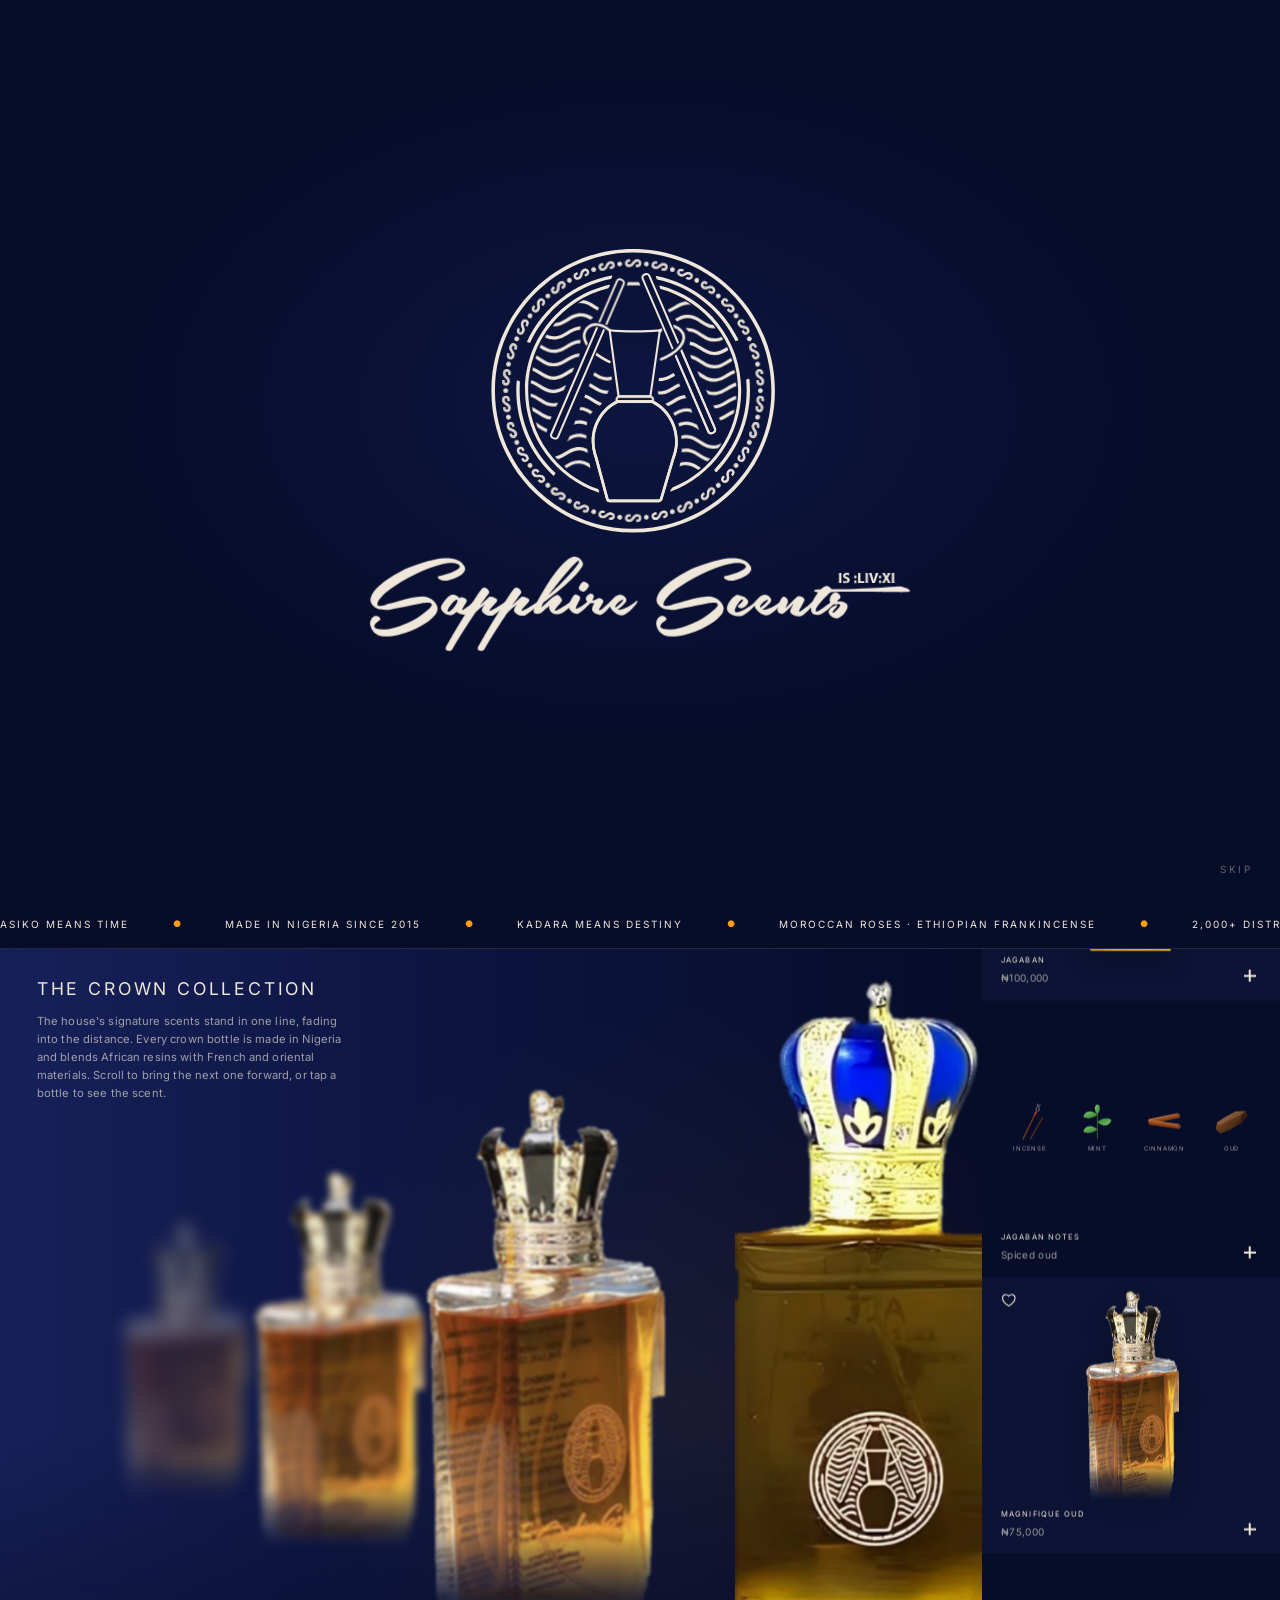
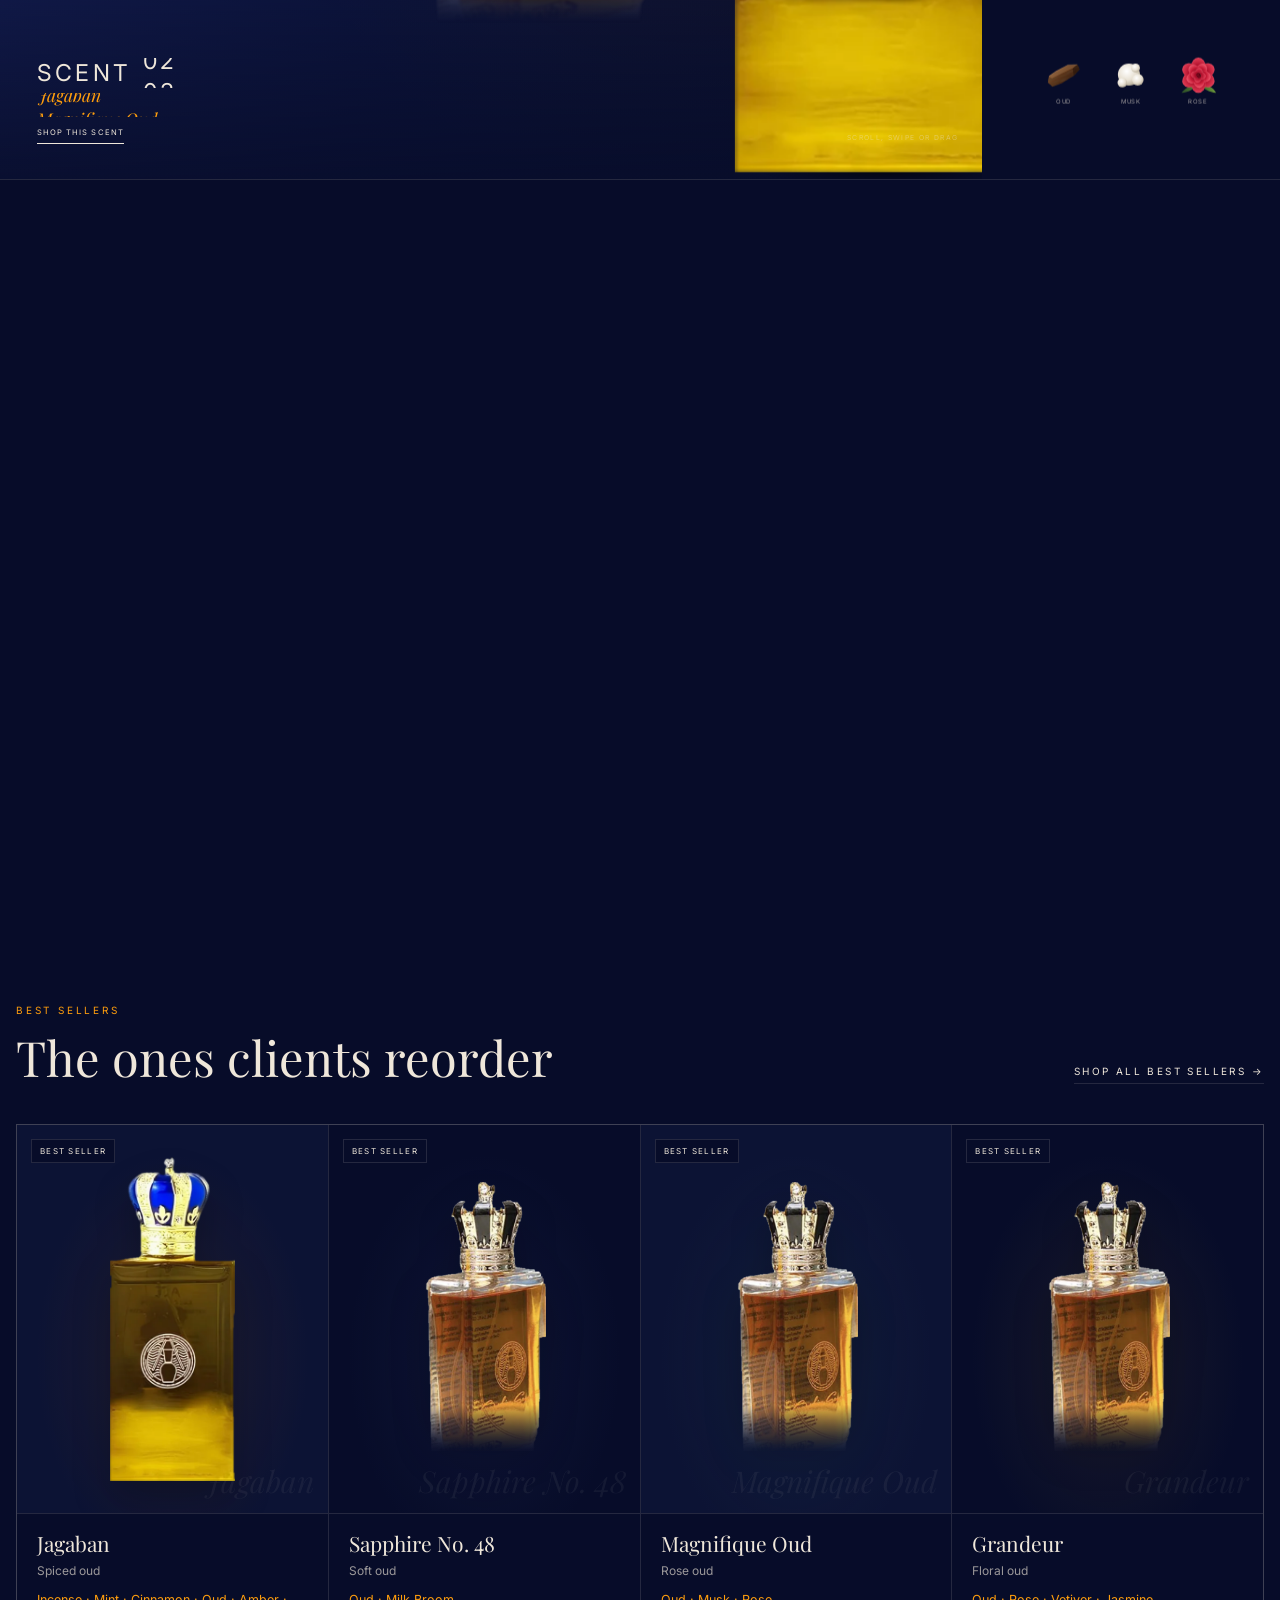
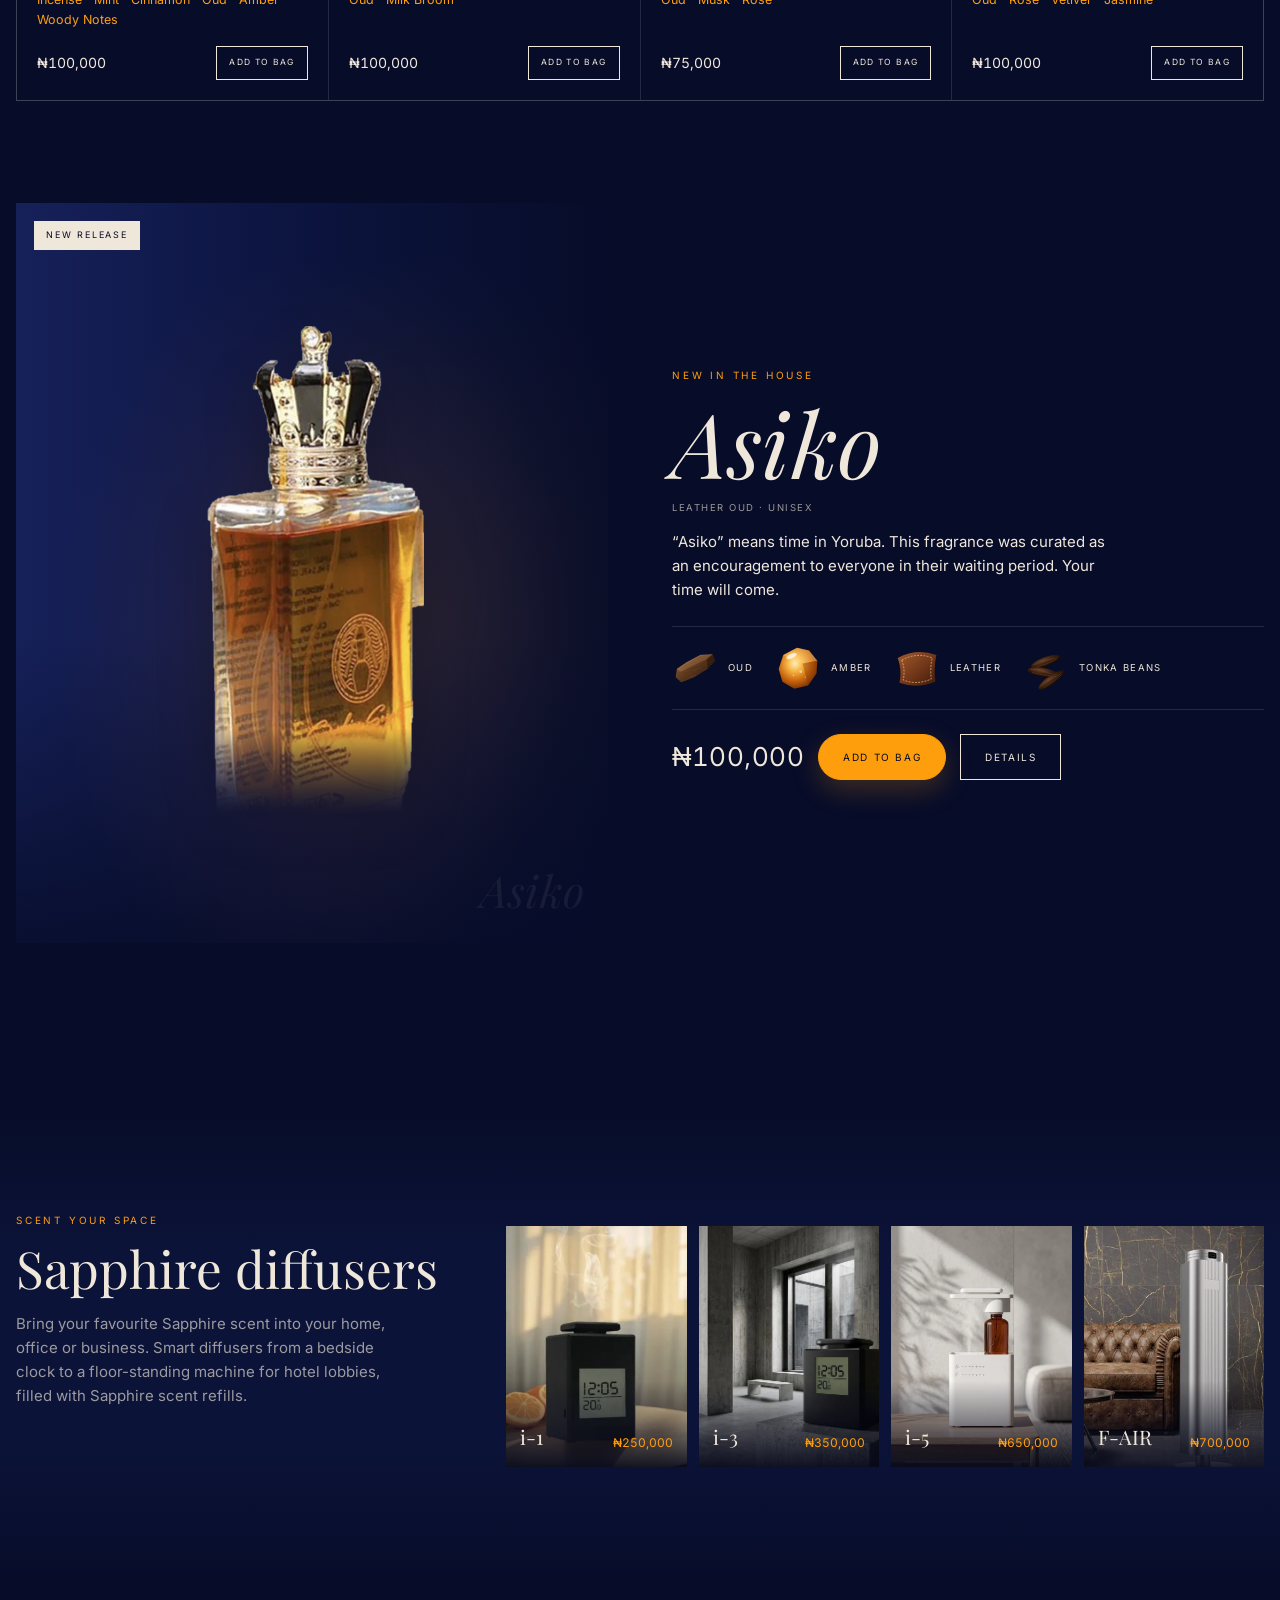
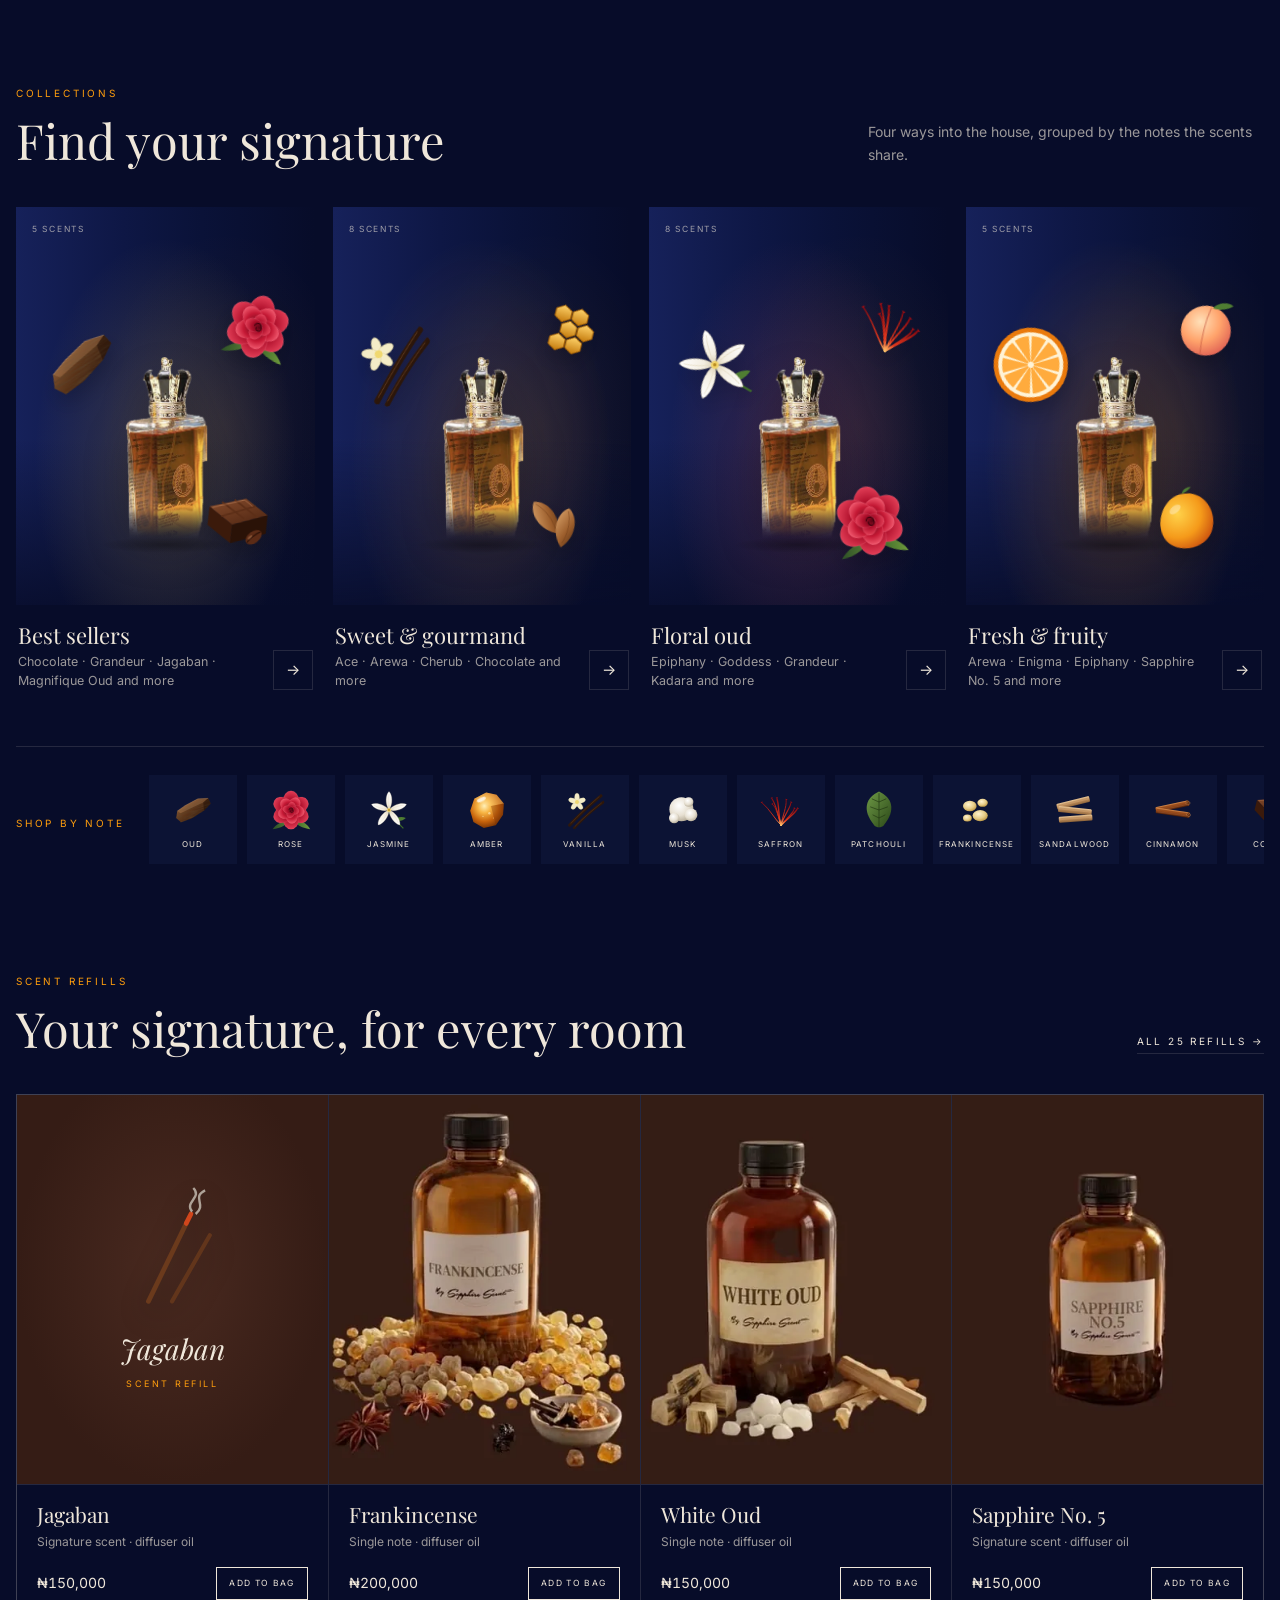
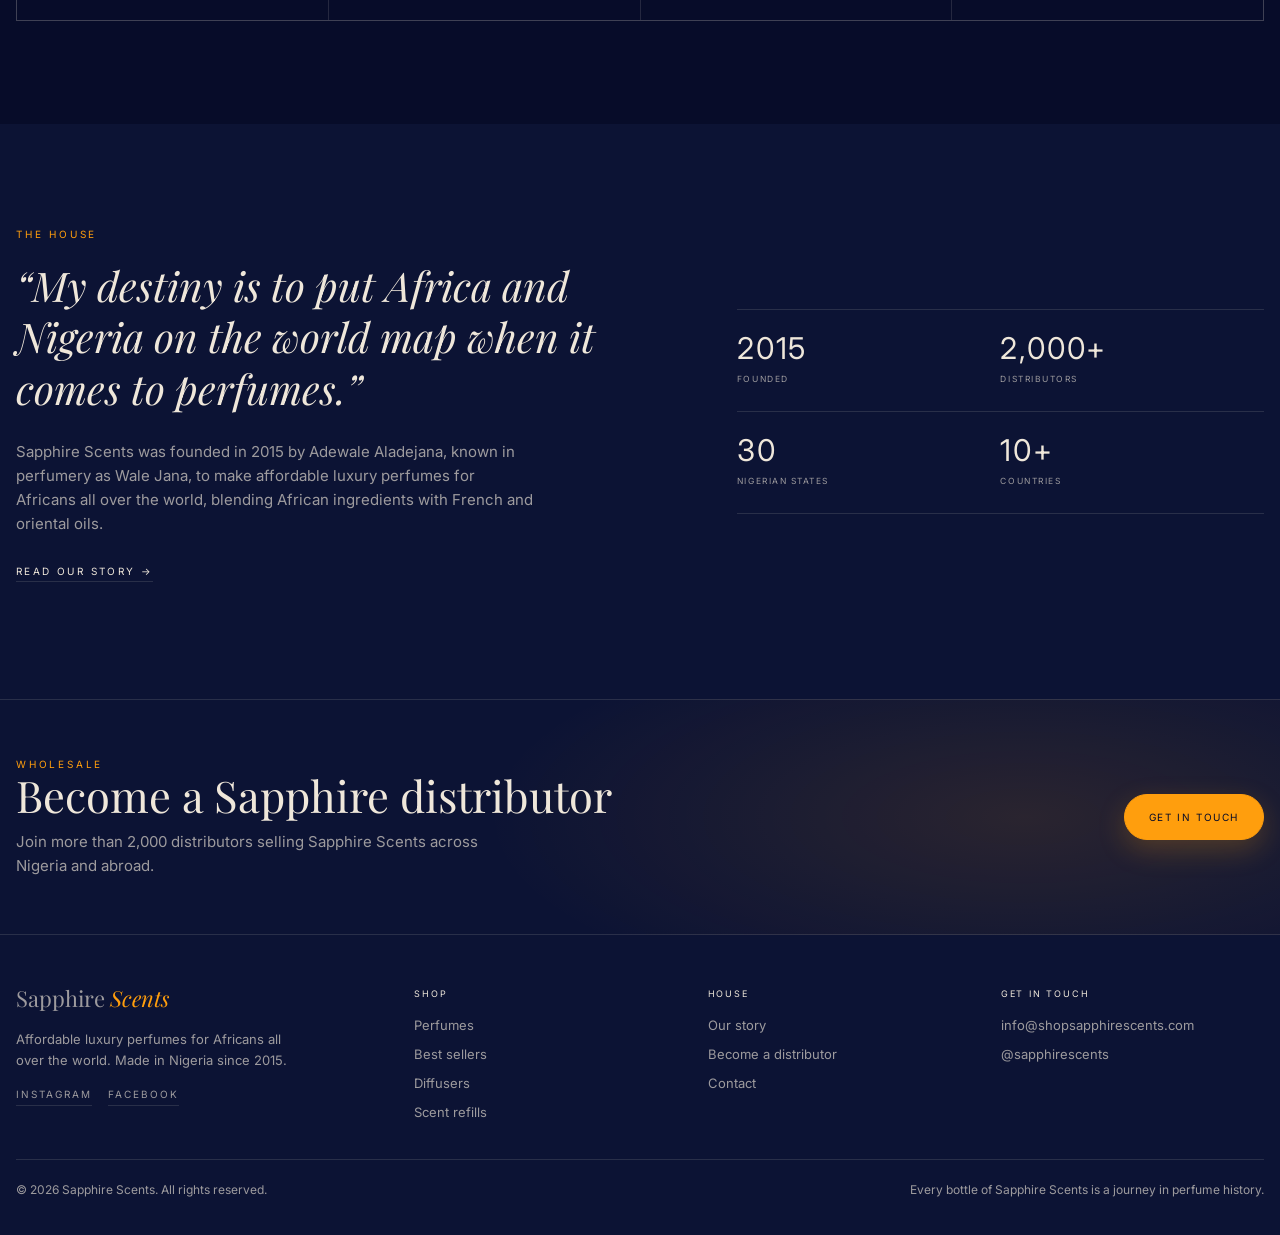
==== index.html @ 817de74f "Security hardening: hide internal files, throttle forms, clean live product data, strict browser sec" ====
<!doctype html>
<html lang="en">
<head>
<meta charset="utf-8">
<meta name="viewport" content="width=device-width,initial-scale=1,viewport-fit=cover">
<title>Sapphire Scents | Luxury perfumes made in Nigeria</title>
<meta name="description" content="Sapphire Scents: oud-led luxury perfumes, smart diffusers and scent refills, made in Nigeria since 2015 by Wale Jana.">
<meta name="theme-color" content="#070C29">
<meta property="og:site_name" content="Sapphire Scents">
<meta property="og:title" content="Sapphire Scents | Luxury perfumes made in Nigeria">
<meta property="og:description" content="Sapphire Scents: oud-led luxury perfumes, smart diffusers and scent refills, made in Nigeria since 2015 by Wale Jana.">
<meta property="og:image" content="/images/crown-jagaban.webp">
<script type="application/ld+json">{"@context":"https://schema.org","@graph":[{"@type":"Organization","@id":"https://www.shopsapphirescents.com/#org","name":"Sapphire Scents","url":"https://www.shopsapphirescents.com/","logo":"https://www.shopsapphirescents.com/images/crown-jagaban.webp","foundingDate":"2015","founder":{"@type":"Person","name":"Wale Jana"},"areaServed":"NG","description":"Nigerian luxury perfume house making oud-led perfumes, scent refills and smart diffusers, with event scenting for weddings, launches and parties."},{"@type":"WebSite","url":"https://www.shopsapphirescents.com/","name":"Sapphire Scents","publisher":{"@id":"https://www.shopsapphirescents.com/#org"},"potentialAction":{"@type":"SearchAction","target":"https://www.shopsapphirescents.com/search?q={q}","query-input":"required name=q"}},{"@type":"Service","name":"Event scenting","provider":{"@id":"https://www.shopsapphirescents.com/#org"},"areaServed":"NG","offers":{"@type":"Offer","price":"1200000","priceCurrency":"NGN"}}]}</script>
<link rel="canonical" href="https://www.shopsapphirescents.com/">
<link rel="icon" href="data:image/svg+xml,%3Csvg xmlns='http://www.w3.org/2000/svg' viewBox='0 0 64 64'%3E%3Crect width='64' height='64' rx='14' fill='%23070C29'/%3E%3Ctext x='32' y='44' text-anchor='middle' font-family='Georgia,serif' font-style='italic' font-size='36' fill='%23FF9E0D'%3ES%3C/text%3E%3C/svg%3E">
<link rel="preconnect" href="https://fonts.googleapis.com"><link rel="preconnect" href="https://fonts.gstatic.com" crossorigin><link rel="stylesheet" href="https://fonts.googleapis.com/css2?family=Playfair+Display:ital,wght@0,400;0,500;1,400;1,500&family=Inter:wght@400;500&display=swap">
<link rel="preload" as="image" href="images/flower.webp" fetchpriority="high">
<link rel="preload" as="image" href="images/hero-bottle.webp" fetchpriority="high">
<link rel="stylesheet" href="assets/css/site.css?v=202611212200">
<script>document.documentElement.classList.add("js")</script>
</head>
<body class="has-hero">
<div id="logoIntro" aria-hidden="true"><svg class="lg" viewBox="70.6 248.5 453.6 341.7" role="img" aria-label="Sapphire Scents"><title>Sapphire Scents</title><path class="lg-ring" style="--i:0;--n:1" d="M 291.8 259.5 C 230.1 259.5 179.9 309.7 179.9 371.4 C 179.9 433.1 230.1 483.3 291.8 483.3 C 353.6 483.3 403.8 433.1 403.8 371.4 C 403.8 309.7 353.6 259.5 291.8 259.5 M 291.8 486.3 C 228.5 486.3 177 434.8 177 371.4 C 177 308.1 228.5 256.6 291.8 256.6 C 355.2 256.6 406.7 308.1 406.7 371.4 C 406.7 434.8 355.2 486.3 291.8 486.3 "/><path class="lg-big" style="--i:0;--n:13" d="M 280.8 375.1 L 305.1 375.1 L 312.5 323.4 C 307 323.9 300.1 324.2 293.2 324.2 C 286.2 324.2 279.4 323.9 273.8 323.4 Z M 306.5 376.8 L 279.3 376.8 L 279.2 376 L 271.8 321.4 L 272.9 321.6 C 278.6 322.1 285.8 322.5 293.2 322.5 C 300.5 322.5 307.7 322.1 313.4 321.6 L 314.5 321.4 Z M 306.5 376.8 "/><path class="lg-big" style="--i:1;--n:13" d="M 324.6 337.1 L 300.3 280.3 C 299.9 279.5 300.3 278.5 301.1 278.2 L 302.1 277.8 C 302.3 277.7 302.5 277.6 302.7 277.6 C 303.4 277.6 303.9 278 304.2 278.6 L 327.9 333.7 C 328.3 333.2 328.7 332.7 329 332.2 L 305.7 278 C 305.2 276.8 304 276 302.7 276 C 302.3 276 301.9 276.1 301.5 276.3 L 300.5 276.7 C 299.7 277.1 299.1 277.7 298.8 278.5 C 298.4 279.3 298.4 280.1 298.8 280.9 L 323.3 338.1 C 323.8 337.8 324.2 337.4 324.6 337.1 "/><path class="lg-big" style="--i:2;--n:13" d="M 358.9 401.8 L 331.4 337.9 C 331 338.3 330.6 338.8 330.2 339.2 L 357.4 402.5 C 357.8 403.3 357.4 404.2 356.6 404.6 L 355.6 405 C 355.4 405.1 355.1 405.1 354.9 405.1 C 354.3 405.1 353.7 404.8 353.5 404.1 L 326.8 342.2 C 326.4 342.5 326 342.8 325.5 343.1 L 352 404.8 C 352.5 406 353.6 406.7 354.9 406.7 C 355.4 406.7 355.8 406.6 356.2 406.5 L 357.2 406.1 C 358 405.7 358.6 405.1 358.9 404.3 C 359.2 403.5 359.2 402.6 358.9 401.8 "/><path class="lg-big" style="--i:3;--n:13" d="M 358.9 401.8 L 331.4 337.9 C 331 338.3 330.6 338.8 330.2 339.2 L 357.4 402.5 C 357.8 403.3 357.4 404.2 356.6 404.6 L 355.6 405 C 355.4 405.1 355.1 405.1 354.9 405.1 C 354.3 405.1 353.7 404.8 353.5 404.1 L 326.8 342.2 C 326.4 342.5 326 342.8 325.5 343.1 L 352 404.8 C 352.5 406 353.6 406.7 354.9 406.7 C 355.4 406.7 355.8 406.6 356.2 406.5 L 357.2 406.1 C 358 405.7 358.6 405.1 358.9 404.3 C 359.2 403.5 359.2 402.6 358.9 401.8 "/><path class="lg-big" style="--i:4;--n:13" d="M 267.6 321.5 L 230.2 408.4 C 230 409.1 229.4 409.4 228.7 409.4 C 228.5 409.4 228.3 409.4 228.1 409.3 L 227.1 408.9 C 226.3 408.5 225.9 407.6 226.3 406.8 L 263.5 320.1 C 262.9 320 262.4 319.9 261.8 319.9 L 224.8 406.1 C 224.5 406.9 224.4 407.8 224.8 408.6 C 225.1 409.4 225.7 410 226.5 410.3 L 227.5 410.8 C 227.9 410.9 228.3 411 228.7 411 C 230 411 231.2 410.3 231.7 409.1 L 269 322.3 C 268.5 322 268 321.7 267.6 321.5 "/><path class="lg-big" style="--i:5;--n:13" d="M 325.6 416.5 L 325.5 417.7 L 325.3 418.6 L 325.3 418.8 C 324.8 421.3 324.1 423.7 323.2 426 L 313.6 458.8 C 313.4 459.2 313.1 459.5 312.6 459.5 L 272.7 459.5 C 272.4 459.5 272 459.3 271.9 458.9 L 263 425.6 L 262.9 425.4 C 262 423 261.3 420.4 260.9 417.8 L 260.8 417.6 L 260.7 416.5 C 260.6 415.1 260.5 413.7 260.5 412.4 C 260.5 399.1 267.9 386.9 279.4 381.3 L 307 381.3 C 318.5 386.9 325.9 399.1 325.9 412.4 C 325.9 413.7 325.8 415.1 325.6 416.5 M 307.7 379.2 L 307.5 379.1 L 278.9 379.1 L 278.6 379.2 C 266.3 385.2 258.3 398.2 258.3 412.4 C 258.3 413.1 258.4 413.7 258.4 414.4 L 258.4 414.4 L 258.7 417.9 L 258.8 418.1 C 259.2 420.9 259.9 423.6 260.9 426.2 L 269.9 459.5 C 270.2 460.8 271.4 461.7 272.7 461.7 L 312.6 461.7 C 314 461.7 315.2 460.8 315.6 459.4 L 325.2 426.8 C 326.2 424.4 326.9 421.8 327.4 419.2 L 327.9 415.6 C 328 414.5 328 413.4 328 412.4 C 328 398.2 320 385.2 307.7 379.2 "/><path class="lg-big" style="--i:6;--n:13" d="M 272.7 459.5 C 272.4 459.5 272 459.3 271.9 458.9 L 263 425.6 L 262.9 425.4 C 262 423 261.3 420.4 260.9 417.8 L 260.8 417.6 L 260.7 416.5 C 260.6 415.1 260.5 413.7 260.5 412.4 C 260.5 399.1 267.9 386.9 279.4 381.3 L 307 381.3 C 318.5 386.9 325.9 399.1 325.9 412.4 C 325.9 413.7 325.8 415.1 325.6 416.5 L 325.5 417.7 L 325.3 418.6 L 325.3 418.8 C 324.8 421.3 324.1 423.7 323.2 426 L 313.6 458.8 C 313.4 459.2 313.1 459.5 312.6 459.5 Z M 307.5 379.1 L 278.9 379.1 L 278.6 379.2 C 266.3 385.2 258.3 398.2 258.3 412.4 C 258.3 413.1 258.4 413.7 258.4 414.4 L 258.4 414.4 L 258.7 417.9 L 258.8 418.1 C 259.2 420.9 259.9 423.6 260.9 426.2 L 269.9 459.5 C 270.2 460.8 271.4 461.7 272.7 461.7 L 312.6 461.7 C 314 461.7 315.2 460.8 315.6 459.4 L 325.2 426.8 C 326.2 424.4 326.9 421.8 327.4 419.2 L 327.9 415.6 C 328 414.5 328 413.4 328 412.4 C 328 398.2 320 385.2 307.7 379.2 Z M 307.5 379.1 "/><path class="lg-big" style="--i:7;--n:13" d="M 313.1 286.7 L 313.9 288.7 C 313.9 288.8 314 288.9 314.1 288.9 C 350.2 298.8 376.9 331.8 376.9 371 C 376.9 406.4 355.1 436.9 324.2 449.6 C 324.1 449.6 323.7 449.8 323.7 449.8 C 323 450.7 322.6 451.5 321.9 452.4 C 321.7 452.8 322 453.2 322.3 453.1 C 355.6 440.6 379.4 408.5 379.4 371 C 379.4 330.2 351.4 295.8 313.5 286.1 C 313.2 286.1 313 286.4 313.1 286.7 "/><path class="lg-big" style="--i:8;--n:13" d="M 206.8 371 C 206.8 331 234.5 297.4 271.7 288.4 C 271.8 288.3 271.9 288.3 271.9 288.2 L 273.1 286.1 C 273.3 285.8 273 285.4 272.7 285.5 C 233.6 294.3 204.3 329.3 204.3 371 C 204.3 409.5 229.3 442.2 263.9 453.9 C 264.2 454.1 264.5 453.8 264.4 453.4 C 264.1 452.6 263.8 451.9 263.6 451.3 C 263.5 451.2 263.4 451.1 263.3 451.1 C 230.4 439.3 206.8 407.9 206.8 371 "/><path class="lg-big" style="--i:9;--n:13" d="M 384 362.1 C 383.6 362.2 383.4 362.6 383.4 363 C 383.7 365.7 383.8 368.4 383.8 371.1 C 383.8 396 373.9 418.5 357.9 435.1 C 357.6 435.4 357.5 435.8 357.8 436.1 L 358.4 437 C 358.7 437.4 359.3 437.4 359.7 437.1 C 376.2 420 386.5 396.8 386.5 371.1 C 386.5 368.2 386.3 365.3 386.1 362.5 C 386 362 385.5 361.6 385 361.8 Z M 384 362.1 "/><path class="lg-big" style="--i:10;--n:13" d="M 227.9 439.9 L 228.8 438.7 C 229 438.5 228.9 438.2 228.7 437.9 C 211 421.2 199.9 397.4 199.9 371.1 C 199.9 368.8 200 366.6 200.1 364.3 C 200.2 364 200 363.8 199.7 363.7 L 198.3 363.2 C 197.9 363.1 197.5 363.4 197.5 363.7 C 197.3 366.2 197.2 368.7 197.2 371.1 C 197.2 398.3 208.7 422.8 227 440 C 227.3 440.3 227.7 440.2 227.9 439.9 "/><path class="lg-big" style="--i:11;--n:13" d="M 310.3 279.2 L 311 281 C 311 281.1 311.2 281.2 311.4 281.3 C 339.2 287.3 362.4 306 374.6 331 C 374.7 331.2 374.9 331.3 375.2 331.2 L 376.7 330.7 C 377 330.6 377.2 330.3 377.1 330 C 364.4 303.9 340.1 284.5 310.9 278.5 C 310.5 278.4 310.2 278.8 310.3 279.2 "/><path class="lg-big" style="--i:12;--n:13" d="M 274.4 278.1 C 244 283.8 218.7 304.1 206 331.4 C 205.9 331.7 206 332 206.3 332.1 L 207.9 332.6 C 208.1 332.7 208.4 332.6 208.5 332.3 C 220.7 306.3 244.7 286.9 273.6 281 C 273.8 281 273.9 280.9 274 280.8 L 274.9 278.9 C 275.1 278.5 274.8 278.1 274.4 278.1 "/><path class="lg-wave" style="--i:0;--n:42" d="M 296.6 283.7 C 296.6 283.6 296.5 283.5 296.3 283.5 C 294.8 283.4 293.3 283.4 291.8 283.4 C 290.5 283.4 289.1 283.4 287.8 283.5 C 287.7 283.5 287.5 283.6 287.5 283.8 L 286.7 285.6 C 286.6 285.8 286.8 286.1 287.1 286.1 C 288.7 286 290.2 286 291.8 286 C 293.6 286 295.4 286 297.2 286.1 C 297.5 286.1 297.7 285.8 297.6 285.6 Z M 296.6 283.7 "/><path class="lg-wave" style="--i:1;--n:42" d="M 305.5 375.3 L 280.8 375.3 C 279 375.3 277.5 376.8 277.5 378.6 C 277.5 378.9 277.6 379.3 277.7 379.7 L 278.4 381.5 L 279.7 380.8 L 308.2 380.8 L 308.6 379.7 C 308.7 379.3 308.8 378.9 308.8 378.6 C 308.8 376.8 307.3 375.3 305.5 375.3 M 305.5 377 C 306.4 377 307.1 377.7 307.1 378.6 C 307.1 378.8 307.1 378.9 307 379.1 L 279.3 379.1 C 279.3 379.1 279.3 379.1 279.3 379.1 C 279.3 378.9 279.2 378.8 279.2 378.6 C 279.2 377.7 279.9 377 280.8 377 L 305.5 377 "/><path class="lg-wave" style="--i:2;--n:42" d="M 283.2 281 L 282.2 280.6 C 281.8 280.4 281.4 280.3 281 280.3 C 279.7 280.3 278.5 281.1 278 282.3 L 263.6 315.8 C 264.1 315.9 264.7 315.9 265.2 316.1 L 279.5 282.9 C 279.7 282.3 280.3 281.9 281 281.9 C 281.2 281.9 281.4 282 281.6 282.1 L 282.6 282.5 C 283.4 282.8 283.8 283.8 283.4 284.6 L 269.3 317.5 C 269.7 317.8 270.2 318 270.7 318.3 L 284.9 285.2 C 285.6 283.6 284.8 281.7 283.2 281 "/><path class="lg-wave" style="--i:3;--n:42" d="M 314.2 324 C 314.2 324 314.7 323.4 315.6 322.8 L 314.7 320.7 C 313.4 321.7 312.6 322.5 312.6 322.6 C 312.2 323.1 312.2 323.7 312.7 324.1 C 313.1 324.5 313.8 324.5 314.2 324 "/><path class="lg-wave" style="--i:4;--n:42" d="M 273.1 347.1 C 268.9 345.1 265.3 342.9 262.3 340.5 L 261.4 342.6 C 264.5 344.9 268.1 347 272.2 349 C 272.3 349.1 272.5 349.1 272.6 349.1 C 273 349.1 273.4 348.9 273.6 348.5 C 273.9 347.9 273.6 347.3 273.1 347.1 "/><path class="lg-wave" style="--i:5;--n:42" d="M 274.5 359.8 C 273.2 360.2 271.9 360.4 270.5 360.4 C 266.7 360.4 263.7 358.5 260.5 356.4 C 260.1 357.3 259.8 358.1 259.5 358.9 C 262.7 360.9 266.1 363 270.5 363 C 271.9 363.1 273.2 362.9 274.5 362.5 C 274.5 362.1 274.5 361.6 274.5 361.2 C 274.5 360.7 274.5 360.3 274.5 359.8 "/><path class="lg-wave" style="--i:6;--n:42" d="M 324.6 357 C 324.4 357.1 324.2 357.1 324.1 357.2 C 320.8 359.2 317.7 361 313.9 361 C 313.5 361 313.2 360.9 312.9 360.9 C 312.7 361.8 312.6 362.6 312.4 363.5 C 312.9 363.6 313.4 363.6 313.8 363.6 C 318.4 363.6 322 361.5 325.4 359.5 C 325.5 359.4 325.6 359.4 325.8 359.3 C 325.4 358.5 324.9 357.7 324.6 357 "/><path class="lg-wave" style="--i:7;--n:42" d="M 270.4 371.2 C 266.5 371.2 263.5 369.3 260.3 367.2 C 259.2 366.6 258 365.8 256.9 365.2 C 256.5 366 256.2 366.8 255.9 367.6 C 256.9 368.2 257.9 368.8 258.9 369.5 C 262.2 371.6 265.8 373.8 270.4 373.9 C 270.5 373.9 270.6 373.9 270.8 373.9 C 271.2 373 271.6 372.1 272 371.1 C 271.5 371.2 270.9 371.3 270.4 371.2 "/><path class="lg-wave" style="--i:8;--n:42" d="M 328.9 365.4 C 327.1 366.2 325.5 367.1 323.9 368.1 C 320.7 370 317.6 371.9 313.7 371.8 C 313.1 371.8 312.5 371.7 311.9 371.6 C 312 372.6 312.1 373.5 312.3 374.3 C 312.8 374.4 313.2 374.4 313.7 374.4 C 318.3 374.5 321.8 372.4 325.3 370.3 C 326.9 369.4 328.4 368.4 330.1 367.7 C 329.7 367 329.3 366.2 328.9 365.4 "/><path class="lg-wave" style="--i:9;--n:42" d="M 255.1 332.9 C 253.6 330.4 252.9 327.9 253.3 325.7 C 253.7 323.9 254.8 321.4 257.1 320 C 258.3 319.3 259.6 318.9 261.1 318.8 L 261.1 318.8 L 261.9 318.8 C 261.9 318.8 262 318.8 262.1 318.8 C 262.2 318.8 262.3 318.8 262.4 318.9 C 262.6 318.9 262.8 318.9 263 318.9 C 263.1 318.9 263.2 318.9 263.3 318.9 C 263.4 319 263.6 319 263.7 319 L 265 319.2 L 265 319.3 C 265.7 319.5 266.4 319.8 267 320 L 267 320 L 268.1 320.5 C 268.3 320.7 268.6 320.8 268.9 321 C 269.1 321.1 269.2 321.2 269.4 321.3 C 269.5 321.3 269.5 321.4 269.6 321.4 L 270.3 321.9 L 270.3 321.9 C 270.9 322.3 271.4 322.7 271.9 323.1 C 272.4 323.5 273.1 323.4 273.5 323 C 273.8 322.5 273.8 321.9 273.3 321.5 C 267.6 316.6 260.6 315.3 256 318.2 C 253.1 319.9 251.6 323 251.2 325.3 C 250.7 328.4 251.7 331.9 254.1 335.2 Z M 255.1 332.9 "/><path class="lg-wave" style="--i:10;--n:42" d="M 260.1 378.1 C 257.9 376.7 255.7 375.3 253.2 374.4 C 252.8 375.3 252.5 376.1 252.2 376.9 C 254.5 377.6 256.6 378.9 258.7 380.3 C 260.6 381.5 262.6 382.7 264.8 383.6 C 265.4 382.9 266 382.2 266.5 381.4 C 264.3 380.7 262.2 379.4 260.1 378.1 "/><path class="lg-wave" style="--i:11;--n:42" d="M 333.7 326.1 C 332.8 322.8 329.3 318.9 324.3 318.1 C 324.2 318.1 324.2 318.1 324.1 318.1 L 325.1 320.6 C 328.6 321.6 331 324.3 331.6 326.7 C 333 331.8 326.8 340.1 314.1 344.9 C 313.5 345.1 313.2 345.7 313.4 346.3 C 313.6 346.7 314 346.9 314.5 346.9 C 314.6 346.9 314.7 346.9 314.8 346.9 C 327.5 342.1 335.6 333.2 333.7 326.1 "/><path class="lg-wave" style="--i:12;--n:42" d="M 333.6 374.9 C 329.8 375.3 326.8 377.1 323.8 378.9 C 321.9 380.1 320 381.2 317.9 381.9 C 318.1 382 318.2 382.2 318.4 382.3 C 319 382.8 319.5 383.4 320 383.9 C 321.8 383.1 323.5 382.1 325.1 381.2 C 328.2 379.3 331.2 377.6 334.8 377.4 C 334.4 376.6 334 375.8 333.6 374.9 "/><path class="lg-wave" style="--i:13;--n:42" d="M 259.7 304.4 C 260.8 305.1 261.9 305.9 263.1 306.5 C 263.5 305.7 263.8 304.9 264.1 304.1 C 263.1 303.5 262.1 302.9 261.1 302.2 C 258.2 300.4 255.2 298.5 251.5 298 C 250 298.8 248.5 299.8 247 300.7 C 247.8 300.5 248.7 300.4 249.6 300.4 C 253.5 300.5 256.5 302.4 259.7 304.4 "/><path class="lg-wave" style="--i:14;--n:42" d="M 321.1 308 C 322.9 307.2 324.5 306.3 326.1 305.3 C 329.4 303.4 332.5 301.5 336.3 301.6 C 337.3 301.6 338.2 301.7 339 301.9 C 337.6 300.9 336.1 299.9 334.5 299.1 C 330.8 299.5 327.7 301.3 324.8 303.1 C 323.1 304.1 321.4 305.1 319.7 305.8 C 320.1 306.5 320.6 307.3 321.1 308 "/><path class="lg-wave" style="--i:15;--n:42" d="M 259.1 388.4 C 256.2 386.5 253.1 384.8 249.2 384.6 C 248.9 385.4 248.6 386.3 248.2 387.1 C 248.3 387.1 248.4 387.1 248.5 387.1 C 251.8 387.2 254.5 388.6 257.2 390.3 C 257.8 389.6 258.4 389 259.1 388.4 "/><path class="lg-wave" style="--i:16;--n:42" d="M 338.6 386.1 C 337.5 385.8 336.4 385.7 335.2 385.6 C 330.9 385.6 327.5 387.5 324.2 389.4 C 324.7 390.1 325.1 390.9 325.6 391.7 C 328.6 389.8 331.6 388.2 335.2 388.3 C 336.9 388.3 338.4 388.7 339.9 389.3 C 339.4 388.2 339 387.1 338.6 386.1 "/><path class="lg-wave" style="--i:17;--n:42" d="M 254.6 396.8 C 252.7 395.9 250.7 395.4 248.4 395.4 C 247.2 395.3 246.1 395.5 245 395.7 C 244.6 396.7 244.3 397.7 243.9 398.8 C 245.3 398.3 246.8 397.9 248.4 398 C 250.5 398 252.4 398.6 254.2 399.5 C 254.3 398.6 254.4 397.7 254.6 396.8 "/><path class="lg-wave" style="--i:18;--n:42" d="M 343.6 399.1 C 341.1 397.6 338.4 396.5 335.1 396.5 C 332.6 396.4 330.4 397.1 328.4 397.9 C 328.7 398.8 328.9 399.6 329.2 400.5 C 331 399.6 332.9 399.1 335.1 399.1 C 338.9 399.1 341.9 401.1 345.1 403.1 C 345.2 403.1 345.3 403.2 345.4 403.2 C 344.7 401.9 344.1 400.5 343.6 399.1 "/><path class="lg-wave" style="--i:19;--n:42" d="M 256.5 430.5 C 254 429.1 251.3 427.9 248 427.9 C 243.4 427.8 239.8 429.9 236.4 432 C 236.2 432.1 236 432.2 235.8 432.3 C 236.5 432.9 237.2 433.5 237.9 434.1 C 241.1 432.2 244.1 430.4 247.9 430.5 C 251.5 430.5 254.3 432.1 257.2 434 C 257 432.8 256.8 431.7 256.5 430.5 "/><path class="lg-wave" style="--i:20;--n:42" d="M 253.9 407.4 C 252.2 406.7 250.3 406.2 248.2 406.2 C 245.3 406.1 242.8 407 240.4 408.2 C 239.8 409.7 239.1 411.1 238.2 412.4 C 241.4 410.5 244.4 408.8 248.2 408.8 C 250.3 408.8 252.2 409.4 254 410.3 C 253.9 409.3 253.9 408.4 253.9 407.4 "/><path class="lg-wave" style="--i:21;--n:42" d="M 334.7 429 C 333 429 331.5 429.2 330 429.7 C 329.8 430.7 329.6 431.7 329.4 432.7 C 331 432 332.7 431.6 334.6 431.6 C 338.4 431.7 341.4 433.5 344.6 435.5 C 345.3 435 346 434.4 346.7 433.8 C 346.5 433.6 346.3 433.5 346.1 433.4 C 342.8 431.3 339.3 429.1 334.7 429 "/><path class="lg-wave" style="--i:22;--n:42" d="M 239.3 315 C 242.5 313.1 245.6 311.2 249.5 311.3 C 252.4 311.3 254.8 312.4 257.2 313.8 C 257.2 313.8 257.2 313.8 257.2 313.8 C 258.1 313.3 258.8 312.8 259.5 312.1 C 256.6 310.3 253.4 308.7 249.5 308.7 C 244.9 308.6 241.4 310.7 237.9 312.8 C 235 314.5 232.2 316.2 228.9 316.5 C 228.2 317.3 227.4 318.2 226.7 319.1 C 227.1 319.1 227.4 319.1 227.7 319.1 C 232.3 319.2 235.8 317.1 239.3 315 "/><path class="lg-wave" style="--i:23;--n:42" d="M 254.7 418.6 C 252.7 417.7 250.6 417.1 248.1 417 C 243.5 417 240 419.1 236.5 421.1 C 233.9 422.7 231.4 424.2 228.5 424.7 C 229.1 425.4 229.8 426.2 230.5 426.9 C 233.2 426.2 235.6 424.8 237.9 423.4 C 241.1 421.4 244.2 419.6 248.1 419.6 C 250.7 419.7 252.9 420.6 255.1 421.8 C 254.9 420.7 254.8 419.7 254.7 418.6 "/><path class="lg-wave" style="--i:24;--n:42" d="M 327.6 315.2 C 330.3 313.6 333 312.4 336.2 312.4 C 340 312.4 343.1 314.4 346.3 316.4 C 349.7 318.5 353.1 320.8 357.8 320.8 C 358.1 320.8 358.4 320.8 358.8 320.8 C 358.1 319.9 357.4 319 356.7 318.1 C 353.3 317.8 350.6 316 347.7 314.2 C 344.3 312.1 340.8 309.9 336.2 309.8 C 332 309.7 328.7 311.5 325.6 313.4 C 326.2 314 326.9 314.6 327.6 315.2 "/><path class="lg-wave" style="--i:25;--n:42" d="M 334.8 418.2 C 333.6 418.1 332.4 418.3 331.3 418.5 C 331.3 419.4 331.2 420.4 331.2 421.3 C 332.3 421 333.5 420.8 334.8 420.8 C 338.6 420.8 341.7 422.7 344.9 424.8 C 347.2 426.2 349.5 427.7 352.2 428.5 C 352.9 427.8 353.6 427.1 354.3 426.3 C 351.4 425.8 348.9 424.2 346.3 422.6 C 342.9 420.4 339.4 418.2 334.8 418.2 "/><path class="lg-wave" style="--i:26;--n:42" d="M 346.4 411.7 C 343 409.6 339.6 407.4 334.9 407.3 C 333.5 407.3 332.1 407.5 330.8 407.9 C 330.9 408.7 331 409.6 331.1 410.5 C 332.3 410.1 333.6 409.9 334.9 409.9 C 338.8 410 341.8 411.9 345 413.9 C 348.4 416.1 351.9 418.3 356.5 418.3 C 358.1 418.4 359.6 418.1 361 417.7 C 361.9 416.4 362.7 415.1 363.5 413.8 C 361.3 414.9 359.1 415.8 356.5 415.7 C 352.6 415.7 349.6 413.8 346.4 411.7 "/><path class="lg-wave" style="--i:27;--n:42" d="M 239.1 325.9 C 242.2 324 245.2 322.3 248.8 322.1 C 248.9 321.2 249.2 320.3 249.6 319.5 C 249.5 319.5 249.4 319.5 249.4 319.5 C 244.8 319.4 241.2 321.6 237.8 323.6 C 234.5 325.6 231.5 327.4 227.6 327.3 C 225.5 327.3 223.6 326.7 221.9 325.9 C 221.4 326.6 220.9 327.4 220.5 328.1 C 222.6 329.2 224.9 329.9 227.6 330 C 232.2 330 235.7 327.9 239.1 325.9 "/><path class="lg-wave" style="--i:28;--n:42" d="M 336.5 323.3 C 340.1 323.5 343.1 325.3 346.1 327.2 C 349.5 329.4 353 331.6 357.6 331.6 C 360.3 331.7 362.6 331 364.8 330 C 364.3 329.2 363.9 328.4 363.4 327.7 C 361.6 328.5 359.8 329.1 357.6 329 C 353.8 329 350.8 327.1 347.5 325 C 344.2 322.9 340.7 320.7 336.1 320.6 C 335.5 320.6 334.9 320.6 334.3 320.7 C 335.1 321.5 335.9 322.4 336.5 323.3 "/><path class="lg-wave" style="--i:29;--n:42" d="M 239 336.7 C 242.3 334.7 245.3 332.9 249.2 332.9 C 249.2 332.9 249.2 332.9 249.2 332.9 C 249.2 332.1 249.1 331.2 249 330.3 C 244.5 330.4 241 332.4 237.7 334.4 C 234.4 336.4 231.3 338.2 227.5 338.2 C 223.6 338.1 220.6 336.2 217.4 334.2 C 217.3 334.1 217.3 334.1 217.2 334.1 C 216.8 334.9 216.5 335.7 216.1 336.5 C 219.4 338.6 222.9 340.7 227.4 340.8 C 232 340.9 235.6 338.7 239 336.7 "/><path class="lg-wave" style="--i:30;--n:42" d="M 238.9 347.5 C 241.8 345.8 244.5 344.1 247.8 343.8 C 248.1 343 248.4 342.1 248.6 341.2 C 244.2 341.3 240.8 343.3 237.5 345.3 C 234.3 347.2 231.2 349.1 227.3 349 C 223.4 349 220.4 347.1 217.2 345 C 216 344.3 214.8 343.5 213.6 342.8 C 213.3 343.7 213 344.5 212.7 345.3 C 213.8 345.9 214.8 346.6 215.8 347.2 C 219.2 349.4 222.7 351.6 227.3 351.6 C 231.9 351.7 235.4 349.6 238.9 347.5 "/><path class="lg-wave" style="--i:31;--n:42" d="M 337.4 334.2 C 340.6 334.7 343.2 336.3 346 338.1 C 349.4 340.2 352.9 342.4 357.5 342.5 C 362 342.5 365.5 340.5 368.9 338.4 C 368.6 337.6 368.2 336.8 367.9 336 C 367.8 336.1 367.8 336.1 367.7 336.1 C 364.4 338.1 361.4 339.9 357.5 339.9 C 353.6 339.8 350.6 337.9 347.4 335.9 C 344.5 334.1 341.6 332.2 337.9 331.6 C 337.8 332.5 337.6 333.3 337.4 334.2 "/><path class="lg-wave" style="--i:32;--n:42" d="M 371.3 344.9 C 370 345.5 368.8 346.2 367.6 347 C 364.3 348.9 361.2 350.8 357.4 350.7 C 353.5 350.7 350.5 348.7 347.3 346.7 C 344.4 344.9 341.5 343.1 338 342.5 C 338.3 343.5 338.7 344.5 339.1 345.5 C 341.5 346.2 343.6 347.5 345.9 348.9 C 349.2 351.1 352.7 353.3 357.3 353.3 C 361.9 353.4 365.5 351.3 368.9 349.2 C 370 348.6 371 347.9 372.1 347.4 C 371.9 346.5 371.6 345.7 371.3 344.9 "/><path class="lg-wave" style="--i:33;--n:42" d="M 238.7 358.4 C 240 357.6 241.3 356.9 242.5 356.2 C 243 355.2 243.5 354.2 243.9 353.3 C 244 353.1 244.1 352.9 244.2 352.7 C 241.7 353.5 239.5 354.8 237.4 356.1 C 234.1 358.1 231 359.9 227.2 359.9 C 223.3 359.8 220.3 357.9 217.1 355.9 C 215.1 354.6 213 353.3 210.8 352.4 C 210.6 353.3 210.4 354.2 210.2 355 C 212.1 355.8 213.9 356.9 215.7 358.1 C 219.1 360.2 222.5 362.4 227.1 362.5 C 231.7 362.5 235.3 360.4 238.7 358.4 "/><path class="lg-wave" style="--i:34;--n:42" d="M 373.9 354.6 C 371.5 355.4 369.5 356.6 367.4 357.8 C 364.2 359.8 361.1 361.6 357.2 361.5 C 353.4 361.5 350.3 359.6 347.1 357.5 C 346 356.9 344.9 356.1 343.8 355.5 C 344.4 356.9 345.1 358.4 345.8 359.8 C 349.1 361.9 352.6 364.1 357.2 364.2 C 361.8 364.2 365.3 362.1 368.8 360.1 C 370.6 358.9 372.4 357.9 374.3 357.2 C 374.2 356.3 374 355.4 373.9 354.6 "/><path class="lg-wave" style="--i:35;--n:42" d="M 235.7 370.9 C 236.3 369.5 237 368.1 237.6 366.7 C 237.5 366.8 237.4 366.9 237.2 366.9 C 234 368.9 230.9 370.7 227 370.7 C 223.2 370.6 220.1 368.7 216.9 366.7 C 214.5 365.2 212 363.6 209.1 362.8 C 209 363.7 209 364.6 208.9 365.5 C 211.2 366.2 213.3 367.5 215.5 368.9 C 218.9 371 222.4 373.2 227 373.3 C 230.3 373.4 233.1 372.2 235.7 370.9 "/><path class="lg-wave" style="--i:36;--n:42" d="M 375.2 364.9 C 372.3 365.6 369.8 367.2 367.3 368.6 C 364 370.6 360.9 372.4 357.1 372.4 C 354.8 372.4 352.8 371.6 350.8 370.6 C 351.4 371.8 351.9 373 352.5 374.2 C 353.9 374.7 355.4 375 357 375 C 361.6 375.1 365.2 372.9 368.6 370.9 C 370.9 369.6 373 368.3 375.4 367.6 C 375.4 366.7 375.3 365.8 375.2 364.9 "/><path class="lg-wave" style="--i:37;--n:42" d="M 229.6 383.9 C 230.1 382.9 230.5 381.9 231 380.9 C 229.7 381.3 228.4 381.6 226.9 381.5 C 223 381.5 220 379.6 216.8 377.5 C 214.3 376 211.8 374.4 208.8 373.6 C 208.8 374.5 208.9 375.4 208.9 376.3 C 211.2 377.1 213.3 378.4 215.4 379.7 C 218.8 381.9 222.3 384.1 226.9 384.1 C 227.8 384.1 228.7 384.1 229.6 383.9 "/><path class="lg-wave" style="--i:38;--n:42" d="M 225.8 392.3 C 222.4 392 219.6 390.2 216.7 388.4 C 214.5 387 212.4 385.6 209.9 384.8 C 210.1 385.8 210.3 386.8 210.5 387.8 C 212.1 388.6 213.7 389.6 215.2 390.6 C 218.1 392.4 221.1 394.3 224.8 394.8 C 225.1 394 225.4 393.1 225.8 392.3 "/><path class="lg-wave" style="--i:39;--n:42" d="M 367.1 379.5 C 363.9 381.4 360.8 383.3 356.9 383.2 C 356.8 383.2 356.8 383.2 356.7 383.2 C 357.1 384.1 357.5 384.9 357.9 385.8 C 362 385.6 365.3 383.6 368.5 381.7 C 370.7 380.4 372.8 379.2 375.1 378.5 C 375.2 377.6 375.2 376.7 375.3 375.7 C 372.3 376.4 369.7 378 367.1 379.5 "/><path class="lg-wave" style="--i:40;--n:42" d="M 222.4 402.4 C 220.3 401.6 218.5 400.4 216.5 399.2 C 215.3 398.5 214.2 397.7 213 397.1 C 213.4 398.4 213.8 399.6 214.3 400.9 C 214.6 401.1 214.9 401.2 215.1 401.4 C 217.2 402.8 219.4 404.1 221.8 405 C 222 404.1 222.2 403.2 222.4 402.4 "/><path class="lg-wave" style="--i:41;--n:42" d="M 367 390.3 C 365.1 391.4 363.3 392.5 361.3 393.2 C 361.4 393.4 361.5 393.6 361.6 393.9 C 361.9 394.4 362.2 395 362.4 395.6 C 364.5 394.8 366.4 393.7 368.3 392.6 C 370 391.6 371.6 390.6 373.2 389.9 C 373.5 388.9 373.7 387.9 373.9 386.9 C 371.4 387.7 369.2 389 367 390.3 "/><path class="lg-dot" style="--i:0;--n:120" d="M 302.5 267.5 C 301.9 267.5 301.3 267.9 301.3 268.6 C 301.2 269.3 301.7 269.9 302.4 270 C 302.7 270 303.1 269.9 303.3 269.7 C 303.6 269.5 303.8 269.2 303.8 268.9 C 303.8 268.5 303.7 268.2 303.5 267.9 C 303.3 267.7 303 267.5 302.7 267.5 C 302.6 267.5 302.6 267.5 302.5 267.5 M 302.5 270.6 C 302.5 270.6 302.4 270.6 302.3 270.6 C 301.3 270.5 300.5 269.6 300.6 268.5 C 300.8 267.5 301.7 266.7 302.7 266.8 C 303.2 266.9 303.7 267.1 304 267.5 C 304.3 267.9 304.5 268.4 304.4 268.9 C 304.4 269.4 304.1 269.9 303.7 270.2 C 303.4 270.5 303 270.6 302.5 270.6 "/><path class="lg-dot" style="--i:1;--n:120" d="M 304.1 268.9 C 304 269.8 303.2 270.4 302.4 270.3 C 301.5 270.2 300.9 269.4 301 268.6 C 301.1 267.7 301.8 267.1 302.7 267.2 C 303.6 267.2 304.2 268 304.1 268.9 "/><path class="lg-dot" style="--i:2;--n:120" d="M 315.6 273.3 L 315.9 273.4 C 316.8 273.6 317.5 273.5 318.1 273.2 C 318.6 273 318.9 272.4 319.1 271.6 C 319.3 270.7 319.2 270.1 318.8 269.6 C 318.4 269.1 317.8 268.8 316.9 268.6 C 316.4 268.5 315.9 268.5 315.6 268.6 C 315.1 268.7 314.7 268.9 314.4 269.1 C 314 269.3 313.7 269.6 313.4 269.9 C 313 270.2 312.6 270.4 312.3 270.7 C 311.9 270.9 311.6 271.1 311.1 271.3 C 310.7 271.4 310.2 271.4 309.8 271.4 C 309.1 271.2 308.7 271 308.4 270.7 C 308.1 270.3 308 269.8 308.1 269.2 C 308.2 268.7 308.5 268.3 308.9 268.1 C 309.3 267.9 309.9 267.9 310.5 268 L 310.6 268 L 310.7 267.4 L 310.7 267.4 C 309.8 267.2 309.1 267.2 308.6 267.5 C 308 267.8 307.6 268.3 307.5 269.2 C 307.3 270 307.4 270.6 307.8 271.1 C 308.2 271.6 308.8 271.9 309.7 272.1 C 310.2 272.2 310.7 272.2 311.1 272.1 C 311.5 272 311.9 271.8 312.2 271.6 C 312.6 271.4 312.9 271.1 313.3 270.8 C 313.6 270.5 313.9 270.3 314.3 270 C 314.7 269.8 315.1 269.6 315.4 269.4 C 315.9 269.3 316.3 269.2 316.8 269.4 C 317.5 269.5 317.9 269.7 318.2 270.1 C 318.5 270.4 318.6 270.9 318.5 271.5 C 318.4 272.1 318.1 272.5 317.7 272.7 C 317.3 272.9 316.8 272.9 316.1 272.8 L 315.7 272.7 Z M 316.8 274.1 C 316.5 274.1 316.2 274.1 315.8 274 L 314.8 273.8 L 315.2 271.9 L 316.3 272.2 C 316.7 272.3 317.1 272.2 317.4 272.1 C 317.6 272 317.8 271.8 317.9 271.4 C 318 271 317.9 270.7 317.7 270.5 C 317.5 270.2 317.2 270.1 316.7 270 C 316.3 269.9 316 269.9 315.7 270 C 315.3 270.1 315 270.3 314.7 270.6 C 314.3 270.8 314 271 313.7 271.3 C 313.3 271.6 312.9 271.9 312.6 272.1 C 312.1 272.4 311.7 272.6 311.2 272.7 C 310.7 272.8 310.2 272.8 309.6 272.7 C 308.6 272.5 307.8 272.1 307.3 271.5 C 306.8 270.9 306.6 270 306.9 269 C 307.1 268 307.5 267.3 308.3 267 C 309 266.6 309.8 266.5 310.8 266.7 L 311.4 266.9 L 311 268.8 L 310.3 268.6 C 309.9 268.5 309.5 268.5 309.2 268.6 C 308.9 268.8 308.8 269 308.7 269.4 C 308.6 269.8 308.7 270 308.9 270.2 C 309.1 270.5 309.4 270.6 309.9 270.7 C 310.3 270.8 310.6 270.8 310.9 270.7 C 311.3 270.6 311.6 270.4 311.9 270.2 C 312.3 269.9 312.6 269.7 312.9 269.4 C 313.3 269.1 313.7 268.8 314.1 268.6 C 314.5 268.3 314.9 268.1 315.4 268 C 315.9 267.9 316.4 267.9 317.1 268 C 318 268.2 318.8 268.6 319.3 269.2 C 319.8 269.9 319.9 270.7 319.7 271.7 C 319.5 272.7 319.1 273.4 318.3 273.8 C 317.9 274 317.4 274.1 316.8 274.1 "/><path class="lg-dot" style="--i:3;--n:120" d="M 307.2 269.1 C 307.4 268.2 307.8 267.6 308.4 267.2 C 309 266.9 309.8 266.9 310.7 267 L 311.1 267.1 L 310.8 268.4 L 310.4 268.3 C 309.9 268.2 309.4 268.2 309.1 268.4 C 308.7 268.5 308.5 268.8 308.4 269.3 C 308.3 269.8 308.4 270.2 308.6 270.4 C 308.9 270.7 309.3 270.9 309.8 271 C 310.3 271.1 310.7 271.1 311 271 C 311.4 270.9 311.8 270.7 312.1 270.4 C 312.5 270.2 312.8 269.9 313.1 269.6 C 313.5 269.3 313.8 269.1 314.2 268.8 C 314.6 268.6 315 268.4 315.5 268.3 C 315.9 268.2 316.4 268.2 317 268.3 C 317.9 268.5 318.6 268.9 319 269.4 C 319.5 270 319.6 270.7 319.4 271.6 C 319.2 272.6 318.8 273.2 318.2 273.5 C 317.6 273.8 316.8 273.9 315.9 273.7 L 315.2 273.6 L 315.4 272.3 L 316.2 272.5 C 316.7 272.6 317.2 272.6 317.5 272.4 C 317.9 272.2 318.1 271.9 318.2 271.4 C 318.3 270.9 318.2 270.6 318 270.3 C 317.7 270 317.3 269.8 316.8 269.7 C 316.3 269.6 315.9 269.6 315.6 269.7 C 315.2 269.9 314.8 270.1 314.5 270.3 C 314.1 270.5 313.8 270.8 313.5 271.1 C 313.1 271.4 312.8 271.6 312.4 271.9 C 312 272.1 311.6 272.3 311.1 272.4 C 310.7 272.5 310.2 272.5 309.6 272.4 C 308.7 272.2 308 271.8 307.6 271.3 C 307.1 270.7 307 270 307.2 269.1 "/><path class="lg-dot" style="--i:4;--n:120" d="M 323.6 271.9 C 323.1 271.9 322.6 272.3 322.4 272.8 C 322.2 273.5 322.6 274.2 323.2 274.4 C 323.9 274.6 324.6 274.3 324.8 273.6 C 324.9 273.3 324.9 272.9 324.8 272.6 C 324.6 272.3 324.3 272.1 324 272 C 323.9 272 323.8 271.9 323.6 271.9 M 323.6 275.1 C 323.4 275.1 323.2 275.1 323 275 C 322 274.7 321.5 273.6 321.8 272.6 C 322.1 271.6 323.2 271.1 324.2 271.4 C 324.7 271.6 325.1 271.9 325.3 272.4 C 325.6 272.8 325.6 273.3 325.4 273.8 C 325.2 274.6 324.4 275.1 323.6 275.1 "/><path class="lg-dot" style="--i:5;--n:120" d="M 325.1 273.7 C 324.9 274.6 324 275 323.1 274.7 C 322.3 274.5 321.9 273.6 322.1 272.7 C 322.4 271.9 323.3 271.4 324.1 271.7 C 324.9 272 325.4 272.9 325.1 273.7 "/><path class="lg-dot" style="--i:6;--n:120" d="M 335.4 280.4 L 335.8 280.6 C 336.6 280.9 337.2 281 337.9 280.8 C 338.5 280.7 338.9 280.2 339.3 279.4 C 339.6 278.6 339.6 278 339.3 277.4 C 339.1 276.9 338.5 276.4 337.7 276.1 C 337.2 275.9 336.8 275.8 336.4 275.8 C 336 275.8 335.5 275.9 335.1 276 C 334.8 276.2 334.4 276.3 334 276.6 C 333.6 276.8 333.2 277 332.8 277.1 C 332.4 277.3 331.9 277.4 331.5 277.5 C 331.1 277.5 330.6 277.5 330.1 277.3 C 329.6 277 329.2 276.7 329 276.3 C 328.7 275.9 328.7 275.4 328.9 274.9 C 329.2 274.3 329.6 274 330 273.9 C 330.4 273.8 331 273.9 331.5 274.1 L 331.6 274.1 L 331.9 273.5 L 331.9 273.5 C 331.1 273.2 330.4 273.1 329.8 273.3 C 329.2 273.4 328.7 273.9 328.4 274.6 C 328.1 275.4 328 276 328.3 276.6 C 328.6 277.1 329.1 277.6 329.9 277.9 C 330.4 278.2 330.9 278.2 331.3 278.2 C 331.7 278.2 332.1 278.1 332.5 278 C 332.9 277.9 333.3 277.7 333.7 277.5 C 334.1 277.3 334.5 277.1 334.9 276.9 C 335.3 276.7 335.7 276.6 336.1 276.6 C 336.6 276.5 337 276.6 337.5 276.8 C 338.1 277 338.5 277.4 338.7 277.8 C 338.9 278.2 338.9 278.7 338.7 279.2 C 338.4 279.8 338.1 280.1 337.6 280.2 C 337.2 280.3 336.7 280.2 336.1 280 L 335.7 279.8 Z M 337.2 281.5 C 336.7 281.5 336.1 281.4 335.5 281.1 L 334.6 280.7 L 335.3 279 L 336.3 279.4 C 336.8 279.6 337.2 279.7 337.5 279.6 C 337.7 279.5 337.9 279.3 338.1 279 C 338.3 278.6 338.3 278.3 338.1 278.1 C 338 277.8 337.7 277.6 337.2 277.4 C 336.9 277.2 336.5 277.1 336.2 277.2 C 335.8 277.2 335.5 277.3 335.1 277.5 C 334.8 277.6 334.4 277.8 334 278 C 333.6 278.3 333.2 278.4 332.7 278.6 C 332.3 278.8 331.8 278.9 331.3 278.9 C 330.8 278.9 330.2 278.8 329.7 278.5 C 328.8 278.1 328.1 277.6 327.7 276.9 C 327.4 276.2 327.4 275.3 327.8 274.4 C 328.2 273.4 328.8 272.9 329.6 272.6 C 330.4 272.4 331.2 272.6 332.1 272.9 L 332.7 273.2 L 331.9 275 L 331.3 274.7 C 330.8 274.5 330.5 274.4 330.2 274.5 C 329.9 274.6 329.7 274.8 329.5 275.1 C 329.4 275.5 329.4 275.8 329.5 276 C 329.7 276.2 330 276.5 330.4 276.7 C 330.8 276.8 331.1 276.9 331.4 276.9 C 331.8 276.8 332.2 276.7 332.5 276.6 C 332.9 276.4 333.3 276.2 333.7 276 C 334.1 275.8 334.5 275.6 334.9 275.4 C 335.4 275.3 335.9 275.2 336.4 275.2 C 336.9 275.1 337.4 275.2 338 275.5 C 338.9 275.9 339.6 276.5 339.9 277.2 C 340.3 277.9 340.3 278.7 339.8 279.7 C 339.4 280.6 338.8 281.2 338 281.4 C 337.8 281.5 337.5 281.5 337.2 281.5 "/><path class="lg-dot" style="--i:7;--n:120" d="M 328.1 274.5 C 328.5 273.7 329 273.1 329.7 273 C 330.4 272.8 331.1 272.9 332 273.2 L 332.3 273.4 L 331.8 274.6 L 331.4 274.4 C 330.9 274.2 330.5 274.1 330.1 274.2 C 329.7 274.3 329.4 274.5 329.2 275 C 329.1 275.4 329 275.8 329.2 276.1 C 329.4 276.5 329.8 276.8 330.3 277 C 330.7 277.1 331.1 277.2 331.5 277.2 C 331.9 277.1 332.3 277 332.6 276.8 C 333 276.7 333.4 276.5 333.8 276.3 C 334.2 276.1 334.6 275.9 335 275.7 C 335.5 275.6 335.9 275.5 336.4 275.5 C 336.8 275.4 337.3 275.6 337.9 275.8 C 338.7 276.2 339.3 276.7 339.6 277.3 C 339.9 277.9 339.9 278.7 339.6 279.6 C 339.2 280.4 338.6 280.9 337.9 281.1 C 337.3 281.3 336.5 281.2 335.6 280.9 L 335 280.6 L 335.5 279.4 L 336.2 279.7 C 336.7 279.9 337.2 280 337.5 279.9 C 337.9 279.8 338.2 279.5 338.4 279.1 C 338.6 278.6 338.6 278.2 338.4 277.9 C 338.2 277.6 337.9 277.3 337.4 277.1 C 336.9 276.9 336.6 276.8 336.2 276.9 C 335.8 276.9 335.4 277 335 277.2 C 334.6 277.4 334.2 277.6 333.8 277.8 C 333.4 278 333 278.1 332.6 278.3 C 332.2 278.4 331.8 278.5 331.3 278.6 C 330.8 278.6 330.3 278.5 329.8 278.2 C 328.9 277.9 328.4 277.4 328 276.7 C 327.7 276.1 327.7 275.4 328.1 274.5 "/><path class="lg-dot" style="--i:8;--n:120" d="M 343.3 280.7 C 343.2 280.7 343.1 280.7 343 280.8 C 342.7 280.9 342.4 281.1 342.2 281.4 C 341.9 282 342.1 282.7 342.7 283.1 C 343 283.3 343.3 283.3 343.7 283.2 C 344 283.1 344.3 282.9 344.4 282.6 C 344.8 282 344.6 281.2 344 280.9 C 343.8 280.8 343.6 280.7 343.3 280.7 M 343.3 283.9 C 343 283.9 342.7 283.8 342.4 283.6 C 341.5 283.1 341.2 281.9 341.7 281 C 341.9 280.6 342.3 280.3 342.8 280.1 C 343.3 280 343.8 280.1 344.3 280.3 C 345.2 280.9 345.5 282 345 282.9 C 344.7 283.4 344.3 283.7 343.8 283.8 C 343.7 283.9 343.5 283.9 343.3 283.9 "/><path class="lg-dot" style="--i:9;--n:120" d="M 344.7 282.8 C 344.3 283.5 343.3 283.8 342.5 283.4 C 341.8 282.9 341.5 282 342 281.2 C 342.4 280.4 343.4 280.2 344.1 280.6 C 344.9 281.1 345.1 282 344.7 282.8 "/><path class="lg-dot" style="--i:10;--n:120" d="M 353.4 291.4 L 353.7 291.7 C 354.4 292.2 355 292.4 355.7 292.4 C 356.3 292.3 356.8 292 357.3 291.3 C 357.8 290.6 358 290 357.8 289.4 C 357.7 288.8 357.2 288.2 356.5 287.7 C 356.1 287.4 355.7 287.2 355.3 287.1 C 354.9 287.1 354.4 287.1 354 287.1 C 353.6 287.2 353.2 287.3 352.8 287.4 C 352.3 287.5 351.9 287.6 351.5 287.7 C 351 287.8 350.6 287.8 350.2 287.8 C 349.7 287.8 349.3 287.6 348.9 287.3 C 348.4 286.9 348 286.5 347.9 286.1 C 347.8 285.6 347.9 285.2 348.2 284.7 C 348.6 284.2 349 283.9 349.4 283.9 L 349.5 283.9 C 349.9 283.9 350.4 284.1 350.9 284.5 L 350.9 284.5 L 351.3 284 L 351.3 284 C 350.6 283.5 349.9 283.3 349.3 283.3 C 348.7 283.3 348.2 283.7 347.7 284.4 C 347.2 285 347 285.6 347.2 286.2 C 347.4 286.8 347.8 287.4 348.5 287.9 C 348.9 288.2 349.4 288.4 349.8 288.5 C 350.2 288.5 350.6 288.6 351 288.5 C 351.4 288.4 351.9 288.4 352.3 288.2 C 352.7 288.1 353.1 288 353.6 287.9 C 354 287.8 354.4 287.8 354.9 287.8 C 355.3 287.9 355.7 288 356.1 288.3 C 356.7 288.7 357 289.1 357.1 289.5 C 357.3 290 357.2 290.5 356.8 291 C 356.5 291.4 356 291.7 355.6 291.7 C 355.1 291.7 354.6 291.6 354.1 291.2 L 353.7 290.9 Z M 355.6 293 C 354.8 293 354.1 292.7 353.3 292.2 L 352.5 291.6 L 353.6 290 L 354.5 290.7 C 354.9 291 355.2 291.1 355.5 291.1 C 355.8 291.1 356.1 290.9 356.3 290.6 C 356.5 290.3 356.6 290 356.5 289.7 C 356.4 289.4 356.2 289.1 355.8 288.9 C 355.5 288.6 355.1 288.5 354.8 288.5 C 354.4 288.4 354.1 288.5 353.7 288.5 C 353.3 288.6 352.9 288.7 352.5 288.8 C 352 289 351.6 289.1 351.1 289.1 C 350.6 289.2 350.1 289.2 349.7 289.1 C 349.2 289 348.6 288.8 348.1 288.4 C 347.3 287.8 346.8 287.1 346.6 286.4 C 346.4 285.6 346.6 284.8 347.2 284 C 347.8 283.1 348.5 282.7 349.3 282.7 C 350.1 282.6 350.9 282.9 351.7 283.5 L 352.2 283.9 L 351.1 285.4 L 350.5 285 C 350.1 284.7 349.8 284.6 349.4 284.6 C 349.2 284.6 348.9 284.7 348.7 285.1 C 348.5 285.4 348.4 285.6 348.5 285.9 C 348.6 286.2 348.8 286.5 349.2 286.8 C 349.6 287 349.9 287.1 350.2 287.1 C 350.6 287.2 351 287.1 351.3 287.1 C 351.7 287 352.2 286.9 352.6 286.8 C 353 286.6 353.5 286.5 353.9 286.5 C 354.4 286.4 354.9 286.4 355.4 286.5 C 355.9 286.6 356.4 286.8 356.9 287.2 C 357.7 287.8 358.2 288.4 358.4 289.2 C 358.6 290 358.4 290.8 357.8 291.7 C 357.2 292.5 356.5 293 355.7 293 C 355.7 293 355.6 293 355.6 293 "/><path class="lg-dot" style="--i:11;--n:120" d="M 347.4 284.2 C 348 283.4 348.6 283 349.3 283 C 350 282.9 350.8 283.2 351.5 283.7 L 351.8 283.9 L 351 285 L 350.7 284.8 C 350.2 284.4 349.8 284.3 349.4 284.3 C 349.1 284.3 348.7 284.5 348.5 284.9 C 348.2 285.3 348.1 285.6 348.2 286 C 348.3 286.4 348.6 286.7 349.1 287 C 349.4 287.3 349.8 287.4 350.2 287.5 C 350.6 287.5 351 287.5 351.4 287.4 C 351.8 287.3 352.2 287.2 352.7 287.1 C 353.1 286.9 353.5 286.9 354 286.8 C 354.4 286.7 354.9 286.8 355.3 286.8 C 355.8 286.9 356.2 287.1 356.7 287.4 C 357.5 288 357.9 288.6 358.1 289.3 C 358.3 290 358.1 290.7 357.6 291.5 C 357 292.2 356.4 292.6 355.7 292.7 C 355 292.7 354.2 292.5 353.5 291.9 L 352.9 291.5 L 353.7 290.5 L 354.3 290.9 C 354.8 291.3 355.2 291.4 355.6 291.4 C 355.9 291.4 356.3 291.2 356.6 290.8 C 356.8 290.4 356.9 290 356.8 289.6 C 356.7 289.3 356.4 288.9 356 288.6 C 355.6 288.3 355.2 288.2 354.8 288.1 C 354.4 288.1 354 288.1 353.6 288.2 C 353.2 288.3 352.8 288.4 352.4 288.5 C 351.9 288.7 351.5 288.8 351.1 288.8 C 350.6 288.9 350.2 288.9 349.7 288.8 C 349.3 288.7 348.8 288.5 348.3 288.2 C 347.6 287.6 347.1 287 346.9 286.3 C 346.7 285.6 346.9 284.9 347.4 284.2 "/><path class="lg-dot" style="--i:12;--n:120" d="M 361.9 295.7 C 361.4 296.4 360.4 296.4 359.7 295.9 C 359.1 295.3 359 294.3 359.6 293.6 C 360.2 292.9 361.2 292.9 361.8 293.5 C 362.5 294.1 362.5 295.1 361.9 295.7 "/><path class="lg-dot" style="--i:13;--n:120" d="M 360.8 293.4 C 360.8 293.4 360.7 293.4 360.7 293.4 C 360.4 293.4 360.1 293.6 359.8 293.8 C 359.6 294.1 359.5 294.4 359.5 294.7 C 359.5 295.1 359.7 295.4 359.9 295.6 C 360.2 295.8 360.5 295.9 360.8 295.9 C 361.2 295.9 361.5 295.8 361.7 295.5 C 362.2 295 362.1 294.2 361.6 293.7 C 361.4 293.5 361.1 293.4 360.8 293.4 M 360.8 296.6 C 360.3 296.6 359.9 296.4 359.5 296.1 C 359.1 295.7 358.9 295.3 358.9 294.8 C 358.9 294.3 359 293.8 359.4 293.4 C 359.7 293 360.2 292.8 360.7 292.8 C 361.2 292.7 361.7 292.9 362.1 293.2 C 362.8 293.9 362.9 295.2 362.2 295.9 C 361.9 296.3 361.4 296.5 360.9 296.6 C 360.8 296.6 360.8 296.6 360.8 296.6 "/><path class="lg-dot" style="--i:14;--n:120" d="M 368.6 306 L 368.9 306.3 C 369.5 306.9 370.1 307.3 370.7 307.4 C 371.3 307.5 371.9 307.2 372.5 306.7 C 373.2 306.1 373.5 305.5 373.4 304.9 C 373.4 304.2 373.1 303.6 372.5 303 C 372.1 302.6 371.8 302.3 371.4 302.2 C 371 302 370.6 301.9 370.2 301.9 C 369.7 301.8 369.3 301.9 368.9 301.9 C 368.4 301.9 368 301.9 367.6 301.9 C 367.1 301.9 366.7 301.9 366.3 301.7 C 365.8 301.6 365.4 301.4 365.1 301 C 364.7 300.5 364.4 300.1 364.4 299.6 C 364.3 299.1 364.5 298.7 365 298.3 C 365.4 297.9 365.9 297.7 366.4 297.8 C 366.8 297.9 367.2 298.2 367.6 298.7 L 367.7 298.7 L 368.2 298.3 L 368.2 298.3 C 367.6 297.6 367 297.3 366.4 297.2 C 365.8 297.1 365.2 297.3 364.5 297.9 C 363.9 298.4 363.6 299 363.7 299.6 C 363.7 300.2 364 300.9 364.6 301.5 C 365 301.9 365.4 302.2 365.7 302.3 C 366.1 302.5 366.5 302.6 366.9 302.6 C 367.4 302.6 367.8 302.6 368.2 302.6 C 368.7 302.6 369.1 302.6 369.6 302.6 C 370 302.6 370.4 302.6 370.8 302.8 C 371.3 302.9 371.7 303.1 372 303.5 C 372.4 304 372.7 304.4 372.7 304.9 C 372.7 305.4 372.5 305.8 372.1 306.2 C 371.7 306.6 371.2 306.8 370.7 306.7 C 370.3 306.6 369.8 306.4 369.4 305.9 L 369.1 305.6 Z M 371 308 C 370.8 308 370.7 308 370.6 308 C 369.8 307.9 369.1 307.4 368.4 306.7 L 367.7 305.9 L 369.1 304.6 L 369.9 305.5 C 370.2 305.8 370.5 306 370.8 306.1 C 371.1 306.1 371.4 306 371.7 305.8 C 372 305.5 372.1 305.2 372.1 305 C 372 304.6 371.9 304.3 371.5 303.9 C 371.3 303.6 371 303.5 370.6 303.4 C 370.3 303.3 369.9 303.2 369.6 303.2 C 369.1 303.2 368.7 303.2 368.3 303.2 C 367.8 303.3 367.4 303.3 366.9 303.2 C 366.4 303.2 365.9 303.1 365.5 302.9 C 365 302.7 364.6 302.4 364.1 301.9 C 363.5 301.2 363.1 300.4 363.1 299.6 C 363 298.8 363.4 298.1 364.1 297.4 C 364.9 296.7 365.7 296.4 366.5 296.5 C 367.2 296.7 368 297.1 368.6 297.8 L 369.1 298.3 L 367.7 299.6 L 367.2 299.1 C 366.9 298.7 366.5 298.5 366.2 298.4 C 366 298.4 365.7 298.5 365.4 298.8 C 365.1 299 365 299.3 365 299.6 C 365.1 299.9 365.2 300.2 365.6 300.5 C 365.8 300.8 366.1 301 366.4 301.1 C 366.8 301.2 367.2 301.3 367.6 301.3 C 368 301.3 368.4 301.3 368.8 301.2 C 369.3 301.2 369.8 301.2 370.2 301.2 C 370.7 301.3 371.2 301.4 371.6 301.6 C 372.1 301.8 372.6 302.1 373 302.6 C 373.6 303.3 374 304.1 374.1 304.9 C 374.1 305.7 373.7 306.4 373 307.1 C 372.3 307.7 371.6 308 371 308 "/><path class="lg-dot" style="--i:15;--n:120" d="M 364.3 297.6 C 365 297 365.7 296.7 366.4 296.9 C 367.1 297 367.8 297.4 368.4 298.1 L 368.6 298.3 L 367.7 299.2 L 367.4 298.9 C 367 298.5 366.7 298.2 366.3 298.1 C 365.9 298.1 365.6 298.2 365.2 298.5 C 364.8 298.9 364.7 299.2 364.7 299.6 C 364.8 300 365 300.4 365.3 300.8 C 365.6 301.1 366 301.3 366.4 301.4 C 366.7 301.5 367.1 301.6 367.6 301.6 C 368 301.6 368.4 301.6 368.9 301.6 C 369.3 301.5 369.8 301.5 370.2 301.6 C 370.6 301.6 371.1 301.7 371.5 301.9 C 371.9 302 372.3 302.3 372.7 302.8 C 373.4 303.4 373.7 304.2 373.7 304.9 C 373.8 305.6 373.4 306.3 372.8 306.9 C 372.1 307.5 371.4 307.8 370.6 307.7 C 369.9 307.6 369.3 307.2 368.6 306.5 L 368.2 306 L 369.1 305.1 L 369.6 305.7 C 370 306.1 370.4 306.3 370.8 306.4 C 371.1 306.5 371.5 306.3 371.9 306 C 372.2 305.7 372.4 305.3 372.4 304.9 C 372.4 304.6 372.1 304.1 371.8 303.7 C 371.5 303.4 371.1 303.2 370.7 303.1 C 370.4 303 370 302.9 369.6 302.9 C 369.1 302.9 368.7 302.9 368.3 302.9 C 367.8 303 367.4 303 366.9 302.9 C 366.5 302.9 366 302.8 365.6 302.6 C 365.2 302.4 364.8 302.1 364.4 301.7 C 363.8 301 363.4 300.3 363.4 299.6 C 363.3 298.9 363.6 298.2 364.3 297.6 "/><path class="lg-dot" style="--i:16;--n:120" d="M 375.2 309.4 C 374.9 309.4 374.7 309.5 374.5 309.7 C 374.2 309.9 374 310.2 373.9 310.5 C 373.9 310.8 374 311.2 374.2 311.4 C 374.4 311.7 374.7 311.9 375 311.9 C 375.3 312 375.7 311.9 375.9 311.7 C 376.2 311.5 376.4 311.2 376.5 310.9 C 376.5 310.6 376.4 310.2 376.2 309.9 C 376 309.7 375.7 309.5 375.4 309.4 C 375.3 309.4 375.3 309.4 375.2 309.4 M 375.2 312.6 C 375.1 312.6 375 312.6 374.9 312.6 C 374.4 312.5 374 312.2 373.7 311.8 C 373.4 311.4 373.2 310.9 373.3 310.4 C 373.4 309.9 373.7 309.4 374.1 309.1 C 374.5 308.9 375 308.7 375.5 308.8 C 376 308.9 376.4 309.2 376.8 309.6 C 377 310 377.2 310.5 377.1 311 C 377 311.5 376.7 311.9 376.3 312.2 C 376 312.5 375.6 312.6 375.2 312.6 "/><path class="lg-dot" style="--i:17;--n:120" d="M 376.1 312 C 375.4 312.5 374.4 312.3 373.9 311.6 C 373.4 310.9 373.6 309.9 374.3 309.4 C 375 308.9 376 309.1 376.5 309.8 C 377 310.5 376.9 311.5 376.1 312 "/><path class="lg-dot" style="--i:18;--n:120" d="M 380.5 323.4 L 380.7 323.7 C 381.2 324.4 381.7 324.9 382.3 325.2 C 382.8 325.4 383.5 325.3 384.2 324.9 C 384.9 324.4 385.4 323.9 385.4 323.3 C 385.6 322.7 385.4 322 384.9 321.2 C 384.7 320.8 384.4 320.4 384 320.2 C 383.7 320 383.3 319.8 382.9 319.7 C 382.5 319.6 382.1 319.5 381.6 319.4 C 381.2 319.4 380.7 319.3 380.3 319.2 C 379.9 319.1 379.5 318.9 379.1 318.7 C 378.7 318.5 378.4 318.2 378.1 317.7 C 377.8 317.2 377.7 316.7 377.7 316.3 C 377.8 315.8 378.1 315.4 378.6 315.1 C 379.1 314.8 379.6 314.7 380 314.9 C 380.4 315.1 380.8 315.5 381.1 316 L 381.1 316.1 L 381.7 315.8 L 381.7 315.7 C 381.3 315 380.8 314.5 380.2 314.3 C 379.6 314.1 378.9 314.2 378.2 314.6 C 377.5 315 377.1 315.5 377 316.1 C 376.9 316.7 377.1 317.4 377.6 318.2 C 377.8 318.6 378.1 319 378.5 319.2 C 378.8 319.4 379.2 319.6 379.6 319.7 C 380 319.9 380.4 319.9 380.9 320 C 381.3 320.1 381.7 320.1 382.1 320.2 C 382.6 320.3 383 320.5 383.4 320.7 C 383.8 320.9 384.1 321.2 384.3 321.7 C 384.7 322.2 384.8 322.7 384.7 323.2 C 384.7 323.6 384.4 324 383.9 324.3 C 383.4 324.6 382.9 324.7 382.4 324.5 C 382 324.4 381.6 324 381.3 323.4 L 381.1 323.1 Z M 382.9 325.9 C 382.6 325.9 382.3 325.9 382 325.8 C 381.3 325.5 380.7 324.9 380.2 324 L 379.7 323.1 L 381.3 322.2 L 381.9 323.1 C 382.1 323.5 382.4 323.8 382.7 323.9 C 382.9 324 383.2 324 383.6 323.8 C 383.9 323.6 384.1 323.4 384.1 323.1 C 384.1 322.8 384 322.4 383.8 322 C 383.6 321.6 383.4 321.4 383.1 321.2 C 382.7 321.1 382.4 320.9 382 320.9 C 381.6 320.8 381.2 320.7 380.8 320.6 C 380.3 320.6 379.9 320.5 379.4 320.3 C 379 320.2 378.5 320 378.1 319.7 C 377.7 319.4 377.3 319 377 318.5 C 376.5 317.6 376.3 316.8 376.4 316 C 376.5 315.2 377 314.6 377.9 314 C 378.8 313.5 379.6 313.4 380.4 313.7 C 381.1 314 381.8 314.6 382.2 315.4 L 382.6 316 L 380.9 317 L 380.6 316.3 C 380.3 315.9 380 315.6 379.8 315.5 C 379.5 315.4 379.2 315.4 378.9 315.6 C 378.6 315.8 378.4 316.1 378.4 316.3 C 378.3 316.6 378.4 317 378.7 317.4 C 378.9 317.8 379.1 318 379.4 318.2 C 379.7 318.3 380.1 318.5 380.5 318.6 C 380.9 318.7 381.3 318.7 381.7 318.8 C 382.2 318.8 382.6 318.9 383.1 319.1 C 383.5 319.2 384 319.4 384.4 319.7 C 384.8 320 385.2 320.4 385.5 320.9 C 386 321.8 386.2 322.6 386.1 323.4 C 386 324.2 385.4 324.9 384.5 325.4 C 383.9 325.7 383.4 325.9 382.9 325.9 "/><path class="lg-dot" style="--i:19;--n:120" d="M 378.1 314.3 C 378.9 313.8 379.6 313.7 380.3 314 C 380.9 314.2 381.5 314.8 382 315.6 L 382.1 315.9 L 381 316.5 L 380.8 316.2 C 380.5 315.7 380.2 315.4 379.9 315.2 C 379.5 315.1 379.1 315.1 378.7 315.4 C 378.3 315.6 378.1 315.9 378 316.3 C 378 316.7 378.1 317.1 378.4 317.6 C 378.6 318 378.9 318.3 379.3 318.4 C 379.6 318.6 380 318.8 380.4 318.9 C 380.8 319 381.2 319 381.7 319.1 C 382.1 319.2 382.6 319.2 383 319.4 C 383.4 319.5 383.8 319.7 384.2 319.9 C 384.6 320.2 384.9 320.6 385.2 321.1 C 385.7 321.9 385.9 322.6 385.8 323.4 C 385.7 324.1 385.2 324.6 384.4 325.1 C 383.6 325.6 382.8 325.7 382.2 325.5 C 381.5 325.2 380.9 324.7 380.4 323.9 L 380.1 323.3 L 381.2 322.6 L 381.6 323.3 C 381.9 323.8 382.2 324.1 382.6 324.2 C 382.9 324.4 383.3 324.3 383.7 324.1 C 384.1 323.8 384.4 323.5 384.4 323.1 C 384.5 322.8 384.4 322.3 384.1 321.8 C 383.8 321.4 383.6 321.1 383.2 321 C 382.9 320.8 382.5 320.6 382.1 320.6 C 381.7 320.4 381.2 320.4 380.8 320.3 C 380.4 320.3 379.9 320.2 379.5 320 C 379.1 319.9 378.7 319.7 378.3 319.5 C 377.9 319.2 377.6 318.8 377.3 318.3 C 376.8 317.5 376.6 316.8 376.7 316.1 C 376.8 315.4 377.3 314.8 378.1 314.3 "/><path class="lg-dot" style="--i:20;--n:120" d="M 386 328.1 C 385.8 328.1 385.6 328.1 385.5 328.2 C 384.8 328.5 384.5 329.2 384.8 329.9 C 385.1 330.5 385.9 330.8 386.5 330.5 C 386.8 330.4 387.1 330.1 387.2 329.8 C 387.3 329.5 387.3 329.2 387.1 328.9 C 387 328.5 386.8 328.3 386.4 328.2 C 386.3 328.1 386.1 328.1 386 328.1 M 386 331.3 C 385.3 331.3 384.6 330.9 384.2 330.1 C 383.8 329.2 384.2 328.1 385.2 327.6 C 385.7 327.4 386.2 327.4 386.7 327.6 C 387.1 327.8 387.5 328.1 387.7 328.6 C 387.9 329.1 387.9 329.6 387.8 330.1 C 387.6 330.5 387.2 330.9 386.8 331.1 C 386.5 331.2 386.2 331.3 386 331.3 "/><path class="lg-dot" style="--i:21;--n:120" d="M 386.6 330.8 C 385.8 331.2 384.9 330.8 384.5 330 C 384.2 329.2 384.5 328.3 385.3 327.9 C 386.1 327.6 387.1 327.9 387.4 328.7 C 387.8 329.5 387.4 330.5 386.6 330.8 "/><path class="lg-dot" style="--i:22;--n:120" d="M 388.6 342.9 L 388.7 343.2 C 388.9 344 389.4 344.6 389.9 345 C 390.4 345.3 391.1 345.3 391.9 345.1 C 392.7 344.8 393.2 344.4 393.4 343.8 C 393.6 343.2 393.6 342.5 393.3 341.7 C 393.2 341.2 392.9 340.8 392.6 340.5 C 392.3 340.2 392 339.9 391.6 339.7 C 391.3 339.5 390.9 339.4 390.5 339.2 C 390 339.1 389.6 338.9 389.2 338.7 C 388.8 338.5 388.5 338.3 388.1 338 C 387.8 337.7 387.5 337.3 387.4 336.8 C 387.2 336.3 387.1 335.8 387.3 335.3 C 387.4 334.9 387.8 334.5 388.4 334.4 C 388.9 334.2 389.4 334.2 389.8 334.5 C 390.2 334.8 390.4 335.2 390.6 335.8 L 390.7 335.9 L 391.3 335.6 L 391.3 335.6 C 391 334.8 390.6 334.2 390.1 333.9 C 389.6 333.6 388.9 333.5 388.1 333.8 C 387.4 334.1 386.9 334.4 386.6 335 C 386.4 335.6 386.4 336.3 386.7 337.1 C 386.9 337.6 387.1 338.1 387.4 338.3 C 387.7 338.6 388 338.9 388.4 339.1 C 388.8 339.3 389.2 339.5 389.6 339.6 C 390 339.8 390.4 339.9 390.8 340.1 C 391.2 340.3 391.6 340.6 391.9 340.8 C 392.2 341.1 392.5 341.5 392.6 342 C 392.9 342.6 392.9 343.1 392.7 343.5 C 392.6 344 392.2 344.3 391.6 344.5 C 391.1 344.7 390.6 344.6 390.2 344.4 C 389.8 344.1 389.5 343.7 389.3 343.1 L 389.2 342.7 Z M 390.9 345.9 C 390.4 345.9 389.9 345.8 389.5 345.5 C 388.9 345.1 388.4 344.4 388.1 343.4 L 387.8 342.5 L 389.6 341.9 L 389.9 342.9 C 390.1 343.4 390.3 343.7 390.5 343.9 C 390.8 344 391.1 344 391.4 343.9 C 391.8 343.8 392 343.6 392.1 343.3 C 392.2 343 392.2 342.6 392 342.2 C 391.9 341.8 391.7 341.5 391.5 341.3 C 391.2 341.1 390.9 340.9 390.5 340.7 C 390.2 340.5 389.8 340.4 389.4 340.2 C 388.9 340.1 388.5 339.9 388.1 339.7 C 387.7 339.4 387.3 339.1 386.9 338.8 C 386.6 338.4 386.3 337.9 386.1 337.4 C 385.8 336.4 385.8 335.5 386.1 334.8 C 386.3 334.1 387 333.5 387.9 333.2 C 388.9 332.9 389.8 332.9 390.4 333.4 C 391.1 333.8 391.6 334.5 391.9 335.4 L 392.1 336.1 L 390.3 336.7 L 390 336 C 389.9 335.5 389.7 335.2 389.4 335 C 389.2 334.9 388.9 334.8 388.6 335 C 388.2 335.1 388 335.3 387.9 335.5 C 387.8 335.8 387.8 336.2 388 336.6 C 388.1 337 388.3 337.3 388.6 337.5 C 388.8 337.8 389.1 338 389.5 338.1 C 389.9 338.3 390.3 338.5 390.7 338.6 C 391.1 338.8 391.5 339 391.9 339.2 C 392.4 339.4 392.8 339.7 393.1 340.1 C 393.4 340.4 393.7 340.9 393.9 341.5 C 394.2 342.4 394.3 343.3 394 344 C 393.7 344.8 393.1 345.4 392.1 345.7 C 391.6 345.8 391.2 345.9 390.9 345.9 "/><path class="lg-dot" style="--i:23;--n:120" d="M 388 333.5 C 388.9 333.2 389.7 333.2 390.3 333.6 C 390.9 334 391.3 334.6 391.6 335.5 L 391.7 335.9 L 390.5 336.3 L 390.3 335.9 C 390.2 335.4 389.9 335 389.6 334.8 C 389.3 334.5 388.9 334.5 388.5 334.7 C 388 334.8 387.7 335.1 387.6 335.4 C 387.5 335.8 387.5 336.2 387.7 336.8 C 387.8 337.2 388 337.5 388.3 337.8 C 388.6 338 389 338.2 389.4 338.4 C 389.7 338.6 390.1 338.8 390.6 338.9 C 391 339.1 391.4 339.2 391.8 339.5 C 392.2 339.7 392.5 339.9 392.9 340.3 C 393.2 340.6 393.4 341.1 393.6 341.6 C 393.9 342.5 393.9 343.2 393.7 343.9 C 393.4 344.6 392.9 345.1 392 345.4 C 391.1 345.7 390.3 345.6 389.7 345.2 C 389.1 344.9 388.7 344.2 388.4 343.3 L 388.2 342.7 L 389.4 342.3 L 389.6 343 C 389.8 343.5 390 343.9 390.4 344.1 C 390.7 344.3 391.1 344.4 391.5 344.2 C 392 344.1 392.3 343.8 392.4 343.4 C 392.6 343.1 392.5 342.6 392.4 342.1 C 392.2 341.6 392 341.3 391.7 341.1 C 391.4 340.8 391 340.6 390.7 340.4 C 390.3 340.2 389.9 340.1 389.5 339.9 C 389.1 339.8 388.6 339.6 388.2 339.4 C 387.9 339.2 387.5 338.9 387.2 338.6 C 386.9 338.2 386.6 337.8 386.4 337.2 C 386.1 336.4 386.1 335.6 386.4 334.9 C 386.6 334.2 387.2 333.8 388 333.5 "/><path class="lg-dot" style="--i:24;--n:120" d="M 392.6 348.6 C 392.6 348.6 392.5 348.6 392.4 348.6 C 392.1 348.7 391.8 348.9 391.6 349.2 C 391.4 349.5 391.3 349.8 391.4 350.1 C 391.5 350.5 391.7 350.8 392 350.9 C 392.2 351.1 392.6 351.2 392.9 351.1 C 393.2 351.1 393.5 350.9 393.7 350.6 C 393.9 350.3 394 349.9 393.9 349.6 C 393.8 349 393.2 348.6 392.6 348.6 M 392.6 351.8 C 392.3 351.8 391.9 351.7 391.6 351.5 C 391.2 351.2 390.9 350.8 390.8 350.3 C 390.7 349.8 390.8 349.3 391.1 348.8 C 391.3 348.4 391.8 348.1 392.2 348 C 393.3 347.8 394.3 348.4 394.5 349.5 C 394.6 350 394.5 350.5 394.2 350.9 C 394 351.3 393.5 351.6 393.1 351.7 C 392.9 351.8 392.8 351.8 392.6 351.8 "/><path class="lg-dot" style="--i:25;--n:120" d="M 393 351.4 C 392.1 351.6 391.3 351.1 391.1 350.2 C 390.9 349.4 391.5 348.5 392.3 348.3 C 393.2 348.1 394 348.7 394.2 349.6 C 394.4 350.4 393.8 351.2 393 351.4 "/><path class="lg-dot" style="--i:26;--n:120" d="M 392.4 363.6 L 392.4 364 C 392.5 364.8 392.8 365.5 393.2 365.9 C 393.7 366.4 394.3 366.5 395.1 366.4 C 396 366.4 396.6 366.1 396.9 365.5 C 397.2 365 397.4 364.3 397.3 363.4 C 397.2 362.9 397.1 362.5 396.8 362.1 C 396.6 361.8 396.3 361.4 396 361.2 C 395.7 360.9 395.4 360.6 395 360.4 C 394.6 360.2 394.2 359.9 393.9 359.7 C 393.5 359.4 393.2 359.1 393 358.8 C 392.7 358.4 392.5 358 392.5 357.5 C 392.4 356.9 392.5 356.3 392.7 356 C 392.9 355.5 393.4 355.3 393.9 355.2 C 394.5 355.2 395 355.3 395.3 355.7 C 395.6 356 395.8 356.5 395.9 357.1 L 395.9 357.2 L 396.5 357.1 L 396.5 357.1 C 396.4 356.2 396.2 355.6 395.7 355.1 C 395.3 354.7 394.7 354.5 393.8 354.6 C 393 354.7 392.4 355 392.1 355.5 C 391.8 356.1 391.7 356.8 391.8 357.6 C 391.8 358.1 391.9 358.6 392.2 358.9 C 392.4 359.3 392.7 359.6 393 359.9 C 393.3 360.2 393.7 360.4 394 360.6 C 394.4 360.9 394.8 361.1 395.1 361.4 C 395.5 361.6 395.8 362 396 362.3 C 396.3 362.6 396.5 363.1 396.6 363.6 C 396.6 364.2 396.5 364.7 396.3 365.1 C 396 365.5 395.6 365.8 395 365.8 C 394.4 365.9 394 365.8 393.6 365.4 C 393.3 365.1 393.1 364.6 393.1 364 L 393 363.5 Z M 394.7 367.1 C 393.9 367.1 393.2 366.9 392.8 366.4 C 392.2 365.8 391.9 365 391.8 364.1 L 391.7 363 L 393.6 362.8 L 393.7 363.9 C 393.7 364.4 393.9 364.8 394.1 365 C 394.3 365.2 394.6 365.2 395 365.2 C 395.4 365.2 395.6 365 395.8 364.8 C 395.9 364.5 396 364.1 395.9 363.7 C 395.9 363.3 395.7 362.9 395.5 362.7 C 395.3 362.4 395.1 362.1 394.7 361.9 C 394.4 361.6 394.1 361.4 393.7 361.2 C 393.3 360.9 392.9 360.7 392.6 360.4 C 392.2 360.1 391.9 359.7 391.6 359.3 C 391.4 358.8 391.2 358.3 391.1 357.7 C 391 356.7 391.2 355.8 391.6 355.2 C 392 354.5 392.8 354.1 393.8 354 C 394.8 353.9 395.6 354.1 396.2 354.7 C 396.7 355.2 397.1 356 397.2 357 L 397.2 357.7 L 395.3 357.9 L 395.2 357.2 C 395.2 356.7 395.1 356.3 394.9 356.1 C 394.7 355.9 394.4 355.8 394 355.9 C 393.6 355.9 393.4 356 393.2 356.3 C 393.1 356.5 393 356.9 393.1 357.4 C 393.1 357.8 393.3 358.1 393.5 358.4 C 393.7 358.7 393.9 358.9 394.3 359.2 C 394.6 359.4 394.9 359.6 395.3 359.9 C 395.7 360.1 396.1 360.4 396.4 360.7 C 396.8 361 397.1 361.4 397.4 361.8 C 397.7 362.2 397.8 362.8 397.9 363.4 C 398 364.4 397.9 365.2 397.4 365.9 C 397 366.6 396.2 367 395.2 367.1 C 395 367.1 394.9 367.1 394.7 367.1 "/><path class="lg-dot" style="--i:27;--n:120" d="M 393.8 354.3 C 394.7 354.2 395.4 354.4 395.9 354.9 C 396.4 355.4 396.8 356.1 396.9 357.1 L 396.9 357.4 L 395.6 357.5 L 395.6 357.1 C 395.5 356.6 395.3 356.2 395.1 355.9 C 394.8 355.6 394.5 355.5 394 355.6 C 393.5 355.6 393.1 355.8 393 356.1 C 392.8 356.4 392.7 356.9 392.8 357.4 C 392.8 357.9 393 358.3 393.2 358.6 C 393.4 358.9 393.7 359.2 394.1 359.4 C 394.4 359.7 394.8 359.9 395.1 360.1 C 395.5 360.4 395.9 360.6 396.2 360.9 C 396.6 361.2 396.9 361.6 397.1 362 C 397.4 362.4 397.5 362.8 397.6 363.4 C 397.7 364.3 397.5 365.1 397.2 365.7 C 396.8 366.3 396.1 366.6 395.2 366.8 C 394.2 366.9 393.5 366.7 393 366.2 C 392.5 365.7 392.2 364.9 392.1 364 L 392 363.3 L 393.3 363.2 L 393.4 363.9 C 393.4 364.5 393.6 364.9 393.9 365.2 C 394.1 365.5 394.5 365.6 395 365.5 C 395.5 365.5 395.8 365.3 396 364.9 C 396.2 364.6 396.3 364.2 396.2 363.6 C 396.2 363.2 396 362.8 395.8 362.5 C 395.6 362.2 395.3 361.9 394.9 361.6 C 394.6 361.4 394.2 361.1 393.9 360.9 C 393.5 360.7 393.1 360.4 392.8 360.1 C 392.4 359.8 392.2 359.5 391.9 359.1 C 391.7 358.7 391.5 358.2 391.4 357.7 C 391.3 356.7 391.5 355.9 391.9 355.4 C 392.2 354.8 392.9 354.4 393.8 354.3 "/><path class="lg-dot" style="--i:28;--n:120" d="M 394.9 372.9 C 394 372.9 393.3 372.2 393.3 371.3 C 393.3 370.4 394 369.7 394.9 369.7 C 395.8 369.7 396.5 370.4 396.5 371.3 C 396.5 372.2 395.8 372.9 394.9 372.9 "/><path class="lg-dot" style="--i:29;--n:120" d="M 394.9 370.1 C 394.2 370.1 393.6 370.6 393.6 371.3 C 393.6 372 394.2 372.6 394.9 372.6 C 395.6 372.6 396.2 372 396.2 371.3 C 396.2 370.6 395.6 370.1 394.9 370.1 M 394.9 373.2 C 393.9 373.2 393 372.4 393 371.3 C 393 370.3 393.9 369.4 394.9 369.4 C 395.9 369.4 396.8 370.3 396.8 371.3 C 396.8 372.4 395.9 373.2 394.9 373.2 "/><path class="lg-dot" style="--i:30;--n:120" d="M 391.8 384.7 L 391.7 385.1 C 391.6 385.9 391.8 386.6 392.1 387.1 C 392.5 387.6 393 387.9 393.9 388 C 394.7 388.1 395.4 387.9 395.8 387.5 C 396.2 387 396.5 386.4 396.6 385.5 C 396.6 385 396.6 384.6 396.5 384.2 C 396.3 383.8 396.1 383.4 395.9 383.1 C 395.6 382.7 395.3 382.4 395 382.1 C 394.7 381.8 394.4 381.5 394.1 381.1 C 393.8 380.8 393.5 380.4 393.4 380.1 C 393.2 379.7 393.1 379.2 393.1 378.7 C 393.2 378.1 393.4 377.6 393.7 377.3 C 394 376.9 394.5 376.8 395.1 376.8 C 395.6 376.9 396.1 377.1 396.3 377.5 C 396.5 377.9 396.6 378.4 396.6 379 L 396.6 379.1 L 397.2 379.2 L 397.2 379.2 C 397.3 378.3 397.2 377.6 396.8 377.1 C 396.5 376.6 395.9 376.3 395.1 376.2 C 394.3 376.1 393.6 376.3 393.2 376.7 C 392.8 377.2 392.5 377.8 392.4 378.7 C 392.4 379.2 392.4 379.7 392.6 380.1 C 392.7 380.5 392.9 380.8 393.2 381.2 C 393.4 381.5 393.7 381.8 394 382.1 C 394.3 382.4 394.6 382.8 394.9 383.1 C 395.2 383.4 395.5 383.8 395.6 384.1 C 395.8 384.6 395.9 385 395.9 385.5 C 395.8 386.1 395.6 386.6 395.3 387 C 395 387.3 394.5 387.5 393.9 387.4 C 393.3 387.4 392.9 387.1 392.6 386.7 C 392.4 386.3 392.3 385.8 392.4 385.2 L 392.4 384.7 Z M 394.3 388.7 C 394.1 388.7 394 388.7 393.8 388.7 C 392.8 388.6 392 388.2 391.6 387.5 C 391.2 386.8 391 386 391.1 385 L 391.2 384 L 393.1 384.2 L 393 385.2 C 393 385.7 393 386.1 393.2 386.4 C 393.3 386.6 393.6 386.7 394 386.8 C 394.4 386.8 394.6 386.7 394.8 386.5 C 395.1 386.3 395.2 385.9 395.2 385.5 C 395.3 385.1 395.2 384.7 395.1 384.4 C 394.9 384.1 394.7 383.8 394.4 383.5 C 394.2 383.2 393.9 382.9 393.6 382.6 C 393.2 382.3 392.9 381.9 392.7 381.6 C 392.4 381.2 392.1 380.7 392 380.3 C 391.8 379.8 391.7 379.2 391.8 378.6 C 391.9 377.6 392.2 376.8 392.8 376.3 C 393.3 375.7 394.1 375.5 395.1 375.6 C 396.2 375.7 396.9 376.1 397.4 376.7 C 397.8 377.4 397.9 378.2 397.8 379.2 L 397.8 379.9 L 395.9 379.7 L 395.9 379 C 396 378.5 395.9 378.1 395.8 377.9 C 395.6 377.6 395.4 377.5 395 377.4 C 394.6 377.4 394.3 377.5 394.1 377.7 C 393.9 377.9 393.8 378.3 393.8 378.8 C 393.7 379.1 393.8 379.5 393.9 379.8 C 394.1 380.1 394.3 380.4 394.6 380.7 C 394.8 381 395.1 381.3 395.4 381.6 C 395.8 382 396.1 382.3 396.4 382.7 C 396.6 383.1 396.9 383.5 397.1 383.9 C 397.2 384.4 397.3 385 397.2 385.6 C 397.1 386.6 396.8 387.4 396.2 387.9 C 395.8 388.4 395.1 388.7 394.3 388.7 "/><path class="lg-dot" style="--i:31;--n:120" d="M 395.1 375.9 C 396 376 396.7 376.3 397.1 376.9 C 397.5 377.5 397.6 378.3 397.5 379.2 L 397.5 379.5 L 396.2 379.4 L 396.2 379 C 396.3 378.4 396.2 378 396 377.7 C 395.9 377.4 395.5 377.2 395 377.1 C 394.5 377.1 394.2 377.2 393.9 377.5 C 393.7 377.8 393.5 378.2 393.4 378.7 C 393.4 379.2 393.5 379.6 393.6 379.9 C 393.8 380.3 394 380.6 394.3 380.9 C 394.6 381.2 394.9 381.6 395.2 381.9 C 395.5 382.2 395.8 382.5 396.1 382.9 C 396.4 383.2 396.6 383.6 396.8 384.1 C 396.9 384.5 397 385 396.9 385.6 C 396.8 386.5 396.5 387.2 396 387.7 C 395.5 388.2 394.8 388.4 393.9 388.3 C 392.9 388.2 392.2 387.9 391.9 387.3 C 391.5 386.7 391.3 385.9 391.4 385 L 391.5 384.3 L 392.8 384.4 L 392.7 385.2 C 392.6 385.8 392.7 386.2 392.9 386.5 C 393.1 386.9 393.5 387.1 393.9 387.1 C 394.4 387.1 394.8 387 395.1 386.8 C 395.3 386.5 395.5 386.1 395.6 385.5 C 395.6 385 395.5 384.6 395.4 384.3 C 395.2 383.9 395 383.6 394.7 383.3 C 394.4 383 394.1 382.7 393.8 382.4 C 393.5 382 393.2 381.7 392.9 381.4 C 392.6 381 392.4 380.6 392.3 380.2 C 392.1 379.7 392.1 379.2 392.1 378.7 C 392.2 377.7 392.5 377 393 376.5 C 393.5 376 394.2 375.8 395.1 375.9 "/><path class="lg-dot" style="--i:32;--n:120" d="M 392.6 391.5 C 392.4 391.5 392.2 391.6 392 391.7 C 391.7 391.9 391.5 392.2 391.4 392.5 C 391.3 392.8 391.4 393.2 391.6 393.5 C 391.8 393.7 392.1 393.9 392.4 394 C 393.1 394.1 393.8 393.7 393.9 393 C 394 392.4 393.6 391.7 392.9 391.5 C 392.8 391.5 392.7 391.5 392.6 391.5 M 392.6 394.7 C 392.5 394.7 392.4 394.7 392.2 394.6 C 391.8 394.5 391.3 394.2 391.1 393.8 C 390.8 393.4 390.7 392.9 390.8 392.4 C 390.9 391.9 391.2 391.4 391.6 391.2 C 392 390.9 392.6 390.8 393.1 390.9 C 394.1 391.1 394.7 392.1 394.5 393.2 C 394.3 394.1 393.5 394.7 392.6 394.7 "/><path class="lg-dot" style="--i:33;--n:120" d="M 392.3 394.3 C 391.5 394.1 390.9 393.3 391.1 392.4 C 391.3 391.6 392.1 391 393 391.2 C 393.8 391.4 394.4 392.2 394.2 393.1 C 394 394 393.2 394.5 392.3 394.3 "/><path class="lg-dot" style="--i:34;--n:120" d="M 386.8 405.1 L 386.7 405.5 C 386.4 406.3 386.4 407.1 386.6 407.6 C 386.9 408.2 387.4 408.6 388.2 408.9 C 389 409.1 389.6 409.1 390.2 408.8 C 390.7 408.4 391.1 407.8 391.4 407 C 391.5 406.5 391.6 406 391.5 405.6 C 391.4 405.2 391.3 404.8 391.1 404.4 C 391 404.1 390.7 403.7 390.5 403.3 C 390.2 402.9 390 402.6 389.8 402.2 C 389.6 401.8 389.4 401.4 389.3 401 C 389.2 400.5 389.2 400.1 389.4 399.6 C 389.6 399 389.9 398.6 390.2 398.3 C 390.6 398 391.1 398 391.7 398.1 C 392.2 398.3 392.6 398.6 392.7 399.1 C 392.9 399.5 392.9 400.1 392.7 400.6 L 392.6 400.7 L 393.3 400.9 L 393.3 400.9 C 393.5 400.1 393.6 399.4 393.3 398.8 C 393.1 398.2 392.6 397.8 391.8 397.6 C 391 397.3 390.4 397.3 389.9 397.7 C 389.4 398 388.9 398.6 388.7 399.4 C 388.5 399.9 388.5 400.4 388.5 400.8 C 388.6 401.2 388.7 401.6 388.9 402 C 389.1 402.4 389.3 402.8 389.5 403.1 C 389.8 403.5 390 403.9 390.2 404.2 C 390.4 404.6 390.6 405 390.7 405.4 C 390.8 405.9 390.8 406.4 390.6 406.8 C 390.4 407.4 390.2 407.9 389.8 408.1 C 389.4 408.4 388.9 408.5 388.3 408.3 C 387.8 408.1 387.4 407.8 387.2 407.3 C 387.1 406.9 387.1 406.4 387.3 405.8 L 387.4 405.3 Z M 389.1 409.7 C 388.8 409.7 388.4 409.6 388 409.5 C 387 409.2 386.4 408.6 386.1 407.9 C 385.8 407.1 385.8 406.3 386.1 405.3 L 386.4 404.4 L 388.2 404.9 L 387.9 406 C 387.8 406.4 387.7 406.8 387.8 407.1 C 387.9 407.4 388.2 407.6 388.5 407.7 C 388.9 407.8 389.2 407.8 389.4 407.6 C 389.7 407.4 389.9 407.1 390 406.6 C 390.1 406.3 390.2 405.9 390.1 405.6 C 390 405.2 389.9 404.9 389.7 404.6 C 389.5 404.2 389.3 403.8 389 403.5 C 388.8 403.1 388.5 402.7 388.3 402.3 C 388.1 401.9 388 401.4 387.9 400.9 C 387.8 400.4 387.9 399.9 388.1 399.3 C 388.4 398.3 388.9 397.6 389.5 397.1 C 390.2 396.7 391 396.6 392 396.9 C 393 397.3 393.6 397.8 393.9 398.6 C 394.2 399.3 394.2 400.1 393.9 401.1 L 393.7 401.7 L 391.8 401.1 L 392.1 400.4 C 392.2 400 392.2 399.6 392.1 399.3 C 392.1 399.1 391.8 398.9 391.5 398.8 C 391.1 398.6 390.8 398.7 390.6 398.8 C 390.3 399 390.1 399.3 390 399.8 C 389.9 400.1 389.9 400.5 389.9 400.8 C 390 401.2 390.2 401.5 390.4 401.9 C 390.6 402.2 390.8 402.6 391 402.9 C 391.3 403.3 391.5 403.7 391.7 404.2 C 391.9 404.6 392.1 405.1 392.1 405.5 C 392.2 406.1 392.1 406.6 392 407.2 C 391.7 408.1 391.2 408.9 390.5 409.3 C 390.1 409.6 389.7 409.7 389.1 409.7 "/><path class="lg-dot" style="--i:35;--n:120" d="M 391.9 397.2 C 392.8 397.5 393.4 398 393.6 398.7 C 393.9 399.3 393.9 400.1 393.6 401 L 393.5 401.3 L 392.2 400.9 L 392.4 400.6 C 392.5 400 392.6 399.6 392.4 399.2 C 392.3 398.9 392 398.6 391.6 398.4 C 391.1 398.3 390.7 398.3 390.4 398.6 C 390.1 398.8 389.9 399.2 389.7 399.7 C 389.6 400.1 389.5 400.5 389.6 400.9 C 389.7 401.3 389.9 401.7 390.1 402 C 390.3 402.4 390.5 402.8 390.8 403.1 C 391 403.5 391.2 403.9 391.4 404.3 C 391.6 404.7 391.8 405.1 391.8 405.6 C 391.9 406.1 391.8 406.6 391.7 407.1 C 391.4 408 390.9 408.6 390.3 409 C 389.7 409.4 389 409.5 388.1 409.2 C 387.2 408.9 386.6 408.4 386.4 407.8 C 386.1 407.1 386.1 406.3 386.4 405.4 L 386.6 404.8 L 387.8 405.1 L 387.6 405.9 C 387.4 406.4 387.4 406.9 387.5 407.2 C 387.7 407.6 388 407.8 388.4 408 C 388.9 408.1 389.3 408.1 389.6 407.9 C 389.9 407.7 390.2 407.3 390.3 406.8 C 390.5 406.3 390.5 405.9 390.4 405.5 C 390.3 405.1 390.2 404.8 390 404.4 C 389.8 404 389.5 403.7 389.3 403.3 C 389 402.9 388.8 402.6 388.6 402.1 C 388.4 401.8 388.3 401.3 388.2 400.9 C 388.2 400.4 388.2 399.9 388.4 399.4 C 388.7 398.4 389.1 397.8 389.7 397.4 C 390.3 397 391 397 391.9 397.2 "/><path class="lg-dot" style="--i:36;--n:120" d="M 386 412 C 385.5 412 385 412.3 384.8 412.8 C 384.5 413.4 384.8 414.1 385.5 414.4 C 385.8 414.6 386.1 414.6 386.4 414.5 C 386.8 414.3 387 414.1 387.1 413.8 C 387.3 413.5 387.3 413.1 387.2 412.8 C 387.1 412.5 386.8 412.3 386.5 412.1 C 386.3 412 386.2 412 386 412 M 386 415.2 C 385.7 415.2 385.5 415.1 385.2 415 C 384.2 414.6 383.8 413.5 384.2 412.5 C 384.7 411.5 385.8 411.1 386.8 411.5 C 387.2 411.7 387.6 412.1 387.8 412.6 C 387.9 413.1 387.9 413.6 387.7 414.1 C 387.5 414.5 387.1 414.9 386.7 415.1 C 386.4 415.1 386.2 415.2 386 415.2 "/><path class="lg-dot" style="--i:37;--n:120" d="M 385.3 414.7 C 384.5 414.4 384.2 413.4 384.5 412.6 C 384.9 411.8 385.8 411.5 386.6 411.8 C 387.4 412.2 387.8 413.1 387.4 413.9 C 387.1 414.7 386.1 415.1 385.3 414.7 "/><path class="lg-dot" style="--i:38;--n:120" d="M 377.7 424.2 L 377.5 424.5 C 377.1 425.2 376.9 425.9 377 426.6 C 377.1 427.2 377.5 427.7 378.3 428.1 C 379 428.5 379.7 428.6 380.2 428.4 C 380.8 428.1 381.3 427.6 381.8 426.9 C 382 426.4 382.2 426 382.2 425.6 C 382.2 425.2 382.2 424.8 382.1 424.4 C 382 423.9 381.9 423.5 381.7 423.1 C 381.5 422.7 381.4 422.3 381.2 421.9 C 381.1 421.4 381 421 381 420.6 C 381 420.1 381.1 419.7 381.4 419.2 C 381.7 418.7 382.1 418.4 382.5 418.2 C 382.9 418 383.4 418 383.9 418.3 C 384.4 418.6 384.7 419 384.8 419.5 C 384.8 419.9 384.7 420.4 384.4 421 L 384.3 421 L 384.9 421.4 L 384.9 421.4 C 385.3 420.6 385.5 419.9 385.4 419.3 C 385.3 418.7 384.9 418.2 384.2 417.8 C 383.4 417.4 382.8 417.3 382.2 417.5 C 381.7 417.7 381.1 418.2 380.7 419 C 380.5 419.4 380.3 419.9 380.3 420.3 C 380.3 420.7 380.3 421.1 380.4 421.5 C 380.5 421.9 380.6 422.4 380.8 422.8 C 381 423.2 381.1 423.6 381.2 424 C 381.4 424.4 381.4 424.8 381.5 425.3 C 381.5 425.7 381.4 426.2 381.1 426.6 C 380.8 427.1 380.4 427.5 380 427.7 C 379.6 427.9 379.1 427.8 378.5 427.5 C 378 427.2 377.7 426.9 377.7 426.4 C 377.6 425.9 377.7 425.4 378 424.9 L 378.3 424.5 Z M 379.6 429.1 C 379.1 429.1 378.5 429 378 428.6 C 377.1 428.1 376.5 427.4 376.4 426.7 C 376.3 425.9 376.5 425.1 377 424.2 L 377.5 423.3 L 379.1 424.2 L 378.6 425.2 C 378.4 425.6 378.2 426 378.3 426.3 C 378.3 426.6 378.5 426.8 378.9 427 C 379.2 427.2 379.5 427.2 379.8 427.1 C 380 427 380.3 426.7 380.5 426.3 C 380.7 425.9 380.8 425.6 380.8 425.3 C 380.8 424.9 380.8 424.6 380.6 424.2 C 380.5 423.8 380.4 423.4 380.2 423 C 380 422.6 379.9 422.1 379.8 421.7 C 379.7 421.2 379.6 420.7 379.7 420.2 C 379.7 419.7 379.9 419.2 380.2 418.7 C 380.7 417.8 381.3 417.2 382 416.9 C 382.8 416.6 383.6 416.7 384.5 417.2 C 385.4 417.7 385.9 418.4 386 419.2 C 386.1 420 386 420.8 385.5 421.7 L 385.1 422.2 L 383.5 421.3 L 383.8 420.6 C 384.1 420.2 384.2 419.9 384.1 419.6 C 384.1 419.3 383.9 419.1 383.6 418.9 C 383.2 418.7 383 418.6 382.7 418.8 C 382.4 418.9 382.2 419.1 381.9 419.6 C 381.7 419.9 381.6 420.2 381.7 420.6 C 381.7 420.9 381.7 421.3 381.8 421.7 C 382 422.1 382.1 422.5 382.3 422.9 C 382.5 423.3 382.6 423.8 382.7 424.2 C 382.8 424.7 382.9 425.2 382.8 425.6 C 382.8 426.1 382.6 426.7 382.3 427.2 C 381.8 428.1 381.2 428.7 380.5 429 C 380.2 429.1 379.9 429.1 379.6 429.1 "/><path class="lg-dot" style="--i:39;--n:120" d="M 384.3 417.5 C 385.1 417.9 385.6 418.5 385.7 419.2 C 385.8 419.9 385.6 420.7 385.2 421.5 L 385 421.8 L 383.9 421.2 L 384.1 420.8 C 384.4 420.3 384.5 419.9 384.4 419.5 C 384.4 419.1 384.2 418.8 383.7 418.6 C 383.3 418.4 382.9 418.3 382.6 418.5 C 382.2 418.6 381.9 418.9 381.7 419.4 C 381.4 419.8 381.3 420.2 381.3 420.6 C 381.4 421 381.4 421.4 381.5 421.8 C 381.7 422.2 381.8 422.6 382 423 C 382.2 423.4 382.3 423.9 382.4 424.3 C 382.5 424.7 382.5 425.2 382.5 425.6 C 382.5 426.1 382.3 426.6 382 427.1 C 381.6 427.9 381 428.4 380.4 428.7 C 379.7 428.9 378.9 428.8 378.1 428.4 C 377.3 427.9 376.8 427.3 376.7 426.6 C 376.6 425.9 376.8 425.1 377.2 424.3 L 377.6 423.7 L 378.7 424.4 L 378.3 425 C 378 425.5 377.9 425.9 378 426.3 C 378 426.7 378.3 427 378.7 427.3 C 379.1 427.5 379.5 427.6 379.9 427.4 C 380.2 427.2 380.5 426.9 380.8 426.4 C 381 426.1 381.1 425.7 381.1 425.3 C 381.1 424.9 381.1 424.5 380.9 424.1 C 380.8 423.7 380.7 423.3 380.5 422.9 C 380.3 422.5 380.2 422 380.1 421.6 C 380 421.2 379.9 420.7 380 420.2 C 380 419.8 380.2 419.3 380.4 418.8 C 380.9 418 381.5 417.4 382.1 417.2 C 382.8 416.9 383.5 417 384.3 417.5 "/><path class="lg-dot" style="--i:40;--n:120" d="M 375.2 430.7 C 375.1 430.7 375.1 430.7 375 430.7 C 374.7 430.8 374.4 430.9 374.2 431.2 C 374 431.5 373.9 431.8 373.9 432.1 C 374 432.5 374.2 432.8 374.5 433 C 375 433.4 375.8 433.3 376.2 432.7 C 376.4 432.4 376.5 432.1 376.5 431.8 C 376.4 431.4 376.2 431.1 375.9 430.9 C 375.7 430.8 375.5 430.7 375.2 430.7 M 375.2 433.9 C 374.8 433.9 374.4 433.7 374.1 433.5 C 373.7 433.2 373.4 432.8 373.3 432.2 C 373.2 431.8 373.4 431.2 373.7 430.8 C 374 430.4 374.4 430.1 374.9 430.1 C 375.4 430 375.9 430.1 376.3 430.4 C 376.7 430.7 377 431.1 377.1 431.7 C 377.2 432.2 377 432.7 376.8 433.1 C 376.4 433.6 375.8 433.9 375.2 433.9 "/><path class="lg-dot" style="--i:41;--n:120" d="M 374.3 433.2 C 373.6 432.7 373.4 431.7 373.9 431 C 374.4 430.3 375.4 430.1 376.1 430.7 C 376.9 431.2 377 432.2 376.5 432.9 C 376 433.6 375 433.8 374.3 433.2 "/><path class="lg-dot" style="--i:42;--n:120" d="M 364.9 440.9 L 364.6 441.1 C 364 441.8 363.7 442.4 363.7 443.1 C 363.6 443.7 363.9 444.2 364.6 444.8 C 365.2 445.4 365.8 445.6 366.4 445.5 C 367.1 445.4 367.7 445 368.2 444.4 C 368.6 444 368.8 443.6 368.9 443.2 C 369.1 442.8 369.1 442.4 369.1 442 C 369.1 441.5 369 441.1 369 440.7 C 368.9 440.2 368.8 439.8 368.8 439.4 C 368.7 438.9 368.8 438.5 368.8 438.1 C 368.9 437.6 369.1 437.2 369.5 436.8 C 369.9 436.4 370.3 436.1 370.7 436 C 371.2 435.9 371.7 436 372.1 436.4 C 372.6 436.8 372.8 437.3 372.7 437.8 C 372.7 438.2 372.4 438.6 372 439.1 L 372 439.2 L 372.5 439.6 L 372.5 439.6 C 373 439 373.4 438.3 373.4 437.7 C 373.4 437.1 373.1 436.5 372.5 435.9 C 371.9 435.4 371.3 435.2 370.7 435.3 C 370.1 435.4 369.4 435.8 368.9 436.4 C 368.5 436.8 368.3 437.2 368.2 437.6 C 368.1 438 368 438.4 368 438.8 C 368 439.3 368.1 439.7 368.2 440.1 C 368.2 440.6 368.3 441 368.3 441.4 C 368.4 441.9 368.4 442.3 368.3 442.7 C 368.2 443.1 368 443.6 367.6 444 C 367.2 444.4 366.8 444.7 366.4 444.8 C 365.9 444.9 365.4 444.7 365 444.3 C 364.5 443.9 364.3 443.5 364.4 443 C 364.4 442.6 364.6 442.1 365 441.6 L 365.3 441.3 Z M 366.2 446.2 C 365.5 446.2 364.8 445.9 364.2 445.3 C 363.4 444.6 363 443.8 363.1 443 C 363.1 442.2 363.4 441.5 364.1 440.7 L 364.8 440 L 366.2 441.2 L 365.5 442.1 C 365.2 442.4 365 442.8 365 443.1 C 365 443.3 365.1 443.6 365.4 443.9 C 365.7 444.1 365.9 444.2 366.2 444.2 C 366.5 444.1 366.9 443.9 367.2 443.5 C 367.4 443.2 367.6 442.9 367.7 442.6 C 367.7 442.2 367.7 441.9 367.7 441.5 C 367.7 441.1 367.6 440.7 367.5 440.2 C 367.4 439.8 367.4 439.3 367.4 438.9 C 367.4 438.4 367.4 437.9 367.6 437.4 C 367.7 436.9 368 436.4 368.4 436 C 369.1 435.2 369.8 434.8 370.6 434.6 C 371.4 434.5 372.2 434.8 372.9 435.5 C 373.7 436.2 374.1 436.9 374 437.7 C 374 438.5 373.6 439.3 372.9 440 L 372.5 440.5 L 371.1 439.2 L 371.6 438.7 C 371.9 438.3 372.1 438 372.1 437.7 C 372.1 437.4 372 437.2 371.7 436.9 C 371.4 436.6 371.1 436.6 370.9 436.6 C 370.6 436.7 370.3 436.9 369.9 437.2 C 369.7 437.5 369.5 437.9 369.4 438.2 C 369.4 438.5 369.4 438.9 369.4 439.3 C 369.4 439.7 369.5 440.1 369.6 440.6 C 369.7 441 369.7 441.5 369.7 441.9 C 369.7 442.4 369.7 442.9 369.5 443.4 C 369.4 443.9 369.1 444.4 368.7 444.8 C 368.1 445.6 367.3 446 366.5 446.1 C 366.4 446.2 366.3 446.2 366.2 446.2 "/><path class="lg-dot" style="--i:43;--n:120" d="M 372.7 435.7 C 373.4 436.3 373.7 437 373.7 437.7 C 373.7 438.4 373.3 439.1 372.7 439.8 L 372.5 440.1 L 371.5 439.2 L 371.8 438.9 C 372.2 438.5 372.4 438.1 372.4 437.7 C 372.4 437.3 372.3 437 371.9 436.7 C 371.5 436.3 371.2 436.2 370.8 436.3 C 370.4 436.4 370.1 436.6 369.7 437 C 369.4 437.4 369.2 437.7 369.1 438.1 C 369.1 438.5 369.1 438.9 369.1 439.3 C 369.1 439.8 369.2 440.2 369.3 440.6 C 369.4 441.1 369.4 441.5 369.4 441.9 C 369.4 442.4 369.4 442.8 369.2 443.3 C 369.1 443.7 368.9 444.2 368.5 444.6 C 367.9 445.3 367.2 445.7 366.5 445.8 C 365.8 445.9 365.1 445.7 364.4 445.1 C 363.7 444.4 363.3 443.8 363.4 443 C 363.4 442.3 363.7 441.6 364.4 440.9 L 364.8 440.4 L 365.8 441.3 L 365.3 441.8 C 364.9 442.2 364.7 442.6 364.7 443 C 364.6 443.4 364.8 443.8 365.2 444.1 C 365.5 444.4 365.9 444.6 366.3 444.5 C 366.7 444.4 367 444.2 367.4 443.8 C 367.7 443.4 367.9 443 368 442.7 C 368 442.3 368.1 441.9 368 441.5 C 368 441 367.9 440.6 367.8 440.2 C 367.8 439.7 367.7 439.3 367.7 438.9 C 367.7 438.4 367.8 437.9 367.9 437.5 C 368 437.1 368.3 436.6 368.6 436.2 C 369.3 435.5 369.9 435.1 370.6 435 C 371.3 434.9 372 435.1 372.7 435.7 "/><path class="lg-dot" style="--i:44;--n:120" d="M 360.8 446.7 C 360.5 446.7 360.2 446.8 359.9 447 C 359.7 447.3 359.5 447.6 359.5 447.9 C 359.5 448.2 359.6 448.6 359.8 448.8 C 360.3 449.4 361.1 449.4 361.6 448.9 C 362.1 448.4 362.2 447.6 361.7 447.1 C 361.5 446.9 361.1 446.7 360.8 446.7 M 360.8 449.9 C 360.2 449.9 359.7 449.7 359.4 449.2 C 359 448.9 358.9 448.4 358.9 447.9 C 358.9 447.4 359.1 446.9 359.5 446.6 C 360.3 445.9 361.5 445.9 362.2 446.7 C 362.9 447.5 362.8 448.7 362.1 449.4 C 361.7 449.7 361.2 449.9 360.8 449.9 "/><path class="lg-dot" style="--i:45;--n:120" d="M 359.6 449 C 359 448.4 359.1 447.4 359.7 446.8 C 360.4 446.2 361.4 446.3 361.9 446.9 C 362.5 447.6 362.5 448.6 361.8 449.2 C 361.2 449.7 360.2 449.7 359.6 449 "/><path class="lg-dot" style="--i:46;--n:120" d="M 348.8 454.5 L 348.5 454.7 C 347.8 455.2 347.4 455.8 347.2 456.4 C 347 457 347.2 457.6 347.7 458.3 C 348.2 459 348.8 459.4 349.4 459.4 C 350 459.4 350.7 459.2 351.4 458.7 C 351.8 458.4 352.1 458 352.3 457.7 C 352.5 457.3 352.6 456.9 352.7 456.5 C 352.8 456.1 352.8 455.6 352.9 455.2 C 352.9 454.7 352.9 454.3 352.9 453.9 C 353 453.4 353.1 453 353.3 452.6 C 353.4 452.2 353.7 451.8 354.1 451.5 C 354.6 451.2 355.1 451 355.6 451 C 356.1 450.9 356.5 451.2 356.8 451.7 C 357.2 452.2 357.3 452.6 357.1 453.1 C 357 453.5 356.7 453.9 356.2 454.3 L 356.1 454.4 L 356.5 454.9 L 356.5 454.9 C 357.2 454.4 357.6 453.8 357.8 453.2 C 358 452.6 357.8 452 357.3 451.3 C 356.8 450.6 356.3 450.3 355.7 450.3 C 355.1 450.2 354.4 450.5 353.7 451 C 353.2 451.3 352.9 451.6 352.7 452 C 352.5 452.4 352.4 452.8 352.3 453.2 C 352.2 453.6 352.2 454.1 352.2 454.5 C 352.2 454.9 352.1 455.4 352.1 455.8 C 352 456.2 351.9 456.7 351.8 457.1 C 351.6 457.5 351.3 457.8 350.9 458.1 C 350.4 458.5 349.9 458.7 349.4 458.7 C 349 458.7 348.5 458.4 348.2 457.9 C 347.8 457.5 347.7 457 347.9 456.5 C 348 456.1 348.3 455.7 348.8 455.3 L 349.2 455 Z M 349.5 460 C 349.4 460 349.4 460 349.4 460 C 348.5 460 347.8 459.6 347.2 458.7 C 346.6 457.9 346.4 457.1 346.6 456.3 C 346.8 455.5 347.3 454.8 348.1 454.2 L 348.9 453.6 L 350.1 455.2 L 349.2 455.8 C 348.8 456.1 348.6 456.4 348.5 456.7 C 348.4 457 348.5 457.2 348.7 457.6 C 348.9 457.9 349.2 458 349.5 458 C 349.8 458.1 350.1 457.9 350.5 457.6 C 350.8 457.4 351.1 457.1 351.2 456.8 C 351.3 456.5 351.4 456.1 351.5 455.7 C 351.5 455.3 351.5 454.9 351.6 454.5 C 351.6 454 351.6 453.5 351.7 453.1 C 351.8 452.6 351.9 452.2 352.2 451.7 C 352.4 451.3 352.8 450.9 353.3 450.5 C 354.1 449.9 354.9 449.6 355.7 449.6 C 356.5 449.7 357.2 450.1 357.8 450.9 C 358.4 451.8 358.6 452.6 358.4 453.4 C 358.2 454.1 357.7 454.8 356.9 455.4 L 356.4 455.8 L 355.2 454.2 L 355.8 453.8 C 356.2 453.5 356.4 453.2 356.5 452.9 C 356.6 452.7 356.5 452.4 356.3 452.1 C 356.1 451.8 355.8 451.6 355.6 451.6 L 355.6 451.6 C 355.3 451.6 354.9 451.8 354.5 452 C 354.2 452.3 354 452.6 353.9 452.9 C 353.7 453.2 353.6 453.6 353.6 453.9 C 353.5 454.3 353.5 454.8 353.5 455.2 C 353.5 455.7 353.4 456.1 353.3 456.6 C 353.2 457.1 353.1 457.5 352.9 458 C 352.6 458.4 352.3 458.8 351.8 459.2 C 351 459.8 350.2 460 349.5 460 "/><path class="lg-dot" style="--i:47;--n:120" d="M 357.6 451.1 C 358.1 451.9 358.3 452.6 358.1 453.3 C 357.9 454 357.4 454.6 356.7 455.1 L 356.4 455.3 L 355.7 454.3 L 356 454.1 C 356.4 453.7 356.7 453.4 356.8 453 C 356.9 452.7 356.9 452.3 356.6 451.9 C 356.3 451.5 355.9 451.3 355.6 451.3 C 355.2 451.3 354.8 451.5 354.3 451.8 C 354 452.1 353.7 452.4 353.6 452.7 C 353.4 453.1 353.3 453.5 353.3 453.9 C 353.2 454.3 353.2 454.8 353.2 455.2 C 353.2 455.6 353.1 456.1 353 456.5 C 352.9 457 352.8 457.4 352.6 457.8 C 352.4 458.2 352 458.6 351.6 458.9 C 350.8 459.5 350.1 459.8 349.4 459.7 C 348.7 459.7 348 459.3 347.5 458.5 C 346.9 457.8 346.7 457 346.9 456.4 C 347.1 455.7 347.6 455 348.3 454.5 L 348.9 454.1 L 349.6 455.1 L 349 455.6 C 348.6 455.9 348.3 456.2 348.2 456.6 C 348.1 457 348.1 457.4 348.4 457.8 C 348.7 458.1 349.1 458.4 349.4 458.4 C 349.8 458.4 350.2 458.2 350.7 457.9 C 351.1 457.6 351.3 457.3 351.5 456.9 C 351.6 456.6 351.7 456.2 351.8 455.8 C 351.8 455.4 351.9 454.9 351.9 454.5 C 351.9 454 351.9 453.6 352 453.1 C 352.1 452.7 352.2 452.3 352.5 451.9 C 352.7 451.5 353 451.1 353.5 450.8 C 354.2 450.2 355 449.9 355.7 449.9 C 356.4 450 357 450.4 357.6 451.1 "/><path class="lg-dot" style="--i:48;--n:120" d="M 343.3 459.4 C 343.1 459.4 342.9 459.4 342.7 459.6 C 342.1 459.9 341.9 460.7 342.2 461.3 C 342.6 461.9 343.4 462.1 344 461.8 C 344.6 461.4 344.8 460.6 344.4 460 C 344.3 459.7 344 459.5 343.7 459.4 C 343.6 459.4 343.4 459.4 343.3 459.4 M 343.3 462.6 C 342.7 462.6 342 462.2 341.7 461.6 C 341.2 460.7 341.5 459.5 342.4 459 C 342.8 458.8 343.3 458.7 343.8 458.8 C 344.3 458.9 344.7 459.3 345 459.7 C 345.5 460.6 345.2 461.8 344.3 462.3 C 344 462.5 343.7 462.6 343.3 462.6 "/><path class="lg-dot" style="--i:49;--n:120" d="M 342 461.4 C 341.5 460.7 341.8 459.7 342.5 459.3 C 343.3 458.8 344.3 459.1 344.7 459.9 C 345.1 460.6 344.9 461.6 344.1 462 C 343.4 462.5 342.4 462.2 342 461.4 "/><path class="lg-dot" style="--i:50;--n:120" d="M 330.2 464.5 L 329.9 464.7 C 329.1 465.1 328.6 465.5 328.3 466.1 C 328 466.6 328.1 467.3 328.4 468.1 C 328.8 468.8 329.2 469.3 329.8 469.4 C 330.4 469.6 331.1 469.5 331.9 469.1 C 332.4 468.9 332.8 468.7 333 468.4 C 333.3 468 333.5 467.6 333.7 467.3 C 333.9 466.9 334 466.5 334.1 466.1 C 334.2 465.6 334.3 465.2 334.4 464.8 C 334.6 464.4 334.8 464 335 463.6 C 335.3 463.2 335.6 462.9 336.1 462.7 C 336.7 462.5 337.2 462.4 337.6 462.5 C 338.1 462.6 338.4 462.9 338.7 463.4 C 338.9 464 338.9 464.5 338.7 464.9 C 338.5 465.3 338.1 465.6 337.5 465.9 L 337.4 465.9 L 337.7 466.5 L 337.7 466.5 C 338.5 466.1 339.1 465.7 339.3 465.1 C 339.6 464.6 339.6 463.9 339.2 463.2 C 338.9 462.4 338.4 462 337.9 461.8 C 337.2 461.7 336.5 461.8 335.7 462.1 C 335.3 462.3 334.9 462.6 334.6 462.9 C 334.4 463.2 334.1 463.6 334 464 C 333.8 464.4 333.7 464.8 333.6 465.2 C 333.5 465.6 333.3 466.1 333.2 466.5 C 333.1 466.9 332.9 467.3 332.6 467.6 C 332.4 468 332 468.3 331.6 468.5 C 331 468.8 330.5 468.9 330 468.8 C 329.6 468.6 329.2 468.3 328.9 467.8 C 328.7 467.2 328.7 466.7 328.9 466.3 C 329.1 465.9 329.5 465.6 330.1 465.3 L 330.5 465.1 Z M 330.4 470.1 C 330.2 470.1 329.9 470.1 329.7 470.1 C 328.9 469.9 328.2 469.3 327.8 468.3 C 327.4 467.4 327.4 466.5 327.7 465.8 C 328.1 465.1 328.7 464.5 329.6 464.1 L 330.6 463.7 L 331.4 465.4 L 330.4 465.9 C 329.9 466.1 329.6 466.3 329.5 466.6 C 329.4 466.9 329.4 467.1 329.5 467.5 C 329.7 467.9 329.9 468.1 330.2 468.1 C 330.5 468.2 330.9 468.1 331.3 467.9 C 331.6 467.8 331.9 467.6 332.1 467.3 C 332.3 467 332.5 466.6 332.6 466.3 C 332.7 465.9 332.9 465.5 333 465.1 C 333.1 464.6 333.2 464.2 333.4 463.8 C 333.6 463.3 333.8 462.9 334.1 462.5 C 334.5 462.1 334.9 461.8 335.5 461.5 C 336.4 461.1 337.3 461 338 461.2 C 338.8 461.4 339.4 462 339.8 462.9 C 340.2 463.9 340.3 464.7 339.9 465.4 C 339.6 466.1 338.9 466.7 338 467.1 L 337.4 467.4 L 336.6 465.6 L 337.3 465.3 C 337.7 465.1 338 464.9 338.2 464.6 C 338.3 464.4 338.3 464.1 338.1 463.7 C 338 463.4 337.8 463.2 337.5 463.1 C 337.2 463 336.8 463.1 336.4 463.3 C 336 463.5 335.7 463.7 335.6 464 C 335.3 464.3 335.2 464.6 335.1 465 C 334.9 465.4 334.8 465.8 334.7 466.2 C 334.6 466.6 334.4 467.1 334.3 467.5 C 334.1 468 333.8 468.4 333.5 468.8 C 333.2 469.1 332.8 469.5 332.2 469.7 C 331.6 470 331 470.1 330.4 470.1 "/><path class="lg-dot" style="--i:51;--n:120" d="M 339.5 463 C 339.9 463.9 339.9 464.6 339.6 465.3 C 339.3 465.9 338.7 466.4 337.9 466.8 L 337.6 466.9 L 337 465.8 L 337.4 465.6 C 337.9 465.4 338.2 465.1 338.4 464.7 C 338.6 464.4 338.6 464 338.4 463.6 C 338.2 463.1 337.9 462.9 337.6 462.8 C 337.2 462.7 336.8 462.8 336.2 463 C 335.8 463.2 335.5 463.5 335.3 463.8 C 335.1 464.1 334.9 464.5 334.8 464.9 C 334.6 465.3 334.5 465.7 334.4 466.1 C 334.3 466.6 334.1 467 334 467.4 C 333.8 467.8 333.6 468.2 333.3 468.6 C 333 468.9 332.6 469.2 332.1 469.4 C 331.2 469.8 330.4 469.9 329.7 469.8 C 329 469.6 328.5 469 328.1 468.2 C 327.7 467.3 327.7 466.6 328 465.9 C 328.3 465.3 328.9 464.8 329.8 464.4 L 330.4 464.1 L 330.9 465.3 L 330.2 465.6 C 329.7 465.8 329.4 466.1 329.2 466.5 C 329 466.8 329 467.2 329.2 467.6 C 329.4 468.1 329.7 468.4 330.1 468.4 C 330.5 468.5 330.9 468.4 331.4 468.2 C 331.8 468 332.2 467.8 332.4 467.4 C 332.6 467.1 332.8 466.8 332.9 466.4 C 333 466 333.2 465.6 333.3 465.1 C 333.4 464.7 333.5 464.3 333.7 463.9 C 333.9 463.5 334.1 463.1 334.4 462.7 C 334.7 462.4 335.1 462.1 335.6 461.8 C 336.5 461.4 337.2 461.3 337.9 461.5 C 338.6 461.7 339.1 462.2 339.5 463 "/><path class="lg-dot" style="--i:52;--n:120" d="M 323.6 468.1 C 323.5 468.1 323.4 468.2 323.2 468.2 C 322.9 468.3 322.6 468.6 322.5 468.9 C 322.3 469.1 322.3 469.5 322.4 469.8 C 322.5 470.1 322.8 470.4 323.1 470.6 C 323.4 470.7 323.7 470.7 324 470.6 C 324.3 470.5 324.6 470.3 324.8 470 C 324.9 469.7 324.9 469.4 324.8 469 C 324.7 468.7 324.5 468.4 324.2 468.3 C 324 468.2 323.8 468.1 323.6 468.1 M 323.6 471.3 C 322.8 471.3 322.1 470.8 321.8 470 C 321.7 469.5 321.7 469 321.9 468.6 C 322.2 468.1 322.6 467.8 323 467.6 C 323.5 467.4 324 467.5 324.5 467.7 C 324.9 468 325.3 468.4 325.4 468.8 C 325.6 469.3 325.6 469.8 325.3 470.3 C 325.1 470.7 324.7 471.1 324.2 471.2 C 324 471.3 323.8 471.3 323.6 471.3 "/><path class="lg-dot" style="--i:53;--n:120" d="M 322.1 469.9 C 321.9 469.1 322.3 468.2 323.1 467.9 C 324 467.6 324.9 468.1 325.1 468.9 C 325.4 469.8 324.9 470.7 324.1 470.9 C 323.3 471.2 322.4 470.8 322.1 469.9 "/><path class="lg-dot" style="--i:54;--n:120" d="M 310 470.5 L 309.7 470.6 C 308.8 470.8 308.2 471.1 307.8 471.6 C 307.4 472.1 307.3 472.7 307.5 473.5 C 307.7 474.4 308 474.9 308.6 475.2 C 309.2 475.5 309.9 475.5 310.7 475.3 C 311.2 475.2 311.6 475.1 312 474.8 C 312.3 474.5 312.6 474.2 312.8 473.9 C 313.1 473.5 313.3 473.1 313.5 472.8 C 313.7 472.3 313.9 471.9 314.1 471.6 C 314.3 471.2 314.6 470.9 314.9 470.6 C 315.2 470.3 315.6 470.1 316.1 469.9 C 316.7 469.8 317.2 469.8 317.7 470 C 318.1 470.2 318.4 470.6 318.5 471.2 C 318.6 471.8 318.6 472.2 318.2 472.6 C 317.9 472.9 317.5 473.2 316.9 473.3 L 316.8 473.3 L 316.9 474 L 316.9 474 C 317.8 473.8 318.4 473.4 318.8 472.9 C 319.2 472.5 319.3 471.8 319.1 471 C 318.9 470.2 318.6 469.7 318 469.4 C 317.5 469.1 316.8 469.1 315.9 469.3 C 315.4 469.4 315 469.6 314.6 469.8 C 314.3 470.1 314 470.4 313.8 470.7 C 313.6 471.1 313.3 471.4 313.1 471.8 C 312.9 472.2 312.7 472.6 312.5 473 C 312.3 473.4 312 473.7 311.7 474 C 311.4 474.3 311 474.5 310.5 474.6 C 309.9 474.8 309.3 474.8 308.9 474.6 C 308.5 474.4 308.2 473.9 308.1 473.4 C 307.9 472.8 308.1 472.3 308.4 471.9 C 308.6 471.6 309.1 471.4 309.7 471.2 L 310.2 471.1 Z M 309.8 476.1 C 309.2 476.1 308.7 476 308.3 475.8 C 307.6 475.4 307.1 474.7 306.9 473.7 C 306.6 472.6 306.8 471.8 307.3 471.2 C 307.8 470.6 308.5 470.2 309.5 469.9 L 310.5 469.7 L 310.9 471.6 L 309.9 471.8 C 309.4 471.9 309.1 472.1 308.9 472.4 C 308.7 472.6 308.6 472.9 308.7 473.2 C 308.8 473.6 308.9 473.9 309.2 474 C 309.5 474.1 309.9 474.1 310.3 474 C 310.7 473.9 311 473.8 311.3 473.6 C 311.5 473.3 311.8 473 312 472.7 C 312.2 472.3 312.4 471.9 312.6 471.6 C 312.8 471.1 313 470.7 313.3 470.4 C 313.5 470 313.9 469.6 314.3 469.3 C 314.7 469 315.2 468.8 315.8 468.6 C 316.8 468.4 317.6 468.5 318.3 468.8 C 319 469.2 319.5 469.9 319.7 470.9 C 319.9 471.9 319.8 472.7 319.3 473.3 C 318.8 473.9 318.1 474.4 317.1 474.6 L 316.4 474.7 L 316 472.8 L 316.7 472.7 C 317.2 472.6 317.6 472.4 317.8 472.2 C 317.9 472 318 471.7 317.9 471.3 C 317.8 470.9 317.6 470.7 317.4 470.6 C 317.1 470.5 316.8 470.5 316.3 470.6 C 315.9 470.6 315.6 470.8 315.3 471 C 315.1 471.3 314.8 471.6 314.6 471.9 C 314.4 472.3 314.2 472.6 314 473 C 313.8 473.4 313.6 473.9 313.3 474.2 C 313.1 474.6 312.7 475 312.4 475.3 C 311.9 475.6 311.4 475.8 310.8 476 C 310.5 476.1 310.1 476.1 309.8 476.1 "/><path class="lg-dot" style="--i:55;--n:120" d="M 319.4 470.9 C 319.6 471.9 319.5 472.6 319 473.1 C 318.6 473.7 317.9 474.1 317 474.3 L 316.7 474.3 L 316.4 473.1 L 316.8 473 C 317.3 472.9 317.7 472.7 318 472.4 C 318.2 472.1 318.3 471.7 318.2 471.2 C 318.1 470.8 317.9 470.4 317.5 470.3 C 317.2 470.1 316.8 470.1 316.2 470.2 C 315.8 470.3 315.4 470.5 315.1 470.8 C 314.8 471.1 314.6 471.4 314.4 471.8 C 314.1 472.1 313.9 472.5 313.8 472.9 C 313.6 473.3 313.3 473.7 313.1 474.1 C 312.8 474.4 312.5 474.8 312.1 475 C 311.8 475.3 311.3 475.5 310.8 475.6 C 309.9 475.9 309.1 475.8 308.4 475.5 C 307.8 475.1 307.4 474.5 307.2 473.6 C 307 472.7 307.1 471.9 307.6 471.4 C 308 470.8 308.7 470.5 309.6 470.3 L 310.3 470.1 L 310.6 471.4 L 309.8 471.5 C 309.2 471.6 308.9 471.9 308.6 472.1 C 308.4 472.4 308.3 472.8 308.4 473.3 C 308.5 473.8 308.7 474.1 309.1 474.3 C 309.4 474.4 309.9 474.4 310.4 474.3 C 310.9 474.2 311.2 474.1 311.5 473.8 C 311.8 473.5 312 473.2 312.2 472.8 C 312.5 472.5 312.7 472.1 312.9 471.7 C 313.1 471.3 313.3 470.9 313.5 470.6 C 313.8 470.2 314.1 469.9 314.5 469.6 C 314.8 469.3 315.3 469.1 315.8 468.9 C 316.8 468.8 317.5 468.8 318.2 469.1 C 318.8 469.4 319.2 470 319.4 470.9 "/><path class="lg-dot" style="--i:56;--n:120" d="M 301 474.1 C 300.9 473.2 301.5 472.4 302.4 472.3 C 303.2 472.2 304 472.9 304.1 473.7 C 304.2 474.6 303.6 475.4 302.7 475.5 C 301.8 475.6 301.1 474.9 301 474.1 "/><path class="lg-dot" style="--i:57;--n:120" d="M 301.3 474 C 301.4 474.7 302 475.2 302.7 475.2 C 303 475.1 303.3 475 303.5 474.7 C 303.7 474.4 303.8 474.1 303.8 473.8 C 303.7 473.1 303.1 472.6 302.4 472.6 C 301.7 472.7 301.2 473.3 301.3 474 M 302.5 475.8 C 301.6 475.8 300.8 475.1 300.6 474.1 C 300.5 473.1 301.3 472.1 302.3 472 C 303.4 471.9 304.3 472.7 304.4 473.7 C 304.5 474.2 304.3 474.7 304 475.1 C 303.7 475.5 303.2 475.8 302.7 475.8 C 302.7 475.8 302.6 475.8 302.5 475.8 "/><path class="lg-dot" style="--i:58;--n:120" d="M 298.1 474.5 C 298.1 475.4 297.8 476.1 297.3 476.6 C 296.7 477 296 477.2 295.1 477.2 L 294.7 477.3 L 294.7 476 L 295.1 476 C 295.7 475.9 296.1 475.8 296.4 475.6 C 296.7 475.4 296.9 475 296.9 474.5 C 296.9 474.1 296.7 473.7 296.4 473.5 C 296.1 473.3 295.7 473.1 295.1 473.1 C 294.7 473.2 294.3 473.3 293.9 473.5 C 293.6 473.7 293.3 473.9 293 474.2 C 292.7 474.5 292.4 474.9 292.1 475.2 C 291.9 475.6 291.6 475.9 291.2 476.2 C 290.9 476.5 290.6 476.8 290.1 477 C 289.7 477.2 289.2 477.3 288.7 477.3 C 287.7 477.3 287 477.1 286.4 476.6 C 285.9 476.2 285.6 475.5 285.6 474.6 C 285.6 473.6 285.9 472.9 286.4 472.5 C 286.9 472 287.7 471.8 288.6 471.8 L 289.3 471.8 L 289.3 473.1 L 288.6 473.1 C 288 473.1 287.6 473.2 287.3 473.4 C 287 473.7 286.8 474 286.8 474.5 C 286.8 475 287 475.4 287.3 475.6 C 287.6 475.8 288 475.9 288.6 475.9 C 289 475.9 289.4 475.8 289.8 475.6 C 290.1 475.4 290.4 475.2 290.7 474.9 C 291 474.6 291.3 474.2 291.5 473.9 C 291.8 473.5 292.1 473.2 292.4 472.9 C 292.8 472.6 293.1 472.3 293.5 472.1 C 293.9 471.9 294.4 471.8 295 471.8 C 296 471.8 296.7 472 297.3 472.5 C 297.8 472.9 298.1 473.6 298.1 474.5 "/><path class="lg-dot" style="--i:59;--n:120" d="M 289 472.1 L 288.6 472.1 C 287.8 472.1 287.1 472.3 286.6 472.7 C 286.1 473.1 285.9 473.7 285.9 474.6 C 285.9 475.4 286.1 476 286.6 476.4 C 287.1 476.8 287.8 477 288.7 477 C 289.2 477 289.6 476.9 290 476.7 C 290.4 476.5 290.7 476.3 291 476 C 291.4 475.7 291.6 475.4 291.9 475 C 292.2 474.7 292.5 474.3 292.8 474 C 293.1 473.7 293.4 473.4 293.8 473.2 C 294.1 473 294.6 472.8 295.1 472.8 L 295.1 472.8 C 295.7 472.8 296.2 473 296.6 473.2 C 297 473.5 297.2 473.9 297.2 474.5 C 297.2 475.1 297 475.6 296.6 475.9 C 296.2 476.1 295.7 476.3 295.1 476.3 L 295 476.3 L 295.1 476.9 C 295.9 476.9 296.6 476.7 297.1 476.3 C 297.6 475.9 297.8 475.3 297.8 474.5 C 297.8 473.7 297.5 473.1 297.1 472.7 C 296.6 472.3 295.9 472.1 295 472.1 C 294.5 472.1 294.1 472.2 293.7 472.4 C 293.3 472.6 292.9 472.8 292.6 473.1 C 292.3 473.4 292 473.7 291.8 474.1 C 291.5 474.4 291.2 474.8 290.9 475.1 C 290.6 475.4 290.3 475.7 289.9 475.9 C 289.6 476.1 289.1 476.3 288.6 476.3 C 288 476.2 287.5 476.1 287.1 475.9 C 286.7 475.6 286.5 475.1 286.5 474.5 C 286.5 473.9 286.7 473.5 287.1 473.2 C 287.4 472.9 287.9 472.8 288.6 472.8 L 289 472.8 Z M 288.6 477.6 C 287.6 477.6 286.8 477.4 286.2 476.9 C 285.6 476.4 285.3 475.6 285.3 474.6 C 285.3 473.5 285.6 472.7 286.2 472.2 C 286.8 471.7 287.6 471.5 288.6 471.5 L 289.6 471.5 L 289.7 473.4 L 288.6 473.4 C 288.1 473.4 287.7 473.5 287.5 473.7 C 287.2 473.9 287.1 474.1 287.1 474.5 C 287.1 474.9 287.3 475.2 287.5 475.4 C 287.7 475.5 288.1 475.6 288.6 475.6 L 288.6 475.6 C 289 475.6 289.3 475.5 289.6 475.4 C 289.9 475.2 290.2 474.9 290.5 474.6 C 290.7 474.3 291 474 291.3 473.7 C 291.6 473.3 291.9 473 292.2 472.7 C 292.6 472.3 292.9 472.1 293.4 471.8 C 293.9 471.6 294.4 471.5 295 471.5 C 296 471.5 296.9 471.7 297.5 472.2 C 298.1 472.7 298.4 473.5 298.4 474.5 C 298.4 475.5 298.1 476.3 297.5 476.8 C 296.9 477.3 296.1 477.6 295.1 477.6 L 294.4 477.6 L 294.4 475.6 L 295.1 475.6 C 295.6 475.6 296 475.5 296.2 475.4 C 296.4 475.2 296.5 474.9 296.5 474.6 C 296.5 474.2 296.4 473.9 296.2 473.7 C 296 473.6 295.6 473.5 295.1 473.5 C 294.7 473.5 294.4 473.6 294.1 473.7 C 293.8 473.9 293.5 474.2 293.2 474.4 C 292.9 474.8 292.7 475.1 292.4 475.4 C 292.1 475.8 291.8 476.1 291.5 476.5 C 291.1 476.8 290.7 477.1 290.3 477.3 C 289.8 477.5 289.3 477.6 288.7 477.6 Z M 288.6 477.6 "/><path class="lg-dot" style="--i:60;--n:120" d="M 279.4 473.7 C 279.5 472.9 280.3 472.2 281.1 472.3 C 282 472.4 282.6 473.2 282.6 474.1 C 282.5 474.9 281.7 475.6 280.8 475.5 C 279.9 475.4 279.3 474.6 279.4 473.7 "/><path class="lg-dot" style="--i:61;--n:120" d="M 281 472.6 C 280.7 472.6 280.4 472.7 280.2 472.9 C 279.9 473.1 279.8 473.4 279.7 473.8 C 279.7 474.1 279.8 474.4 280 474.7 C 280.2 475 280.5 475.1 280.8 475.2 C 281.2 475.2 281.5 475.1 281.8 474.9 C 282 474.7 282.2 474.4 282.2 474 C 282.3 473.7 282.2 473.4 282 473.1 C 281.8 472.8 281.4 472.7 281.1 472.6 C 281.1 472.6 281 472.6 281 472.6 M 281 475.8 C 280.9 475.8 280.8 475.8 280.8 475.8 C 280.3 475.8 279.8 475.5 279.5 475.1 C 279.2 474.7 279 474.2 279.1 473.7 C 279.1 473.2 279.4 472.8 279.8 472.4 C 280.2 472.1 280.7 472 281.2 472 C 281.7 472.1 282.1 472.3 282.4 472.7 C 282.8 473.1 282.9 473.6 282.9 474.1 C 282.8 474.6 282.6 475.1 282.2 475.4 C 281.8 475.7 281.4 475.8 281 475.8 "/><path class="lg-dot" style="--i:62;--n:120" d="M 276.5 473.6 C 276.3 474.5 275.9 475.1 275.3 475.4 C 274.6 475.7 273.9 475.8 272.9 475.6 L 272.6 475.5 L 272.9 474.3 L 273.3 474.4 C 273.8 474.5 274.3 474.4 274.6 474.3 C 275 474.1 275.2 473.8 275.3 473.3 C 275.4 472.9 275.3 472.5 275.1 472.2 C 274.8 471.9 274.4 471.7 273.9 471.6 C 273.4 471.5 273 471.5 272.6 471.7 C 272.3 471.8 271.9 472 271.6 472.2 C 271.2 472.5 270.9 472.7 270.5 473 C 270.2 473.3 269.8 473.6 269.5 473.8 C 269.1 474 268.7 474.2 268.2 474.3 C 267.8 474.4 267.3 474.4 266.7 474.3 C 265.8 474.1 265.1 473.8 264.6 473.2 C 264.2 472.7 264.1 471.9 264.2 471 C 264.4 470.1 264.9 469.4 265.5 469.1 C 266.1 468.8 266.9 468.7 267.8 468.9 L 268.5 469.1 L 268.2 470.3 L 267.5 470.2 C 266.9 470.1 266.5 470.1 266.1 470.2 C 265.8 470.4 265.6 470.7 265.5 471.2 C 265.4 471.7 265.5 472.1 265.7 472.4 C 266 472.7 266.4 472.9 266.9 473 C 267.4 473.1 267.8 473.1 268.1 472.9 C 268.5 472.8 268.9 472.6 269.2 472.4 C 269.5 472.1 269.9 471.9 270.2 471.6 C 270.6 471.3 270.9 471 271.3 470.8 C 271.7 470.6 272.1 470.4 272.5 470.3 C 273 470.1 273.5 470.1 274.1 470.3 C 275 470.5 275.7 470.8 276.1 471.4 C 276.6 471.9 276.7 472.6 276.5 473.6 "/><path class="lg-dot" style="--i:63;--n:120" d="M 273 475.3 L 273 475.3 C 273.9 475.5 274.6 475.4 275.1 475.1 C 275.7 474.8 276 474.3 276.2 473.5 C 276.4 472.7 276.3 472.1 275.9 471.6 C 275.5 471.1 274.8 470.8 274 470.6 C 273.5 470.5 273 470.5 272.6 470.6 C 272.2 470.7 271.8 470.9 271.5 471.1 C 271.1 471.3 270.8 471.5 270.4 471.8 C 270.1 472.1 269.7 472.4 269.4 472.6 C 269 472.9 268.6 473.1 268.2 473.2 C 267.8 473.4 267.3 473.4 266.8 473.3 C 266.2 473.2 265.8 472.9 265.5 472.6 C 265.1 472.2 265.1 471.7 265.2 471.2 C 265.3 470.6 265.6 470.2 266 470 C 266.4 469.8 266.9 469.7 267.6 469.9 L 268 469.9 L 268.1 469.3 L 267.8 469.2 C 266.9 469.1 266.2 469.1 265.6 469.4 C 265.1 469.7 264.7 470.2 264.6 471.1 C 264.4 471.9 264.5 472.5 264.9 473 C 265.3 473.5 265.9 473.9 266.8 474 C 267.3 474.1 267.7 474.1 268.1 474 C 268.6 473.9 268.9 473.8 269.3 473.5 C 269.7 473.3 270 473.1 270.3 472.8 C 270.7 472.5 271 472.2 271.4 472 C 271.8 471.7 272.1 471.5 272.5 471.4 C 273 471.2 273.4 471.2 273.9 471.3 C 274.5 471.4 275 471.6 275.3 472 C 275.6 472.3 275.7 472.8 275.6 473.4 C 275.5 474 275.2 474.4 274.8 474.6 C 274.4 474.8 273.8 474.8 273.2 474.7 L 273.1 474.6 Z M 273.9 476 C 273.6 476 273.2 476 272.9 475.9 L 272.2 475.8 L 272.6 473.9 L 273.4 474 C 273.8 474.1 274.2 474.1 274.5 474 C 274.7 473.9 274.9 473.6 275 473.3 C 275.1 472.9 275 472.6 274.8 472.4 C 274.6 472.2 274.3 472 273.8 471.9 C 273.4 471.8 273.1 471.9 272.8 472 C 272.4 472.1 272.1 472.3 271.8 472.5 C 271.4 472.7 271.1 473 270.8 473.3 C 270.4 473.6 270 473.8 269.6 474.1 C 269.2 474.3 268.8 474.5 268.3 474.6 C 267.8 474.8 267.2 474.8 266.6 474.6 C 265.6 474.4 264.9 474 264.4 473.4 C 263.9 472.8 263.7 472 263.9 470.9 C 264.2 469.9 264.6 469.2 265.4 468.8 C 266 468.5 266.9 468.4 267.9 468.6 L 268.9 468.8 L 268.5 470.7 L 267.4 470.5 C 266.9 470.4 266.6 470.4 266.3 470.5 C 266 470.7 265.9 470.9 265.8 471.3 C 265.7 471.7 265.8 471.9 265.9 472.2 C 266.1 472.4 266.5 472.6 267 472.7 C 267.4 472.8 267.7 472.7 268 472.6 C 268.4 472.5 268.7 472.3 269 472.1 C 269.3 471.9 269.7 471.6 270 471.3 C 270.4 471 270.7 470.8 271.1 470.5 C 271.5 470.3 272 470.1 272.5 470 C 273 469.8 273.5 469.8 274.1 470 C 275.1 470.2 275.9 470.6 276.4 471.2 C 276.9 471.8 277 472.6 276.8 473.6 C 276.6 474.6 276.1 475.3 275.4 475.7 C 275 475.9 274.5 476 273.9 476 "/><path class="lg-dot" style="--i:64;--n:120" d="M 258.4 468.9 C 258.6 468.1 259.5 467.6 260.4 467.9 C 261.2 468.2 261.7 469.1 261.4 469.9 C 261.1 470.8 260.2 471.2 259.4 470.9 C 258.6 470.7 258.1 469.8 258.4 468.9 "/><path class="lg-dot" style="--i:65;--n:120" d="M 258.7 469 C 258.5 469.7 258.8 470.4 259.5 470.6 C 260.1 470.9 260.9 470.5 261.1 469.8 C 261.2 469.5 261.2 469.1 261 468.9 C 260.9 468.6 260.6 468.3 260.3 468.2 C 259.6 468 258.9 468.4 258.7 469 M 259.9 471.3 C 259.7 471.3 259.5 471.3 259.3 471.2 C 258.3 470.9 257.7 469.8 258.1 468.8 C 258.4 467.8 259.5 467.3 260.5 467.6 C 260.9 467.8 261.3 468.1 261.6 468.6 C 261.8 469 261.9 469.5 261.7 470 C 261.4 470.8 260.7 471.3 259.9 471.3 "/><path class="lg-dot" style="--i:66;--n:120" d="M 255.6 468.1 C 255.2 469 254.7 469.5 254 469.7 C 253.3 469.9 252.5 469.8 251.7 469.4 L 251.4 469.3 L 251.9 468.1 L 252.3 468.2 C 252.8 468.5 253.2 468.5 253.6 468.5 C 254 468.4 254.2 468.1 254.4 467.7 C 254.6 467.2 254.6 466.8 254.4 466.5 C 254.3 466.2 253.9 465.9 253.4 465.7 C 253 465.5 252.6 465.4 252.2 465.5 C 251.8 465.5 251.4 465.6 251 465.8 C 250.6 466 250.3 466.2 249.9 466.4 C 249.5 466.6 249.1 466.8 248.6 466.9 C 248.2 467.1 247.8 467.1 247.3 467.2 C 246.8 467.2 246.4 467.1 245.8 466.9 C 245 466.5 244.4 466 244.1 465.3 C 243.7 464.7 243.8 463.9 244.1 463.1 C 244.5 462.2 245.1 461.7 245.7 461.5 C 246.4 461.3 247.2 461.4 248.1 461.8 L 248.7 462.1 L 248.2 463.2 L 247.5 462.9 C 247 462.7 246.5 462.6 246.1 462.7 C 245.8 462.8 245.5 463.1 245.3 463.6 C 245.1 464 245.1 464.4 245.3 464.7 C 245.4 465.1 245.8 465.4 246.3 465.6 C 246.7 465.8 247.1 465.8 247.5 465.8 C 247.9 465.7 248.3 465.6 248.7 465.4 C 249.1 465.3 249.4 465.1 249.8 464.9 C 250.2 464.7 250.6 464.5 251.1 464.3 C 251.5 464.2 251.9 464.1 252.4 464.1 C 252.9 464.1 253.3 464.2 253.9 464.4 C 254.7 464.8 255.3 465.3 255.7 465.9 C 256 466.6 256 467.3 255.6 468.1 "/><path class="lg-dot" style="--i:67;--n:120" d="M 251.8 469.1 L 251.8 469.1 C 252.6 469.4 253.3 469.6 253.9 469.4 C 254.5 469.2 255 468.8 255.3 468 C 255.6 467.2 255.7 466.6 255.4 466.1 C 255.1 465.5 254.5 465.1 253.8 464.7 C 253.3 464.5 252.8 464.4 252.4 464.4 C 252 464.4 251.6 464.5 251.2 464.6 C 250.8 464.8 250.4 465 250 465.2 C 249.6 465.4 249.2 465.6 248.8 465.7 C 248.4 465.9 248 466 247.6 466.1 C 247.1 466.1 246.7 466.1 246.2 465.9 C 245.6 465.6 245.2 465.3 245 464.9 C 244.8 464.5 244.8 464 245 463.4 C 245.2 462.9 245.6 462.6 246.1 462.4 C 246.5 462.3 247 462.4 247.6 462.6 L 248 462.8 L 248.3 462.2 L 247.9 462.1 C 247.1 461.8 246.4 461.6 245.8 461.8 C 245.2 462 244.8 462.4 244.4 463.2 C 244.1 464 244.1 464.6 244.3 465.2 C 244.6 465.8 245.2 466.2 246 466.6 C 246.4 466.8 246.9 466.9 247.3 466.9 C 247.7 466.8 248.1 466.8 248.5 466.6 C 248.9 466.5 249.3 466.3 249.7 466.1 C 250.1 465.9 250.5 465.7 250.9 465.5 C 251.3 465.3 251.7 465.2 252.2 465.2 C 252.6 465.1 253.1 465.2 253.5 465.4 C 254.1 465.6 254.5 465.9 254.7 466.3 C 255 466.8 255 467.2 254.7 467.8 C 254.5 468.3 254.1 468.7 253.7 468.8 C 253.2 468.9 252.7 468.8 252.1 468.5 L 252.1 468.5 Z M 253.3 470.1 C 252.8 470.1 252.2 470 251.6 469.7 L 251 469.4 L 251.7 467.7 L 252.4 467.9 C 252.8 468.1 253.2 468.2 253.5 468.1 C 253.8 468.1 254 467.9 254.2 467.5 C 254.3 467.2 254.3 466.9 254.2 466.7 C 254 466.4 253.7 466.2 253.3 466 C 252.9 465.8 252.6 465.8 252.2 465.8 C 251.9 465.8 251.5 465.9 251.2 466.1 C 250.8 466.2 250.4 466.4 250 466.6 C 249.6 466.9 249.2 467.1 248.7 467.2 C 248.3 467.4 247.8 467.5 247.3 467.5 C 246.8 467.5 246.3 467.4 245.7 467.1 C 244.8 466.7 244.1 466.2 243.8 465.5 C 243.4 464.8 243.4 463.9 243.8 463 C 244.3 462 244.9 461.4 245.7 461.2 C 246.4 461 247.2 461.1 248.2 461.5 L 249.1 461.9 L 248.3 463.7 L 247.3 463.2 C 246.9 463 246.5 463 246.2 463.1 C 245.9 463.1 245.7 463.3 245.6 463.7 C 245.4 464 245.4 464.3 245.6 464.6 C 245.7 464.9 246 465.1 246.4 465.3 C 246.8 465.4 247.2 465.5 247.5 465.4 C 247.8 465.4 248.2 465.3 248.6 465.1 C 248.9 465 249.3 464.8 249.7 464.6 C 250.1 464.4 250.5 464.2 251 464 C 251.4 463.9 251.9 463.8 252.4 463.8 C 252.9 463.8 253.4 463.9 254 464.1 C 254.9 464.5 255.6 465.1 255.9 465.8 C 256.3 466.5 256.3 467.3 255.9 468.2 C 255.5 469.2 254.9 469.8 254.1 470 C 253.8 470.1 253.6 470.1 253.3 470.1 "/><path class="lg-dot" style="--i:68;--n:120" d="M 240.2 459.4 C 239.7 459.4 239.3 459.6 239.1 460 C 238.9 460.3 238.9 460.7 238.9 461 C 239 461.3 239.2 461.6 239.6 461.8 C 240.2 462.1 240.9 461.9 241.3 461.3 C 241.6 460.7 241.4 459.9 240.8 459.6 C 240.6 459.4 240.4 459.4 240.2 459.4 M 240.2 462.6 C 239.8 462.6 239.5 462.5 239.2 462.3 C 238.8 462.1 238.5 461.6 238.3 461.1 C 238.2 460.7 238.3 460.1 238.5 459.7 C 239.1 458.8 240.2 458.5 241.1 459 C 242 459.5 242.4 460.7 241.8 461.6 C 241.5 462.2 240.8 462.6 240.2 462.6 "/><path class="lg-dot" style="--i:69;--n:120" d="M 238.8 459.9 C 239.2 459.1 240.2 458.8 241 459.3 C 241.7 459.7 242 460.7 241.6 461.4 C 241.1 462.2 240.1 462.5 239.4 462 C 238.6 461.6 238.4 460.6 238.8 459.9 "/><path class="lg-dot" style="--i:70;--n:120" d="M 236.3 458.5 C 235.7 459.2 235.1 459.6 234.4 459.7 C 233.7 459.7 232.9 459.4 232.2 458.9 L 231.9 458.7 L 232.7 457.7 L 233 457.9 C 233.4 458.2 233.9 458.4 234.2 458.4 C 234.6 458.4 234.9 458.2 235.2 457.8 C 235.5 457.4 235.6 457 235.5 456.6 C 235.4 456.3 235.1 455.9 234.6 455.6 C 234.3 455.4 233.9 455.2 233.5 455.2 C 233.1 455.1 232.7 455.2 232.3 455.2 C 231.9 455.3 231.4 455.4 231 455.6 C 230.6 455.7 230.2 455.8 229.7 455.9 C 229.3 455.9 228.8 455.9 228.4 455.8 C 227.9 455.7 227.4 455.5 227 455.2 C 226.2 454.7 225.7 454 225.6 453.4 C 225.4 452.7 225.5 451.9 226.1 451.2 C 226.7 450.4 227.3 450 228 449.9 C 228.7 449.9 229.4 450.2 230.2 450.7 L 230.8 451.1 L 230 452.2 L 229.4 451.7 C 228.9 451.4 228.5 451.2 228.1 451.2 C 227.8 451.2 227.4 451.5 227.1 451.9 C 226.8 452.3 226.8 452.6 226.9 453 C 227 453.4 227.3 453.7 227.7 454.1 C 228.1 454.3 228.5 454.5 228.9 454.5 C 229.2 454.5 229.6 454.5 230.1 454.4 C 230.5 454.3 230.9 454.2 231.3 454.1 C 231.7 454 232.2 453.9 232.6 453.8 C 233.1 453.8 233.5 453.8 234 453.9 C 234.4 453.9 234.9 454.1 235.3 454.5 C 236.1 455 236.6 455.6 236.8 456.3 C 237 457 236.8 457.7 236.3 458.5 "/><path class="lg-dot" style="--i:71;--n:120" d="M 232.3 458.6 L 232.4 458.6 C 233.1 459.1 233.7 459.4 234.4 459.4 C 235 459.3 235.5 459 236 458.3 C 236.5 457.6 236.6 457 236.5 456.4 C 236.3 455.8 235.9 455.2 235.2 454.7 C 234.7 454.4 234.3 454.2 233.9 454.2 C 233.5 454.1 233.1 454.1 232.7 454.1 C 232.2 454.2 231.8 454.3 231.4 454.4 C 231 454.5 230.5 454.6 230.1 454.7 C 229.7 454.8 229.2 454.8 228.8 454.8 C 228.4 454.8 227.9 454.6 227.5 454.3 C 227 453.9 226.7 453.5 226.6 453.1 C 226.4 452.6 226.5 452.2 226.9 451.7 C 227.2 451.2 227.6 450.9 228.1 450.9 C 228.6 450.9 229.1 451.1 229.6 451.5 L 229.9 451.7 L 230.3 451.2 L 230 451 C 229.3 450.5 228.6 450.2 228 450.3 C 227.4 450.3 226.8 450.7 226.4 451.4 C 225.9 452 225.7 452.7 225.9 453.3 C 226 453.9 226.5 454.4 227.2 454.9 C 227.6 455.2 228 455.4 228.4 455.5 C 228.8 455.6 229.3 455.6 229.7 455.5 C 230.1 455.5 230.5 455.4 230.9 455.3 C 231.4 455.1 231.8 455 232.2 454.9 C 232.7 454.9 233.1 454.8 233.5 454.9 C 234 454.9 234.4 455.1 234.8 455.4 C 235.3 455.7 235.6 456.1 235.8 456.5 C 235.9 457 235.8 457.5 235.5 458 C 235.1 458.4 234.7 458.7 234.2 458.7 L 234.2 458.7 C 233.8 458.7 233.3 458.5 232.8 458.2 L 232.7 458.1 Z M 234.2 460 C 233.5 460 232.8 459.7 232 459.2 L 231.5 458.8 L 232.6 457.2 L 233.2 457.6 C 233.6 457.9 234 458.1 234.2 458.1 C 234.5 458.1 234.7 457.9 235 457.6 C 235.2 457.3 235.3 457 235.2 456.7 C 235.1 456.4 234.8 456.2 234.4 455.9 C 234.1 455.7 233.8 455.5 233.5 455.5 C 233.1 455.5 232.7 455.5 232.3 455.6 C 231.9 455.6 231.5 455.8 231.1 455.9 C 230.7 456 230.2 456.1 229.8 456.2 C 229.3 456.2 228.8 456.2 228.3 456.1 C 227.8 456.1 227.3 455.8 226.8 455.5 C 226 454.9 225.4 454.2 225.2 453.4 C 225 452.6 225.2 451.8 225.8 451 C 226.4 450.1 227.2 449.7 228 449.6 C 228.8 449.6 229.6 449.9 230.4 450.5 L 231.2 451.1 L 230.1 452.6 L 229.2 452 C 228.8 451.7 228.5 451.6 228.1 451.6 C 227.9 451.6 227.6 451.7 227.4 452 C 227.2 452.4 227.1 452.6 227.2 452.9 C 227.3 453.2 227.5 453.5 227.9 453.8 C 228.2 454 228.6 454.1 228.9 454.2 C 229.2 454.2 229.6 454.2 230 454.1 C 230.4 454 230.8 453.9 231.2 453.8 C 231.7 453.7 232.1 453.6 232.6 453.5 C 233.1 453.5 233.5 453.5 234 453.6 C 234.5 453.6 235 453.9 235.5 454.2 C 236.4 454.8 236.9 455.5 237.1 456.2 C 237.3 457 237.1 457.8 236.5 458.7 C 235.9 459.5 235.2 459.9 234.4 460 C 234.3 460 234.3 460 234.2 460 "/><path class="lg-dot" style="--i:72;--n:120" d="M 221.6 446.9 C 222.1 446.3 223.1 446.2 223.8 446.8 C 224.4 447.4 224.5 448.4 223.9 449 C 223.3 449.7 222.3 449.7 221.7 449.2 C 221 448.6 221 447.6 221.6 446.9 "/><path class="lg-dot" style="--i:73;--n:120" d="M 221.8 447.1 C 221.3 447.6 221.4 448.4 221.9 448.9 C 222.4 449.4 223.2 449.4 223.7 448.8 C 223.9 448.6 224 448.2 224 447.9 C 224 447.6 223.8 447.3 223.6 447 C 223.1 446.6 222.3 446.6 221.8 447.1 M 222.7 449.9 C 222.3 449.9 221.8 449.7 221.5 449.4 C 220.7 448.7 220.6 447.5 221.3 446.7 C 222 445.9 223.2 445.9 224 446.6 C 224.4 446.9 224.6 447.4 224.6 447.9 C 224.7 448.4 224.5 448.9 224.2 449.2 C 223.8 449.7 223.2 449.9 222.7 449.9 "/><path class="lg-dot" style="--i:74;--n:120" d="M 219.3 445 C 218.7 445.6 218 445.9 217.3 445.8 C 216.6 445.7 215.9 445.3 215.3 444.6 L 215 444.3 L 216 443.5 L 216.3 443.8 C 216.7 444.2 217 444.4 217.4 444.5 C 217.8 444.6 218.1 444.4 218.5 444.1 C 218.8 443.8 219 443.4 219 443.1 C 218.9 442.7 218.7 442.3 218.4 441.9 C 218.1 441.6 217.7 441.3 217.3 441.2 C 216.9 441.1 216.6 441 216.1 441 C 215.7 441 215.3 441 214.8 441.1 C 214.4 441.1 213.9 441.1 213.5 441.1 C 213.1 441 212.6 440.9 212.2 440.8 C 211.8 440.6 211.3 440.3 210.9 439.9 C 210.3 439.2 210 438.5 209.9 437.8 C 209.9 437.1 210.2 436.4 210.9 435.8 C 211.6 435.1 212.3 434.9 213 435 C 213.7 435.1 214.4 435.5 215 436.2 L 215.5 436.7 L 214.6 437.5 L 214 437 C 213.7 436.6 213.3 436.3 212.9 436.2 C 212.5 436.2 212.2 436.3 211.8 436.6 C 211.4 437 211.3 437.3 211.3 437.7 C 211.3 438.1 211.5 438.5 211.9 438.9 C 212.2 439.2 212.6 439.5 212.9 439.6 C 213.3 439.7 213.7 439.7 214.1 439.8 C 214.6 439.8 215 439.8 215.4 439.7 C 215.9 439.7 216.3 439.7 216.8 439.7 C 217.2 439.8 217.6 439.9 218.1 440 C 218.5 440.2 218.9 440.5 219.3 440.9 C 219.9 441.6 220.3 442.3 220.3 443 C 220.4 443.7 220 444.4 219.3 445 "/><path class="lg-dot" style="--i:75;--n:120" d="M 215.5 444.4 L 215.5 444.4 C 216.1 445 216.7 445.4 217.3 445.5 C 217.9 445.6 218.5 445.4 219.1 444.8 C 219.8 444.2 220 443.6 220 443 C 220 442.4 219.6 441.8 219.1 441.1 C 218.7 440.8 218.3 440.5 217.9 440.3 C 217.6 440.2 217.1 440.1 216.7 440 C 216.3 440 215.9 440 215.4 440 C 215 440.1 214.6 440.1 214.1 440.1 C 213.7 440.1 213.2 440 212.8 439.9 C 212.4 439.8 212 439.5 211.7 439.1 C 211.3 438.7 211 438.2 211 437.7 C 210.9 437.3 211.1 436.8 211.6 436.4 C 212 436 212.5 435.9 213 435.9 C 213.4 436 213.8 436.3 214.3 436.8 L 214.6 437.1 L 215.1 436.7 L 214.8 436.4 C 214.2 435.7 213.6 435.4 213 435.3 C 212.4 435.2 211.8 435.4 211.2 436 C 210.5 436.6 210.2 437.1 210.3 437.8 C 210.3 438.4 210.6 439 211.2 439.7 C 211.5 440.1 211.9 440.3 212.3 440.5 C 212.7 440.6 213.1 440.7 213.5 440.8 C 213.9 440.8 214.4 440.8 214.8 440.8 C 215.3 440.7 215.7 440.7 216.1 440.7 C 216.6 440.7 217 440.8 217.4 440.9 C 217.8 441 218.2 441.3 218.6 441.7 C 219 442.1 219.2 442.6 219.3 443 C 219.3 443.5 219.1 443.9 218.7 444.4 C 218.3 444.8 217.8 444.9 217.3 444.8 C 216.9 444.7 216.5 444.4 216 444 L 216 443.9 Z M 217.6 446.1 C 217.4 446.1 217.3 446.1 217.2 446.1 C 216.4 446 215.7 445.6 215 444.8 L 214.6 444.3 L 216 443 L 216.5 443.6 C 216.8 443.9 217.2 444.1 217.4 444.2 C 217.7 444.2 218 444.1 218.3 443.9 C 218.6 443.6 218.7 443.4 218.7 443.1 C 218.6 442.8 218.4 442.5 218.1 442.1 C 217.8 441.8 217.6 441.6 217.2 441.5 C 216.9 441.4 216.5 441.4 216.1 441.4 C 215.7 441.3 215.3 441.4 214.9 441.4 C 214.4 441.4 213.9 441.4 213.5 441.4 C 213 441.4 212.5 441.2 212.1 441.1 C 211.6 440.9 211.1 440.6 210.7 440.1 C 210 439.4 209.7 438.6 209.6 437.8 C 209.6 437 209.9 436.2 210.7 435.5 C 211.5 434.8 212.3 434.5 213.1 434.6 C 213.9 434.8 214.6 435.2 215.3 435.9 L 216 436.7 L 214.5 438 L 213.8 437.2 C 213.5 436.8 213.2 436.6 212.9 436.6 C 212.6 436.5 212.3 436.6 212 436.9 C 211.7 437.1 211.6 437.4 211.6 437.7 C 211.6 438 211.8 438.3 212.2 438.7 C 212.4 439 212.7 439.2 213 439.3 C 213.4 439.4 213.8 439.4 214.1 439.4 C 214.6 439.4 215 439.4 215.4 439.4 C 215.9 439.4 216.3 439.4 216.8 439.4 C 217.3 439.4 217.7 439.6 218.2 439.7 C 218.7 439.9 219.1 440.2 219.5 440.7 C 220.2 441.4 220.6 442.2 220.6 443 C 220.7 443.8 220.3 444.6 219.6 445.2 C 218.9 445.8 218.2 446.1 217.6 446.1 "/><path class="lg-dot" style="--i:76;--n:120" d="M 208.3 430.7 C 208 430.7 207.8 430.8 207.6 430.9 C 207.3 431.1 207.1 431.4 207.1 431.8 C 207 432.1 207.1 432.4 207.3 432.7 C 207.7 433.3 208.5 433.4 209.1 433 C 209.6 432.6 209.7 431.8 209.3 431.2 C 209.1 430.9 208.8 430.8 208.5 430.7 C 208.4 430.7 208.4 430.7 208.3 430.7 M 208.3 433.9 C 207.7 433.9 207.1 433.6 206.8 433.1 C 206.5 432.7 206.3 432.2 206.4 431.7 C 206.5 431.1 206.8 430.7 207.2 430.4 C 207.6 430.1 208.1 430 208.6 430.1 C 209.1 430.1 209.6 430.4 209.8 430.8 C 210.5 431.7 210.3 432.9 209.4 433.5 C 209.1 433.7 208.7 433.9 208.3 433.9 "/><path class="lg-dot" style="--i:77;--n:120" d="M 207.4 430.7 C 208.1 430.1 209.1 430.3 209.6 431 C 210.1 431.7 209.9 432.7 209.2 433.2 C 208.5 433.8 207.5 433.6 207 432.9 C 206.5 432.2 206.7 431.2 207.4 430.7 "/><path class="lg-dot" style="--i:78;--n:120" d="M 205.6 428.3 C 204.8 428.8 204.1 428.9 203.4 428.7 C 202.8 428.4 202.2 427.9 201.7 427.1 L 201.5 426.8 L 202.7 426.1 L 202.9 426.5 C 203.1 427 203.5 427.3 203.8 427.4 C 204.2 427.6 204.5 427.5 205 427.3 C 205.4 427 205.6 426.7 205.7 426.3 C 205.7 426 205.6 425.5 205.3 425.1 C 205.1 424.7 204.8 424.4 204.4 424.2 C 204.1 424 203.7 423.9 203.3 423.8 C 202.9 423.7 202.5 423.6 202 423.6 C 201.6 423.5 201.1 423.4 200.7 423.3 C 200.3 423.1 199.9 422.9 199.5 422.7 C 199.1 422.4 198.8 422.1 198.5 421.6 C 198 420.8 197.8 420 197.9 419.3 C 198 418.6 198.5 418 199.3 417.5 C 200.1 417 200.9 416.9 201.5 417.2 C 202.2 417.4 202.8 418 203.2 418.8 L 203.6 419.4 L 202.5 420 L 202.1 419.4 C 201.8 418.9 201.5 418.6 201.1 418.4 C 200.8 418.3 200.4 418.3 200 418.6 C 199.5 418.8 199.3 419.1 199.3 419.5 C 199.2 419.9 199.3 420.3 199.6 420.8 C 199.8 421.2 200.1 421.5 200.5 421.7 C 200.8 421.9 201.2 422 201.6 422.1 C 202 422.2 202.4 422.3 202.9 422.3 C 203.3 422.4 203.8 422.5 204.2 422.6 C 204.6 422.7 205 422.9 205.4 423.2 C 205.8 423.4 206.1 423.8 206.4 424.3 C 206.9 425.1 207.1 425.9 207 426.6 C 206.9 427.3 206.4 427.9 205.6 428.3 "/><path class="lg-dot" style="--i:79;--n:120" d="M 202 426.9 L 202 426.9 C 202.4 427.6 202.9 428.1 203.5 428.4 C 204.1 428.6 204.7 428.5 205.4 428.1 C 206.2 427.6 206.6 427.1 206.7 426.5 C 206.8 425.9 206.6 425.2 206.1 424.5 C 205.9 424 205.6 423.7 205.2 423.4 C 204.9 423.2 204.5 423 204.1 422.9 C 203.7 422.8 203.2 422.7 202.8 422.6 C 202.4 422.6 201.9 422.5 201.5 422.4 C 201.1 422.3 200.7 422.2 200.3 422 C 199.9 421.8 199.6 421.4 199.3 421 C 199 420.4 198.9 419.9 198.9 419.5 C 199 419 199.3 418.6 199.8 418.3 C 200.3 418 200.8 417.9 201.2 418.1 C 201.7 418.3 202.1 418.7 202.4 419.2 L 202.6 419.6 L 203.2 419.3 L 203 418.9 C 202.5 418.2 202 417.7 201.4 417.5 C 200.8 417.3 200.2 417.4 199.5 417.8 C 198.7 418.2 198.3 418.7 198.2 419.3 C 198.1 420 198.3 420.7 198.7 421.4 C 199 421.9 199.3 422.2 199.7 422.4 C 200 422.7 200.4 422.8 200.8 423 C 201.2 423.1 201.6 423.2 202.1 423.2 C 202.5 423.3 202.9 423.4 203.4 423.5 C 203.8 423.6 204.2 423.7 204.6 423.9 C 205 424.1 205.3 424.5 205.6 424.9 C 205.9 425.4 206 425.9 206 426.4 C 205.9 426.9 205.6 427.2 205.1 427.6 C 204.6 427.9 204.1 427.9 203.7 427.7 C 203.3 427.5 202.9 427.2 202.6 426.6 L 202.5 426.6 Z M 204.1 429.1 C 203.8 429.1 203.6 429.1 203.3 429 C 202.6 428.7 201.9 428.1 201.4 427.2 L 201.1 426.7 L 202.8 425.7 L 203.1 426.3 C 203.4 426.7 203.7 427 203.9 427.1 C 204.2 427.2 204.5 427.2 204.8 427 C 205.1 426.8 205.3 426.6 205.3 426.3 C 205.4 426 205.3 425.6 205 425.2 C 204.8 424.9 204.6 424.6 204.3 424.5 C 203.9 424.3 203.6 424.2 203.2 424.1 C 202.8 424 202.4 423.9 202 423.9 C 201.5 423.8 201.1 423.7 200.6 423.6 C 200.2 423.4 199.7 423.2 199.3 423 C 198.9 422.7 198.5 422.3 198.2 421.7 C 197.7 420.9 197.5 420 197.6 419.2 C 197.7 418.4 198.2 417.8 199.1 417.2 C 200.1 416.7 200.9 416.6 201.6 416.9 C 202.4 417.2 203 417.8 203.5 418.6 L 204 419.5 L 202.4 420.5 L 201.8 419.5 C 201.6 419.1 201.3 418.8 201 418.7 C 200.8 418.6 200.5 418.6 200.1 418.9 C 199.8 419.1 199.6 419.3 199.6 419.6 C 199.5 419.9 199.6 420.2 199.9 420.7 C 200.1 421 200.3 421.2 200.6 421.4 C 200.9 421.6 201.3 421.7 201.7 421.8 C 202.1 421.9 202.5 422 202.9 422 C 203.4 422.1 203.8 422.2 204.3 422.3 C 204.7 422.4 205.2 422.6 205.6 422.9 C 206 423.2 206.4 423.6 206.7 424.1 C 207.2 425 207.4 425.9 207.3 426.6 C 207.2 427.4 206.7 428.1 205.8 428.6 C 205.2 428.9 204.7 429.1 204.1 429.1 "/><path class="lg-dot" style="--i:80;--n:120" d="M 196.9 411.8 C 197.7 411.5 198.6 411.8 199 412.6 C 199.3 413.4 199 414.4 198.2 414.7 C 197.4 415.1 196.4 414.7 196.1 413.9 C 195.7 413.1 196.1 412.2 196.9 411.8 "/><path class="lg-dot" style="--i:81;--n:120" d="M 197.5 412 C 197.3 412 197.2 412 197 412.1 C 196.4 412.4 196.1 413.1 196.4 413.8 C 196.5 414.1 196.8 414.3 197.1 414.5 C 197.4 414.6 197.7 414.6 198 414.4 C 198.7 414.1 199 413.4 198.7 412.8 C 198.5 412.3 198 412 197.5 412 M 197.5 415.2 C 197.3 415.2 197.1 415.1 196.8 415.1 C 196.4 414.9 196 414.5 195.8 414.1 C 195.4 413.1 195.8 412 196.8 411.5 C 197.7 411.1 198.8 411.5 199.3 412.5 C 199.7 413.5 199.3 414.6 198.3 415 C 198.1 415.1 197.8 415.2 197.5 415.2 "/><path class="lg-dot" style="--i:82;--n:120" d="M 195.6 409.2 C 194.8 409.4 194 409.4 193.4 409 C 192.8 408.6 192.4 408 192.1 407.1 L 192 406.8 L 193.2 406.4 L 193.3 406.8 C 193.5 407.3 193.8 407.7 194.1 407.9 C 194.4 408.1 194.8 408.1 195.2 408 C 195.7 407.8 196 407.6 196.1 407.2 C 196.2 406.9 196.2 406.4 196 405.9 C 195.9 405.5 195.6 405.1 195.3 404.9 C 195 404.6 194.7 404.4 194.3 404.2 C 193.9 404 193.5 403.9 193.1 403.7 C 192.7 403.6 192.3 403.4 191.9 403.2 C 191.5 403 191.1 402.7 190.8 402.4 C 190.5 402 190.2 401.6 190.1 401.1 C 189.8 400.2 189.8 399.4 190 398.7 C 190.2 398.1 190.8 397.6 191.7 397.3 C 192.6 397 193.4 397 194 397.4 C 194.6 397.8 195 398.4 195.3 399.3 L 195.5 400 L 194.3 400.4 L 194.1 399.6 C 193.9 399.1 193.6 398.8 193.3 398.5 C 193 398.3 192.6 398.3 192.2 398.4 C 191.7 398.6 191.4 398.9 191.3 399.2 C 191.1 399.6 191.2 400 191.3 400.6 C 191.5 401 191.7 401.3 192 401.6 C 192.3 401.8 192.6 402.1 193 402.2 C 193.4 402.4 193.8 402.6 194.2 402.7 C 194.6 402.9 195 403.1 195.4 403.3 C 195.8 403.5 196.2 403.8 196.5 404.1 C 196.8 404.4 197.1 404.9 197.3 405.4 C 197.6 406.3 197.6 407.1 197.3 407.7 C 197.1 408.4 196.5 408.9 195.6 409.2 "/><path class="lg-dot" style="--i:83;--n:120" d="M 192.4 407 L 192.4 407 C 192.7 407.8 193.1 408.4 193.6 408.8 C 194.1 409.1 194.8 409.1 195.6 408.9 C 196.3 408.6 196.8 408.2 197 407.6 C 197.3 407 197.2 406.3 197 405.5 C 196.8 405 196.6 404.6 196.3 404.3 C 196 404 195.6 403.7 195.3 403.6 C 194.9 403.3 194.5 403.2 194.1 403 C 193.7 402.9 193.3 402.7 192.9 402.5 C 192.5 402.3 192.1 402.1 191.8 401.8 C 191.4 401.5 191.2 401.1 191 400.7 C 190.8 400.1 190.8 399.5 191 399.1 C 191.1 398.6 191.5 398.3 192.1 398.1 C 192.6 397.9 193.1 398 193.5 398.3 C 193.9 398.5 194.2 398.9 194.4 399.6 L 194.5 400 L 195.1 399.8 L 195 399.4 C 194.7 398.6 194.3 398 193.8 397.7 C 193.3 397.3 192.6 397.3 191.8 397.6 C 191 397.8 190.5 398.2 190.3 398.8 C 190.1 399.4 190.1 400.1 190.4 401 C 190.5 401.4 190.8 401.9 191 402.1 C 191.3 402.4 191.7 402.7 192.1 402.9 C 192.4 403.1 192.8 403.3 193.2 403.4 C 193.7 403.6 194.1 403.8 194.5 403.9 C 194.9 404.1 195.2 404.4 195.6 404.6 C 195.9 404.9 196.2 405.3 196.3 405.8 C 196.5 406.4 196.5 406.9 196.4 407.3 C 196.2 407.8 195.9 408.1 195.3 408.3 C 194.8 408.5 194.3 408.4 193.9 408.1 C 193.5 407.9 193.2 407.5 193 406.9 L 193 406.8 Z M 194.6 409.7 C 194.1 409.7 193.6 409.5 193.2 409.3 C 192.6 408.9 192.1 408.2 191.8 407.2 L 191.6 406.6 L 193.4 406 L 193.6 406.7 C 193.8 407.1 194 407.5 194.2 407.6 C 194.5 407.8 194.8 407.8 195.1 407.7 C 195.5 407.6 195.7 407.4 195.8 407.1 C 195.9 406.8 195.9 406.4 195.7 406 C 195.6 405.6 195.4 405.3 195.1 405.1 C 194.9 404.9 194.5 404.7 194.2 404.5 C 193.8 404.3 193.4 404.2 193 404 C 192.6 403.9 192.1 403.7 191.7 403.5 C 191.3 403.2 190.9 402.9 190.6 402.6 C 190.2 402.2 189.9 401.7 189.8 401.2 C 189.4 400.2 189.4 399.3 189.7 398.6 C 190 397.9 190.6 397.3 191.6 397 C 192.6 396.6 193.5 396.7 194.1 397.1 C 194.8 397.6 195.3 398.3 195.6 399.2 L 195.9 400.2 L 194.1 400.8 L 193.8 399.8 C 193.6 399.3 193.4 399 193.1 398.8 C 192.9 398.6 192.6 398.6 192.2 398.7 C 191.9 398.9 191.7 399.1 191.6 399.3 C 191.5 399.6 191.5 400 191.6 400.5 C 191.8 400.8 191.9 401.1 192.2 401.3 C 192.5 401.6 192.8 401.8 193.2 401.9 C 193.5 402.1 193.9 402.3 194.3 402.4 C 194.8 402.6 195.2 402.8 195.6 403 C 196 403.2 196.4 403.5 196.7 403.9 C 197.1 404.2 197.4 404.7 197.6 405.3 C 197.9 406.3 197.9 407.1 197.6 407.8 C 197.3 408.6 196.7 409.1 195.8 409.5 C 195.3 409.6 194.9 409.7 194.6 409.7 "/><path class="lg-dot" style="--i:84;--n:120" d="M 190.5 391.2 C 191.4 391 192.2 391.6 192.4 392.4 C 192.6 393.3 192.1 394.1 191.2 394.3 C 190.3 394.5 189.5 394 189.3 393.1 C 189.1 392.2 189.7 391.4 190.5 391.2 "/><path class="lg-dot" style="--i:85;--n:120" d="M 190.6 391.5 C 189.9 391.7 189.5 392.4 189.6 393 C 189.7 393.4 189.9 393.6 190.2 393.8 C 190.4 394 190.8 394.1 191.1 394 C 191.8 393.9 192.2 393.2 192.1 392.5 C 192 392.2 191.8 391.9 191.6 391.7 C 191.3 391.5 190.9 391.5 190.6 391.5 M 190.9 394.7 C 190.5 394.7 190.1 394.6 189.8 394.4 C 189.4 394.1 189.1 393.7 189 393.2 C 188.8 392.1 189.4 391.1 190.5 390.9 C 191 390.8 191.5 390.9 191.9 391.2 C 192.3 391.4 192.6 391.9 192.7 392.4 C 192.9 393.4 192.3 394.4 191.2 394.6 C 191.1 394.7 191 394.7 190.9 394.7 "/><path class="lg-dot" style="--i:86;--n:120" d="M 189.9 388.3 C 188.9 388.4 188.2 388.2 187.7 387.7 C 187.2 387.2 186.9 386.5 186.8 385.6 L 186.8 385.2 L 188.1 385.1 L 188.1 385.5 C 188.2 386.1 188.3 386.5 188.6 386.8 C 188.8 387 189.2 387.1 189.7 387.1 C 190.2 387.1 190.5 386.9 190.7 386.5 C 190.9 386.2 191 385.8 190.9 385.2 C 190.9 384.8 190.7 384.4 190.5 384.1 C 190.2 383.8 189.9 383.5 189.6 383.2 C 189.3 383 188.9 382.7 188.5 382.5 C 188.2 382.3 187.8 382 187.4 381.7 C 187.1 381.4 186.8 381.1 186.6 380.7 C 186.3 380.3 186.2 379.8 186.1 379.2 C 186 378.3 186.1 377.6 186.5 376.9 C 186.9 376.4 187.6 376 188.5 375.9 C 189.5 375.8 190.2 376 190.7 376.5 C 191.2 377 191.5 377.7 191.6 378.6 L 191.7 379.3 L 190.4 379.5 L 190.3 378.7 C 190.2 378.1 190.1 377.7 189.8 377.5 C 189.6 377.2 189.2 377.1 188.7 377.1 C 188.2 377.2 187.9 377.4 187.7 377.7 C 187.5 378 187.4 378.5 187.4 379 C 187.5 379.5 187.7 379.9 187.9 380.2 C 188.1 380.5 188.4 380.8 188.8 381 C 189.1 381.3 189.4 381.5 189.8 381.7 C 190.2 382 190.6 382.2 190.9 382.5 C 191.2 382.8 191.5 383.2 191.8 383.5 C 192 383.9 192.2 384.4 192.2 385 C 192.3 385.9 192.2 386.7 191.8 387.3 C 191.4 387.9 190.8 388.2 189.9 388.3 "/><path class="lg-dot" style="--i:87;--n:120" d="M 187.1 385.5 L 187.1 385.6 C 187.2 386.4 187.5 387.1 188 387.5 C 188.4 387.9 189 388.1 189.8 388 C 190.7 387.9 191.2 387.6 191.6 387.1 C 191.9 386.6 192 385.9 191.9 385 C 191.9 384.5 191.7 384.1 191.5 383.7 C 191.3 383.4 191 383 190.7 382.8 C 190.4 382.5 190 382.2 189.7 382 C 189.3 381.8 188.9 381.5 188.6 381.3 C 188.2 381 187.9 380.7 187.6 380.4 C 187.4 380 187.2 379.6 187.1 379.1 C 187.1 378.4 187.2 377.9 187.4 377.5 C 187.6 377.1 188.1 376.9 188.7 376.8 C 189.2 376.7 189.7 376.9 190.1 377.2 C 190.4 377.6 190.6 378 190.6 378.7 L 190.7 379.1 L 191.3 379.1 L 191.3 378.7 C 191.2 377.8 190.9 377.2 190.5 376.7 C 190 376.3 189.4 376.1 188.6 376.2 C 187.7 376.3 187.1 376.6 186.8 377.1 C 186.4 377.7 186.3 378.4 186.4 379.2 C 186.5 379.7 186.6 380.2 186.8 380.5 C 187.1 380.9 187.3 381.2 187.7 381.5 C 188 381.7 188.3 382 188.7 382.2 C 189.1 382.5 189.5 382.7 189.8 383 C 190.2 383.2 190.5 383.5 190.7 383.9 C 191 384.2 191.2 384.7 191.2 385.2 C 191.3 385.8 191.2 386.3 191 386.7 C 190.8 387.1 190.3 387.4 189.7 387.4 C 189.2 387.5 188.7 387.3 188.4 387 C 188.1 386.6 187.9 386.2 187.8 385.6 L 187.8 385.5 Z M 189.4 388.7 C 188.6 388.7 188 388.4 187.5 388 C 187 387.4 186.6 386.6 186.5 385.6 L 186.4 385 L 188.4 384.8 L 188.4 385.5 C 188.5 386 188.6 386.3 188.8 386.6 C 189 386.8 189.3 386.8 189.7 386.8 C 190.1 386.7 190.3 386.6 190.4 386.4 C 190.6 386.1 190.7 385.7 190.6 385.2 C 190.6 384.9 190.4 384.5 190.2 384.3 C 190 384 189.7 383.7 189.4 383.5 C 189.1 383.2 188.7 383 188.4 382.8 C 188 382.5 187.6 382.2 187.2 381.9 C 186.9 381.6 186.6 381.3 186.3 380.9 C 186 380.4 185.9 379.9 185.8 379.3 C 185.7 378.3 185.8 377.4 186.3 376.8 C 186.7 376.1 187.4 375.7 188.5 375.6 C 189.5 375.5 190.3 375.7 190.9 376.3 C 191.5 376.8 191.8 377.6 191.9 378.6 L 192 379.6 L 190.1 379.8 L 190 378.7 C 189.9 378.3 189.8 377.9 189.6 377.7 C 189.4 377.5 189.1 377.4 188.7 377.4 C 188.3 377.5 188.1 377.6 187.9 377.9 C 187.8 378.1 187.7 378.5 187.8 379 C 187.8 379.4 187.9 379.7 188.1 380 C 188.4 380.2 188.6 380.5 188.9 380.8 C 189.3 381 189.6 381.2 190 381.5 C 190.4 381.7 190.8 382 191.1 382.3 C 191.5 382.6 191.8 383 192 383.4 C 192.3 383.8 192.5 384.3 192.6 384.9 C 192.7 386 192.5 386.8 192.1 387.5 C 191.7 388.1 190.9 388.5 189.9 388.6 L 189.9 388.6 C 189.8 388.7 189.6 388.7 189.4 388.7 "/><path class="lg-dot" style="--i:88;--n:120" d="M 188.6 370.1 C 187.9 370.1 187.3 370.6 187.3 371.3 C 187.3 372 187.9 372.6 188.6 372.6 C 189.3 372.6 189.9 372 189.9 371.3 C 189.9 370.6 189.3 370.1 188.6 370.1 M 188.6 373.2 C 187.6 373.2 186.7 372.4 186.7 371.3 C 186.7 370.3 187.6 369.4 188.6 369.4 C 189.7 369.4 190.5 370.3 190.5 371.3 C 190.5 372.4 189.7 373.2 188.6 373.2 "/><path class="lg-dot" style="--i:89;--n:120" d="M 188.6 369.7 C 189.5 369.7 190.2 370.4 190.2 371.3 C 190.2 372.2 189.5 372.9 188.6 372.9 C 187.7 372.9 187 372.2 187 371.3 C 187 370.4 187.7 369.7 188.6 369.7 "/><path class="lg-dot" style="--i:90;--n:120" d="M 188.6 366.8 C 187.6 366.7 187 366.3 186.6 365.7 C 186.2 365.1 186.1 364.4 186.2 363.4 L 186.2 363.1 L 187.5 363.2 L 187.4 363.6 C 187.4 364.2 187.4 364.6 187.6 365 C 187.8 365.3 188.2 365.5 188.7 365.5 C 189.2 365.6 189.5 365.4 189.8 365.2 C 190 364.9 190.2 364.5 190.2 363.9 C 190.3 363.5 190.2 363.1 190 362.7 C 189.9 362.4 189.7 362 189.4 361.7 C 189.1 361.4 188.8 361.1 188.5 360.8 C 188.1 360.5 187.8 360.1 187.6 359.8 C 187.3 359.4 187.1 359 186.9 358.6 C 186.8 358.2 186.7 357.7 186.8 357.1 C 186.9 356.2 187.2 355.4 187.7 354.9 C 188.2 354.4 188.9 354.2 189.8 354.3 C 190.8 354.4 191.4 354.8 191.8 355.3 C 192.2 355.9 192.4 356.7 192.3 357.6 L 192.2 358.3 L 190.9 358.2 L 191 357.4 C 191.1 356.9 191 356.4 190.8 356.1 C 190.6 355.8 190.2 355.6 189.7 355.6 C 189.2 355.5 188.9 355.6 188.6 355.9 C 188.3 356.2 188.2 356.6 188.1 357.1 C 188.1 357.6 188.2 358 188.3 358.4 C 188.5 358.7 188.7 359 189 359.4 C 189.3 359.7 189.6 360 189.9 360.3 C 190.2 360.6 190.5 360.9 190.8 361.3 C 191 361.6 191.3 362 191.4 362.5 C 191.6 362.9 191.6 363.4 191.6 364 C 191.5 364.9 191.2 365.6 190.7 366.1 C 190.2 366.6 189.5 366.9 188.6 366.8 "/><path class="lg-dot" style="--i:91;--n:120" d="M 188.6 366.4 C 189.4 366.5 190 366.4 190.5 365.9 C 190.9 365.5 191.2 364.8 191.3 363.9 C 191.3 363.4 191.3 363 191.1 362.6 C 191 362.2 190.8 361.8 190.5 361.5 C 190.3 361.1 190 360.8 189.7 360.5 C 189.3 360.2 189 359.9 188.8 359.6 C 188.5 359.2 188.2 358.9 188 358.5 C 187.8 358.1 187.8 357.6 187.8 357.1 C 187.9 356.5 188.1 356 188.4 355.7 C 188.7 355.3 189.2 355.2 189.8 355.2 C 190.4 355.3 190.8 355.5 191 355.9 C 191.3 356.3 191.4 356.8 191.3 357.5 L 191.3 357.9 L 191.9 358 L 191.9 357.6 C 192 356.8 191.9 356.1 191.6 355.5 C 191.2 355 190.6 354.7 189.8 354.6 C 188.9 354.5 188.3 354.7 187.9 355.1 C 187.4 355.6 187.2 356.3 187.1 357.1 C 187 357.6 187.1 358.1 187.2 358.5 C 187.4 358.9 187.6 359.2 187.8 359.6 C 188.1 359.9 188.4 360.2 188.7 360.5 C 189 360.9 189.3 361.2 189.6 361.5 C 189.9 361.8 190.1 362.2 190.3 362.6 C 190.5 363 190.6 363.4 190.5 364 C 190.5 364.6 190.3 365.1 190 365.4 C 189.7 365.7 189.2 365.9 188.6 365.8 C 188 365.8 187.6 365.5 187.4 365.1 C 187.1 364.7 187.1 364.2 187.1 363.6 L 187.1 363.5 L 186.5 363.5 L 186.5 363.5 C 186.4 364.3 186.5 365 186.9 365.6 C 187.2 366.1 187.8 366.4 188.6 366.4 M 189 367.1 C 188.8 367.1 188.7 367.1 188.5 367.1 C 187.5 367 186.8 366.6 186.3 365.9 C 185.9 365.2 185.7 364.4 185.8 363.4 L 185.9 362.8 L 187.8 362.9 L 187.8 363.7 C 187.7 364.2 187.8 364.5 187.9 364.8 C 188.1 365 188.3 365.2 188.7 365.2 C 189.1 365.2 189.3 365.2 189.5 365 C 189.7 364.7 189.9 364.4 189.9 363.9 C 189.9 363.5 189.9 363.1 189.8 362.9 C 189.6 362.5 189.4 362.2 189.1 361.9 C 188.9 361.6 188.6 361.3 188.2 361 C 187.9 360.7 187.6 360.3 187.3 360 C 187 359.6 186.8 359.2 186.6 358.7 C 186.4 358.2 186.4 357.7 186.4 357.1 C 186.6 356.1 186.9 355.3 187.4 354.7 C 188 354.1 188.8 353.9 189.9 354 C 190.9 354.1 191.6 354.5 192.1 355.2 C 192.5 355.8 192.7 356.7 192.6 357.7 L 192.5 358.7 L 190.6 358.5 L 190.7 357.4 C 190.7 356.9 190.7 356.5 190.5 356.3 C 190.4 356 190.1 355.9 189.7 355.9 C 189.3 355.8 189 355.9 188.8 356.1 C 188.6 356.3 188.5 356.7 188.4 357.2 C 188.4 357.6 188.5 357.9 188.6 358.2 C 188.8 358.6 189 358.9 189.2 359.1 C 189.5 359.5 189.8 359.8 190.1 360.1 C 190.4 360.4 190.8 360.7 191 361.1 C 191.3 361.5 191.6 361.9 191.7 362.4 C 191.9 362.8 192 363.4 191.9 364 C 191.8 365 191.5 365.8 190.9 366.4 C 190.4 366.9 189.8 367.1 189 367.1 "/><path class="lg-dot" style="--i:92;--n:120" d="M 191.2 348.3 C 192.1 348.5 192.6 349.4 192.4 350.2 C 192.2 351.1 191.4 351.6 190.5 351.4 C 189.7 351.2 189.1 350.4 189.3 349.6 C 189.5 348.7 190.3 348.1 191.2 348.3 "/><path class="lg-dot" style="--i:93;--n:120" d="M 190.9 348.6 C 190.3 348.6 189.7 349 189.6 349.6 C 189.6 349.9 189.6 350.3 189.8 350.6 C 190 350.9 190.3 351.1 190.6 351.1 C 190.9 351.2 191.3 351.1 191.6 350.9 C 191.8 350.8 192 350.5 192.1 350.1 C 192.2 349.5 191.8 348.8 191.1 348.6 C 191 348.6 190.9 348.6 190.9 348.6 M 190.9 351.8 C 190.7 351.8 190.6 351.8 190.5 351.7 C 190 351.6 189.5 351.3 189.3 350.9 C 189 350.5 188.9 350 189 349.5 C 189.2 348.4 190.2 347.8 191.2 348 C 192.3 348.2 192.9 349.2 192.7 350.3 C 192.6 350.8 192.3 351.2 191.9 351.5 C 191.6 351.7 191.2 351.8 190.9 351.8 "/><path class="lg-dot" style="--i:94;--n:120" d="M 191.8 345.4 C 190.9 345.1 190.3 344.6 190.1 344 C 189.8 343.3 189.8 342.5 190.1 341.6 L 190.2 341.3 L 191.4 341.7 L 191.3 342.1 C 191.2 342.6 191.1 343.1 191.2 343.4 C 191.4 343.8 191.7 344.1 192.1 344.2 C 192.6 344.3 193 344.3 193.3 344.1 C 193.6 343.9 193.8 343.5 194 343 C 194.1 342.5 194.1 342.1 194.1 341.7 C 194 341.4 193.8 341 193.6 340.6 C 193.4 340.2 193.2 339.9 192.9 339.5 C 192.7 339.1 192.4 338.8 192.2 338.4 C 192.1 337.9 191.9 337.5 191.9 337.1 C 191.8 336.6 191.8 336.1 192 335.6 C 192.3 334.7 192.8 334 193.3 333.6 C 193.9 333.2 194.7 333.2 195.6 333.5 C 196.5 333.8 197.1 334.2 197.3 334.9 C 197.6 335.6 197.6 336.3 197.3 337.2 L 197.1 337.9 L 195.8 337.5 L 196.1 336.8 C 196.3 336.2 196.3 335.8 196.1 335.4 C 196 335.1 195.7 334.8 195.2 334.7 C 194.8 334.5 194.4 334.6 194.1 334.8 C 193.8 335 193.5 335.4 193.3 335.9 C 193.2 336.3 193.2 336.7 193.3 337.1 C 193.4 337.5 193.5 337.9 193.7 338.2 C 193.9 338.6 194.2 339 194.4 339.3 C 194.7 339.7 194.9 340.1 195.1 340.5 C 195.3 340.9 195.4 341.3 195.4 341.8 C 195.5 342.2 195.5 342.8 195.3 343.3 C 195 344.2 194.6 344.8 194 345.2 C 193.4 345.6 192.7 345.7 191.8 345.4 "/><path class="lg-dot" style="--i:95;--n:120" d="M 190.4 341.7 L 190.4 341.7 C 190.1 342.6 190.1 343.3 190.4 343.9 C 190.6 344.4 191.1 344.8 191.9 345.1 L 191.9 345.1 C 192.7 345.3 193.3 345.3 193.8 345 C 194.3 344.6 194.7 344 195 343.2 C 195.2 342.7 195.2 342.2 195.1 341.8 C 195.1 341.4 195 341 194.8 340.6 C 194.6 340.2 194.4 339.9 194.1 339.5 C 193.9 339.1 193.7 338.8 193.4 338.4 C 193.2 338 193.1 337.6 193 337.2 C 192.9 336.8 192.9 336.3 193 335.8 C 193.2 335.2 193.5 334.8 193.9 334.5 C 194.3 334.2 194.8 334.2 195.3 334.4 C 195.9 334.5 196.3 334.9 196.4 335.3 C 196.6 335.8 196.6 336.3 196.4 336.9 L 196.2 337.3 L 196.9 337.5 L 197 337.1 C 197.2 336.3 197.3 335.6 197 335 C 196.8 334.4 196.3 334 195.5 333.8 C 194.7 333.5 194 333.6 193.5 333.9 C 193 334.2 192.6 334.8 192.3 335.6 C 192.2 336.1 192.1 336.6 192.2 337 C 192.2 337.4 192.4 337.8 192.5 338.2 C 192.7 338.6 192.9 339 193.2 339.3 C 193.4 339.7 193.7 340.1 193.9 340.5 C 194.1 340.9 194.3 341.2 194.4 341.7 C 194.5 342.1 194.4 342.6 194.3 343.1 C 194.1 343.6 193.8 344.1 193.5 344.3 C 193.1 344.6 192.6 344.7 192 344.5 C 191.5 344.3 191.1 344 190.9 343.5 C 190.8 343.1 190.8 342.6 191 342 L 191 341.9 Z M 192.8 345.9 C 192.5 345.9 192.1 345.8 191.7 345.7 C 190.7 345.4 190.1 344.8 189.8 344.1 C 189.5 343.4 189.5 342.5 189.8 341.5 L 190 340.9 L 191.8 341.5 L 191.6 342.2 C 191.5 342.7 191.4 343 191.5 343.3 C 191.6 343.6 191.8 343.8 192.2 343.9 C 192.6 344 192.9 344 193.1 343.8 C 193.3 343.6 193.5 343.3 193.7 342.9 C 193.8 342.5 193.8 342.1 193.8 341.8 C 193.7 341.5 193.5 341.1 193.3 340.8 C 193.1 340.4 192.9 340.1 192.7 339.7 C 192.4 339.3 192.2 338.9 192 338.5 C 191.8 338.1 191.6 337.6 191.6 337.1 C 191.5 336.6 191.5 336 191.7 335.4 C 192 334.5 192.5 333.8 193.2 333.4 C 193.8 332.9 194.7 332.9 195.7 333.2 C 196.7 333.5 197.3 334 197.6 334.8 C 197.9 335.5 197.9 336.4 197.6 337.3 L 197.3 338.3 L 195.4 337.7 L 195.8 336.7 C 195.9 336.2 195.9 335.8 195.8 335.5 C 195.8 335.3 195.5 335.1 195.2 335 C 194.8 334.9 194.5 334.9 194.2 335 C 194 335.2 193.8 335.5 193.7 336 C 193.5 336.4 193.5 336.7 193.6 337 C 193.7 337.4 193.8 337.8 194 338.1 C 194.2 338.4 194.4 338.8 194.7 339.2 C 194.9 339.5 195.2 339.9 195.4 340.4 C 195.6 340.8 195.7 341.2 195.8 341.7 C 195.8 342.2 195.8 342.8 195.6 343.4 C 195.3 344.4 194.8 345.1 194.2 345.5 C 193.8 345.8 193.3 345.9 192.8 345.9 "/><path class="lg-dot" style="--i:96;--n:120" d="M 198.2 327.9 C 199 328.3 199.3 329.2 199 330 C 198.6 330.8 197.7 331.2 196.9 330.8 C 196.1 330.5 195.7 329.5 196.1 328.7 C 196.4 327.9 197.4 327.6 198.2 327.9 "/><path class="lg-dot" style="--i:97;--n:120" d="M 197.5 328.1 C 197 328.1 196.6 328.4 196.4 328.9 C 196.1 329.5 196.4 330.2 197 330.5 C 197.6 330.8 198.4 330.5 198.7 329.9 C 199 329.2 198.7 328.5 198 328.2 C 197.9 328.1 197.7 328.1 197.5 328.1 M 197.5 331.3 C 197.3 331.3 197 331.2 196.8 331.1 C 195.8 330.7 195.4 329.6 195.8 328.6 C 196.2 327.6 197.3 327.2 198.3 327.6 C 199.3 328.1 199.7 329.2 199.3 330.1 C 198.9 330.9 198.2 331.3 197.5 331.3 "/><path class="lg-dot" style="--i:98;--n:120" d="M 199.4 325.1 C 198.5 324.7 198.1 324.1 198 323.4 C 197.9 322.7 198 321.9 198.5 321.1 L 198.7 320.8 L 199.8 321.5 L 199.6 321.8 C 199.3 322.3 199.2 322.8 199.2 323.1 C 199.3 323.5 199.5 323.8 199.9 324.1 C 200.4 324.3 200.8 324.3 201.1 324.2 C 201.4 324 201.8 323.7 202 323.2 C 202.2 322.8 202.3 322.4 202.3 322.1 C 202.3 321.7 202.3 321.3 202.1 320.9 C 202 320.5 201.9 320.1 201.7 319.6 C 201.5 319.2 201.4 318.8 201.3 318.4 C 201.2 317.9 201.1 317.5 201.2 317 C 201.2 316.6 201.4 316.1 201.6 315.6 C 202.1 314.8 202.7 314.2 203.3 314 C 204 313.7 204.7 313.8 205.6 314.3 C 206.4 314.8 206.9 315.3 207 316 C 207.1 316.7 206.9 317.5 206.4 318.3 L 206.1 318.9 L 205 318.3 L 205.4 317.6 C 205.6 317.1 205.8 316.7 205.7 316.3 C 205.7 315.9 205.4 315.6 205 315.4 C 204.6 315.1 204.2 315.1 203.8 315.2 C 203.5 315.4 203.1 315.7 202.9 316.2 C 202.6 316.6 202.5 317 202.5 317.4 C 202.6 317.8 202.6 318.2 202.8 318.6 C 202.9 319 203 319.4 203.2 319.8 C 203.3 320.2 203.5 320.6 203.6 321.1 C 203.7 321.5 203.7 321.9 203.7 322.4 C 203.7 322.9 203.5 323.3 203.2 323.8 C 202.8 324.7 202.2 325.2 201.6 325.4 C 200.9 325.7 200.2 325.6 199.4 325.1 "/><path class="lg-dot" style="--i:99;--n:120" d="M 198.8 321.3 L 198.8 321.3 C 198.3 322 198.2 322.7 198.3 323.4 C 198.4 324 198.8 324.5 199.5 324.9 L 199.5 324.9 C 200.2 325.3 200.9 325.4 201.4 325.2 C 202 324.9 202.5 324.4 203 323.7 C 203.2 323.2 203.4 322.8 203.4 322.4 C 203.4 321.9 203.4 321.5 203.3 321.1 C 203.2 320.7 203.1 320.3 202.9 319.9 C 202.7 319.5 202.6 319.1 202.4 318.6 C 202.3 318.2 202.2 317.8 202.2 317.4 C 202.2 316.9 202.3 316.5 202.6 316 C 202.9 315.5 203.3 315.1 203.7 314.9 C 204.1 314.8 204.6 314.8 205.1 315.1 C 205.7 315.4 205.9 315.8 206 316.3 C 206.1 316.7 205.9 317.2 205.6 317.8 L 205.4 318.2 L 206 318.5 L 206.2 318.2 C 206.6 317.4 206.8 316.7 206.7 316.1 C 206.6 315.5 206.2 315 205.4 314.6 C 204.7 314.1 204 314 203.4 314.3 C 202.9 314.5 202.3 315 201.9 315.7 C 201.7 316.2 201.5 316.6 201.5 317 C 201.5 317.5 201.5 317.9 201.6 318.3 C 201.7 318.7 201.8 319.1 202 319.5 C 202.2 319.9 202.3 320.4 202.4 320.8 C 202.6 321.2 202.7 321.6 202.7 322 C 202.7 322.5 202.6 322.9 202.3 323.4 C 202 323.9 201.6 324.3 201.2 324.5 C 200.8 324.7 200.3 324.6 199.8 324.3 C 199.3 324 199 323.6 198.9 323.2 C 198.9 322.7 199 322.2 199.3 321.7 L 199.4 321.6 Z M 200.8 325.9 C 200.3 325.9 199.8 325.8 199.2 325.4 C 198.3 324.9 197.8 324.2 197.7 323.5 C 197.5 322.7 197.7 321.9 198.2 321 L 198.5 320.4 L 200.2 321.4 L 199.9 322 C 199.6 322.4 199.5 322.8 199.6 323.1 C 199.6 323.4 199.8 323.6 200.1 323.8 C 200.4 324 200.7 324 201 323.9 C 201.2 323.8 201.5 323.5 201.7 323.1 C 201.9 322.7 202 322.4 202 322.1 C 202 321.7 201.9 321.3 201.8 320.9 C 201.7 320.6 201.6 320.2 201.4 319.8 C 201.2 319.3 201.1 318.9 201 318.4 C 200.9 318 200.8 317.5 200.9 317 C 200.9 316.5 201.1 316 201.4 315.4 C 201.9 314.6 202.5 314 203.2 313.7 C 204 313.4 204.8 313.5 205.7 314 C 206.6 314.5 207.2 315.2 207.3 316 C 207.4 316.8 207.2 317.6 206.7 318.5 L 206.2 319.4 L 204.6 318.4 L 205.1 317.5 C 205.3 317 205.4 316.7 205.4 316.4 C 205.3 316.1 205.2 315.9 204.8 315.7 C 204.5 315.5 204.2 315.4 203.9 315.5 C 203.6 315.7 203.4 315.9 203.1 316.4 C 202.9 316.7 202.8 317 202.9 317.4 C 202.9 317.7 202.9 318.1 203.1 318.5 C 203.2 318.9 203.3 319.3 203.5 319.7 C 203.7 320.1 203.8 320.5 203.9 321 C 204 321.4 204.1 321.9 204 322.4 C 204 322.9 203.8 323.4 203.5 324 C 203 324.9 202.4 325.5 201.7 325.8 C 201.4 325.9 201.1 325.9 200.8 325.9 "/><path class="lg-dot" style="--i:100;--n:120" d="M 209.2 309.4 C 209.9 309.9 210.1 310.9 209.6 311.6 C 209.1 312.3 208.1 312.5 207.4 312 C 206.7 311.5 206.5 310.5 207 309.8 C 207.5 309.1 208.5 308.9 209.2 309.4 "/><path class="lg-dot" style="--i:101;--n:120" d="M 208.3 309.4 C 208.2 309.4 208.2 309.4 208.1 309.4 C 207.8 309.5 207.5 309.7 207.3 309.9 C 207.1 310.2 207 310.6 207.1 310.9 C 207.1 311.2 207.3 311.5 207.6 311.7 C 207.8 311.9 208.2 312 208.5 311.9 C 208.8 311.9 209.1 311.7 209.3 311.4 C 209.7 310.9 209.6 310.1 209.1 309.7 C 208.8 309.5 208.6 309.4 208.3 309.4 M 208.3 312.6 C 207.9 312.6 207.5 312.5 207.2 312.2 C 206.8 311.9 206.5 311.5 206.4 311 C 206.3 310.5 206.5 310 206.8 309.6 C 207.1 309.2 207.5 308.9 208 308.8 C 208.5 308.7 209 308.9 209.4 309.1 C 210.3 309.8 210.5 311 209.8 311.8 C 209.6 312.2 209.1 312.5 208.6 312.6 C 208.5 312.6 208.4 312.6 208.3 312.6 "/><path class="lg-dot" style="--i:102;--n:120" d="M 211 306.9 C 210.3 306.3 209.9 305.6 210 304.9 C 210 304.2 210.3 303.5 211 302.8 L 211.2 302.6 L 212.2 303.4 L 211.9 303.7 C 211.5 304.2 211.3 304.6 211.3 304.9 C 211.2 305.3 211.4 305.6 211.8 306 C 212.1 306.3 212.5 306.4 212.9 306.4 C 213.2 306.3 213.6 306 214 305.6 C 214.3 305.3 214.5 304.9 214.5 304.5 C 214.6 304.1 214.6 303.7 214.6 303.3 C 214.6 302.9 214.5 302.5 214.4 302 C 214.3 301.6 214.3 301.1 214.3 300.7 C 214.3 300.2 214.3 299.8 214.4 299.4 C 214.6 298.9 214.8 298.5 215.2 298 C 215.8 297.3 216.5 296.9 217.2 296.8 C 217.9 296.7 218.6 297 219.3 297.6 C 220 298.2 220.3 298.9 220.3 299.6 C 220.3 300.3 219.9 301 219.3 301.7 L 218.9 302.2 L 217.9 301.4 L 218.4 300.8 C 218.8 300.4 219 300 219 299.6 C 219.1 299.2 218.9 298.9 218.5 298.6 C 218.1 298.2 217.8 298.1 217.4 298.2 C 217 298.2 216.6 298.5 216.3 298.9 C 216 299.2 215.8 299.6 215.7 300 C 215.6 300.4 215.6 300.8 215.7 301.2 C 215.7 301.6 215.8 302 215.8 302.5 C 215.9 302.9 216 303.4 216 303.8 C 216 304.2 215.9 304.7 215.8 305.1 C 215.7 305.6 215.4 306 215.1 306.4 C 214.4 307.2 213.8 307.6 213.1 307.7 C 212.4 307.8 211.7 307.6 211 306.9 "/><path class="lg-dot" style="--i:103;--n:120" d="M 211.2 303 L 211.2 303 C 210.6 303.7 210.3 304.3 210.3 304.9 C 210.3 305.6 210.6 306.1 211.2 306.7 C 211.8 307.2 212.4 307.5 213 307.4 C 213.6 307.3 214.2 306.9 214.8 306.2 C 215.2 305.9 215.4 305.4 215.5 305.1 C 215.6 304.6 215.7 304.2 215.7 303.8 C 215.6 303.4 215.6 302.9 215.5 302.5 C 215.4 302.1 215.4 301.6 215.3 301.2 C 215.3 300.8 215.3 300.3 215.4 299.9 C 215.5 299.5 215.7 299.1 216 298.7 C 216.4 298.2 216.9 297.9 217.3 297.9 C 217.8 297.8 218.3 297.9 218.7 298.3 C 219.2 298.7 219.4 299.1 219.3 299.6 C 219.3 300.1 219.1 300.6 218.7 301 L 218.3 301.4 L 218.8 301.8 L 219.1 301.5 C 219.7 300.9 220 300.2 220 299.6 C 220 299 219.7 298.4 219.1 297.8 C 218.5 297.3 217.9 297 217.2 297.1 C 216.6 297.2 216 297.6 215.4 298.2 C 215.1 298.6 214.9 299 214.8 299.4 C 214.6 299.9 214.6 300.3 214.6 300.7 C 214.6 301.1 214.7 301.6 214.7 302 C 214.8 302.4 214.9 302.9 214.9 303.3 C 214.9 303.7 214.9 304.2 214.9 304.6 C 214.8 305 214.6 305.4 214.2 305.8 C 213.8 306.3 213.4 306.6 212.9 306.7 C 212.5 306.8 212 306.6 211.6 306.2 C 211.1 305.8 210.9 305.4 211 304.9 C 211 304.5 211.2 304 211.7 303.5 L 211.7 303.5 Z M 212.7 308 C 212.1 308 211.4 307.7 210.8 307.2 C 210 306.5 209.6 305.7 209.7 304.9 C 209.7 304.1 210.1 303.4 210.7 302.6 L 211.2 302.1 L 212.6 303.4 L 212.1 303.9 C 211.8 304.3 211.6 304.6 211.6 305 C 211.6 305.2 211.7 305.5 212 305.7 C 212.3 306 212.6 306.1 212.8 306 C 213.1 306 213.4 305.8 213.7 305.4 C 214 305.1 214.2 304.8 214.2 304.5 C 214.3 304.1 214.3 303.7 214.3 303.3 C 214.2 302.9 214.2 302.5 214.1 302.1 C 214 301.6 214 301.2 214 300.7 C 213.9 300.2 214 299.8 214.1 299.3 C 214.3 298.8 214.6 298.3 215 297.8 C 215.6 297.1 216.4 296.6 217.1 296.5 C 217.9 296.4 218.7 296.7 219.5 297.4 C 220.3 298.1 220.7 298.8 220.6 299.6 C 220.6 300.4 220.2 301.2 219.6 301.9 L 218.9 302.7 L 217.5 301.4 L 218.2 300.6 C 218.5 300.2 218.7 299.9 218.7 299.6 C 218.7 299.3 218.6 299 218.3 298.8 C 218 298.5 217.7 298.4 217.4 298.5 C 217.2 298.5 216.8 298.8 216.5 299.1 C 216.2 299.4 216.1 299.7 216 300 C 216 300.4 215.9 300.8 216 301.2 C 216 301.6 216.1 302 216.2 302.4 C 216.2 302.9 216.3 303.3 216.3 303.8 C 216.3 304.3 216.2 304.8 216.1 305.2 C 216 305.7 215.7 306.2 215.3 306.7 C 214.6 307.4 213.9 307.9 213.1 308 C 213 308 212.8 308 212.7 308 "/><path class="lg-dot" style="--i:104;--n:120" d="M 222.7 293.4 C 222.4 293.4 222.1 293.5 221.9 293.7 C 221.4 294.2 221.3 295 221.8 295.5 C 222 295.8 222.3 295.9 222.7 295.9 C 223 295.9 223.3 295.8 223.6 295.6 C 223.8 295.4 224 295.1 224 294.7 C 224 294.4 223.9 294.1 223.7 293.8 C 223.4 293.6 223.1 293.4 222.8 293.4 C 222.8 293.4 222.8 293.4 222.7 293.4 M 222.7 296.6 C 222.7 296.6 222.7 296.6 222.6 296.6 C 222.1 296.5 221.7 296.3 221.3 295.9 C 220.6 295.2 220.7 293.9 221.5 293.2 C 221.8 292.9 222.3 292.7 222.8 292.8 C 223.3 292.8 223.8 293 224.2 293.4 C 224.5 293.8 224.7 294.3 224.6 294.8 C 224.6 295.3 224.4 295.7 224 296.1 C 223.7 296.4 223.2 296.6 222.7 296.6 "/><path class="lg-dot" style="--i:105;--n:120" d="M 223.9 293.6 C 224.5 294.3 224.4 295.3 223.8 295.9 C 223.1 296.4 222.1 296.4 221.6 295.7 C 221 295.1 221 294.1 221.7 293.5 C 222.3 292.9 223.3 292.9 223.9 293.6 "/><path class="lg-dot" style="--i:106;--n:120" d="M 226.1 291.5 C 225.6 290.8 225.4 290.1 225.6 289.4 C 225.8 288.7 226.2 288.1 227 287.5 L 227.2 287.3 L 228 288.4 L 227.7 288.6 C 227.2 288.9 227 289.3 226.8 289.6 C 226.7 290 226.8 290.4 227.1 290.8 C 227.4 291.2 227.7 291.4 228.1 291.4 C 228.5 291.4 228.9 291.2 229.3 290.9 C 229.7 290.6 230 290.3 230.1 289.9 C 230.3 289.5 230.4 289.1 230.4 288.7 C 230.5 288.3 230.5 287.9 230.5 287.4 C 230.5 287 230.6 286.6 230.7 286.1 C 230.7 285.7 230.9 285.2 231.1 284.8 C 231.3 284.4 231.7 284.1 232.1 283.7 C 232.9 283.2 233.6 282.9 234.3 282.9 C 235 283 235.7 283.4 236.2 284.1 C 236.8 284.9 237 285.6 236.8 286.3 C 236.6 287 236.1 287.6 235.4 288.2 L 234.8 288.6 L 234.1 287.5 L 234.7 287.1 C 235.1 286.8 235.4 286.4 235.5 286 C 235.6 285.7 235.5 285.3 235.2 284.9 C 234.9 284.5 234.6 284.3 234.2 284.3 C 233.8 284.3 233.4 284.4 233 284.8 C 232.6 285 232.4 285.4 232.2 285.7 C 232.1 286.1 232 286.5 231.9 286.9 C 231.9 287.3 231.8 287.7 231.8 288.2 C 231.8 288.6 231.8 289.1 231.7 289.5 C 231.6 289.9 231.4 290.4 231.2 290.8 C 231 291.2 230.7 291.6 230.2 291.9 C 229.4 292.5 228.7 292.7 228 292.7 C 227.3 292.7 226.7 292.3 226.1 291.5 "/><path class="lg-dot" style="--i:107;--n:120" d="M 226.4 291.3 C 226.9 292 227.4 292.4 228 292.4 C 228.6 292.4 229.3 292.2 230 291.6 C 230.4 291.3 230.8 291 230.9 290.6 C 231.1 290.2 231.3 289.9 231.4 289.4 C 231.4 289 231.5 288.6 231.5 288.2 C 231.5 287.7 231.5 287.3 231.6 286.8 C 231.7 286.4 231.8 286 231.9 285.6 C 232.1 285.2 232.4 284.8 232.8 284.5 C 233.3 284.1 233.8 284 234.2 284 C 234.7 284 235.2 284.2 235.5 284.7 C 235.8 285.2 236 285.7 235.8 286.1 C 235.7 286.6 235.4 287 234.9 287.3 L 234.5 287.6 L 234.9 288.1 L 235.2 287.9 C 235.9 287.4 236.3 286.8 236.5 286.2 C 236.6 285.6 236.5 285 236 284.3 C 235.5 283.6 234.9 283.3 234.3 283.2 C 233.7 283.2 233 283.5 232.3 284 C 231.9 284.3 231.6 284.6 231.4 285 C 231.2 285.4 231.1 285.8 231 286.2 C 230.9 286.6 230.8 287 230.8 287.4 C 230.8 287.9 230.8 288.4 230.7 288.8 C 230.7 289.2 230.6 289.6 230.4 290 C 230.2 290.4 229.9 290.8 229.5 291.1 C 229 291.5 228.6 291.7 228.1 291.7 L 228.1 291.7 C 227.6 291.7 227.2 291.4 226.9 290.9 C 226.5 290.5 226.4 290 226.5 289.5 C 226.7 289.1 227 288.7 227.5 288.3 L 227.6 288.3 L 227.2 287.8 L 227.2 287.8 C 226.5 288.3 226.1 288.8 225.9 289.4 C 225.7 290 225.9 290.7 226.4 291.3 M 228.1 293 C 228.1 293 228 293 228 293 C 227.2 293 226.5 292.5 225.9 291.7 C 225.3 290.9 225.1 290.1 225.3 289.3 C 225.5 288.5 226 287.8 226.8 287.2 L 227.3 286.9 L 228.5 288.4 L 227.9 288.9 C 227.5 289.1 227.2 289.4 227.2 289.7 C 227.1 290 227.1 290.3 227.4 290.6 C 227.6 290.9 227.8 291 228.1 291 L 228.1 291 C 228.4 291 228.8 290.9 229.2 290.6 C 229.5 290.4 229.7 290.1 229.8 289.8 C 230 289.4 230.1 289.1 230.1 288.7 C 230.2 288.3 230.2 287.9 230.2 287.4 C 230.2 287 230.3 286.5 230.3 286.1 C 230.4 285.6 230.6 285.1 230.8 284.7 C 231.1 284.2 231.4 283.8 231.9 283.4 C 232.7 282.9 233.5 282.6 234.3 282.6 C 235.1 282.6 235.9 283.1 236.5 283.9 C 237.1 284.8 237.3 285.6 237.1 286.4 C 236.9 287.1 236.4 287.8 235.6 288.4 L 234.8 289 L 233.6 287.5 L 234.5 286.8 C 234.9 286.5 235.1 286.2 235.2 285.9 C 235.3 285.7 235.2 285.4 235 285.1 C 234.8 284.8 234.5 284.6 234.2 284.6 C 234.2 284.6 234.2 284.6 234.2 284.6 C 233.9 284.6 233.6 284.8 233.2 285 C 232.8 285.3 232.6 285.5 232.5 285.8 C 232.4 286.2 232.3 286.5 232.2 286.9 C 232.2 287.3 232.1 287.8 232.1 288.2 C 232.1 288.6 232.1 289.1 232 289.6 C 231.9 290 231.7 290.5 231.5 290.9 C 231.3 291.4 230.9 291.8 230.4 292.2 C 229.6 292.7 228.9 293 228.1 293 "/><path class="lg-dot" style="--i:108;--n:120" d="M 241.6 281.2 C 242 282 241.7 282.9 241 283.4 C 240.2 283.8 239.2 283.5 238.8 282.8 C 238.4 282 238.6 281.1 239.4 280.6 C 240.1 280.2 241.1 280.4 241.6 281.2 "/><path class="lg-dot" style="--i:109;--n:120" d="M 240.2 280.7 C 240 280.7 239.7 280.8 239.6 280.9 C 239.2 281.1 239 281.3 238.9 281.7 C 238.9 282 238.9 282.3 239.1 282.6 C 239.2 282.9 239.5 283.1 239.8 283.2 C 240.2 283.3 240.5 283.3 240.8 283.1 C 241.4 282.7 241.6 282 241.3 281.4 C 241 280.9 240.6 280.7 240.2 280.7 M 240.2 283.9 C 240 283.9 239.8 283.9 239.7 283.8 C 239.2 283.7 238.8 283.4 238.5 282.9 C 238.3 282.5 238.2 282 238.3 281.5 C 238.5 281 238.8 280.6 239.2 280.3 C 240.1 279.8 241.3 280.1 241.8 281 C 242.1 281.5 242.2 282 242 282.5 C 241.9 283 241.6 283.4 241.1 283.6 C 240.8 283.8 240.5 283.9 240.2 283.9 "/><path class="lg-dot" style="--i:110;--n:120" d="M 244.2 279.6 C 243.8 278.8 243.7 278 244.1 277.4 C 244.4 276.8 245 276.2 245.8 275.9 L 246.1 275.7 L 246.7 276.9 L 246.3 277.1 C 245.8 277.3 245.4 277.6 245.2 277.9 C 245.1 278.2 245.1 278.6 245.3 279.1 C 245.5 279.5 245.8 279.8 246.1 279.9 C 246.5 279.9 246.9 279.9 247.4 279.6 C 247.8 279.4 248.2 279.2 248.4 278.9 C 248.6 278.5 248.8 278.2 248.9 277.8 C 249.1 277.4 249.2 277 249.3 276.5 C 249.4 276.1 249.5 275.7 249.7 275.2 C 249.9 274.8 250.1 274.4 250.4 274.1 C 250.7 273.7 251.1 273.4 251.6 273.2 C 252.5 272.8 253.3 272.7 253.9 272.9 C 254.6 273.1 255.2 273.6 255.6 274.5 C 256 275.3 256 276.1 255.7 276.7 C 255.3 277.3 254.8 277.9 253.9 278.2 L 253.3 278.5 L 252.7 277.4 L 253.4 277 C 254 276.8 254.3 276.5 254.5 276.2 C 254.7 275.9 254.7 275.5 254.4 275 C 254.2 274.6 254 274.3 253.6 274.2 C 253.2 274.1 252.8 274.2 252.3 274.4 C 251.8 274.6 251.5 274.9 251.3 275.2 C 251.1 275.5 250.9 275.9 250.8 276.3 C 250.6 276.7 250.5 277.1 250.4 277.5 C 250.3 277.9 250.2 278.4 250 278.8 C 249.8 279.2 249.6 279.6 249.3 279.9 C 249 280.3 248.6 280.6 248.1 280.8 C 247.2 281.2 246.4 281.3 245.8 281.1 C 245.1 281 244.5 280.4 244.2 279.6 "/><path class="lg-dot" style="--i:111;--n:120" d="M 244.4 279.5 C 244.8 280.2 245.2 280.7 245.8 280.8 C 246.4 281 247.2 280.9 247.9 280.5 C 248.4 280.3 248.8 280.1 249.1 279.7 C 249.3 279.4 249.5 279 249.7 278.6 C 249.9 278.3 250 277.9 250.1 277.4 C 250.2 277 250.3 276.6 250.5 276.2 C 250.6 275.8 250.8 275.4 251 275 C 251.3 274.6 251.7 274.3 252.1 274.1 C 252.7 273.9 253.2 273.8 253.7 273.9 C 254.1 274 254.5 274.3 254.7 274.9 C 255 275.4 255 275.9 254.8 276.3 C 254.6 276.7 254.2 277.1 253.6 277.3 L 253.2 277.5 L 253.4 278.1 L 253.8 277.9 C 254.6 277.6 255.1 277.1 255.4 276.6 C 255.7 276 255.6 275.4 255.3 274.6 C 254.9 273.8 254.5 273.4 253.9 273.2 C 253.2 273.1 252.5 273.1 251.8 273.5 C 251.3 273.7 250.9 274 250.7 274.3 C 250.4 274.6 250.2 275 250 275.4 C 249.8 275.8 249.7 276.2 249.6 276.6 C 249.5 277 249.4 277.5 249.2 277.9 C 249.1 278.3 248.9 278.7 248.7 279 C 248.4 279.4 248 279.7 247.6 279.9 C 247 280.2 246.5 280.2 246.1 280.2 C 245.6 280.1 245.2 279.7 245 279.2 C 244.7 278.6 244.7 278.2 245 277.8 C 245.2 277.4 245.6 277 246.2 276.8 L 246.2 276.7 L 246 276.1 L 246 276.1 C 245.2 276.5 244.6 277 244.3 277.5 C 244.1 278.1 244.1 278.7 244.4 279.5 M 246.4 281.5 C 246.2 281.5 245.9 281.5 245.7 281.4 C 244.9 281.2 244.3 280.7 243.9 279.7 C 243.4 278.8 243.4 278 243.8 277.2 C 244.1 276.5 244.8 276 245.7 275.6 L 246.3 275.3 L 247.1 277.1 L 246.4 277.4 C 246 277.6 245.7 277.8 245.5 278.1 C 245.4 278.3 245.4 278.6 245.6 278.9 C 245.7 279.3 245.9 279.5 246.2 279.5 C 246.5 279.6 246.9 279.5 247.3 279.3 C 247.7 279.2 247.9 278.9 248.1 278.7 C 248.3 278.4 248.5 278 248.6 277.7 C 248.8 277.3 248.9 276.9 249 276.4 C 249.1 276 249.2 275.6 249.4 275.1 C 249.6 274.7 249.8 274.3 250.2 273.9 C 250.5 273.5 250.9 273.2 251.5 272.9 C 252.4 272.5 253.3 272.4 254 272.6 C 254.8 272.8 255.4 273.4 255.9 274.3 C 256.3 275.3 256.3 276.1 255.9 276.9 C 255.6 277.6 255 278.1 254 278.5 L 253.1 278.9 L 252.3 277.2 L 253.3 276.8 C 253.8 276.6 254.1 276.3 254.2 276 C 254.3 275.8 254.3 275.5 254.2 275.1 C 254 274.8 253.8 274.6 253.5 274.5 C 253.2 274.4 252.8 274.5 252.4 274.7 C 252 274.9 251.8 275.1 251.6 275.4 C 251.4 275.7 251.2 276 251.1 276.4 C 250.9 276.8 250.8 277.2 250.7 277.6 C 250.6 278 250.5 278.5 250.3 278.9 C 250.1 279.3 249.8 279.8 249.5 280.1 C 249.2 280.5 248.8 280.9 248.2 281.1 C 247.6 281.4 247 281.5 246.4 281.5 "/><path class="lg-dot" style="--i:112;--n:120" d="M 261.4 272.7 C 261.7 273.6 261.2 274.5 260.4 274.7 C 259.5 275 258.6 274.6 258.4 273.7 C 258.1 272.9 258.6 272 259.4 271.7 C 260.2 271.4 261.1 271.9 261.4 272.7 "/><path class="lg-dot" style="--i:113;--n:120" d="M 259.9 271.9 C 259.8 271.9 259.6 272 259.5 272 C 258.8 272.2 258.5 272.9 258.7 273.6 C 258.9 274.3 259.6 274.6 260.3 274.4 C 260.9 274.2 261.3 273.5 261.1 272.8 C 260.9 272.3 260.4 271.9 259.9 271.9 M 259.9 275.1 C 259.1 275.1 258.3 274.6 258.1 273.8 C 257.9 273.3 257.9 272.8 258.2 272.4 C 258.4 271.9 258.8 271.6 259.3 271.4 C 260.3 271.1 261.4 271.6 261.7 272.6 C 262 273.6 261.5 274.7 260.5 275 C 260.3 275.1 260.1 275.1 259.9 275.1 "/><path class="lg-dot" style="--i:114;--n:120" d="M 264.3 271.7 C 264.1 270.8 264.2 270.1 264.6 269.5 C 265.1 268.9 265.8 268.6 266.7 268.4 L 267 268.3 L 267.3 269.6 L 266.9 269.7 C 266.3 269.8 265.9 270 265.7 270.3 C 265.4 270.5 265.4 270.9 265.5 271.4 C 265.6 271.9 265.8 272.2 266.1 272.4 C 266.5 272.5 266.9 272.5 267.5 272.4 C 267.9 272.3 268.3 272.1 268.6 271.8 C 268.9 271.6 269.1 271.3 269.3 270.9 C 269.5 270.5 269.7 270.2 269.9 269.8 C 270.1 269.3 270.4 269 270.6 268.6 C 270.9 268.2 271.2 267.9 271.5 267.6 C 271.9 267.3 272.4 267.1 272.9 267 C 273.8 266.8 274.6 266.9 275.2 267.2 C 275.9 267.5 276.3 268.1 276.5 269 C 276.7 270 276.6 270.7 276.1 271.3 C 275.7 271.8 275 272.2 274.1 272.4 L 273.4 272.5 L 273.1 271.3 L 273.9 271.1 C 274.4 271 274.8 270.8 275.1 270.5 C 275.3 270.2 275.4 269.8 275.3 269.3 C 275.2 268.9 275 268.5 274.6 268.4 C 274.3 268.2 273.8 268.2 273.3 268.3 C 272.8 268.4 272.5 268.6 272.2 268.9 C 271.9 269.1 271.6 269.4 271.4 269.8 C 271.2 270.2 271 270.6 270.8 270.9 C 270.6 271.4 270.4 271.7 270.1 272.1 C 269.9 272.5 269.6 272.8 269.2 273.1 C 268.9 273.4 268.4 273.6 267.8 273.7 C 266.9 273.9 266.1 273.8 265.5 273.5 C 264.9 273.2 264.5 272.6 264.3 271.7 "/><path class="lg-dot" style="--i:115;--n:120" d="M 266.8 268.7 L 266.8 268.7 C 265.9 268.9 265.3 269.2 264.9 269.7 C 264.5 270.2 264.4 270.8 264.6 271.6 C 264.8 272.4 265.1 273 265.6 273.2 C 266.2 273.5 266.9 273.6 267.8 273.4 C 268.3 273.3 268.7 273.1 269 272.8 C 269.4 272.6 269.7 272.3 269.9 271.9 C 270.1 271.6 270.4 271.2 270.5 270.8 C 270.7 270.4 270.9 270 271.2 269.6 C 271.4 269.3 271.7 268.9 272 268.6 C 272.3 268.3 272.7 268.1 273.2 268 C 273.8 267.9 274.3 267.9 274.8 268.1 C 275.2 268.3 275.5 268.7 275.6 269.3 C 275.7 269.9 275.6 270.3 275.3 270.7 C 275 271.1 274.6 271.3 273.9 271.4 L 273.5 271.5 L 273.6 272.2 L 274 272.1 C 274.9 271.9 275.5 271.6 275.9 271.1 C 276.3 270.6 276.4 269.9 276.2 269.1 C 276 268.3 275.6 267.7 275.1 267.5 C 274.5 267.2 273.8 267.1 273 267.3 C 272.5 267.4 272.1 267.6 271.7 267.9 C 271.4 268.1 271.1 268.4 270.9 268.8 C 270.6 269.1 270.4 269.5 270.2 269.9 C 270 270.3 269.8 270.7 269.6 271.1 C 269.4 271.4 269.1 271.8 268.8 272.1 C 268.5 272.4 268 272.6 267.5 272.7 C 266.9 272.8 266.4 272.8 266 272.6 C 265.6 272.4 265.3 272.1 265.2 271.5 C 265 270.9 265.1 270.4 265.4 270.1 C 265.8 269.7 266.2 269.5 266.8 269.3 L 266.9 269.3 Z M 266.8 274.1 C 266.3 274.1 265.8 274 265.4 273.8 C 264.6 273.4 264.2 272.8 264 271.8 C 263.7 270.8 263.9 269.9 264.4 269.3 C 264.9 268.7 265.6 268.3 266.6 268.1 L 267.2 267.9 L 267.7 269.8 L 267 270 C 266.5 270.1 266.1 270.2 265.9 270.5 C 265.8 270.7 265.7 270.9 265.8 271.3 C 265.9 271.7 266 271.9 266.3 272.1 C 266.6 272.2 266.9 272.2 267.4 272.1 C 267.8 272 268.1 271.8 268.4 271.6 C 268.6 271.4 268.9 271.1 269.1 270.7 C 269.3 270.4 269.5 270 269.6 269.6 C 269.8 269.2 270.1 268.8 270.3 268.4 C 270.6 268 270.9 267.7 271.3 267.4 C 271.7 267 272.2 266.8 272.8 266.7 C 273.8 266.5 274.7 266.5 275.4 266.9 C 276.1 267.2 276.6 268 276.8 269 C 277 270 276.9 270.8 276.4 271.5 C 275.9 272.1 275.1 272.5 274.2 272.7 L 273.2 272.9 L 272.8 271 L 273.8 270.8 C 274.3 270.7 274.6 270.5 274.8 270.3 C 275 270.1 275.1 269.8 275 269.4 C 274.9 269 274.7 268.8 274.5 268.7 C 274.2 268.5 273.8 268.5 273.3 268.6 C 272.9 268.7 272.6 268.9 272.4 269.1 C 272.1 269.3 271.9 269.6 271.7 270 C 271.5 270.3 271.3 270.7 271.1 271.1 C 270.9 271.5 270.7 271.9 270.4 272.3 C 270.1 272.7 269.8 273 269.4 273.3 C 269 273.6 268.5 273.9 267.9 274 C 267.5 274.1 267.2 274.1 266.8 274.1 "/><path class="lg-dot" style="--i:116;--n:120" d="M 282.6 268.6 C 282.6 269.4 282 270.2 281.1 270.3 C 280.3 270.4 279.5 269.8 279.4 268.9 C 279.3 268 279.9 267.2 280.8 267.2 C 281.7 267.1 282.5 267.7 282.6 268.6 "/><path class="lg-dot" style="--i:117;--n:120" d="M 281 267.5 C 280.9 267.5 280.9 267.5 280.8 267.5 C 280.5 267.5 280.2 267.7 280 267.9 C 279.8 268.2 279.7 268.5 279.7 268.9 C 279.8 269.2 279.9 269.5 280.2 269.7 C 280.4 269.9 280.8 270 281.1 270 C 281.4 270 281.8 269.8 282 269.5 C 282.2 269.3 282.3 268.9 282.2 268.6 C 282.2 268.3 282 268 281.8 267.8 C 281.5 267.6 281.3 267.5 281 267.5 M 281 270.6 C 280.5 270.6 280.1 270.5 279.8 270.2 C 279.4 269.9 279.1 269.4 279.1 268.9 C 279 268.4 279.2 267.9 279.5 267.5 C 279.8 267.1 280.3 266.9 280.8 266.8 C 281.3 266.8 281.8 266.9 282.2 267.3 C 282.6 267.6 282.8 268 282.9 268.5 C 282.9 269 282.8 269.5 282.4 269.9 C 282.1 270.3 281.7 270.6 281.2 270.6 C 281.1 270.6 281 270.6 281 270.6 "/><path class="lg-dot" style="--i:118;--n:120" d="M 285.6 268.1 C 285.6 267.2 285.9 266.5 286.4 266.1 C 287 265.6 287.7 265.4 288.6 265.4 L 289 265.4 L 289 266.7 L 288.6 266.7 C 288 266.7 287.6 266.8 287.3 267 C 287 267.2 286.8 267.6 286.8 268.1 C 286.8 268.6 287 268.9 287.3 269.2 C 287.6 269.4 288 269.5 288.6 269.5 C 289 269.5 289.4 269.4 289.8 269.2 C 290.1 269 290.4 268.7 290.7 268.4 C 291 268.1 291.3 267.8 291.5 267.4 C 291.8 267.1 292.1 266.7 292.4 266.4 C 292.8 266.1 293.1 265.9 293.5 265.6 C 293.9 265.4 294.4 265.3 295 265.3 C 295.9 265.3 296.7 265.6 297.2 266 C 297.8 266.4 298.1 267.1 298.1 268.1 C 298.1 269 297.8 269.7 297.3 270.2 C 296.7 270.6 296 270.9 295.1 270.9 L 294.4 270.9 L 294.3 269.6 L 295.1 269.6 C 295.7 269.6 296.1 269.4 296.4 269.2 C 296.7 269 296.9 268.6 296.9 268.1 C 296.9 267.6 296.7 267.3 296.4 267 C 296.1 266.8 295.7 266.7 295.1 266.7 C 294.6 266.7 294.2 266.8 293.9 267 C 293.6 267.2 293.3 267.5 293 267.8 C 292.7 268.1 292.4 268.4 292.1 268.8 C 291.9 269.1 291.6 269.4 291.2 269.8 C 290.9 270.1 290.6 270.3 290.1 270.5 C 289.7 270.7 289.2 270.8 288.7 270.8 C 287.7 270.9 287 270.6 286.4 270.2 C 285.9 269.8 285.6 269.1 285.6 268.1 "/><path class="lg-dot" style="--i:119;--n:120" d="M 294.7 269.9 L 294.7 270.5 L 295.1 270.5 C 295.9 270.5 296.6 270.3 297.1 269.9 C 297.6 269.5 297.8 268.9 297.8 268.1 C 297.8 267.2 297.5 266.6 297.1 266.2 C 296.6 265.9 295.9 265.6 295 265.6 C 294.5 265.7 294.1 265.8 293.7 265.9 C 293.3 266.1 292.9 266.4 292.6 266.6 C 292.3 266.9 292 267.3 291.8 267.6 C 291.5 268 291.2 268.3 290.9 268.6 C 290.6 268.9 290.3 269.2 289.9 269.4 C 289.5 269.7 289.1 269.8 288.6 269.8 L 288.6 269.8 C 287.9 269.8 287.5 269.7 287.1 269.4 C 286.7 269.1 286.5 268.7 286.5 268.1 C 286.5 267.5 286.7 267.1 287.1 266.8 C 287.4 266.5 287.9 266.4 288.6 266.4 L 288.7 266.4 L 288.6 265.7 C 287.8 265.7 287.1 265.9 286.6 266.3 C 286.1 266.7 285.9 267.3 285.9 268.1 C 285.9 269 286.1 269.6 286.6 269.9 C 287.1 270.3 287.8 270.5 288.7 270.5 C 289.2 270.5 289.6 270.4 290 270.2 C 290.4 270.1 290.7 269.8 291 269.5 C 291.4 269.2 291.6 268.9 291.9 268.6 C 292.2 268.2 292.5 267.9 292.8 267.6 C 293.1 267.2 293.4 267 293.7 266.8 C 294.1 266.5 294.6 266.4 295.1 266.4 C 295.7 266.4 296.2 266.5 296.6 266.8 C 297 267.1 297.2 267.5 297.2 268.1 C 297.2 268.7 297 269.2 296.6 269.5 C 296.2 269.8 295.7 269.9 295.1 269.9 Z M 294 271.2 L 294 269.3 L 295.1 269.3 C 295.6 269.3 296 269.2 296.2 269 C 296.4 268.8 296.5 268.5 296.5 268.1 C 296.5 267.7 296.4 267.5 296.2 267.3 C 296 267.1 295.6 267 295.1 267 L 295.1 267 C 294.7 267 294.4 267.1 294.1 267.3 C 293.8 267.5 293.5 267.7 293.2 268 C 292.9 268.3 292.7 268.6 292.4 269 C 292.1 269.3 291.8 269.7 291.5 270 C 291.1 270.3 290.7 270.6 290.3 270.8 C 289.8 271 289.3 271.2 288.7 271.2 L 288.6 271.2 C 287.6 271.2 286.8 270.9 286.2 270.4 C 285.6 269.9 285.3 269.2 285.3 268.1 C 285.3 267.1 285.6 266.3 286.2 265.8 C 286.8 265.3 287.6 265.1 288.6 265.1 L 289.3 265.1 L 289.3 267 L 288.6 267 C 288.1 267 287.7 267.1 287.5 267.3 C 287.2 267.4 287.1 267.7 287.1 268.1 C 287.1 268.5 287.2 268.8 287.5 268.9 C 287.7 269.1 288.1 269.2 288.6 269.2 C 289 269.2 289.3 269.1 289.6 268.9 C 289.9 268.7 290.2 268.5 290.5 268.2 C 290.7 267.9 291 267.6 291.3 267.2 C 291.6 266.9 291.9 266.5 292.2 266.2 C 292.6 265.9 293 265.6 293.4 265.4 C 293.9 265.1 294.4 265 295 265 C 296 265 296.8 265.3 297.4 265.8 C 298.1 266.3 298.4 267 298.4 268.1 C 298.4 269.1 298.1 269.9 297.5 270.4 C 296.9 270.9 296.1 271.2 295.1 271.2 Z M 294 271.2 "/><path class="lg-w" style="--i:0;--n:14" d="M 104 517.5 C 105.7 516.6 108 515.6 110.9 514.4 C 113.8 513.1 116.9 512 120.2 511 C 123.6 509.9 127.1 509 130.7 508.2 C 134.3 507.5 137.6 507.1 140.8 507.1 C 144 507.1 146.9 507.6 149.5 508.6 C 152 509.6 153.9 511.3 155.2 513.7 C 155.8 514.8 155.9 515.8 155.6 516.8 C 155.2 517.7 154.6 518.6 153.7 519.5 C 152.8 520.4 151.7 521.1 150.4 521.8 C 149.1 522.5 147.8 523.1 146.5 523.7 C 145.1 524.2 143.9 524.6 142.7 524.9 C 141.6 525.2 140.7 525.3 140.1 525.3 C 138.7 525.4 137.5 525.2 136.5 524.8 C 135.5 524.5 134.7 524.1 134.2 523.6 C 133.7 523.1 133.5 522.7 133.6 522.2 C 133.7 521.8 134.2 521.5 135.1 521.4 C 135.7 521.3 136.6 521.1 137.8 520.8 C 139 520.5 140.3 520.1 141.7 519.6 C 143 519.2 144.4 518.7 145.7 518.1 C 147.1 517.5 148.2 516.9 149.2 516.3 C 150.2 515.8 150.8 515.1 151.2 514.5 C 151.6 513.9 151.6 513.4 151.1 512.8 C 149.9 511.6 148.1 511 145.6 510.9 C 143.2 510.8 140.4 511.2 137.1 511.9 C 133.9 512.7 130.4 513.8 126.7 515.2 C 123 516.6 119.2 518.2 115.5 520 C 111.7 521.9 108 523.8 104.5 525.9 C 101 528 97.8 530.1 95 532.2 C 92.1 534.3 89.8 536.4 88 538.4 C 86.1 540.4 85 542.2 84.7 543.7 C 84.5 544.8 84.8 545.4 85.5 545.5 C 86.3 545.7 87.2 545.7 88.4 545.5 C 89.5 545.3 90.6 545 91.7 544.6 C 92.9 544.2 93.7 544 94.2 543.9 C 96.4 543.3 98.6 542.7 101 542 C 103.4 541.3 105.7 540.7 108.1 540.1 C 110.5 539.5 112.9 539 115.2 538.6 C 117.6 538.2 119.9 538 122.2 538 C 123.5 538.1 125 538.5 126.6 539.3 C 128.2 540 129.6 541 130.8 542.2 C 131.9 543.4 132.8 544.8 133.2 546.4 C 133.7 548 133.4 549.7 132.5 551.4 C 131.4 553.2 129.8 555 127.6 556.9 C 125.4 558.7 122.8 560.5 120 562 C 117.1 563.7 114 565.1 110.7 566.4 C 107.4 567.6 104.2 568.6 101 569.3 C 97.8 570 94.8 570.3 92 570.4 C 89.1 570.4 86.7 570 84.7 569.1 C 83.2 568.4 82 567.4 81 566 C 80 564.6 79.3 563.2 79 561.7 C 78.6 560.1 78.7 558.7 79.3 557.3 C 79.8 555.9 81 554.7 82.6 553.9 C 83.2 553.7 83.8 553.7 84.5 553.9 C 85.1 554.1 85.7 554.4 86.2 554.9 C 86.6 555.3 86.9 555.7 87.1 556.2 C 87.2 556.6 87.1 557 86.6 557.3 C 84.6 558.6 83.3 559.7 82.7 560.6 C 82.1 561.6 82 562.4 82.4 563 C 82.8 563.6 83.5 564 84.7 564.4 C 85.9 564.6 87.2 564.8 88.8 564.8 C 90.3 564.8 92 564.7 93.7 564.5 C 95.4 564.2 97.1 563.9 98.6 563.4 C 103.3 562 108 560.1 112.6 557.9 C 117.2 555.6 121.5 552.5 125.7 548.7 C 127.8 546.8 128.8 545.5 128.7 544.6 C 128.6 543.7 127.8 543.2 126.2 543.1 C 124.7 543 122.7 543.2 120 543.6 C 117.4 544.1 114.6 544.6 111.7 545.3 C 108.7 545.9 105.7 546.5 102.7 547.2 C 99.7 547.9 97.1 548.4 94.9 548.7 C 93.8 548.9 92.7 549 91.4 548.9 C 90.2 548.9 88.9 548.8 87.7 548.6 C 86.5 548.4 85.4 548.1 84.3 547.7 C 83.2 547.3 82.3 546.7 81.6 546 C 79.5 544.1 78.6 541.9 79.2 539.5 C 79.8 537 81.2 534.5 83.5 532 C 85.8 529.4 88.8 526.9 92.4 524.4 C 96 521.9 99.9 519.6 104 517.5 "/><path class="lg-w" style="--i:1;--n:14" d="M 141.7 550.1 C 142.3 550.5 143.1 550.3 144 549.6 C 144.9 548.9 145.8 548 146.6 547 C 147.5 545.9 148.2 544.8 148.8 543.7 C 149.3 542.6 149.6 541.8 149.6 541.2 C 149.4 540.7 149 540.6 148.5 540.8 C 147.9 541 147.3 541.4 146.6 542 C 146 542.7 145.3 543.4 144.6 544.3 C 143.9 545.2 143.3 546 142.8 546.8 C 142.3 547.6 141.9 548.4 141.7 549 C 141.4 549.6 141.4 550 141.7 550.1 M 162.6 542.1 C 163.4 541.4 164 541.2 164.5 541.6 C 165 542 164.8 542.6 164.1 543.5 C 163.6 544 163 544.8 162.2 545.8 C 161.4 546.7 160.6 547.7 159.8 548.7 C 159 549.7 158.1 550.6 157.3 551.4 C 156.5 552.2 155.8 552.6 155.2 552.7 C 154.5 552.9 153.5 552.8 152.2 552.4 C 150.9 552 149.8 551.4 148.8 550.6 C 148.1 551.1 147.4 551.6 146.7 552.1 C 146.1 552.6 145.4 552.9 144.7 553.1 C 144.1 553.2 143.4 553.2 142.5 553 C 141.6 552.9 140.7 552.6 139.8 552.1 C 139 551.6 138.2 551 137.6 550.4 C 136.9 549.7 136.4 548.9 136.2 548 C 136 547.1 136.2 546 136.9 544.7 C 137.6 543.4 138.5 542.1 139.5 541 C 140.5 539.8 141.5 538.8 142.6 537.9 C 143.7 537.1 144.5 536.6 145.1 536.5 C 145.5 536.5 146 536.5 146.6 536.6 C 147.2 536.7 147.8 536.9 148.3 537.2 C 148.9 537.5 149.5 537.8 149.9 538.2 C 150.4 538.6 150.7 539 150.9 539.5 C 151.7 538.9 152.3 538.6 152.9 538.6 C 153.3 538.8 153.8 538.9 154.3 539 C 154.8 539.2 155.3 539.4 155.7 539.6 C 156.1 539.9 156.4 540.1 156.7 540.5 C 157 540.8 157.1 541.2 157.1 541.5 C 157.1 542 156.8 542.6 156.4 543.3 C 155.9 544.1 155.5 544.9 155 545.6 C 154.5 546.4 154.1 547.1 153.7 547.7 C 153.4 548.3 153.3 548.7 153.6 548.9 C 153.7 549 154.1 548.9 154.7 548.5 C 155.3 548.1 156 547.6 156.8 547 C 157.6 546.4 158.6 545.6 159.6 544.8 C 160.6 544 161.6 543.1 162.6 542.1 "/><path class="lg-w" style="--i:2;--n:14" d="M 145.1 581.1 C 144.9 581.6 144.4 581.9 143.7 582 C 143 582.2 142.3 582.2 141.7 582 C 141 581.9 140.5 581.6 140.1 581.1 C 139.8 580.6 139.8 580 140.1 579.1 C 140.4 578.5 141 577.4 142 575.7 C 142.9 574 144.1 572 145.4 569.6 C 146.8 567.3 148.3 564.8 150 562 C 151.6 559.2 153.3 556.4 155.1 553.6 C 156.8 550.8 158.5 548.1 160.1 545.4 C 161.8 542.8 163.3 540.4 164.7 538.3 C 166 536.3 167.2 534.6 168.2 533.2 C 169.2 532 169.8 531.2 170.1 531.1 C 170.6 530.8 171.2 530.8 171.9 531 C 172.6 531.2 173.2 531.6 173.7 532 C 174.2 532.5 174.6 533 175 533.5 C 175.3 534 175.4 534.5 175.2 534.8 C 175.1 535.1 174.9 535.5 174.6 535.9 C 174.3 536.3 173.9 536.9 173.3 537.7 C 172.8 538.5 172 539.5 171.1 540.7 C 170.2 541.9 169.1 543.5 167.8 545.3 C 168.6 544.5 169.5 543.7 170.4 542.9 C 171.3 542.1 172.1 541.4 172.8 540.7 C 173.5 540 174.1 539.5 174.6 539 C 175.1 538.6 175.4 538.4 175.5 538.3 C 175.7 538.2 176.1 538.2 176.8 538.3 C 177.4 538.3 178.1 538.5 178.8 538.8 C 179.5 539 180.1 539.3 180.7 539.7 C 181.3 540 181.6 540.4 181.7 540.8 C 181.8 541.1 181.7 541.5 181.4 542 C 181.1 542.5 180.6 543.1 180.1 543.7 C 179.6 544.3 179.1 544.9 178.5 545.5 C 177.9 546.2 177.3 546.8 176.8 547.3 C 176.3 547.9 175.9 548.3 175.7 548.8 C 175.4 549.2 175.4 549.4 175.6 549.5 C 175.8 549.7 176.6 549.5 177.9 548.8 C 179.2 548.1 180.7 547.2 182.3 546.3 C 183.9 545.3 185.3 544.3 186.7 543.4 C 188.1 542.4 189 541.8 189.5 541.4 C 190.3 540.5 190.9 540.3 191.3 540.8 C 191.7 541.2 191.7 541.8 191.2 542.5 C 190.9 542.9 190.1 543.7 188.9 544.8 C 187.8 545.9 186.4 547.1 185 548.3 C 183.5 549.6 182.1 550.7 180.7 551.8 C 179.3 552.8 178.3 553.4 177.7 553.5 C 176.9 553.7 176 553.7 175.1 553.5 C 174.1 553.4 173.2 553.1 172.4 552.7 C 171.6 552.3 170.8 551.8 170.2 551.2 C 169.6 550.6 169.3 549.9 169.2 549.2 C 169.2 548.9 169.3 548.4 169.6 547.9 C 169.8 547.3 170.1 546.8 170.5 546.2 C 170.9 545.6 171.3 544.9 171.8 544.2 C 170.7 545.1 169.6 546 168.6 547 C 167.6 547.8 166.6 548.6 165.6 549.6 C 164.6 550.6 163.8 551.6 163 552.5 C 160.7 556 158 560.1 154.8 565.1 C 151.6 570.1 148.4 575.5 145.1 581.1 "/><path class="lg-w" style="--i:3;--n:14" d="M 171.1 581.1 C 170.9 581.6 170.4 581.9 169.7 582 C 169 582.2 168.3 582.2 167.7 582 C 167 581.9 166.5 581.6 166.1 581.1 C 165.8 580.6 165.8 580 166.1 579.1 C 166.4 578.5 167 577.4 168 575.7 C 168.9 574 170.1 572 171.4 569.6 C 172.8 567.3 174.3 564.8 176 562 C 177.6 559.2 179.3 556.4 181.1 553.6 C 182.8 550.8 184.5 548.1 186.2 545.4 C 187.8 542.8 189.3 540.4 190.7 538.3 C 192.1 536.3 193.2 534.6 194.2 533.2 C 195.2 532 195.8 531.2 196.1 531.1 C 196.6 530.8 197.2 530.8 197.9 531 C 198.6 531.2 199.2 531.6 199.7 532 C 200.2 532.5 200.7 533 201 533.5 C 201.3 534 201.4 534.5 201.2 534.8 C 201.1 535.1 200.9 535.5 200.6 535.9 C 200.3 536.3 199.9 536.9 199.3 537.7 C 198.8 538.5 198 539.5 197.2 540.7 C 196.3 541.9 195.2 543.5 193.8 545.3 C 194.7 544.5 195.5 543.7 196.4 542.9 C 197.3 542.1 198.1 541.4 198.8 540.7 C 199.5 540 200.1 539.5 200.6 539 C 201.1 538.6 201.4 538.4 201.5 538.3 C 201.7 538.2 202.1 538.2 202.8 538.3 C 203.4 538.3 204.1 538.5 204.8 538.8 C 205.5 539 206.1 539.3 206.7 539.7 C 207.3 540 207.6 540.4 207.7 540.8 C 207.8 541.1 207.7 541.5 207.4 542 C 207.1 542.5 206.7 543.1 206.2 543.7 C 205.7 544.3 205.1 544.9 204.5 545.5 C 203.9 546.2 203.3 546.8 202.8 547.3 C 202.3 547.9 201.9 548.3 201.7 548.8 C 201.4 549.2 201.4 549.4 201.6 549.5 C 201.8 549.7 202.6 549.5 203.9 548.8 C 205.2 548.1 206.7 547.2 208.3 546.3 C 209.9 545.3 211.3 544.3 212.7 543.4 C 214.1 542.4 215 541.8 215.5 541.4 C 216.3 540.5 216.9 540.3 217.3 540.8 C 217.7 541.2 217.7 541.8 217.2 542.5 C 216.9 542.9 216.1 543.7 214.9 544.8 C 213.8 545.9 212.4 547.1 211 548.3 C 209.5 549.6 208.1 550.7 206.7 551.8 C 205.3 552.8 204.3 553.4 203.7 553.5 C 202.9 553.7 202 553.7 201.1 553.5 C 200.1 553.4 199.2 553.1 198.4 552.7 C 197.6 552.3 196.8 551.8 196.2 551.2 C 195.6 550.6 195.3 549.9 195.2 549.2 C 195.2 548.9 195.3 548.4 195.6 547.9 C 195.8 547.3 196.2 546.8 196.5 546.2 C 196.9 545.6 197.3 544.9 197.8 544.2 C 196.7 545.1 195.6 546 194.6 547 C 193.6 547.8 192.7 548.6 191.7 549.6 C 190.7 550.6 189.8 551.6 189 552.5 C 186.7 556 184 560.1 180.8 565.1 C 177.6 570.1 174.4 575.5 171.1 581.1 "/><path class="lg-w" style="--i:4;--n:14" d="M 247.8 509.2 C 247.6 508.9 247.1 509.1 246.3 509.8 C 245.5 510.5 244.5 511.4 243.3 512.7 C 242.1 513.9 240.8 515.4 239.3 517.1 C 237.8 518.8 236.3 520.5 234.8 522.4 C 231.3 526.7 227.4 531.6 223 537.1 C 223.7 536.6 224.8 535.6 226.4 534.1 C 228 532.6 229.8 530.9 231.8 529 C 233.7 527.1 235.7 525.1 237.8 522.9 C 239.8 520.8 241.6 518.8 243.2 516.9 C 244.8 515 246 513.4 247 512 C 247.9 510.6 248.2 509.6 247.8 509.2 M 251.1 511.1 C 251.4 512 251 513.1 250.1 514.6 C 249.2 516 247.9 517.7 246.2 519.5 C 244.6 521.4 242.6 523.3 240.4 525.4 C 238.2 527.5 235.9 529.6 233.4 531.7 C 231 533.8 228.5 535.8 226 537.7 C 223.6 539.7 221.3 541.4 219.2 542.9 C 218.7 543.8 218.3 544.5 218.1 545.1 C 217.8 545.7 217.6 546.1 217.5 546.5 C 217.4 546.8 217.5 546.8 217.8 546.5 C 218.2 546.3 218.8 545.7 219.8 544.8 C 220.8 543.8 221.9 542.9 223.1 541.8 C 224.2 540.8 225.4 539.8 226.5 538.9 C 227.7 538 228.6 537.4 229.2 537.1 C 229.9 536.9 230.4 536.8 231 537 C 231.6 537.3 232.1 537.6 232.5 538.1 C 232.9 538.6 233.3 539.1 233.6 539.6 C 233.9 540.1 234.1 540.5 234.2 540.9 C 234.3 541.3 234 541.9 233.3 542.8 C 232.6 543.7 231.8 544.6 231 545.6 C 230.2 546.6 229.5 547.4 228.9 548.2 C 228.4 549 228.2 549.5 228.6 549.6 C 228.8 549.7 229.3 549.6 229.9 549.3 C 230.6 549 231.4 548.5 232.4 548 C 233.3 547.5 234.3 546.9 235.3 546.2 C 236.4 545.5 237.4 544.8 238.3 544.2 C 239.3 543.5 240.1 543 240.8 542.4 C 241.6 541.9 242.1 541.5 242.3 541.2 C 243.3 540.5 244 540.3 244.6 540.7 C 245.2 541 245.2 541.6 244.7 542.3 C 244.4 542.6 243.8 543.3 243 544.2 C 242.1 545.2 241.1 546.2 239.9 547.3 C 238.7 548.3 237.4 549.3 236 550.3 C 234.7 551.2 233.4 551.8 232.2 552.1 C 230.6 552.5 229.2 552.5 228 552.2 C 226.9 551.8 226 551.3 225.3 550.5 C 224.7 549.8 224.2 549 223.9 548.1 C 223.7 547.2 223.7 546.3 224 545.5 C 223.2 546.3 222.3 547 221.6 547.6 C 220.9 548.2 220.2 548.8 219.6 549.4 C 218.9 549.9 218.4 550.4 218 550.7 C 217.6 551.1 217.1 551.4 216.4 551.7 C 215.7 551.9 214.9 552.1 214.2 552.1 C 213.4 552.1 212.8 552 212.2 551.8 C 211.6 551.5 211.3 551 211.2 550.4 C 211 549.7 211.5 548.2 212.4 546 C 213.3 543.7 214.7 541 216.4 538 C 218.1 534.9 220 531.6 222.2 528.2 C 224.5 524.7 226.8 521.4 229.1 518.4 C 231.5 515.3 233.8 512.7 236.1 510.5 C 238.4 508.2 240.5 506.8 242.3 506.2 C 242.9 506 243.6 505.9 244.5 505.9 C 245.3 505.9 246.2 506.1 247 506.5 C 247.8 506.9 248.6 507.4 249.4 508.2 C 250.1 508.9 250.7 509.9 251.1 511.1 "/><path class="lg-w" style="--i:5;--n:14" d="M 251.7 534.1 C 251.3 534.1 250.9 534 250.4 533.9 C 249.9 533.7 249.5 533.5 249 533.2 C 248.6 532.9 248.3 532.6 248 532.2 C 247.8 531.9 247.7 531.5 247.8 531.1 C 247.8 530.8 248 530.4 248.2 529.8 C 248.5 529.2 248.8 528.7 249.1 528.2 C 249.4 527.6 249.8 527.2 250.2 526.8 C 250.6 526.4 251 526.2 251.4 526 C 251.8 526 252.3 526.1 252.8 526.2 C 253.4 526.5 253.9 526.7 254.4 527.1 C 254.9 527.5 255.3 527.8 255.6 528.2 C 255.9 528.7 256.1 529 256 529.3 C 256 529.6 255.8 530.1 255.5 530.6 C 255.2 531.1 254.8 531.6 254.3 532.1 C 253.9 532.6 253.4 533.1 252.9 533.5 C 252.4 533.9 252 534.1 251.7 534.1 M 254.8 542.3 C 255.9 541.3 256.8 541 257.3 541.4 C 257.9 541.8 257.7 542.6 256.7 543.8 C 256 544.6 255.2 545.5 254.2 546.4 C 253.3 547.3 252.3 548.2 251.4 549 C 250.4 549.8 249.5 550.5 248.7 551.1 C 247.8 551.7 247.2 552 246.8 552.1 C 246.1 552.2 245.4 552.1 244.6 551.8 C 243.8 551.5 243 551.1 242.3 550.5 C 241.5 550 240.9 549.3 240.4 548.5 C 240 547.7 239.8 546.8 239.9 545.8 C 240 544.9 240.3 543.8 240.7 542.7 C 241.1 541.5 241.6 540.5 242.2 539.5 C 242.7 538.6 243.3 537.8 243.8 537.2 C 244.4 536.6 244.9 536.3 245.3 536.4 C 245.7 536.5 246.1 536.6 246.6 536.8 C 247 537 247.4 537.3 247.8 537.5 C 248.2 537.8 248.4 538 248.7 538.4 C 248.9 538.7 249 539.1 248.9 539.5 C 248.9 540 248.6 540.6 248.2 541.5 C 247.7 542.4 247.3 543.2 246.8 544.1 C 246.4 545 246 545.8 245.7 546.5 C 245.3 547.3 245.3 547.7 245.5 547.9 C 245.7 548 246.1 547.9 246.7 547.7 C 247.3 547.4 248.1 547 249 546.5 C 249.8 546 250.8 545.4 251.8 544.7 C 252.8 544 253.8 543.2 254.8 542.3 "/><path class="lg-w" style="--i:6;--n:14" d="M 258.6 540.9 C 258.8 541.1 259.1 541.2 259.6 541.2 C 260 541.1 260.5 541 261 540.9 C 261.4 540.7 261.9 540.5 262.3 540.3 C 262.7 540.1 263 539.9 263.2 539.7 C 263.3 539.5 263.6 539.4 264 539.4 C 264.5 539.4 265 539.5 265.5 539.7 C 266 539.9 266.5 540.1 266.9 540.5 C 267.3 540.9 267.6 541.3 267.7 541.8 C 267.7 542.2 267.5 542.9 267.1 543.7 C 266.6 544.5 266.1 545.4 265.6 546.2 C 265 547 264.6 547.7 264.3 548.3 C 264.1 548.9 264.1 549.2 264.6 549.2 C 265 549.2 265.7 548.9 266.6 548.3 C 267.4 547.6 268.3 546.9 269.2 546 C 270.2 545.2 271.1 544.4 271.9 543.5 L 273.8 541.7 C 274.6 541 275.3 540.7 275.9 540.9 C 276.5 541 276.4 541.6 275.7 542.6 C 275.3 543.1 274.8 543.9 274.1 544.8 C 273.4 545.8 272.6 546.8 271.8 547.8 C 270.9 548.9 269.9 549.9 268.9 550.8 C 267.9 551.8 266.9 552.4 265.9 552.8 C 265.5 553 264.9 553 264 552.8 C 263.2 552.6 262.4 552.4 261.6 552 C 260.8 551.6 260 551.1 259.4 550.4 C 258.8 549.8 258.5 549 258.6 548.2 C 258.6 547.5 258.8 546.7 259.1 545.9 C 259.5 545.1 259.9 544.2 260.3 543.3 C 259.3 543.6 258.3 543.6 257.2 543.4 C 256.2 543.2 255.3 542.8 254.7 542.2 C 254 541.7 253.6 541 253.5 540.2 C 253.4 539.4 253.8 538.5 254.6 537.5 C 255.5 536.5 256.4 535.9 257.2 535.8 C 258.1 535.7 258.8 535.9 259.2 536.3 C 259.8 536.8 260 537.5 260 538.3 C 259.9 539.2 259.5 540 258.6 540.9 "/><path class="lg-w" style="--i:7;--n:14" d="M 283.8 540.8 C 283.5 540.6 283 540.8 282.2 541.2 C 281.4 541.6 280.6 542.1 279.8 542.8 C 279.1 543.5 278.4 544.2 277.9 545 C 277.4 545.8 277.2 546.5 277.5 547 C 277.8 546.9 278.4 546.5 279.1 545.9 C 279.9 545.3 280.6 544.6 281.4 543.9 C 282.1 543.2 282.8 542.5 283.3 541.9 C 283.8 541.3 283.9 541 283.8 540.8 M 293.6 542.4 C 294.6 541.6 295.2 541.4 295.4 541.6 C 295.5 541.9 295.3 542.4 294.8 543.2 C 294.3 544 293.6 545 292.6 546.1 C 291.7 547.2 290.7 548.3 289.6 549.3 C 288.5 550.3 287.3 551.2 286.1 552 C 284.9 552.8 283.7 553.2 282.7 553.4 C 281.9 553.5 281 553.3 279.8 552.8 C 278.7 552.4 277.6 551.7 276.5 550.8 C 275.4 549.9 274.5 548.9 273.8 547.7 C 273 546.5 272.8 545.4 273 544.1 C 273.2 543.1 273.6 542.2 274.2 541.3 C 274.9 540.3 275.7 539.5 276.5 538.8 C 277.3 538.1 278.2 537.6 279.1 537.2 C 279.9 536.8 280.6 536.5 281.3 536.5 C 281.8 536.5 282.3 536.7 283 537 C 283.6 537.2 284.2 537.6 284.7 538 C 285.2 538.5 285.7 539 286 539.6 C 286.3 540.2 286.4 540.8 286.3 541.4 C 286.2 542 285.8 542.7 285.1 543.5 C 284.4 544.3 283.6 545.1 282.7 545.9 C 281.7 546.8 280.5 547.7 279.2 548.6 C 280.4 549 282.4 548.6 285.1 547.5 C 287.8 546.4 290.6 544.7 293.6 542.4 "/><path class="lg-w" style="--i:8;--n:14" d="M 335.7 517.5 C 337.5 516.6 339.8 515.6 342.6 514.4 C 345.5 513.1 348.6 512 352 511 C 355.4 509.9 358.8 509 362.4 508.2 C 366 507.5 369.4 507.1 372.6 507.1 C 375.8 507.1 378.6 507.6 381.2 508.6 C 383.8 509.6 385.7 511.3 387 513.7 C 387.5 514.8 387.6 515.8 387.3 516.8 C 387 517.7 386.3 518.6 385.4 519.5 C 384.5 520.4 383.4 521.1 382.1 521.8 C 380.8 522.5 379.5 523.1 378.2 523.7 C 376.9 524.2 375.6 524.6 374.4 524.9 C 373.3 525.2 372.4 525.3 371.8 525.3 C 370.4 525.4 369.2 525.2 368.2 524.8 C 367.2 524.5 366.4 524.1 365.9 523.6 C 365.4 523.1 365.2 522.7 365.4 522.2 C 365.5 521.8 365.9 521.5 366.8 521.4 C 367.4 521.3 368.4 521.1 369.6 520.8 C 370.8 520.5 372.1 520.1 373.4 519.6 C 374.8 519.2 376.1 518.7 377.4 518.1 C 378.8 517.5 379.9 516.9 380.9 516.3 C 381.9 515.8 382.6 515.1 383 514.5 C 383.3 513.9 383.3 513.4 382.8 512.8 C 381.6 511.6 379.8 511 377.4 510.9 C 374.9 510.8 372.1 511.2 368.9 511.9 C 365.6 512.7 362.2 513.8 358.4 515.2 C 354.7 516.6 351 518.2 347.2 520 C 343.4 521.9 339.8 523.8 336.2 525.9 C 332.7 528 329.5 530.1 326.7 532.2 C 323.9 534.3 321.5 536.4 319.7 538.4 C 317.9 540.4 316.8 542.2 316.4 543.7 C 316.2 544.8 316.5 545.4 317.3 545.5 C 318.1 545.7 319 545.7 320.1 545.5 C 321.2 545.3 322.3 545 323.5 544.6 C 324.6 544.2 325.4 544 325.9 543.9 C 328.1 543.3 330.4 542.7 332.7 542 C 335.1 541.3 337.5 540.7 339.9 540.1 C 342.2 539.5 344.6 539 347 538.6 C 349.4 538.2 351.7 538 353.9 538 C 355.3 538.1 356.7 538.5 358.3 539.3 C 359.9 540 361.3 541 362.5 542.2 C 363.7 543.4 364.5 544.8 364.9 546.4 C 365.4 548 365.1 549.7 364.2 551.4 C 363.1 553.2 361.5 555 359.3 556.9 C 357.1 558.7 354.6 560.5 351.7 562 C 348.8 563.7 345.7 565.1 342.4 566.4 C 339.2 567.6 335.9 568.6 332.7 569.3 C 329.5 570 326.5 570.3 323.7 570.4 C 320.9 570.4 318.4 570 316.4 569.1 C 315 568.4 313.8 567.4 312.7 566 C 311.7 564.6 311 563.2 310.7 561.7 C 310.4 560.1 310.5 558.7 311 557.3 C 311.6 555.9 312.7 554.7 314.4 553.9 C 314.9 553.7 315.5 553.7 316.2 553.9 C 316.9 554.1 317.4 554.4 317.9 554.9 C 318.4 555.3 318.7 555.7 318.8 556.2 C 318.9 556.6 318.8 557 318.4 557.3 C 316.4 558.6 315.1 559.7 314.4 560.6 C 313.8 561.6 313.7 562.4 314.1 563 C 314.5 563.6 315.3 564 316.4 564.4 C 317.6 564.6 319 564.8 320.5 564.8 C 322.1 564.8 323.7 564.7 325.4 564.5 C 327.2 564.2 328.8 563.9 330.4 563.4 C 335.1 562 339.7 560.1 344.3 557.9 C 348.9 555.6 353.3 552.5 357.4 548.7 C 359.5 546.8 360.5 545.5 360.4 544.6 C 360.3 543.7 359.5 543.2 358 543.1 C 356.5 543 354.4 543.2 351.8 543.6 C 349.2 544.1 346.4 544.6 343.4 545.3 C 340.4 545.9 337.4 546.5 334.4 547.2 C 331.4 547.9 328.8 548.4 326.6 548.7 C 325.6 548.9 324.4 549 323.1 548.9 C 321.9 548.9 320.7 548.8 319.5 548.6 C 318.3 548.4 317.1 548.1 316.1 547.7 C 315 547.3 314.1 546.7 313.4 546 C 311.2 544.1 310.4 541.9 310.9 539.5 C 311.5 537 312.9 534.5 315.2 532 C 317.5 529.4 320.5 526.9 324.1 524.4 C 327.8 521.9 331.6 519.6 335.7 517.5 "/><path class="lg-w" style="--i:9;--n:14" d="M 385 542 C 385 543.2 384.6 544.1 383.8 545 C 382.9 545.9 382 546.6 381 547.2 C 380.6 547.5 380.1 547.6 379.6 547.6 C 379.1 547.6 378.6 547.5 378.1 547.4 C 377.6 547.2 377.2 547 377 546.7 C 376.7 546.4 376.7 546 376.9 545.6 C 377 545.3 377.4 544.9 377.9 544.4 C 378.4 544 378.9 543.5 379.4 543 C 379.9 542.5 380.3 542 380.6 541.6 C 380.9 541.2 380.9 540.8 380.6 540.5 C 380.3 540.2 379.7 540.5 378.8 541.3 C 378 542.2 377.1 543.2 376.3 544.5 C 375.5 545.7 374.9 546.9 374.4 548.1 C 374 549.4 374.1 550.2 374.6 550.5 C 375.2 551 376.1 551 377.4 550.6 C 378.8 550.2 380.2 549.6 381.8 548.8 C 383.3 548 384.8 547 386.3 546 C 387.8 544.9 389 543.9 389.9 543 C 390.4 542.5 390.8 542.1 391.2 541.9 C 391.7 541.7 392 541.7 392.2 541.8 C 392.4 542 392.5 542.2 392.4 542.6 C 392.3 543 392 543.5 391.5 544.2 C 390.9 544.9 390.1 545.8 389.1 546.8 C 388.1 547.9 387.1 548.9 385.9 549.8 C 384.8 550.8 383.6 551.7 382.4 552.4 C 381.3 553.2 380.3 553.7 379.4 553.9 C 378.6 554.1 377.6 554.1 376.4 554 C 375.2 553.9 374 553.6 372.8 553.1 C 371.6 552.7 370.5 552.1 369.6 551.3 C 368.7 550.5 368.1 549.6 367.9 548.5 C 367.7 547.7 367.8 546.7 368.2 545.5 C 368.7 544.4 369.2 543.2 370 542.1 C 370.7 541 371.6 540 372.5 539.1 C 373.4 538.2 374.2 537.5 374.9 537.1 C 375.5 536.8 376.4 536.7 377.6 536.9 C 378.7 537.2 379.8 537.6 380.9 538.1 C 382.1 538.6 383 539.3 383.8 540 C 384.6 540.8 385 541.4 385 542 "/><path class="lg-w" style="--i:10;--n:14" d="M 401 540.8 C 400.8 540.6 400.3 540.8 399.5 541.2 C 398.7 541.6 397.9 542.1 397.1 542.8 C 396.4 543.5 395.7 544.2 395.2 545 C 394.6 545.8 394.5 546.5 394.8 547 C 395.1 546.9 395.7 546.5 396.4 545.9 C 397.2 545.3 397.9 544.6 398.7 543.9 C 399.4 543.2 400 542.5 400.5 541.9 C 401 541.3 401.2 541 401 540.8 M 410.9 542.4 C 411.9 541.6 412.5 541.4 412.6 541.6 C 412.7 541.9 412.6 542.4 412.1 543.2 C 411.6 544 410.8 545 409.9 546.1 C 409 547.2 408 548.3 406.9 549.3 C 405.8 550.3 404.6 551.2 403.4 552 C 402.1 552.8 401 553.2 400 553.4 C 399.2 553.5 398.3 553.3 397.1 552.8 C 396 552.4 394.8 551.7 393.8 550.8 C 392.7 549.9 391.8 548.9 391 547.7 C 390.3 546.5 390.1 545.4 390.3 544.1 C 390.5 543.1 390.9 542.2 391.5 541.3 C 392.2 540.3 393 539.5 393.8 538.8 C 394.6 538.1 395.5 537.6 396.3 537.2 C 397.2 536.8 397.9 536.5 398.5 536.5 C 399 536.5 399.6 536.7 400.2 537 C 400.9 537.2 401.5 537.6 402 538 C 402.5 538.5 402.9 539 403.2 539.6 C 403.6 540.2 403.7 540.8 403.6 541.4 C 403.5 542 403.1 542.7 402.4 543.5 C 401.6 544.3 400.9 545.1 400 545.9 C 399 546.8 397.8 547.7 396.5 548.6 C 397.7 549 399.6 548.6 402.3 547.5 C 405 546.4 407.9 544.7 410.9 542.4 "/><path class="lg-w" style="--i:11;--n:14" d="M 412.9 538.6 C 413.2 538.3 413.6 538.2 414.1 538.3 C 414.6 538.3 415 538.5 415.4 538.8 C 415.8 539.1 416.2 539.5 416.6 540 C 416.9 540.5 417.1 540.9 417.1 541.3 C 417.2 541.7 417.2 542.2 417.1 542.8 C 416.9 543.3 416.8 543.9 416.5 544.5 C 416.2 545.1 416 545.6 415.8 546.1 C 415.6 546.6 415.4 546.9 415.4 547.1 C 415.7 547 416.3 546.4 417.3 545.4 C 418.3 544.5 419.4 543.4 420.5 542.3 C 421.6 541.2 422.6 540.2 423.6 539.3 C 424.6 538.4 425.2 537.9 425.5 537.8 C 425.7 537.7 426.1 537.7 426.6 537.8 C 427.2 537.8 427.8 538 428.3 538.3 C 428.9 538.5 429.4 538.8 429.8 539.2 C 430.2 539.5 430.5 539.9 430.6 540.4 C 430.8 540.8 430.5 541.5 430 542.5 C 429.5 543.5 428.9 544.6 428.3 545.7 C 427.7 546.8 427.1 547.7 426.7 548.6 C 426.2 549.5 426.1 550 426.4 550.1 C 426.7 550.3 427.3 550.1 428.2 549.5 C 429.2 548.9 430.2 548.1 431.3 547.2 C 432.5 546.3 433.6 545.4 434.6 544.5 C 435.6 543.6 436.3 542.9 436.7 542.5 C 437.2 542.2 437.5 542 437.9 541.9 C 438.1 541.9 438.4 542 438.6 542.2 C 438.7 542.4 438.8 542.7 438.8 543 C 438.7 543.4 438.6 543.8 438.4 544.1 C 438.1 544.5 437.5 545.2 436.6 546.2 C 435.8 547.1 434.8 548.2 433.7 549.3 C 432.6 550.3 431.6 551.3 430.6 552.2 C 429.6 553.1 428.8 553.6 428.2 553.8 C 427.4 554.1 426.4 554.2 425.4 554.1 C 424.4 554 423.4 553.7 422.5 553.3 C 421.5 553 420.7 552.5 420.1 551.9 C 419.4 551.3 419.1 550.8 419.1 550.1 C 419 549.9 419.1 549.5 419.3 548.8 C 419.6 548.1 419.9 547.5 420.2 546.8 C 420.6 546.1 420.9 545.5 421.2 545 C 421.5 544.4 421.6 544.1 421.6 544 C 420 545.8 418.7 547.1 417.7 548.1 C 416.6 549.1 415.6 550 414.6 550.9 C 413.6 551.7 412.8 552.1 412.4 552.1 C 411.7 552.1 410.9 551.9 410.1 551.4 C 409.4 551 408.9 550.2 408.7 549.3 C 408.7 548.9 408.7 548.2 408.9 547.3 C 409.1 546.3 409.4 545.3 409.8 544.2 C 410.1 543.1 410.6 542 411.1 541 C 411.6 540 412.2 539.2 412.9 538.6 "/><path class="lg-w" style="--i:12;--n:14" d="M 438.6 532.9 C 438.8 532.6 440.6 532.4 443.8 532.3 C 444.7 531.5 445.5 530.9 446.3 530.4 C 447.1 529.9 447.8 529.6 448.6 529.6 C 449.2 529.6 449.9 529.9 450.7 530.4 C 451.5 531 452.1 531.5 452.6 532.2 C 455.4 532.2 458.4 532.2 461.6 532.1 C 464.9 532.1 468.1 532 471.5 531.9 C 475.7 531.8 479.8 531.6 483.9 531.4 C 488 531.2 491.6 530.9 494.9 530.7 C 498.2 530.5 500.9 530.3 503.1 530.1 C 505.2 530 506.6 529.9 507.1 529.9 C 508 529.9 509.1 530 510.2 530.3 C 511.3 530.6 512.4 531 513.3 531.4 C 514.3 531.8 515 532.3 515.5 532.8 C 516.1 533.2 516.2 533.7 515.8 534 C 515.6 534.3 514.5 534.4 512.6 534.4 C 510.6 534.5 508.1 534.5 504.9 534.4 C 501.7 534.4 498 534.4 493.8 534.3 C 489.6 534.2 485.1 534.2 480.4 534.2 C 475.8 534.1 470.9 534.1 466.1 534.2 C 461.2 534.2 456.4 534.3 451.8 534.5 C 451.2 535 450.4 535.7 449.5 536.5 C 448.5 537.4 447.6 538.4 446.6 539.5 C 445.6 540.5 444.6 541.6 443.6 542.8 C 442.6 544 441.8 545 441.1 546 C 440.5 547 440 547.9 439.8 548.7 C 439.5 549.4 439.6 549.9 440 550.2 C 440.3 550.4 441.1 550.2 442.3 549.5 C 443.5 548.8 444.9 547.9 446.3 546.9 C 447.7 545.9 449 544.9 450.4 543.9 C 451.6 543 452.6 542.3 453.1 542 C 454.1 541.4 454.8 541.2 455.2 541.6 C 455.7 542 455.6 542.5 455.1 543.2 C 454.9 543.5 454.2 544.3 453.1 545.3 C 452.1 546.4 450.9 547.5 449.4 548.7 C 448 549.8 446.5 550.8 445 551.7 C 443.5 552.6 442.2 553 441.1 553 C 438.8 553 437.3 552.4 436.6 551.2 C 435.9 549.9 435.7 548.4 436 546.5 C 436.2 544.6 436.9 542.6 438 540.5 C 439 538.4 440.2 536.4 441.6 534.7 C 438.9 534.2 437.9 533.5 438.6 532.9 "/><path class="lg-w" style="--i:13;--n:14" d="M 456.9 542.1 C 458.1 542 459.2 542 460.2 542.1 C 461.2 542.2 462.1 542.5 462.9 542.8 C 463.7 543.1 464.4 543.6 464.9 544.1 C 465.3 544.7 465.6 545.3 465.6 546 C 465.6 546.8 465.3 547.6 464.9 548.6 C 464.4 549.6 463.8 550.6 463 551.5 C 462.3 552.5 461.4 553.4 460.4 554.1 C 459.5 554.9 458.5 555.4 457.6 555.6 C 456.7 555.9 455.8 555.8 454.9 555.5 C 454 555.3 453.2 554.9 452.5 554.3 C 451.8 553.8 451.2 553.1 450.8 552.4 C 450.4 551.7 450.1 551.1 450.1 550.5 C 450.1 550.2 450.3 549.7 450.6 549.2 C 450.9 548.7 451.3 548.2 451.8 547.8 C 452.3 547.3 452.9 546.8 453.5 546.4 C 454.1 546 454.7 545.7 455.3 545.4 C 456.2 544.9 456.8 544.9 457 545.3 C 457.1 545.8 456.9 546.3 456.4 546.9 C 456.2 547 456 547.3 455.6 547.8 C 455.2 548.2 454.9 548.6 454.5 549 C 454.1 549.4 453.9 549.8 453.6 550.2 C 453.4 550.6 453.3 550.9 453.5 551 C 453.8 551.3 454.2 551.1 454.9 550.7 C 455.6 550.2 456.3 549.6 457 548.8 C 457.7 548.1 458.3 547.3 458.9 546.6 C 459.4 545.8 459.6 545.3 459.6 544.9 C 459.4 544.5 459.1 544.3 458.4 544.3 C 457.7 544.4 457 544.4 456.1 544.4 C 455.3 544.5 454.5 544.4 453.6 544.3 C 452.7 544.1 452.1 543.7 451.6 543 C 451.1 542.3 450.9 541.5 451 540.6 C 451.1 539.7 451.4 538.8 451.8 538 C 452.2 537.1 452.8 536.4 453.5 535.8 C 454.2 535.3 454.9 534.9 455.6 534.8 C 456 534.7 456.5 534.8 457 535 C 457.5 535.3 457.9 535.6 458.4 535.9 C 458.8 536.3 459.1 536.7 459.4 537.1 C 459.7 537.6 459.8 538 459.8 538.4 C 459.8 539.2 459.4 539.8 458.7 540.3 C 458 540.8 457.4 541.4 456.9 542.1 "/><path class="lg-v" style="--i:0;--n:9" d="M 460.5 527.1 L 458.6 527.1 L 458.6 519 L 460.5 519 Z M 460.5 527.1 "/><path class="lg-v" style="--i:1;--n:9" d="M 462.1 525.2 C 462.6 525.5 463.4 525.7 464.1 525.7 C 465 525.7 465.4 525.4 465.4 524.9 C 465.4 524.4 465 524.1 464.1 523.7 C 462.7 523.2 461.9 522.5 461.9 521.3 C 461.9 520 463 518.9 464.9 518.9 C 465.8 518.9 466.5 519.1 467 519.3 L 466.6 520.8 C 466.2 520.6 465.7 520.4 464.9 520.4 C 464.1 520.4 463.7 520.8 463.7 521.2 C 463.7 521.7 464.1 521.9 465.2 522.3 C 466.6 522.8 467.3 523.6 467.3 524.7 C 467.3 526.1 466.2 527.2 464 527.2 C 463.1 527.2 462.2 527 461.8 526.7 Z M 462.1 525.2 "/><path class="lg-v" style="--i:2;--n:9" d="M 470.8 526.1 C 470.8 525.5 471.2 525 471.8 525 C 472.5 525 472.9 525.5 472.9 526.1 C 472.9 526.8 472.5 527.2 471.8 527.2 C 471.2 527.2 470.8 526.8 470.8 526.1 M 470.8 522.3 C 470.8 521.6 471.2 521.2 471.8 521.2 C 472.5 521.2 472.9 521.6 472.9 522.3 C 472.9 522.9 472.5 523.4 471.8 523.4 C 471.2 523.4 470.8 522.9 470.8 522.3 "/><path class="lg-v" style="--i:3;--n:9" d="M 474.1 519 L 475.9 519 L 475.9 525.6 L 479.1 525.6 L 479.1 527.1 L 474.1 527.1 Z M 474.1 519 "/><path class="lg-v" style="--i:4;--n:9" d="M 482 527.1 L 480.2 527.1 L 480.2 519 L 482 519 Z M 482 527.1 "/><path class="lg-v" style="--i:5;--n:9" d="M 485.5 527.1 L 482.9 519 L 484.9 519 L 485.9 522.5 C 486.2 523.4 486.4 524.3 486.6 525.3 L 486.7 525.3 C 486.9 524.4 487.1 523.4 487.4 522.5 L 488.4 519 L 490.4 519 L 487.6 527.1 Z M 485.5 527.1 "/><path class="lg-v" style="--i:6;--n:9" d="M 490.8 526.1 C 490.8 525.5 491.2 525 491.9 525 C 492.5 525 492.9 525.5 492.9 526.1 C 492.9 526.8 492.5 527.2 491.8 527.2 C 491.2 527.2 490.8 526.8 490.8 526.1 M 490.8 522.3 C 490.8 521.6 491.2 521.2 491.9 521.2 C 492.5 521.2 492.9 521.6 492.9 522.3 C 492.9 522.9 492.5 523.4 491.8 523.4 C 491.2 523.4 490.8 522.9 490.8 522.3 "/><path class="lg-v" style="--i:7;--n:9" d="M 498.3 527.1 L 497.6 525.6 C 497.3 525.1 497.1 524.7 496.9 524.2 L 496.9 524.2 C 496.7 524.7 496.5 525.1 496.2 525.6 L 495.6 527.1 L 493.5 527.1 L 495.8 523 L 493.6 519 L 495.7 519 L 496.4 520.5 C 496.6 521 496.8 521.4 497 521.8 L 497 521.8 C 497.2 521.3 497.4 521 497.6 520.5 L 498.2 519 L 500.3 519 L 498.1 523 L 500.4 527.1 Z M 498.3 527.1 "/><path class="lg-v" style="--i:8;--n:9" d="M 503.3 527.1 L 501.4 527.1 L 501.4 519 L 503.3 519 Z M 503.3 527.1 "/></svg><button class="skip-intro" id="skipIntro" tabindex="-1">Skip</button></div>
<script>
(function(){
 var el=document.getElementById('logoIntro'),done,promise=new Promise(function(r){done=r});
 window.SS_INTRO=promise;
 var rm=window.matchMedia&&matchMedia('(prefers-reduced-motion: reduce)').matches;
 if(rm)el.classList.add('lg-calm');
 /* measure each drawn path so the draw-on effect works in every browser, including iPhone Safari */
 var drawn=el.querySelectorAll('.lg-ring,.lg-big,.lg-w');
 for(var i=0;i<drawn.length;i++){var p=drawn[i],L=1;try{L=Math.ceil(p.getTotalLength())+2}catch(e){}p.style.strokeDasharray=L;p.style.strokeDashoffset=L;p.style.setProperty('--len',L)}
 el.classList.add('lg-go');
 document.documentElement.style.overflow='hidden';
 var t=[],finished=false;
 function finish(){if(finished)return;finished=true;t.forEach(clearTimeout);el.classList.add('out');document.documentElement.style.overflow='';
  setTimeout(function(){done()},350);setTimeout(function(){if(el.parentNode)el.parentNode.removeChild(el)},900)}
 t.push(setTimeout(function(){el.classList.add('lg-on')},rm?1600:3600));
 t.push(setTimeout(finish,rm?2600:4700));
 document.getElementById('skipIntro').addEventListener('click',finish);
 el.addEventListener('click',finish);
 /* when the browser restores the page from its back/forward cache, show the intro again */
 window.addEventListener('pageshow',function(e){if(e.persisted)location.reload()});
})();
</script>
<header id="site-header" class="site"></header>
<main id="top">
<section class="hero ehero" id="hero" aria-label="Scent your event">
  <div class="scene-wrap">
    <div class="scene">
      <img class="hbg" fetchpriority="high" decoding="async" src="images/flower.webp" alt="Deep blue flower petals in low light">
      <div class="lights"><div class="glow"></div><div class="warm"></div></div>
      <div class="bottle diffuser" id="hDiff">
        <div class="bottle-in">
          <div class="mist" aria-hidden="true"><i></i><i></i><i></i><i></i><i></i><i></i><span class="jet"></span></div>
          <img id="hDiffImg" alt="Sapphire i-3 scent diffuser" width="560" height="698" decoding="async">
          <script>(function(){var D=[["i-3","images/hero/diffuser-i3.webp",560,698],["i-1","images/hero/diffuser-i1.webp",415,514],["i-5","images/hero/diffuser-i5.webp",423,562]],k=0;try{var v=localStorage.getItem("ss_hero_diff");if(v!==null&&!isNaN(+v))k=(+v+1)%D.length;localStorage.setItem("ss_hero_diff",String(k))}catch(e){}var d=D[k],im=document.getElementById("hDiffImg");im.src=d[1];im.width=d[2];im.height=d[3];im.alt="Sapphire "+d[0]+" scent diffuser";window.SS_DIFF=d[0];document.getElementById("hDiff").setAttribute("data-model",d[0])})();</script>
          <noscript><img src="images/hero/diffuser-i3.webp" alt="Sapphire i-3 scent diffuser" width="560" height="698"></noscript>
        </div>
      </div>
      <div class="front"><img src="images/flower.webp" alt=""></div>
    </div>
    <div class="shade"></div>
    <a class="dtag" id="hTag" href="product.html?id=i-3"><small id="hTagName">i-3 Diffuser</small><b id="hTagSpec">Covers up to 800 m³</b></a>
  </div>
  <div class="hcopy wrap">
    <div class="hcopy-in">
      <div class="heyebrow"><svg width="11" height="11" viewBox="0 0 24 24" aria-hidden="true"><path d="M12 2 L14.5 9.5 L22 12 L14.5 14.5 L12 22 L9.5 14.5 L2 12 L9.5 9.5 Z" fill="currentColor"/></svg>Event scenting by Sapphire</div>
      <h1 class="htitle"><span class="b">Scent your</span><span class="a">event</span></h1>
      <div class="hprice"><span>for</span><b>₦1.2M</b></div>
      <p class="hlede">Weddings, launches and parties, filled with a Sapphire signature scent from the moment your guests walk in.</p>
      <div class="hctas">
        <a class="pill" href="contact.html?topic=events#events">Book your date <svg viewBox="0 0 24 24" fill="none" stroke="currentColor" stroke-width="1.6" aria-hidden="true"><path d="M4 12h15M13 6l6 6-6 6"/></svg></a>
        <a class="tlink" href="diffusers.html">See the diffusers</a>
        <a class="tlink" href="perfumes.html">Shop perfumes →</a>
      </div>
    </div>
  </div>
  <div class="hfacts"><div class="wrap"><dl>
    <div><dt>Price</dt><dd>₦1.2M per event</dd></div>
    <div><dt>For</dt><dd>Weddings · Launches · Parties</dd></div>
    <div><dt>Origin</dt><dd>Made in Nigeria since 2015</dd></div>
    <div class="hint" id="hHint">A different diffuser on every visit</div>
  </dl></div></div>
</section>
<div class="ticker" aria-hidden="true"><div class="ticker-track" id="ticker"></div></div>
<section class="lineup" id="lineup" aria-label="The lineup">
  <div class="lu-pin" id="luPin">
    <div class="lu-main">
      <div class="lu-stage" id="luStage" tabindex="0" aria-label="The lineup. Scroll, drag or use the arrow keys to bring the next scent forward.">
        <div class="lu-line" id="luLine"></div>
        <div class="lu-intro">
          <h2 class="wide">The Crown Collection</h2>
          <p>The house's signature scents stand in one line, fading into the distance. Every crown bottle is made in Nigeria and blends African resins with French and oriental materials. Scroll to bring the next one forward, or tap a bottle to see the scent.</p>
        </div>
        <div class="lu-tag">
          <div class="lu-look" aria-live="polite"><span>Scent</span><span class="lu-win"><span class="lu-roll" id="luRoll"></span></span></div>
          <div class="lu-name"><span class="lu-roll" id="luNames"></span></div>
          <button class="lu-shop wide" id="luShop">Shop this scent</button>
          <div class="lu-nav"><button type="button" id="luPrev" aria-label="Previous scent">←</button><button type="button" id="luNext" aria-label="Next scent">→</button></div>
        </div>
        <div class="lu-hint">Scroll, swipe or drag</div>
        <div class="lu-ring" id="luRing"></div>
      </div>
      <aside class="lu-rail" id="luRail" aria-label="Bottle and notes for each scent"></aside>
    </div>
  </div>
</section>
<section class="band" id="best">
  <div class="wrap">
    <div class="sec-head"><div><div class="eyebrow">Best sellers</div><h2>The ones clients reorder</h2></div><a class="tlink" href="perfumes.html?c=best">Shop all best sellers →</a></div>
    <div class="grid" id="bestGrid"></div>
  </div>
</section>

<section class="band" id="arrivals" style="padding-top:0">
  <div class="wrap"><div class="arrive" id="asikoFeature"></div></div>
</section>

<section class="band dband" id="diffusers">
  <div class="wrap dband-grid">
    <div class="dband-copy">
      <div class="eyebrow">Scent your space</div>
      <h2>Sapphire diffusers</h2>
      <p>Bring your favourite Sapphire scent into your home, office or business. Smart diffusers from a bedside clock to a floor-standing machine for hotel lobbies, filled with Sapphire scent refills.</p>
      <div class="hctas"><a class="btn solid" href="diffusers.html">Shop diffusers</a><a class="tlink" href="refills.html">Scent refills</a></div>
    </div>
    <div class="dlist" id="dlist"></div>
  </div>
</section>

<section class="band" id="collections">
  <div class="wrap">
    <div class="sec-head"><div><div class="eyebrow">Collections</div><h2>Find your signature</h2></div><p>Four ways into the house, grouped by the notes the scents share.</p></div>
    <div class="coll-grid" id="cols"></div>
    <div class="notebar"><div class="eyebrow">Shop by note</div><div class="notebar-list" id="noteBar" role="group" aria-label="Shop by note"></div></div>
  </div>
</section>

<section class="band" id="refills" style="padding-top:0">
  <div class="wrap">
    <div class="sec-head"><div><div class="eyebrow">Scent refills</div><h2>Your signature, for every room</h2></div><a class="tlink" href="refills.html">All 25 refills →</a></div>
    <div class="grid" id="refillGrid"></div>
  </div>
</section>

<section class="band house" id="house">
  <div class="wrap house-grid">
    <div>
      <div class="eyebrow">The House</div>
      <blockquote>“My destiny is to put Africa and Nigeria on the world map when it comes to perfumes.”</blockquote>
      <p>Sapphire Scents was founded in 2015 by Adewale Aladejana, known in perfumery as Wale Jana, to make affordable luxury perfumes for Africans all over the world, blending African ingredients with French and oriental oils.</p>
      <p style="margin-top:22px"><a class="tlink" href="about.html">Read our story →</a></p>
    </div>
    <div>
      <div class="facts">
        <div class="fact"><b>2015</b><span>Founded</span></div>
        <div class="fact"><b>2,000+</b><span>Distributors</span></div>
        <div class="fact"><b>30</b><span>Nigerian states</span></div>
        <div class="fact"><b>10+</b><span>Countries</span></div>
      </div>
    </div>
  </div>
</section>

<section class="cta-band"><div class="wrap"><div><div class="eyebrow">Wholesale</div><h2>Become a Sapphire distributor</h2><p>Join more than 2,000 distributors selling Sapphire Scents across Nigeria and abroad.</p></div><a class="btn solid" href="contact.html#distributors">Get in touch</a></div></section>

</main>
<footer id="site-footer"></footer>
<script src="assets/js/catalog.js?v=202611212200"></script>
<script src="/api/catalog"></script>
<script src="assets/js/site.js?v=202611212200"></script>
<script>
/* ================= HERO: lights-on opening, a different diffuser on each visit ================= */
(function(){
 const B=document.body;
 const SPECS={'i-3':'Covers up to 800 m³','i-1':'Covers 33–100 m³','i-5':'500 ml · No water'};
 const id=window.SS_DIFF||'i-3',d=byId[id];
 $('#hTagName').textContent=(d?d.name:id+' Diffuser');$('#hTagSpec').textContent=SPECS[id]||'';
 if(d)$('#hTag').href=productUrl(d);else $('#hTag').hidden=true;
 $('#hHint').textContent=`${d?d.name:id} on show · a different diffuser every visit`;
 const STEPS=['lit-bottle','lit-glow','lit-bg','lit-text'];
 function lightsOn(){
  if(RM){B.classList.add(...STEPS);return}
  [['lit-bottle',600],['lit-glow',1200],['lit-bg',1800],['lit-text',3100]].forEach(([c,ms])=>setTimeout(()=>B.classList.add(c),ms))}
 const im=$('.hbg');Promise.all([im.complete?Promise.resolve():new Promise(r=>{im.onload=r;im.onerror=r}),window.SS_INTRO||Promise.resolve()]).then(lightsOn);
})();
/* ================= THE LINEUP: runway depth line driven by page scroll ================= */
(function(){
 const IDS=['asiko','jagaban','oud-magnifique','grandeur'].filter(id=>byId[id]&&byId[id].type==='perfume'),LN=IDS.length,STEP=360,SHOW=3,RUN=SHOW-1; /* scroll walks through 3 scents: 01 to 03 */
 const RAT={amber:341/750,jag:269/700};
 // depth stops from d = -1 (leaving past the rail) to d = 3 (arriving out of the haze); three bottles in view at rest
 const KX=[1.2,.70,.45,.27,.13],KF=[1.14,.89,.775,.70,.65],KH=[1.18,.80,.55,.40,.30],
       KB=[0,0,2,5,11],KO=[1,1,1,1,0],NS=KX.length-1;
 const sec=$('#lineup'),st=$('#luStage'),line=$('#luLine'),rail=$('#luRail'),ring=$('#luRing'),roll=$('#luRoll'),names=$('#luNames');
 const wrap=(x,n)=>((x%n)+n)%n,clamp=(x,a,b)=>Math.min(b,Math.max(a,x));
 const people=IDS.map((id,i)=>{const p=byId[id];const e=document.createElement('div');e.className='lu-b '+p.img;e.dataset.i=i;
  e.innerHTML=`<img src="${imgOf(p)}" alt="${p.name}">`;line.append(e);return{e,r:RAT[p.img]||341/750,f:'',o:''}});
 const heart='<svg viewBox="0 0 24 24"><path d="M12 20S3.5 15 3.5 9A4.6 4.6 0 0 1 12 6.6 4.6 4.6 0 0 1 20.5 9C20.5 15 12 20 12 20Z"/></svg>';
 const cards=[];
 IDS.forEach((id,i)=>{const p=byId[id];
  const a=document.createElement('article');a.className='lu-card';
  a.innerHTML=`<button class="lu-fav" aria-pressed="false" aria-label="Save ${p.name}">${heart}</button><span class="lu-shot"><img src="${imgOf(p)}" alt="${p.name} bottle"></span><div class="lu-meta"><h3>${p.name}</h3><span>${naira(p.price)}</span><button class="lu-add" data-add="${p.id}" aria-label="Add ${p.name} to bag"></button></div>`;
  const b=document.createElement('article');b.className='lu-card alt';
  b.innerHTML=`<div class="lu-notes">${p.notes.slice(0,4).map(n=>`<div><i>${art(n)}</i>${n}</div>`).join('')}</div><div class="lu-meta"><h3>${p.name} notes</h3><span>${p.family}</span><a class="lu-add" href="${productUrl(p)}" aria-label="View ${p.name}"></a></div>`;
  rail.append(a,b);cards.push(a,b)});
 for(let i=0;i<=LN;i++){const n=document.createElement('b');n.textContent=String(i%LN+1).padStart(2,'0');roll.append(n);
  const m=document.createElement('b');m.textContent=byId[IDS[i%LN]].name;names.append(m)}
 rail.addEventListener('click',e=>{const f=e.target.closest('.lu-fav');if(f)f.setAttribute('aria-pressed',f.getAttribute('aria-pressed')!=='true')});

 let W=0,H=0,base=0,cs=0,side=false,dirty=true,p=0,off=0,target=0,last=0,hh=64,pinH=600,sT=0,snapT=0;
 let nopin=false,badPin=0,down=false;
 function size(){
  hh=document.querySelector('header.site').offsetHeight;document.documentElement.style.setProperty('--hh',hh+'px');
  pinH=Math.max(520,innerHeight-hh);if(!nopin)sec.style.height=(pinH+RUN*STEP)+'px';
  W=st.clientWidth;H=st.clientHeight;base=H*1.2;side=innerWidth<=820;
  people.forEach(m=>{m.e.style.width=base*m.r+'px';m.e.style.height=base+'px'});
  cs=side?160:rail.clientHeight/3;cards.forEach(c=>c.style.height=side?'100%':cs+'px');dirty=true;readScroll()}
 function readScroll(){if(nopin){sT=0;return}const r=sec.getBoundingClientRect();sT=clamp((hh-r.top)/(RUN*STEP),0,1)*RUN;
  /* if the browser didn't keep the stage pinned (seen on some iPhones), fall back to an in-place stage */
  if(r.top<hh-40&&r.bottom>innerHeight+40){const pt=$('#luPin').getBoundingClientRect().top;if(Math.abs(pt-hh)>30){if(++badPin>3)goNoPin()}else badPin=0}}
 function goNoPin(){if(nopin)return;nopin=true;const y=scrollY,before=sec.offsetHeight;sec.classList.add('nopin');sec.style.height='';const after=sec.offsetHeight;off=Math.round(sT);sT=0;size();if(sec.getBoundingClientRect().top<0)scrollTo(0,y-(before-after));
  setInterval(()=>{if(!down&&on&&!document.hidden){const tg=off;off=Math.round(tg)+1}},4200)}
 let idle=true;
 const snap=()=>{idle=true};
 addEventListener('resize',size);
 addEventListener('scroll',()=>{readScroll();idle=false;clearTimeout(snapT);snapT=setTimeout(snap,150)},{passive:true});
 function paint(){
  people.forEach((m,i)=>{let d=wrap(i-p,LN);if(d>LN-1)d-=LN;
   const k=clamp(d+1,0,NS),a=Math.floor(k),b=Math.min(NS,a+1),t=k-a,mix=A=>A[a]+(A[b]-A[a])*t;
   const sH=side?.74:1,sF=side?.8:1,h=mix(KH)*H*sH,s=h/base,w=h*m.r,x=mix(KX)*W-w/2,y=mix(KF)*H*sF-h;
   m.e.style.transform=`translate3d(${x.toFixed(1)}px,${y.toFixed(1)}px,0) scale(${s.toFixed(4)})`;
   const f=mix(KB)/s,fs=f<.2?'none':`blur(${f.toFixed(1)}px)`,o=mix(KO).toFixed(3);
   if(fs!==m.f){m.f=fs;m.e.style.filter=fs}if(o!==m.o){m.o=o;m.e.style.opacity=o}
   m.e.style.zIndex=100-Math.round(d*10)});
  const all=cs*cards.length;
  cards.forEach((c,i)=>{let y=wrap(i*cs-p*2*cs,all);if(y>all-cs)y-=all;c.style.transform=side?`translate3d(${y.toFixed(1)}px,0,0)`:`translate3d(0,${y.toFixed(1)}px,0)`});
  roll.style.transform=`translate3d(0,${(-wrap(p,LN)*roll.firstChild.offsetHeight).toFixed(1)}px,0)`;
  names.style.transform=`translate3d(0,${(-wrap(p,LN)*names.firstChild.offsetHeight).toFixed(1)}px,0)`;
 }
 let mx=0,my=0,cx=0,cy=0,sx=0,o0=0,moved=0,on=false;
 function frame(now){if(!on)return;const dt=Math.min(50,now-last)||16;last=now;
  target=(idle&&!down)?Math.round(sT+off):sT+off;const was=p;
  if(RM)p=target;else p+=(target-p)*(1-Math.exp(-dt*.0072));if(Math.abs(target-p)<.0004)p=target;
  if(p!==was||dirty){dirty=false;paint()}
  cx+=(mx-cx)*.32;cy+=(my-cy)*.32;ring.style.transform=`translate3d(${cx.toFixed(1)}px,${cy.toFixed(1)}px,0)`;
  requestAnimationFrame(frame)}
 new IntersectionObserver(es=>{const v=es[0].isIntersecting;if(v&&!on){on=true;dirty=true;last=performance.now();requestAnimationFrame(frame)}else if(!v)on=false}).observe(sec);
 const PULL=()=>Math.max(150,W*.2);
 st.addEventListener('pointerenter',e=>{if(e.pointerType==='mouse')ring.classList.add('show')});
 st.addEventListener('pointerleave',()=>ring.classList.remove('show'));
 st.addEventListener('pointermove',e=>{const r=st.getBoundingClientRect();mx=e.clientX-r.left;my=e.clientY-r.top;
  if(e.pointerType==='mouse')ring.classList.toggle('show',!e.target.closest('button'));
  if(!down)return;const dx=e.clientX-sx;moved=Math.max(moved,Math.abs(dx));off=o0+dx/PULL()});
 st.addEventListener('pointerdown',e=>{if(e.target.closest('a,button'))return;down=true;idle=false;sx=e.clientX;o0=off;moved=0;st.setPointerCapture(e.pointerId);ring.classList.add('drag')});
 function release(e){if(!down)return;down=false;ring.classList.remove('drag');
  if(moved<6){const hit=document.elementsFromPoint(e.clientX,e.clientY).find(x=>x.classList&&x.classList.contains('lu-b'));
   if(hit){const tg=sT+off;let d=Math.round(wrap(+hit.dataset.i-tg,LN));if(d===0)location.href=productUrl(byId[IDS[+hit.dataset.i]]);else if(d<LN)off+=Math.round(tg)+d-tg}}
  else snap()}
 st.addEventListener('pointerup',release);st.addEventListener('pointercancel',release);
 const step=n=>{const tg=sT+off;off+=Math.round(tg)+n-tg};
 st.addEventListener('keydown',e=>{if(['ArrowRight','ArrowDown'].includes(e.key)){e.preventDefault();step(1)}if(['ArrowLeft','ArrowUp'].includes(e.key)){e.preventDefault();step(-1)}});
 $('#luPrev').addEventListener('click',()=>step(-1));$('#luNext').addEventListener('click',()=>step(1));
 $('#luShop').addEventListener('click',()=>{location.href=productUrl(byId[IDS[wrap(Math.round(sT+off),LN)]])});
 size();paint();
 Promise.all(people.map(m=>m.e.querySelector('img').decode().catch(()=>{}))).then(()=>(document.fonts?document.fonts.ready:0)).then(()=>{size();paint()});
})();
/* ticker */
(function(){const w=['Asiko means time','Made in Nigeria since 2015','Kadara means destiny','Moroccan roses · Ethiopian frankincense','2,000+ distributors','Saki means royalty'];const s=w.map(x=>`<span>${x}</span><i>●</i>`).join('');$('#ticker').innerHTML=s+s})();
/* best sellers */
$('#bestGrid').innerHTML=['jagaban','sapphire-no-48','oud-magnifique','grandeur'].filter(id=>byId[id]&&byId[id].type==='perfume').concat(PERFUMES.filter(p=>p.tags.includes('best')).map(p=>p.id)).filter((id,i,a)=>a.indexOf(id)===i).slice(0,4).map(id=>perfumeCard(byId[id])).join('');
/* Asiko feature */
(function(){const a=byId.asiko;if(!a||a.type!=='perfume'){const s=$('#asikoFeature');if(s)s.closest('section').hidden=true;return}
 $('#asikoFeature').innerHTML=`<div class="arrive-visual"><span class="tag-new">New release</span><img src="${imgOf(a)}" alt="Asiko bottle"><span class="mono">Asiko</span></div>
 <div><div class="eyebrow">New in the house</div><h3>Asiko</h3><div class="meta">${a.family} · Unisex</div>
 <p class="desc">${a.story}</p>
 <div class="pnotes">${a.notes.map(n=>`<div class="pnote"><span class="ico">${art(n)}</span>${n}</div>`).join('')}</div>
 <div class="buyrow"><span class="price-big">${naira(a.price)}</span><button class="btn solid" data-add="asiko">Add to bag</button><a class="btn" href="${productUrl(a)}">Details</a></div></div>`;})();
/* diffusers */
$('#dlist').innerHTML=DIFFUSERS.map(d=>`<a class="dmini" href="${productUrl(d)}"><img src="${d.images[0]}" alt="${d.name}" loading="lazy"><span><b>${d.short}</b><small>${naira(d.price)}</small></span></a>`).join('');
/* collections */
(function(){
 const C=[
  {k:'best',t:'Best sellers',ids:PERFUMES.filter(p=>p.tags.includes('best')).map(p=>p.id),arts:['oud','rose','cocoa'],c:'#c9a75e',img:'amber'},
  {k:'sweet',t:'Sweet & gourmand',ids:PERFUMES.filter(p=>p.tags.includes('sweet')).map(p=>p.id),arts:['vanilla','honey','almonds'],c:'#b07a4a',img:'amber'},
  {k:'floral',t:'Floral oud',ids:PERFUMES.filter(p=>p.tags.includes('floral')).map(p=>p.id),arts:['jasmine','saffron','rose'],c:'#c45a6a',img:'amber'},
  {k:'fresh',t:'Fresh & fruity',ids:PERFUMES.filter(p=>p.tags.includes('fresh')||p.tags.includes('fruity')).map(p=>p.id),arts:['orange','peach','mango'],c:'#e08a2a',img:'amber'},
 ];
 $('#cols').innerHTML=C.map(c=>`<a class="cpanel" href="perfumes.html?c=${c.k}" style="--c:${c.c}" aria-label="Shop ${c.t}">
   <div class="cp-art"><span class="cp-count">${c.ids.length} scents</span>${c.arts.map((x,i)=>`<span class="cp-ing i${i}">${art(x)}</span>`).join('')}<span class="cp-floor"></span><img class="cp-bottle" src="${IMG[c.img]}" alt=""></div>
   <div class="cp-body"><h3>${c.t}</h3><p>${c.ids.slice(0,4).map(id=>byId[id].name).join(' · ')}${c.ids.length>4?' and more':''}</p><span class="cp-go" aria-hidden="true">→</span></div></a>`).join('');
 const NB=['Oud','Rose','Jasmine','Amber','Vanilla','Musk','Saffron','Patchouli','Frankincense','Sandalwood','Cinnamon','Cocoa','Leather','Honey'];
 $('#noteBar').innerHTML=NB.map(n=>`<a class="nbtn" href="perfumes.html?note=${encodeURIComponent(n)}"><i>${art(n)}</i>${n}</a>`).join('');
})();
/* refills teaser */
$('#refillGrid').innerHTML=['jagaban-refill','frankincense-refill','white-oud-refill','sapphire-no-5-refill'].map(id=>refillCard(byId[id])).join('');

</script>
</body>
</html>
---- assets/css/site.css ----
/* Layout: night-blue perfumery. Indigo Black ground, Bone type, Amber kept for the perfume, its glow and the selling buttons. Playfair Display for names and headlines, Inter caps for labels. Single dark look by design. */
:root{
  color-scheme:dark;
  --bg:#070C29;
  --ice:#0c1334;
  --ice2:#121b45;
  --ink:#EFE7DA;
  --mid:rgba(239,231,218,.64);
  --dim:rgba(239,231,218,.4);
  --line:rgba(239,231,218,.13);
  --gold:#FF9E0D;
  --gold-soft:#ffc35e;
  --sapphire:#3a5fe0;
  --stagebg:linear-gradient(transparent 58%,rgba(7,12,41,.85) 100%),radial-gradient(ellipse 60% 70% at 70% 55%,rgba(255,158,13,.07),transparent 70%),linear-gradient(90deg,#16215a 0%,#0e1745 36%,#0a1238 62%,#070C29 100%);
  --wide:"Inter",system-ui,"Segoe UI",sans-serif;
  --display:"Playfair Display","Didot","Bodoni 72",Georgia,serif;
  --body:"Inter",system-ui,"Segoe UI",sans-serif;
  --gut-l:max(16px,env(safe-area-inset-left,0px));
  --gut-r:max(16px,env(safe-area-inset-right,0px));
}
*{box-sizing:border-box}
[hidden]{display:none!important}
html{scroll-behavior:smooth}
body{margin:0;background:var(--bg);color:var(--ink);font-family:var(--body);font-size:15px;line-height:1.6;font-weight:400;overflow-x:clip;-webkit-font-smoothing:antialiased}
body.locked{overflow:hidden}
body::before{content:"";position:fixed;inset:0 0 auto;height:env(safe-area-inset-top,0px);z-index:60;background:#03061a}
a{color:inherit;text-decoration:none}
img{max-width:100%}
button{font:inherit;color:inherit;cursor:pointer}
:focus-visible{outline:2px solid var(--ink);outline-offset:3px}
.wrap{max-width:1320px;margin-inline:auto;padding-left:var(--gut-l);padding-right:var(--gut-r)}
.wide{font-family:var(--wide);text-transform:uppercase;font-weight:400}
h1,h2,h3{font-weight:400;text-wrap:balance;margin:0;line-height:1.1}
h2{font-family:var(--display);font-weight:400;letter-spacing:0}
.eyebrow{font-family:var(--wide);font-size:10px;letter-spacing:.28em;text-transform:uppercase;color:var(--gold)}
.btn{display:inline-flex;align-items:center;justify-content:center;gap:10px;padding:14px 24px;border:1px solid var(--ink);background:transparent;font-family:var(--wide);letter-spacing:.16em;text-transform:uppercase;font-size:10px;transition:background .25s,color .25s}
.btn:hover{background:var(--ink);color:var(--bg)}
.btn.solid{background:var(--gold);border-color:var(--gold);color:var(--bg);border-radius:999px;box-shadow:0 10px 28px rgba(255,158,13,.22)}
.btn.solid:hover{background:var(--gold-soft);border-color:var(--gold-soft);color:var(--bg)}
.btn.ghost{border-color:var(--line)}
.btn.ghost:hover{border-color:var(--ink)}
.ulink{font-family:var(--wide);font-size:10px;letter-spacing:.16em;text-transform:uppercase;padding-bottom:4px;border-bottom:1px solid currentColor;background:none;border-top:0;border-left:0;border-right:0;padding-inline:0}
section[id]{scroll-margin-top:var(--hh,64px)}

/* real bottle: full-height body with the crown laid over it */
.rb{position:relative}
.rb img{display:block;width:100%;height:auto;user-select:none;-webkit-user-drag:none}
.rb .crown{position:absolute;left:0;top:0;z-index:2;transform-origin:50% 100%;will-change:transform}
.rb .body{position:relative;z-index:1}

/* ---------- HEADER ---------- */
.topbar{background:var(--ice);font-family:var(--wide);font-size:9px;letter-spacing:.2em;text-transform:uppercase;text-align:center;padding-block:9px;color:var(--mid)}
header.site{position:sticky;top:env(safe-area-inset-top,0px);z-index:50;background:transparent;border-bottom:1px solid transparent;transition:background .4s,border-color .4s,opacity 1.2s ease}
header.site.solid{background:rgba(7,12,41,.92);backdrop-filter:blur(12px);-webkit-backdrop-filter:blur(12px);border-bottom-color:var(--line)}
.nav{display:grid;grid-template-columns:1fr auto 1fr;align-items:center;gap:24px;padding-block:18px}
.logo{font-family:var(--display);font-size:22px;line-height:1;white-space:nowrap;justify-self:start}
.logo em{color:var(--gold);font-style:italic}
.nav-links{display:flex;gap:clamp(18px,2.6vw,44px);list-style:none;padding:0;margin:0}
.nav-links a{font-family:var(--wide);font-size:10px;letter-spacing:.16em;text-transform:uppercase;color:var(--dim);transition:color .2s}
.nav-links a:hover{color:var(--ink)}
.nav-tools{display:flex;align-items:center;gap:16px;justify-self:end}
.search{display:flex;align-items:center;border-bottom:1px solid var(--line);gap:8px;padding:4px 2px;color:var(--mid)}
.search input{background:none;border:0;color:var(--ink);font:inherit;font-size:13px;width:140px;outline:none}
.search input::placeholder{color:var(--dim)}
.bagbtn{background:none;border:0;display:flex;align-items:center;gap:8px;font-family:var(--wide);font-size:9.5px;letter-spacing:.14em;text-transform:uppercase;padding:6px 0}
.bagbtn svg{width:17px;height:17px}
@media (max-width:980px){.nav-links{display:none}.nav{grid-template-columns:1fr auto}.search input{width:100px}}
.bagbtn{white-space:nowrap}
@media (max-width:480px){.search input{width:62px}.nav-tools{gap:10px}.logo{font-size:19px}}


/* ---------- HERO: lights-on opening ---------- */
.hero{position:relative;height:max(640px,min(100svh,920px));margin-top:calc(-1*var(--hh,72px));overflow:hidden;background:var(--bg);isolation:isolate;transition:background-color 2.4s cubic-bezier(.45,0,.2,1)}
.scene-wrap{position:absolute;inset:0}
.scene{position:absolute;top:0;right:0;height:100%;aspect-ratio:1672/941;min-width:100%}
.hbg{position:absolute;inset:0;width:100%;height:100%;display:block}
.lights{position:absolute;inset:0;pointer-events:none;transition:opacity 1.6s ease-out}
.glow{position:absolute;inset:0;background:radial-gradient(circle at 63% 58%,rgba(255,158,13,.5),rgba(255,120,0,.16) 18%,transparent 36%);mix-blend-mode:screen;animation:breathe 6s ease-in-out infinite}
.warm{position:absolute;inset:0;background:radial-gradient(ellipse 22% 30% at 63% 64%,rgba(255,150,20,.7),transparent 70%);mix-blend-mode:screen;opacity:.42;animation:breathe 6s ease-in-out infinite}
@keyframes breathe{50%{opacity:.72}}
.bottle{position:absolute;left:63%;bottom:16%;width:19%;transform:translateX(-50%) rotate(-7deg);transform-origin:50% 100%;z-index:3;transition:opacity .5s}
.bottle-in{position:relative;animation:float 7s ease-in-out infinite}
@keyframes float{50%{transform:translateY(-5px)}}
.bottle img{display:block;width:100%;height:auto;filter:brightness(1) saturate(1) drop-shadow(0 0 34px rgba(255,158,13,.45)) drop-shadow(0 24px 30px rgba(0,0,0,.6))}
.blabel{position:absolute;left:10%;right:10%;top:52%;transform:translateY(-50%);text-align:center;color:rgba(255,244,226,.92);text-shadow:0 1px 1px rgba(90,40,0,.45);pointer-events:none;transition:opacity .9s ease}
.blabel .rule{display:block;height:1px;margin:0 auto;width:42%;background:rgba(255,236,200,.6)}
.blabel b{display:block;font-family:var(--display);font-weight:400;font-size:calc(clamp(14px,1.9vw,28px)*var(--lf,1));letter-spacing:.22em;padding-left:.22em;margin:.35em 0 .25em;white-space:nowrap}
.blabel small{display:block;font-size:clamp(5px,.48vw,7.5px);letter-spacing:.36em;padding-left:.36em;text-transform:uppercase}
.blabel small.sub{margin-top:.6em;opacity:.8}
.front{position:absolute;inset:0;z-index:4;pointer-events:none;-webkit-mask-image:radial-gradient(ellipse 15% 7% at 63.5% 86%,#000 45%,transparent 100%);mask-image:radial-gradient(ellipse 15% 7% at 63.5% 86%,#000 45%,transparent 100%)}
.front img{width:100%;height:100%;display:block}
.front::after{content:"";position:absolute;inset:0;background:radial-gradient(ellipse 20% 16% at 63% 76%,rgba(255,150,20,.5),transparent 70%);mix-blend-mode:screen;transition:opacity 1.6s ease-out}
.shade{position:absolute;inset:0;z-index:5;pointer-events:none;background:linear-gradient(90deg,var(--bg) 0%,rgba(7,12,41,.86) 26%,rgba(7,12,41,.2) 48%,transparent 60%),linear-gradient(0deg,rgba(7,12,41,.9) 0%,transparent 26%);transition:opacity 2.4s cubic-bezier(.45,0,.2,1)}
.hcopy{position:relative;z-index:10;height:100%;display:flex;flex-direction:column;justify-content:center;padding-top:var(--hh,72px)}
.hcopy-in{max-width:640px}
.heyebrow{font-size:10px;letter-spacing:.3em;text-transform:uppercase;color:var(--gold);margin-bottom:22px}
.htitle{margin:0;font-family:var(--display);font-weight:400;line-height:.92}
.htitle .a{display:block;font-style:italic;font-size:clamp(76px,10.5vw,158px);letter-spacing:-.01em;background:linear-gradient(180deg,#ffc35e 10%,var(--gold) 55%,#c46a00 100%);-webkit-background-clip:text;background-clip:text;color:transparent;padding-right:.08em;white-space:nowrap}
.htitle.long .a{font-size:clamp(56px,7.2vw,110px)}
.htitle.pairlong .b{font-size:clamp(34px,4.2vw,62px)}
.htitle .b{display:block;font-size:clamp(44px,5.8vw,86px);color:var(--ink);margin-top:.06em}
.hlede{max-width:42ch;color:var(--mid);margin:26px 0 30px;font-size:15px}
.hctas{display:flex;gap:22px;align-items:center;flex-wrap:wrap}
.pill{display:inline-flex;align-items:center;gap:10px;background:var(--gold);color:var(--bg);border:0;border-radius:999px;padding:13px 24px;font-family:var(--display);font-size:16px;box-shadow:0 10px 30px rgba(255,158,13,.28);transition:transform .25s,box-shadow .25s}
.pill:hover{transform:translateY(-2px);box-shadow:0 14px 36px rgba(255,158,13,.42)}
.pill svg{width:16px;height:16px;transition:transform .25s}
.pill:hover svg{transform:translateX(3px)}
.tlink{background:none;border:0;padding:0 0 4px;border-bottom:1px solid var(--line);font-size:10px;letter-spacing:.24em;text-transform:uppercase;color:var(--ink)}
.tlink:hover{border-color:var(--gold);color:var(--gold)}
.hfacts{position:absolute;z-index:10;left:0;right:0;bottom:calc(env(safe-area-inset-bottom,0px) + 30px)}
.hfacts dl{display:flex;flex-wrap:wrap;margin:0;font-family:var(--display);font-size:14px;color:var(--ink)}
.hfacts dl div{padding:2px 26px;border-left:1px solid var(--line)}
.hfacts dl div:first-child{padding-left:0;border-left:0}
.hfacts dt{position:absolute;width:1px;height:1px;overflow:hidden;clip:rect(0 0 0 0)}
.hfacts dd{margin:0;line-height:1.35}
.hfacts .hint{font-family:var(--wide);font-size:9px;letter-spacing:.22em;text-transform:uppercase;color:var(--dim);align-self:center}
/* lights-on states (only when scripts run) */
.js body.has-hero:not(.lit-bg) .hero{background-color:#010207}
.js body.has-hero:not(.lit-bg) .shade{opacity:0}
.js body.has-hero:not(.lit-glow) .lights,.js body.has-hero:not(.lit-glow) .front::after{opacity:0}
.hbg,.front img{transition:filter 2.4s cubic-bezier(.45,0,.2,1)}
.js body.has-hero:not(.lit-bg) .hbg,.js body.has-hero:not(.lit-bg) .front img{filter:brightness(.06) saturate(.5)}
.js body.has-hero:not(.lit-bottle) .bottle img{filter:brightness(.12) saturate(.3) drop-shadow(0 0 0px rgba(255,158,13,0)) drop-shadow(0 24px 30px rgba(0,0,0,.6))}
.js body.has-hero:not(.lit-bottle) .blabel{opacity:.08}
body.lit-bottle .bottle img{animation:ignite 1.5s cubic-bezier(.3,0,.2,1) both}
@keyframes ignite{
  0%{filter:brightness(.12) saturate(.3) drop-shadow(0 0 0px rgba(255,158,13,0)) drop-shadow(0 24px 30px rgba(0,0,0,.6))}
  10%{filter:brightness(.62) saturate(.8) drop-shadow(0 0 16px rgba(255,158,13,.3)) drop-shadow(0 24px 30px rgba(0,0,0,.6))}
  16%{filter:brightness(.2) saturate(.4) drop-shadow(0 0 4px rgba(255,158,13,.05)) drop-shadow(0 24px 30px rgba(0,0,0,.6))}
  26%{filter:brightness(.82) saturate(.9) drop-shadow(0 0 22px rgba(255,158,13,.36)) drop-shadow(0 24px 30px rgba(0,0,0,.6))}
  32%{filter:brightness(.45) saturate(.7) drop-shadow(0 0 10px rgba(255,158,13,.18)) drop-shadow(0 24px 30px rgba(0,0,0,.6))}
  100%{filter:brightness(1) saturate(1) drop-shadow(0 0 34px rgba(255,158,13,.45)) drop-shadow(0 24px 30px rgba(0,0,0,.6))}}
.hcopy,.hfacts{transition:opacity 1.2s ease}
.js body.has-hero:not(.lit-text) header.site,.js body.has-hero:not(.lit-text) .hfacts{opacity:0}
.js body.has-hero:not(.lit-text) .heyebrow,.js body.has-hero:not(.lit-text) .htitle .a,.js body.has-hero:not(.lit-text) .htitle .b,.js body.has-hero:not(.lit-text) .hlede,.js body.has-hero:not(.lit-text) .hctas{opacity:0}
body.lit-text .heyebrow{animation:rise .9s both}
body.lit-text .htitle .a{animation:rise 1s .15s both}
body.lit-text .htitle .b{animation:rise 1s .3s both}
body.lit-text .hlede{animation:rise 1s .45s both}
body.lit-text .hctas{animation:rise 1s .6s both}
@keyframes rise{from{opacity:0;transform:translateY(16px)}to{opacity:1;transform:none}}
@media (max-width:820px){
  .hero{height:auto;display:flex;flex-direction:column}
  .scene-wrap{position:relative;height:min(64svh,540px);overflow:hidden;flex:none}
  .scene{left:50%;right:auto;min-width:0;transform:translateX(-63%)}
  .shade{background:linear-gradient(0deg,var(--bg) 0%,rgba(7,12,41,.5) 22%,transparent 46%),linear-gradient(180deg,rgba(7,12,41,.7) 0%,transparent 22%)}
  .bottle{width:22%}
  .hcopy{height:auto;padding-top:4px}
  .htitle .a{font-size:clamp(64px,21vw,108px)}
  .htitle.long .a{font-size:clamp(46px,13vw,72px)}
  .htitle .b{font-size:clamp(38px,11vw,60px)}
  .hfacts{position:static;padding:28px 0 40px}
  .hfacts dl{flex-direction:column;gap:10px}
  .hfacts dl div{padding:10px 0 0;border-left:0;border-top:1px solid var(--line)}
  .hfacts dl div:first-child{border-top:0;padding-top:0}
}
@media (prefers-reduced-motion:reduce){.bottle-in,.glow,.warm{animation:none}}

.ticker{border-bottom:1px solid var(--line);overflow:hidden;background:var(--bg)}
.ticker-track{display:flex;gap:44px;white-space:nowrap;padding-block:16px;animation:tick 44s linear infinite;width:max-content}
.ticker span{font-family:var(--wide);font-size:10px;letter-spacing:.2em;text-transform:uppercase;color:var(--ink)}
.ticker i{font-style:normal;color:var(--gold);font-size:9px;align-self:center}
@keyframes tick{to{transform:translateX(-50%)}}

/* ---------- THE LINEUP (exact runway depth line, page scroll drives it) ---------- */
.lineup{--u:min(calc(100vw/1600),calc(100svh/900));position:relative;background:var(--bg)}
.lu-pin{position:sticky;top:var(--hh,64px);height:calc(100svh - var(--hh,64px));min-height:520px;overflow:hidden;border-bottom:1px solid var(--line)}
.lu-main{position:relative;display:grid;grid-template-columns:minmax(0,1fr) calc(372*var(--u));height:100%;min-height:0}
.lu-stage{position:relative;overflow:hidden;min-width:0;touch-action:pan-y;user-select:none;-webkit-user-select:none;cursor:none;outline-offset:-3px;background:var(--stagebg)}
.lu-line{position:absolute;inset:0}
.lu-b{position:absolute;left:0;top:0;transform-origin:0 0;will-change:transform,filter;cursor:none}
.lu-b img{display:block;position:relative;width:100%;height:100%;pointer-events:none;-webkit-user-drag:none}
.lu-b::before{content:"";position:absolute;left:8%;right:8%;bottom:-1.6%;height:3.6%;border-radius:50%;background:radial-gradient(closest-side,rgba(0,0,0,.6),transparent)}
.lu-b.amber::before{bottom:5%}
.lu-intro{position:absolute;z-index:200;left:calc(46*var(--u));top:calc(36*var(--u));width:calc(390*var(--u));pointer-events:none}
.lu-intro h2{font-size:calc(22*var(--u));line-height:1.2;letter-spacing:.16em;white-space:nowrap}
.lu-intro p{margin:calc(16*var(--u)) 0 0;font-size:calc(14*var(--u));line-height:1.62;letter-spacing:.012em;color:var(--mid)}
.lu-tag{position:absolute;z-index:200;left:calc(46*var(--u));bottom:calc(44*var(--u))}
.lu-look{display:flex;font-family:var(--wide);text-transform:uppercase;font-size:calc(29*var(--u));line-height:calc(38*var(--u));letter-spacing:.14em;gap:.5em;pointer-events:none}
.lu-win{display:block;height:calc(38*var(--u));overflow:hidden}
.lu-roll{display:block;will-change:transform}
.lu-roll b{display:block;font-weight:400;height:calc(38*var(--u))}
.lu-name{font-family:var(--display);font-style:italic;font-size:calc(22*var(--u));color:var(--gold);margin-top:calc(6*var(--u));height:calc(30*var(--u));overflow:hidden;pointer-events:none}
.lu-name .lu-roll b{height:calc(30*var(--u));line-height:calc(30*var(--u));font-weight:400}
.lu-shop{display:inline-block;margin-top:calc(13*var(--u));font-size:calc(9.5*var(--u));letter-spacing:.14em;padding:0 0 calc(4*var(--u));border:0;border-bottom:1px solid currentColor;background:none}
.lu-hint{position:absolute;z-index:200;right:calc(30*var(--u));bottom:calc(44*var(--u));font-family:var(--wide);font-size:calc(8.5*var(--u));letter-spacing:.2em;text-transform:uppercase;color:var(--dim);pointer-events:none}
.lu-ring{border-color:var(--ink)!important;position:absolute;z-index:300;left:0;top:0;width:calc(46*var(--u));height:calc(46*var(--u));margin:calc(-23*var(--u)) 0 0 calc(-23*var(--u));border:calc(2.5*var(--u)) solid var(--ink);border-radius:99px;pointer-events:none;opacity:0;transition:width .22s cubic-bezier(.2,.8,.2,1),height .22s cubic-bezier(.2,.8,.2,1),margin .22s cubic-bezier(.2,.8,.2,1),opacity .2s}
.lu-ring.show{opacity:1}
.lu-ring.drag{width:calc(84*var(--u));height:calc(34*var(--u));margin:calc(-17*var(--u)) 0 0 calc(-42*var(--u))}
.lu-rail{position:relative;overflow:hidden;background:var(--ice);min-height:0}
.lu-card{position:absolute;left:0;top:0;width:100%;display:flex;flex-direction:column;padding:calc(18*var(--u)) calc(24*var(--u)) calc(18*var(--u));will-change:transform;background:var(--ice)}
.lu-card.alt{background:var(--bg)}
.lu-fav{position:absolute;left:calc(22*var(--u));top:calc(18*var(--u));width:calc(22*var(--u));height:calc(22*var(--u));z-index:1;color:var(--ink);background:none;border:0;padding:0}
.lu-fav svg{width:100%;height:100%;fill:none;stroke:currentColor;stroke-width:1.4;transition:fill .2s}
.lu-fav[aria-pressed=true] svg{fill:#d8a7a0;stroke:#b98179}
.lu-shot{flex:1;min-height:0;display:flex;justify-content:center;align-items:center}
.lu-shot img{height:100%;width:auto;max-width:100%;object-fit:contain;filter:drop-shadow(0 10px 12px rgba(0,0,0,.2))}
.lu-notes{flex:1;min-height:0;display:flex;flex-wrap:wrap;align-content:center;justify-content:center;gap:calc(10*var(--u)) calc(14*var(--u));padding-top:calc(18*var(--u))}
.lu-notes div{display:flex;flex-direction:column;align-items:center;gap:calc(4*var(--u));width:calc(70*var(--u));font-family:var(--wide);font-size:calc(7.5*var(--u));letter-spacing:.12em;text-transform:uppercase;color:var(--mid);text-align:center}
.lu-notes i{width:calc(46*var(--u));height:calc(46*var(--u));display:block}
.lu-notes i svg{width:100%;height:100%;overflow:visible}
.lu-meta{display:grid;grid-template-columns:minmax(0,1fr) auto;align-items:end;margin-top:calc(8*var(--u))}
.lu-meta h3{font-family:var(--wide);text-transform:uppercase;font-weight:400;font-size:calc(9.5*var(--u));letter-spacing:.14em}
.lu-meta span{display:block;grid-column:1;margin-top:calc(6*var(--u));font-size:calc(12.5*var(--u));color:var(--mid);letter-spacing:.03em}
.lu-add{grid-column:2;grid-row:1/3;width:calc(26*var(--u));height:calc(26*var(--u));position:relative;transition:transform .2s;background:none;border:0;padding:0}
.lu-add::before,.lu-add::after{content:"";position:absolute;left:50%;top:50%;width:calc(15*var(--u));height:1.5px;margin:-.75px 0 0 calc(-7.5*var(--u));background:var(--ink)}
.lu-add::after{transform:rotate(90deg)}
.lu-add:hover{transform:rotate(90deg)}
@media (max-width:820px){
  .lineup{--u:1px}
  .lu-main{grid-template-columns:1fr;grid-template-rows:minmax(0,1fr) 190px}
  .lu-stage{cursor:auto}.lu-b{cursor:auto}.lu-ring{display:none}
  .lu-intro{left:16px;top:18px;width:calc(100% - 32px)}
  .lu-intro h2{font-size:17px}
  .lu-intro p{display:none}
  .lu-tag{left:16px;bottom:18px}
  .lu-look{font-size:22px;line-height:30px}.lu-win,.lu-look .lu-roll b{height:30px}
  .lu-hint{display:none}
  .lu-card{width:160px;height:100%;padding:12px}
  .lu-fav{left:10px;top:10px}
  .lu-notes div{width:56px}.lu-notes i{width:34px;height:34px}
}

/* ---------- SECTIONS ---------- */
section.band{padding-block:clamp(64px,8vw,112px)}
.sec-head{display:flex;justify-content:space-between;align-items:flex-end;gap:24px;flex-wrap:wrap;margin-bottom:40px}
.sec-head h2{font-size:clamp(32px,3.8vw,52px);margin-top:12px}
.sec-head p{color:var(--mid);max-width:44ch;margin:0;font-size:14px;line-height:1.62}

/* Just arrived feature */
.arrive{display:grid;grid-template-columns:minmax(0,1fr) minmax(0,1fr);gap:clamp(24px,5vw,72px);align-items:center;margin-bottom:64px}
.arrive-visual{position:relative;aspect-ratio:4/5;max-width:100%;background:radial-gradient(ellipse at 50% 58%,rgba(168,96,60,.16),transparent 62%),var(--stagebg);display:grid;place-items:center;overflow:hidden}
.arrive-visual img{width:38%;filter:drop-shadow(0 26px 26px rgba(0,0,0,.25));animation:bob 6s ease-in-out infinite}
.arrive-visual .mono{position:absolute;bottom:18px;right:24px;font-family:var(--display);font-style:italic;font-size:44px;color:rgba(239,231,218,.07)}
@keyframes bob{50%{transform:translateY(-10px)}}
.tag-new{position:absolute;top:18px;left:18px;background:var(--ink);color:var(--bg);font-family:var(--wide);font-size:9px;letter-spacing:.2em;padding:7px 12px;text-transform:uppercase}
.arrive h3{font-family:var(--display);font-style:italic;font-size:clamp(52px,7vw,92px);margin:10px 0 8px}
.arrive .meta{color:var(--mid);font-family:var(--wide);letter-spacing:.16em;text-transform:uppercase;font-size:9.5px}
.arrive p.desc{color:var(--ink);max-width:50ch;font-size:15px}
.pnotes{display:flex;gap:22px;flex-wrap:wrap;margin:24px 0;padding-block:18px;border-block:1px solid var(--line)}
.pnote{display:flex;align-items:center;gap:10px;font-family:var(--wide);font-size:9.5px;letter-spacing:.14em;text-transform:uppercase}
.pnote .ico{width:46px;height:46px;flex:none}
.pnote .ico svg{width:100%;height:100%;overflow:visible}
.price-big{font-size:26px;font-variant-numeric:tabular-nums;letter-spacing:.02em}
.buyrow{display:flex;gap:14px;align-items:center;flex-wrap:wrap}

/* Product cards */
.grid{display:grid;grid-template-columns:repeat(4,minmax(0,1fr));gap:1px;background:var(--line);border:1px solid var(--line)}
@media (max-width:1060px){.grid{grid-template-columns:repeat(3,minmax(0,1fr))}}
@media (max-width:760px){.grid{grid-template-columns:repeat(2,minmax(0,1fr))}.arrive{grid-template-columns:1fr}}
.card{display:flex;flex-direction:column;min-width:0;background:var(--bg)}
.card:nth-child(odd) .tile{background:radial-gradient(ellipse at 50% 60%,color-mix(in srgb,var(--a) 16%,transparent),transparent 62%),var(--ice)}
.tile{position:relative;aspect-ratio:4/5;max-width:100%;width:100%;border:0;padding:0;background:radial-gradient(ellipse at 50% 60%,color-mix(in srgb,var(--a) 14%,transparent),transparent 62%),var(--bg);display:grid;place-items:center;overflow:hidden}
.tile img{width:40%;transition:transform .6s cubic-bezier(.2,.8,.2,1);filter:drop-shadow(0 18px 18px rgba(0,0,0,.22));position:relative;z-index:1}
.tile .mono{position:absolute;right:14px;bottom:8px;font-family:var(--display);font-style:italic;font-size:30px;color:rgba(239,231,218,.06);z-index:0}
.card:hover .tile img{transform:translateY(-8px)}
.tile .qv{position:absolute;left:14px;right:14px;bottom:14px;padding:11px;background:var(--ink);color:var(--bg);font-family:var(--wide);font-size:9px;letter-spacing:.2em;text-transform:uppercase;opacity:0;transform:translateY(8px);transition:.3s;z-index:2}
.card:hover .tile .qv,.tile:focus-visible .qv{opacity:1;transform:none}
.badges{position:absolute;top:14px;left:14px;display:flex;gap:6px;flex-wrap:wrap;z-index:2}
.badge{font-family:var(--wide);font-size:8px;letter-spacing:.16em;text-transform:uppercase;padding:5px 8px;background:var(--bg);border:1px solid var(--line);color:var(--ink)}
.badge.new{background:var(--ink);color:var(--bg);border-color:var(--ink)}
.cbody{padding:18px 20px 20px;display:flex;flex-direction:column;gap:4px;flex:1;border-top:1px solid var(--line)}
.cbody h3{font-family:var(--display);font-size:21px}
.cbody .fmt{font-size:12px;color:var(--mid);margin:2px 0 0}
.cbody .notes{font-size:12.5px;color:var(--gold);margin:6px 0 0;flex:1}
.cbody .notes.none{color:var(--dim);font-style:italic}
.crow{display:flex;justify-content:space-between;align-items:center;gap:8px;margin-top:12px}
.price{font-variant-numeric:tabular-nums;font-size:14px}
.price.req{font-size:12px;color:var(--mid)}
.add{background:none;border:1px solid var(--ink);padding:9px 12px;font-family:var(--wide);font-size:8.5px;letter-spacing:.16em;text-transform:uppercase;white-space:nowrap;transition:background .2s,color .2s}
.add:hover{background:var(--ink);color:var(--bg)}
@media (max-width:480px){.cbody{padding:14px}.crow{flex-direction:column;align-items:stretch}.add{width:100%}}

/* ---------- COLLECTIONS (redesigned) ---------- */
.coll-grid{display:grid;grid-template-columns:repeat(4,minmax(0,1fr));gap:18px}
@media (max-width:1060px){.coll-grid{grid-template-columns:repeat(2,minmax(0,1fr))}}
@media (max-width:560px){.coll-grid{grid-template-columns:1fr}}
.cpanel{display:flex;flex-direction:column;text-align:left;background:none;border:0;padding:0;min-width:0}
.cp-art{position:relative;aspect-ratio:3/4;max-width:100%;width:100%;overflow:hidden;background:radial-gradient(ellipse at 50% 64%,color-mix(in srgb,var(--c) 26%,transparent),transparent 62%),var(--stagebg)}
.cp-art .cp-bottle{position:absolute;left:50%;bottom:16%;width:28%;transform:translateX(-50%);z-index:2;filter:drop-shadow(0 20px 20px rgba(0,0,0,.25));transition:transform .7s cubic-bezier(.2,.8,.2,1)}
.cp-art .cp-floor{position:absolute;left:28%;right:28%;bottom:13%;height:4%;border-radius:50%;background:radial-gradient(closest-side,rgba(0,0,0,.3),transparent);z-index:1}
.cp-ing{position:absolute;width:26%;z-index:3;transition:transform .9s cubic-bezier(.2,.8,.2,1)}
.cp-ing svg{display:block;width:100%;height:auto;overflow:visible;filter:drop-shadow(0 10px 10px rgba(0,0,0,.2))}
.cp-ing.i0{left:9%;top:30%;transform:rotate(-16deg)}
.cp-ing.i1{right:8%;top:22%;width:22%;transform:rotate(14deg);z-index:1;filter:blur(.6px)}
.cp-ing.i2{right:14%;bottom:12%;width:24%;transform:rotate(-8deg)}
.cpanel:hover .cp-bottle{transform:translate(-50%,-10px)}
.cpanel:hover .cp-ing.i0{transform:translate(-14px,-10px) rotate(-34deg)}
.cpanel:hover .cp-ing.i1{transform:translate(12px,-14px) rotate(32deg)}
.cpanel:hover .cp-ing.i2{transform:translate(10px,10px) rotate(8deg)}
.cp-count{position:absolute;top:16px;left:16px;font-family:var(--wide);font-size:8.5px;letter-spacing:.2em;text-transform:uppercase;color:var(--mid);z-index:4}
.cp-body{padding:18px 2px 0;display:grid;grid-template-columns:minmax(0,1fr) auto;gap:6px 14px;align-items:end}
.cp-body h3{font-family:var(--display);font-size:22px}
.cp-body p{grid-column:1;margin:0;font-size:12.5px;color:var(--mid);line-height:1.5}
.cp-go{grid-column:2;grid-row:1/3;width:40px;height:40px;border:1px solid var(--line);display:grid;place-items:center;transition:background .25s,color .25s,border-color .25s}
.cpanel:hover .cp-go{background:var(--ink);color:var(--bg);border-color:var(--ink)}
.notebar{margin-top:56px;border-top:1px solid var(--line);padding-top:28px;display:grid;grid-template-columns:auto minmax(0,1fr);gap:24px;align-items:center}
@media (max-width:760px){.notebar{grid-template-columns:1fr}}
.notebar-list{display:flex;gap:10px;overflow-x:auto;padding-bottom:6px;scrollbar-width:thin}
.nbtn{flex:none;display:flex;flex-direction:column;align-items:center;gap:8px;width:88px;padding:14px 6px 12px;background:var(--ice);border:1px solid transparent;font-family:var(--wide);font-size:8px;letter-spacing:.14em;text-transform:uppercase;color:var(--ink);transition:border-color .2s,background .2s}
.nbtn i{width:40px;height:40px;display:block;transition:transform .4s cubic-bezier(.2,.8,.2,1)}
.nbtn i svg{width:100%;height:100%;overflow:visible}
.nbtn:hover{border-color:var(--ink);background:var(--bg)}
.nbtn:hover i{transform:rotate(-12deg) scale(1.1)}

/* shop controls */
.controls{display:flex;justify-content:space-between;gap:16px;flex-wrap:wrap;margin-bottom:24px;align-items:center}
.chips{display:flex;gap:8px;flex-wrap:wrap}
.chip{background:var(--bg);border:1px solid var(--line);padding:10px 15px;font-family:var(--wide);font-size:8.5px;letter-spacing:.16em;text-transform:uppercase;color:var(--mid)}
.chip:hover{border-color:var(--ink);color:var(--ink)}
.chip.on{background:var(--ink);border-color:var(--ink);color:var(--bg)}
.selects{display:flex;gap:10px;flex-wrap:wrap}
select{background:var(--bg);color:var(--ink);border:1px solid var(--line);padding:10px 12px;font:inherit;font-size:13px}
.result-n{color:var(--mid);font-size:12px;margin:-8px 0 18px}
.empty{grid-column:1/-1;text-align:center;padding:60px 0;color:var(--mid);background:var(--bg)}

/* house */
.house{background:var(--ice)}
.house-grid{display:grid;grid-template-columns:minmax(0,1.1fr) minmax(0,.9fr);gap:clamp(30px,6vw,90px);align-items:center}
@media (max-width:860px){.house-grid{grid-template-columns:1fr}}
.house blockquote{font-family:var(--display);font-style:italic;font-size:clamp(26px,3.2vw,42px);line-height:1.25;margin:18px 0 26px;color:var(--ink)}
.house p{color:var(--mid);max-width:58ch}
.facts{display:grid;grid-template-columns:repeat(2,minmax(0,1fr));border-top:1px solid var(--line)}
.fact{padding:22px 10px 22px 0;border-bottom:1px solid var(--line)}
.fact b{display:block;font-family:var(--wide);font-weight:400;font-size:30px;letter-spacing:.06em;line-height:1.1}
.fact span{font-family:var(--wide);font-size:8.5px;letter-spacing:.18em;text-transform:uppercase;color:var(--mid)}
.facts-note{font-size:12px;color:var(--mid);margin-top:12px}

.serv{display:grid;grid-template-columns:repeat(3,minmax(0,1fr));gap:1px;background:var(--line);border:1px solid var(--line)}
@media (max-width:760px){.serv{grid-template-columns:1fr}}
.serv div{background:var(--bg);padding:30px}
.serv h3{font-family:var(--wide);text-transform:uppercase;font-size:11px;letter-spacing:.16em;margin-bottom:10px}
.serv p{color:var(--mid);margin:0;font-size:14px}

.news{text-align:center}
.news h2{font-size:clamp(30px,3.4vw,46px);margin-top:12px}
.news form{display:flex;max-width:520px;margin:28px auto 0;border:1px solid var(--ink)}
.news input{flex:1;min-width:0;background:none;border:0;padding:16px;color:var(--ink);font:inherit;outline:none}
.news .ok{color:var(--gold);margin-top:16px}
footer{background:var(--ice);padding-block:52px calc(env(safe-area-inset-bottom,0px) + 36px);color:var(--mid);font-size:13px}
.foot{display:grid;grid-template-columns:1.4fr repeat(3,1fr);gap:30px}
@media (max-width:760px){.foot{grid-template-columns:1fr 1fr}}
.foot h4{font-family:var(--wide);font-size:9px;letter-spacing:.2em;text-transform:uppercase;color:var(--ink);margin:0 0 14px;font-weight:400}
.foot ul{list-style:none;padding:0;margin:0;display:grid;gap:8px}
.foot a:hover{color:var(--ink)}
.linkbtn{background:none;border:0;padding:0;color:inherit;text-decoration:underline;text-underline-offset:3px}
.foot-note{margin-top:36px;padding-top:20px;border-top:1px solid var(--line);font-size:12px;display:flex;justify-content:space-between;gap:14px;flex-wrap:wrap}

/* drawer + modal */
.scrim{position:fixed;inset:0;background:rgba(1,2,8,.62);backdrop-filter:blur(3px);z-index:80}
.drawer{position:fixed;top:0;right:0;bottom:0;width:min(420px,100%);background:var(--bg);border-left:1px solid var(--line);z-index:90;display:flex;flex-direction:column;padding:calc(env(safe-area-inset-top,0px) + 22px) max(22px,env(safe-area-inset-right,0px)) calc(env(safe-area-inset-bottom,0px) + 22px) 22px;transform:translateX(100%);transition:transform .45s cubic-bezier(.7,0,.2,1)}
.drawer.open{transform:none}
.dhead{display:flex;justify-content:space-between;align-items:center;padding-bottom:16px;border-bottom:1px solid var(--line)}
.dhead h3{font-family:var(--wide);text-transform:uppercase;font-size:13px;letter-spacing:.16em}
.close{background:none;border:1px solid var(--line);width:38px;height:38px}
.close:hover{border-color:var(--ink)}
.ship{padding:14px 0;font-size:13px;color:var(--mid)}
.bar{height:2px;background:var(--line);margin-top:8px}
.bar i{display:block;height:100%;background:var(--ink);transition:width .4s}
.lines{flex:1;overflow:auto;display:flex;flex-direction:column;gap:14px;padding-block:8px}
.line{display:grid;grid-template-columns:64px minmax(0,1fr) auto;gap:12px;align-items:center;padding-bottom:14px;border-bottom:1px solid var(--line)}
.line .th{width:64px;height:80px;display:grid;place-items:center;background:var(--ice)}
.line .th img{width:40%}
.line h4{margin:0;font-family:var(--wide);text-transform:uppercase;font-weight:400;font-size:10px;letter-spacing:.14em}
.line small{color:var(--mid);font-size:12px}
.qty{display:flex;align-items:center;border:1px solid var(--line);width:max-content;margin-top:6px}
.qty button{background:none;border:0;width:28px;height:28px}
.qty span{min-width:22px;text-align:center;font-size:13px}
.rm{background:none;border:0;color:var(--mid);font-size:11px;text-decoration:underline}
.dfoot{border-top:1px solid var(--line);padding-top:16px;display:grid;gap:12px}
.sub{display:flex;justify-content:space-between;font-size:16px;font-variant-numeric:tabular-nums}
.modal{position:fixed;inset:0;z-index:90;display:grid;place-items:center;padding:20px var(--gut-r) 20px var(--gut-l)}
.mbox{position:relative;background:var(--bg);width:min(900px,100%);max-height:calc(100% - 20px);overflow:auto;display:grid;grid-template-columns:minmax(0,1fr) minmax(0,1fr);box-shadow:0 30px 80px rgba(0,0,0,.5)}
@media (max-width:700px){.mbox{grid-template-columns:1fr}}
.mbox .tile{aspect-ratio:auto;min-height:340px;background:radial-gradient(ellipse at 50% 60%,color-mix(in srgb,var(--a) 16%,transparent),transparent 62%),var(--stagebg)}
.mbox .tile img{width:34%}
.minfo{padding:32px;display:flex;flex-direction:column;gap:14px}
.minfo h3{font-family:var(--display);font-style:italic;font-size:46px}
.minfo .story{color:var(--ink);margin:0}
.mclose{position:absolute;top:12px;right:12px;z-index:3;background:var(--bg)}
.notechips{display:flex;flex-wrap:wrap;gap:8px}
.notechips span{display:flex;align-items:center;gap:6px;border:1px solid var(--line);padding:4px 10px 4px 4px;font-size:12.5px}
.notechips span i{width:26px;height:26px;display:block}
.notechips span i svg{width:100%;height:100%;overflow:visible}
.toast{position:fixed;left:50%;bottom:calc(env(safe-area-inset-bottom,0px) + 24px);transform:translate(-50%,20px);background:var(--ink);color:var(--bg);padding:12px 20px;font-size:13px;z-index:120;opacity:0;transition:.35s;max-width:calc(100% - 32px);pointer-events:none}
.toast.show{opacity:1;transform:translate(-50%,0)}

@media (prefers-reduced-motion:reduce){
  .ticker-track,.arrive-visual img{animation:none}
  html{scroll-behavior:auto}
}

/* ================= multi-page additions ================= */
.nav-links a[aria-current="page"]{color:var(--ink)}
.cbody h3 a,.line h4 a{color:inherit}
.burger{display:none;width:40px;height:40px;background:none;border:1px solid var(--line);padding:0 10px;flex-direction:column;justify-content:center;gap:5px}
.burger i{display:block;height:1.5px;background:var(--ink);transition:transform .25s,opacity .25s}
header.site.menu-open .burger i:nth-child(1){transform:translateY(6.5px) rotate(45deg)}
header.site.menu-open .burger i:nth-child(2){opacity:0}
header.site.menu-open .burger i:nth-child(3){transform:translateY(-6.5px) rotate(-45deg)}
header.site.menu-open{background:rgba(7,12,41,.98)}
.mmenu{border-top:1px solid var(--line);padding:10px var(--gut-r) 22px var(--gut-l)}
.mmenu ul{list-style:none;margin:0;padding:0;display:grid}
.mmenu a{display:block;padding:14px 0;border-bottom:1px solid var(--line);font-family:var(--display);font-size:24px}
.mmenu a[aria-current="page"]{color:var(--gold)}
@media (max-width:980px){.burger{display:flex}}
@media (max-width:560px){.search{display:none}}
.socials{display:flex;gap:16px;margin-top:16px}
.socials a{font-size:10px;letter-spacing:.2em;text-transform:uppercase;border-bottom:1px solid var(--line);padding-bottom:3px}
.socials a:hover{color:var(--gold);border-color:var(--gold)}
.dnote{font-size:12px;color:var(--mid);margin:0}
.btn.disabled{opacity:.4}
.empty-bag{color:var(--mid);text-align:center;padding:40px 0;line-height:2.4}
.line .th{background:radial-gradient(circle,color-mix(in srgb,var(--a) 45%,transparent),transparent 70%),var(--ice);overflow:hidden}
.line .th img.cover{width:100%;height:100%;object-fit:cover}
.line .th .ico{display:block;width:60%}
.line .th .ico svg{width:100%;height:auto;display:block}

/* inner page header */
.pagehead{padding-block:clamp(48px,7vw,96px) clamp(28px,4vw,48px);background:radial-gradient(ellipse 60% 90% at 85% 0%,rgba(58,95,224,.16),transparent 70%)}
.pagehead h1{font-family:var(--display);font-weight:400;font-size:clamp(44px,6vw,84px);line-height:1.02;margin-top:12px}
.pagehead h1 em{color:var(--gold)}
.pagehead p{color:var(--mid);max-width:58ch;margin:18px 0 0;font-size:15.5px}
.crumbs{font-size:11px;letter-spacing:.16em;text-transform:uppercase;color:var(--dim);display:flex;gap:10px;flex-wrap:wrap}
.crumbs a:hover{color:var(--ink)}

/* refill tiles */
.rtile{background:radial-gradient(ellipse at 50% 40%,color-mix(in srgb,var(--a) 40%,transparent),transparent 70%),linear-gradient(180deg,#111a45,#0a1134)!important;display:flex;flex-direction:column;align-items:center;justify-content:center;gap:6px}
.rtile .rart{width:38%;transition:transform .6s cubic-bezier(.2,.8,.2,1)}
.rtile .rart svg{width:100%;height:auto;display:block;overflow:visible;filter:drop-shadow(0 12px 14px rgba(0,0,0,.45))}
.rtile .rname{font-family:var(--display);font-style:italic;font-size:clamp(22px,2.2vw,30px);margin-top:14px;text-align:center;padding-inline:10px}
.rtile .rkind{font-size:9px;letter-spacing:.28em;text-transform:uppercase;color:var(--gold)}
.card:hover .rtile .rart{transform:translateY(-6px) rotate(-6deg)}

/* diffuser tiles */
.dtile{background:var(--ice)!important}
.dtile img{width:100%!important;height:100%;object-fit:cover;filter:none!important}
.card:hover .dtile img{transform:scale(1.04)!important}
.grid.g3{grid-template-columns:repeat(3,minmax(0,1fr))}
.grid.g2{grid-template-columns:repeat(2,minmax(0,1fr))}
@media (max-width:1060px){.grid.g3{grid-template-columns:repeat(2,minmax(0,1fr))}}
@media (max-width:560px){.grid.g2,.grid.g3{grid-template-columns:1fr}}

/* home diffuser band */
.dband{background:linear-gradient(180deg,var(--bg),#0b1338 30%,#0b1338 70%,var(--bg))}
.dband-grid{display:grid;grid-template-columns:minmax(0,.9fr) minmax(0,1.6fr);gap:clamp(24px,5vw,72px);align-items:center}
@media (max-width:900px){.dband-grid{grid-template-columns:1fr}}
.dband-copy h2{font-size:clamp(34px,4vw,56px);margin-top:12px}
.dband-copy p{color:var(--mid);max-width:44ch;margin:16px 0 26px}
.dlist{display:grid;grid-template-columns:repeat(4,minmax(0,1fr));gap:12px}
@media (max-width:1100px){.dlist{grid-template-columns:repeat(2,minmax(0,1fr))}}
.dmini{position:relative;display:block;aspect-ratio:3/4;max-width:100%;overflow:hidden;background:var(--ice)}
.dmini img{width:100%;height:100%;object-fit:cover;transition:transform .7s cubic-bezier(.2,.8,.2,1)}
.dmini:hover img{transform:scale(1.05)}
.dmini span{position:absolute;inset:auto 0 0 0;padding:40px 14px 14px;background:linear-gradient(transparent,rgba(5,8,26,.92));display:flex;justify-content:space-between;align-items:flex-end;gap:8px}
.dmini b{font-family:var(--display);font-weight:400;font-size:20px}
.dmini small{font-size:12px;color:var(--gold);font-variant-numeric:tabular-nums;white-space:nowrap}

/* product page */
.pdp{display:grid;grid-template-columns:minmax(0,1.05fr) minmax(0,.95fr);gap:clamp(28px,5vw,80px);align-items:start;padding-block:28px 80px}
@media (max-width:860px){.pdp{grid-template-columns:1fr}}
.gal{position:sticky;top:calc(var(--hh,72px) + 20px)}
@media (max-width:860px){.gal{position:static}}
.gal-main{position:relative;aspect-ratio:4/5;max-width:100%;overflow:hidden;background:radial-gradient(ellipse at 50% 60%,color-mix(in srgb,var(--a,#3a5fe0) 40%,transparent),transparent 65%),var(--stagebg);display:grid;place-items:center}
.gal-main img.bottle-img{width:38%;filter:drop-shadow(0 30px 34px rgba(0,0,0,.6))}
.gal-main img.photo{width:100%;height:100%;object-fit:cover}
.gal-main .rart{width:42%}
.gal-main .rart svg{width:100%;height:auto;display:block;filter:drop-shadow(0 20px 24px rgba(0,0,0,.5))}
.gal-main .mono{position:absolute;right:18px;bottom:10px;font-family:var(--display);font-style:italic;font-size:54px;color:rgba(239,231,218,.06)}
.thumbs{display:flex;gap:10px;margin-top:10px;overflow-x:auto}
.thumbs button{flex:none;width:84px;aspect-ratio:1;padding:0;border:1px solid var(--line);background:var(--ice);overflow:hidden;opacity:.6;transition:opacity .2s,border-color .2s}
.thumbs button[aria-current="true"]{opacity:1;border-color:var(--gold)}
.thumbs img{width:100%;height:100%;object-fit:cover}
.pinfo .kind{font-size:10px;letter-spacing:.28em;text-transform:uppercase;color:var(--gold)}
.pinfo h1{font-family:var(--display);font-weight:400;font-size:clamp(44px,5.4vw,76px);line-height:1.02;margin:10px 0 6px}
.pinfo .tag{color:var(--mid);font-size:13px;letter-spacing:.12em;text-transform:uppercase}
.pinfo .pprice{font-family:var(--display);font-size:32px;margin:22px 0;font-variant-numeric:tabular-nums}
.pinfo .lead{font-size:16.5px;line-height:1.7;color:var(--ink);max-width:56ch}
.pinfo .more{color:var(--mid);max-width:56ch}
.buy{display:flex;gap:12px;align-items:stretch;flex-wrap:wrap;margin:26px 0 8px}
.stepper{display:flex;align-items:center;border:1px solid var(--line);border-radius:999px}
.stepper button{width:44px;height:48px;background:none;border:0;font-size:18px}
.stepper output{min-width:28px;text-align:center;font-variant-numeric:tabular-nums}
.buy .btn.solid{flex:1;min-width:200px;padding-block:15px}
.opts{display:flex;gap:10px;flex-wrap:wrap;margin-top:22px}
.opts label{position:relative}
.opts input{position:absolute;opacity:0}
.opts span{display:inline-flex;align-items:center;gap:10px;padding:10px 16px;border:1px solid var(--line);font-size:13px;cursor:pointer}
.opts span i{width:14px;height:14px;border-radius:50%;border:1px solid var(--line)}
.opts input:checked+span{border-color:var(--gold);color:var(--gold)}
.opts input:focus-visible+span{outline:2px solid var(--gold);outline-offset:2px}
.psec{margin-top:36px;padding-top:26px;border-top:1px solid var(--line)}
.psec h2{font-family:var(--wide);font-size:10px;letter-spacing:.26em;text-transform:uppercase;color:var(--gold);margin-bottom:16px}
.nchips{display:flex;flex-wrap:wrap;gap:10px}
.nchip{display:flex;align-items:center;gap:10px;padding:6px 14px 6px 6px;border:1px solid var(--line);font-size:14px}
.nchip i{width:34px;height:34px;display:block}
.nchip i svg{width:100%;height:100%;overflow:visible}
a.nchip:hover{border-color:var(--gold)}
.pyr{display:grid;gap:12px}
.pyr div{display:grid;grid-template-columns:70px minmax(0,1fr);gap:12px;align-items:center}
.pyr small{font-size:10px;letter-spacing:.24em;text-transform:uppercase;color:var(--mid)}
.feats{list-style:none;margin:0;padding:0;display:grid;gap:10px}
.feats li{display:grid;grid-template-columns:18px minmax(0,1fr);gap:10px;font-size:14.5px}
.feats li::before{content:"";width:7px;height:7px;margin-top:8px;border-radius:50%;background:var(--gold)}
.specs{width:100%;border-collapse:collapse;font-size:14px}
.specs th,.specs td{text-align:left;padding:11px 0;border-bottom:1px solid var(--line);vertical-align:top}
.specs th{font-weight:400;color:var(--mid);width:40%;padding-right:16px}
.specs td{font-variant-numeric:tabular-nums}
.note-box{background:var(--ice);padding:18px 20px;font-size:14px;color:var(--mid)}
.note-box b{color:var(--ink);font-weight:500}
.related{padding-block:40px 100px;border-top:1px solid var(--line)}
.related h2{font-size:clamp(28px,3vw,40px);margin-bottom:28px}

/* compare table */
.cmp-wrap{overflow-x:auto;border:1px solid var(--line)}
.cmp{width:100%;border-collapse:collapse;min-width:720px;font-size:14px}
.cmp th,.cmp td{padding:14px 16px;border-bottom:1px solid var(--line);text-align:left;vertical-align:top}
.cmp thead th{font-family:var(--display);font-weight:400;font-size:22px;background:var(--ice)}
.cmp thead th small{display:block;font-family:var(--body);font-size:13px;color:var(--gold);margin-top:4px}
.cmp tbody th{font-weight:400;color:var(--mid);width:18%}

/* prose / about */
.prose{max-width:68ch}
.prose p{color:var(--mid);font-size:16px;line-height:1.75}
.prose p.big{font-family:var(--display);font-size:clamp(24px,2.6vw,32px);line-height:1.35;color:var(--ink)}
.split{display:grid;grid-template-columns:minmax(0,1fr) minmax(0,1fr);gap:clamp(30px,6vw,90px);align-items:start}
@media (max-width:860px){.split{grid-template-columns:1fr}}
.timeline{list-style:none;margin:0;padding:0;border-left:1px solid var(--line)}
.timeline li{position:relative;padding:0 0 28px 28px}
.timeline li::before{content:"";position:absolute;left:-5px;top:7px;width:9px;height:9px;border-radius:50%;background:var(--gold)}
.timeline b{display:block;font-family:var(--display);font-weight:400;font-size:26px;color:var(--gold)}
.timeline span{color:var(--mid)}
.countries{display:flex;flex-wrap:wrap;gap:8px;margin-top:14px}
.countries span{border:1px solid var(--line);padding:6px 12px;font-size:13px}

/* forms */
.form{display:grid;gap:16px}
.form .row2{display:grid;grid-template-columns:1fr 1fr;gap:16px}
@media (max-width:560px){.form .row2{grid-template-columns:1fr}}
.field{display:grid;gap:7px}
.field label{font-size:10px;letter-spacing:.22em;text-transform:uppercase;color:var(--mid)}
.field input,.field textarea,.field select{background:var(--ice);border:1px solid var(--line);color:var(--ink);font:inherit;font-size:15px;padding:14px 15px;border-radius:0;width:100%}
.field textarea{min-height:130px;resize:vertical}
.field input:focus,.field textarea:focus,.field select:focus{outline:none;border-color:var(--gold)}
.field input:invalid:not(:placeholder-shown){border-color:#d0574a}
.contact-cards{display:grid;gap:12px}
.ccard{display:grid;grid-template-columns:auto minmax(0,1fr) auto;gap:16px;align-items:center;padding:20px;background:var(--ice);border:1px solid var(--line)}
.ccard svg{width:22px;height:22px;color:var(--gold)}
.ccard b{display:block;font-weight:500}
.ccard span{color:var(--mid);font-size:14px;word-break:break-word}
.ccard .copy{background:none;border:1px solid var(--line);padding:8px 12px;font-size:10px;letter-spacing:.18em;text-transform:uppercase}
.ccard .copy:hover{border-color:var(--gold);color:var(--gold)}

/* checkout */
.co{display:grid;grid-template-columns:minmax(0,1.2fr) minmax(0,.8fr);gap:clamp(28px,5vw,72px);align-items:start;padding-bottom:100px}
@media (max-width:900px){.co{grid-template-columns:1fr}}
.summary{background:var(--ice);border:1px solid var(--line);padding:24px;position:sticky;top:calc(var(--hh,72px) + 20px)}
@media (max-width:900px){.summary{position:static}}
.summary h2{font-family:var(--display);font-size:26px;margin-bottom:12px}
.sumline{display:grid;grid-template-columns:minmax(0,1fr) auto;gap:10px;padding:10px 0;border-bottom:1px solid var(--line);font-size:14px}
.sumline small{display:block;color:var(--mid)}
.sumtotal{display:flex;justify-content:space-between;padding-top:14px;font-family:var(--display);font-size:22px;font-variant-numeric:tabular-nums}
.steps{counter-reset:s;list-style:none;padding:0;margin:20px 0 0;display:grid;gap:10px}
.steps li{counter-increment:s;display:grid;grid-template-columns:28px minmax(0,1fr);gap:10px;font-size:13.5px;color:var(--mid)}
.steps li::before{content:counter(s);width:24px;height:24px;border-radius:50%;border:1px solid var(--gold);color:var(--gold);display:grid;place-items:center;font-size:11px}
.done{background:var(--ice);border:1px solid var(--gold);padding:28px}
.done h2{font-family:var(--display);font-size:32px;margin-bottom:10px}
.done pre{white-space:pre-wrap;font-family:var(--body);font-size:13px;background:var(--bg);border:1px solid var(--line);padding:14px;max-height:260px;overflow:auto;color:var(--mid)}
.cta-band{background:radial-gradient(ellipse 60% 120% at 80% 50%,rgba(255,158,13,.12),transparent 70%),var(--ice);border-block:1px solid var(--line)}
.cta-band .wrap{display:flex;justify-content:space-between;align-items:center;gap:24px;flex-wrap:wrap;padding-block:56px}
.cta-band h2{font-size:clamp(28px,3.4vw,44px)}
.cta-band p{color:var(--mid);margin:10px 0 0;max-width:52ch}
.field-inline{background:var(--bg);border:1px solid var(--line);color:var(--ink);padding:10px 12px;font:inherit;font-size:13px;min-width:0;width:200px}
.field-inline:focus{outline:none;border-color:var(--gold)}
@media (max-width:560px){.field-inline{width:100%}.selects{width:100%}.selects select{flex:1}}
.cpanel{color:inherit}
.foot>div{min-width:0}
.foot a{overflow-wrap:anywhere}

/* ---------- logo intro (home page, once per visit) ---------- */
#logoIntro{position:fixed;inset:0;z-index:300;display:grid;place-items:center;background:radial-gradient(ellipse 60% 55% at 50% 45%,#0d1640 0%,var(--bg) 70%);transition:opacity .8s ease,visibility .8s;padding:24px}
#logoIntro.out{opacity:0;visibility:hidden}
#logoIntro .lg{width:min(560px,82vw);height:auto;overflow:visible;transition:transform 1s cubic-bezier(.6,0,.2,1),filter .8s}
#logoIntro.out .lg{transform:scale(1.06);filter:blur(6px)}
#logoIntro .skip-intro{position:absolute;right:calc(var(--gut-r) + 6px);bottom:calc(env(safe-area-inset-bottom,0px) + 22px);background:none;border:0;color:var(--dim);font-size:10px;letter-spacing:.24em;text-transform:uppercase}
#logoIntro .skip-intro:hover{color:var(--ink)}
.lg path{fill:var(--ink);transform-box:fill-box;transform-origin:center}
.lg-ring,.lg-big,.lg-w{fill-opacity:0;stroke:var(--ink);stroke-width:.7;stroke-linejoin:round}
.lg-dot,.lg-wave,.lg-v{opacity:0}
.lg-go .lg-ring{animation:lgDraw 1.3s cubic-bezier(.6,0,.3,1) .2s forwards,lgFill .7s ease 1.2s forwards}
.lg-go .lg-big{animation:lgDraw 1s ease calc(.7s + var(--i)*.05s) forwards,lgFill .6s ease 1.7s forwards}
.lg-go .lg-dot{transform:scale(.2);animation:lgPop .45s cubic-bezier(.2,1.6,.4,1) calc(.35s + var(--i)/var(--n)*1.1s) forwards}
.lg-go .lg-wave{transform:translateY(5px);animation:lgRise .7s ease calc(.9s + var(--i)*.018s) forwards}
.lg-go .lg-w{animation:lgDraw .55s ease calc(1.9s + var(--i)*.1s) forwards,lgFill .5s ease calc(2.25s + var(--i)*.1s) forwards}
.lg-go .lg-v{animation:lgRise .6s ease calc(3.3s + var(--i)*.04s) forwards}
/* reduce-motion: the logo simply fades in, no drawing or movement */
.lg-calm .lg path{stroke-dashoffset:0!important;fill-opacity:1!important;stroke-opacity:0!important;opacity:1!important;transform:none!important;animation:none!important}
.lg-calm .lg{opacity:0;animation:lgFade 1s ease .1s forwards}
@keyframes lgFade{to{opacity:1}}
#logoIntro.lg-on .lg{filter:drop-shadow(0 0 18px rgba(255,158,13,.55)) drop-shadow(0 0 2px rgba(255,190,90,.8))}
#logoIntro.lg-on .lg path{fill:#ffd9a0;transition:fill .6s ease}
@keyframes lgDraw{to{stroke-dashoffset:0}}
@keyframes lgFill{to{fill-opacity:1;stroke-opacity:0}}
@keyframes lgPop{to{opacity:1;transform:none}}
@keyframes lgRise{to{opacity:1;transform:none}}

/* refill photos: one shared brown ground so photographed and drawn refills read as one set */
.rtile,.gal-main.rgal{background:radial-gradient(ellipse at 50% 45%,#4a2a20,#351C15 70%)!important}
.rtile.photo{display:block}
.rtile.photo img{width:100%!important;height:100%;object-fit:cover;filter:none!important;transition:transform .7s cubic-bezier(.2,.8,.2,1)}
.card:hover .rtile.photo img{transform:scale(1.04)!important}
.gal-main.rgal{aspect-ratio:1}
.gal-main.rgal img.photo{width:100%;height:100%;object-fit:cover}
.tile img{height:auto}
.tile.dtile img,.tile.rtile.photo img{height:100%!important}
.gal-main img.bottle-img{height:auto}

/* lineup fallback when a browser won't keep the stage pinned: show it in place, swipe or tap the arrows */
.lineup.nopin{height:auto!important}
.lineup.nopin .lu-pin{position:relative;top:auto;height:min(82svh,720px)}
.lu-nav{display:none;gap:8px;margin-top:12px;pointer-events:auto}
.lineup.nopin .lu-nav{display:flex}
.lu-nav button{width:42px;height:42px;border:1px solid var(--line);background:rgba(7,12,41,.6);color:var(--ink);font-size:16px}

/* site-wide search */
.msearch{display:flex;align-items:center;gap:10px;margin:6px 0 4px;padding:12px 14px;border:1px solid var(--line);border-radius:999px;color:var(--mid)}
.msearch input{flex:1;min-width:0;background:none;border:0;outline:none;color:var(--ink);font:inherit;font-size:16px}
.msearch input::placeholder{color:var(--dim)}
.sform{display:flex;gap:10px;flex-wrap:wrap;margin-top:24px;max-width:560px}
.sform input{flex:1 1 220px;min-width:0;font-size:16px}
.sgroup+.sgroup{margin-top:48px}
.sghead{display:flex;align-items:baseline;justify-content:space-between;gap:12px;margin-bottom:18px}
.sghead h2{font-family:var(--display);font-weight:400;font-size:clamp(26px,3vw,34px);margin:0}
.sghead h2 span{font-family:var(--body,inherit);font-size:13px;color:var(--mid);margin-left:6px;vertical-align:middle}
/* iPhone zooms into any field under 16px; keep fields at 16px on touch screens */
@media (hover:none) and (pointer:coarse){select,.field-inline,.field input,.field textarea,.field select{font-size:16px}}
/* sending state for forms */
.btn[aria-busy="true"]{opacity:.6;pointer-events:none}
.sent-ok{border:1px solid var(--line);padding:18px 20px;margin-top:6px}

/* sold out */
.add.soldout{opacity:.55;cursor:default;pointer-events:none}
.btn[disabled]{opacity:.5;cursor:not-allowed}

/* ================= EVENT HERO: diffuser on the petals ================= */
.ehero .bottle.diffuser{width:21%;bottom:15%;transform:translateX(-50%)}
.ehero .bottle.diffuser img{filter:brightness(1) saturate(1) drop-shadow(0 0 2px rgba(255,190,110,.55)) drop-shadow(0 0 38px rgba(255,158,13,.38)) drop-shadow(0 34px 34px rgba(0,0,0,.6))}
.js body.has-hero:not(.lit-bottle) .ehero .bottle.diffuser img{filter:brightness(.12) saturate(.3) drop-shadow(0 0 0 rgba(255,158,13,0)) drop-shadow(0 34px 34px rgba(0,0,0,.6))}
body.lit-bottle .ehero .bottle.diffuser img{animation:igniteD 1.5s cubic-bezier(.3,0,.2,1) both}
@keyframes igniteD{
  0%{filter:brightness(.12) saturate(.3) drop-shadow(0 0 0 rgba(255,158,13,0)) drop-shadow(0 34px 34px rgba(0,0,0,.6))}
  12%{filter:brightness(.6) saturate(.8) drop-shadow(0 0 1px rgba(255,190,110,.3)) drop-shadow(0 0 16px rgba(255,158,13,.2)) drop-shadow(0 34px 34px rgba(0,0,0,.6))}
  20%{filter:brightness(.22) saturate(.4) drop-shadow(0 0 0 rgba(255,158,13,0)) drop-shadow(0 34px 34px rgba(0,0,0,.6))}
  100%{filter:brightness(1) saturate(1) drop-shadow(0 0 2px rgba(255,190,110,.55)) drop-shadow(0 0 38px rgba(255,158,13,.38)) drop-shadow(0 34px 34px rgba(0,0,0,.6))}}
.ehero .bottle.diffuser[data-model="i-5"]{width:19%}
/* mist from the nozzle */
.mist{position:absolute;left:50%;bottom:97%;width:64%;height:90%;transform:translateX(-50%);pointer-events:none;transition:opacity 1.8s ease}
.js body.has-hero:not(.lit-glow) .mist{opacity:0}
.mist i{position:absolute;left:50%;bottom:0;width:30%;aspect-ratio:1;border-radius:50%;background:radial-gradient(circle,rgba(239,231,218,.55) 0%,rgba(239,231,218,.2) 40%,rgba(239,231,218,0) 70%);filter:blur(7px);opacity:0;transform:translate(-50%,0) scale(.35);animation:mistA 7.2s ease-out infinite}
.mist i:nth-child(2){animation-name:mistB;animation-delay:1.2s}
.mist i:nth-child(3){animation-delay:2.4s;--x:-40%}
.mist i:nth-child(4){animation-name:mistB;animation-delay:3.6s;--x:45%}
.mist i:nth-child(5){animation-delay:4.8s;--x:18%}
.mist i:nth-child(6){animation-name:mistB;animation-delay:6s;--x:-30%}
.mist .jet{position:absolute;left:50%;bottom:0;width:4%;height:16%;border-radius:50% 50% 40% 40%;background:linear-gradient(0deg,rgba(239,231,218,.55),rgba(239,231,218,0));filter:blur(3px);transform:translateX(-50%);animation:jet 2.4s ease-in-out infinite}
@keyframes mistA{0%{opacity:0;transform:translate(-50%,0) scale(.35)}12%{opacity:.75}100%{opacity:0;transform:translate(calc(-50% - var(--x,30%)),-300%) scale(2.7)}}
@keyframes mistB{0%{opacity:0;transform:translate(-50%,0) scale(.35)}12%{opacity:.7}55%{transform:translate(calc(-50% + var(--x,35%)),-165%) scale(1.9)}100%{opacity:0;transform:translate(calc(-50% - var(--x,35%)*.4),-300%) scale(2.7)}}
@keyframes jet{0%,100%{opacity:.55;transform:translateX(-50%) scaleY(1)}50%{opacity:.85;transform:translateX(-50%) scaleY(1.25)}}
/* spec tag beside the diffuser */
.dtag{position:absolute;z-index:6;left:75%;bottom:27%;display:grid;gap:2px;padding:12px 16px;border-radius:14px;background:rgba(7,12,41,.6);border:1px solid rgba(239,231,218,.18);-webkit-backdrop-filter:blur(10px);backdrop-filter:blur(10px);color:var(--ink);transition:opacity 1.2s ease,border-color .2s}
.dtag:hover{border-color:var(--gold)}
.dtag small{font-size:10px;letter-spacing:.18em;text-transform:uppercase;color:var(--mid)}
.dtag b{font-family:var(--display);font-weight:400;font-size:clamp(17px,1.6vw,24px)}
.js body.has-hero:not(.lit-text) .dtag{opacity:0}
/* event copy */
.ehero .heyebrow{display:flex;align-items:center;gap:8px;font-weight:600}
.ehero .htitle .b{font-size:clamp(40px,4.6vw,66px);margin:0 0 .02em}
.ehero .htitle .a{font-size:clamp(84px,9.4vw,136px);margin-left:-.03em}
.hprice{display:flex;align-items:baseline;gap:14px;margin-top:14px}
.hprice span{font-size:11px;letter-spacing:.24em;text-transform:uppercase;color:var(--mid)}
.hprice b{font-family:var(--display);font-weight:400;font-size:clamp(38px,3.7vw,54px);color:var(--ink)}
.ehero .hlede{margin:18px 0 30px}
.js body.has-hero:not(.lit-text) .hprice{opacity:0}
body.lit-text .hprice{animation:rise 1s .38s both}
@media (max-width:820px){
  .ehero .bottle.diffuser{width:20%;bottom:21%}
  .ehero .bottle.diffuser[data-model="i-5"]{width:18%}
  .dtag{left:50%;bottom:5%;transform:translateX(-50%);padding:9px 14px;text-align:center;white-space:nowrap}
  .dtag b{font-size:16px}
  .ehero .htitle .b{font-size:clamp(34px,9.6vw,46px)}
  .ehero .htitle .a{font-size:clamp(70px,20vw,100px)}
  .hprice b{font-size:clamp(32px,9vw,40px)}
  .ehero .hctas .pill{flex:1 1 100%;justify-content:center}
}
@media (prefers-reduced-motion:reduce){.mist i{animation:none;opacity:.32;transform:translate(-50%,-40%) scale(1.5)}.mist i:nth-child(n+3){display:none}.mist .jet{animation:none}}

.paybtns{display:flex;gap:10px;flex-wrap:wrap;align-items:center}
.paybtns .btn{min-height:48px}
@media(max-width:560px){.paybtns .btn{flex:1 1 100%;justify-content:center}}
.steps[hidden],.paybtns [hidden],.dnote[hidden]{display:none!important}
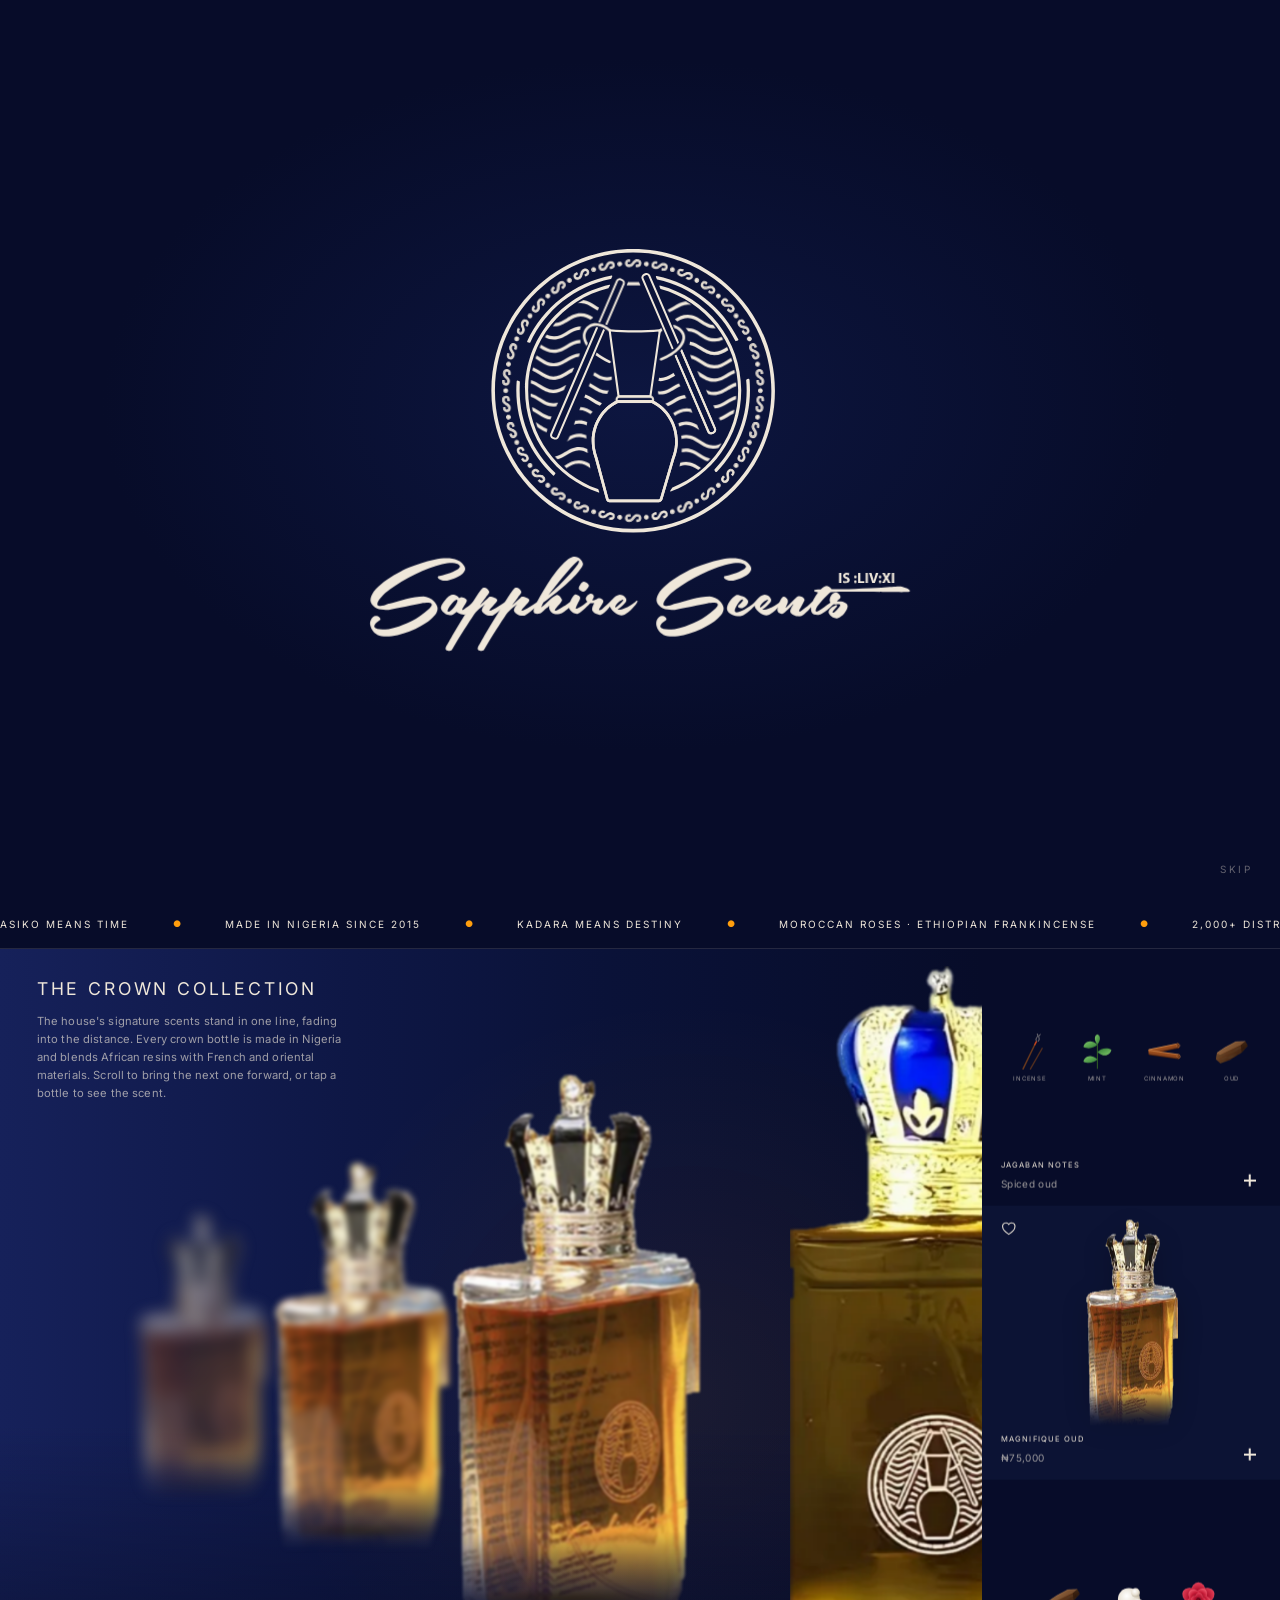
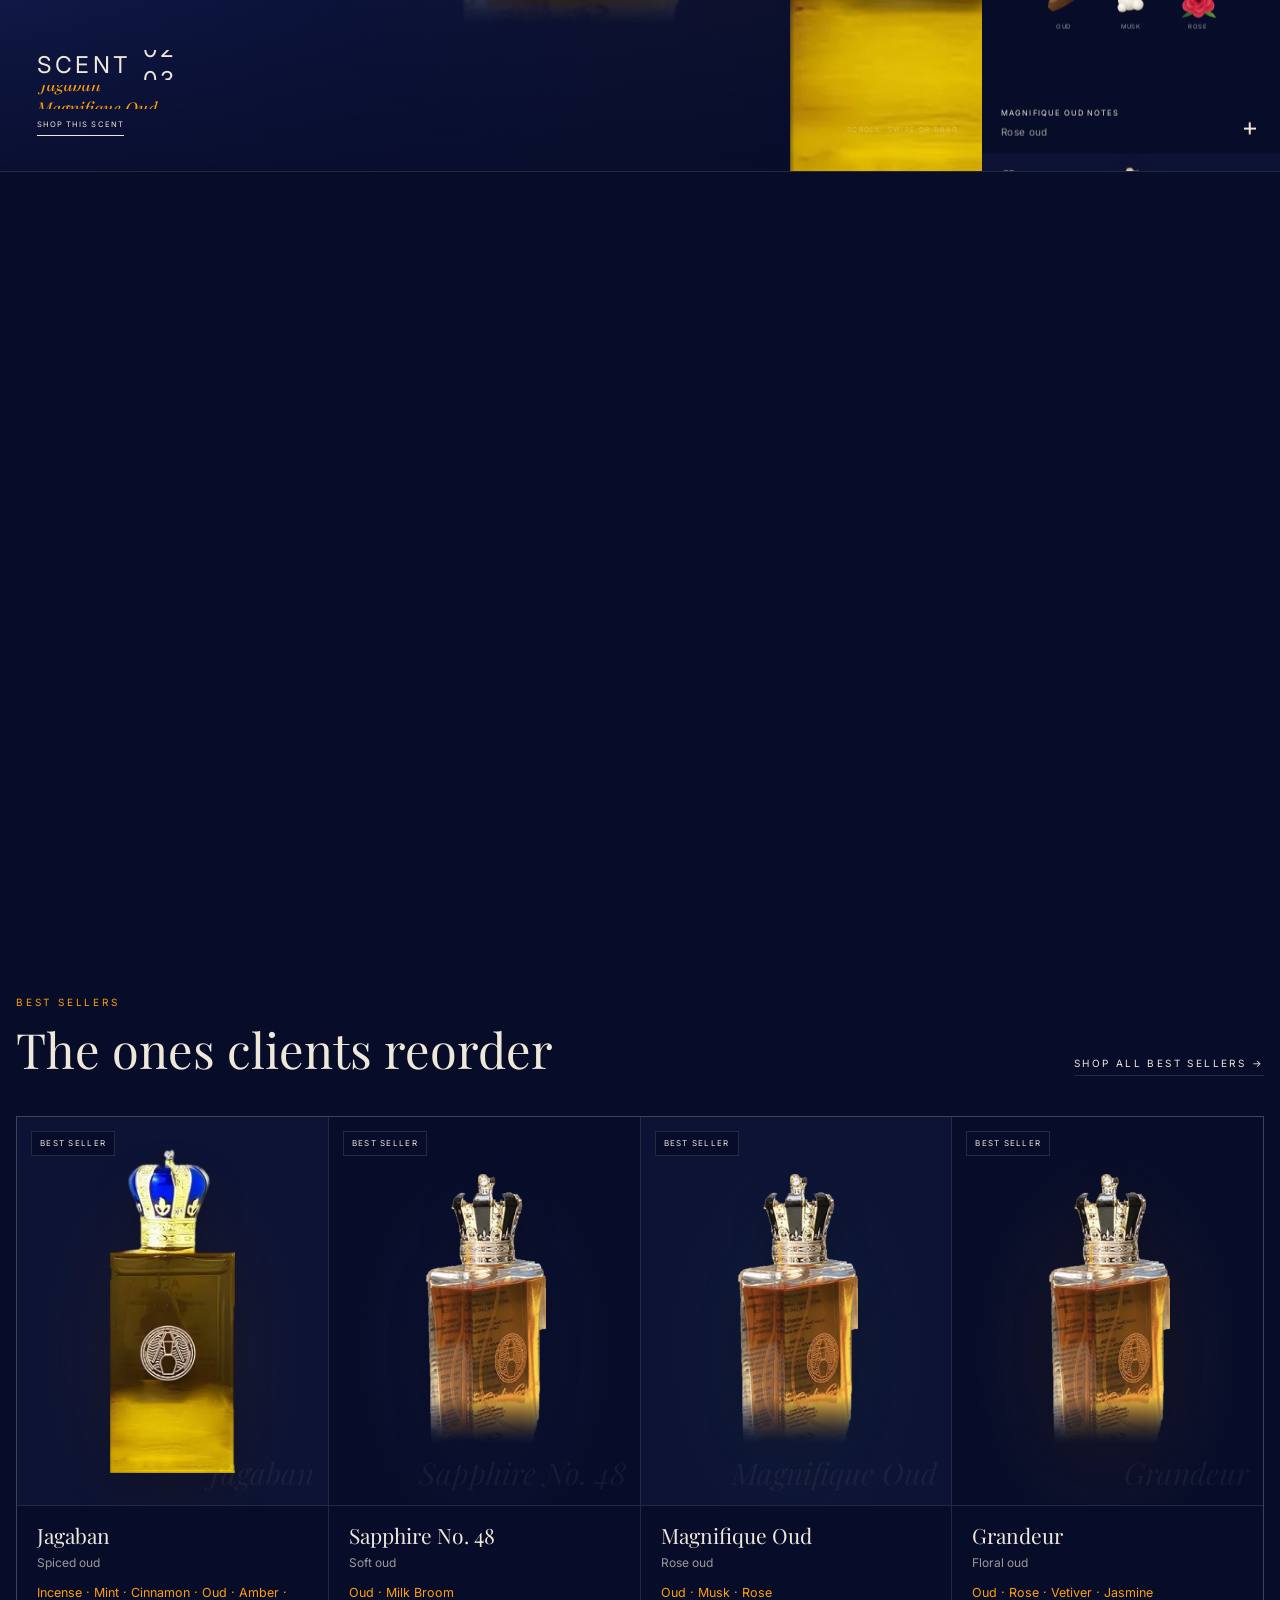
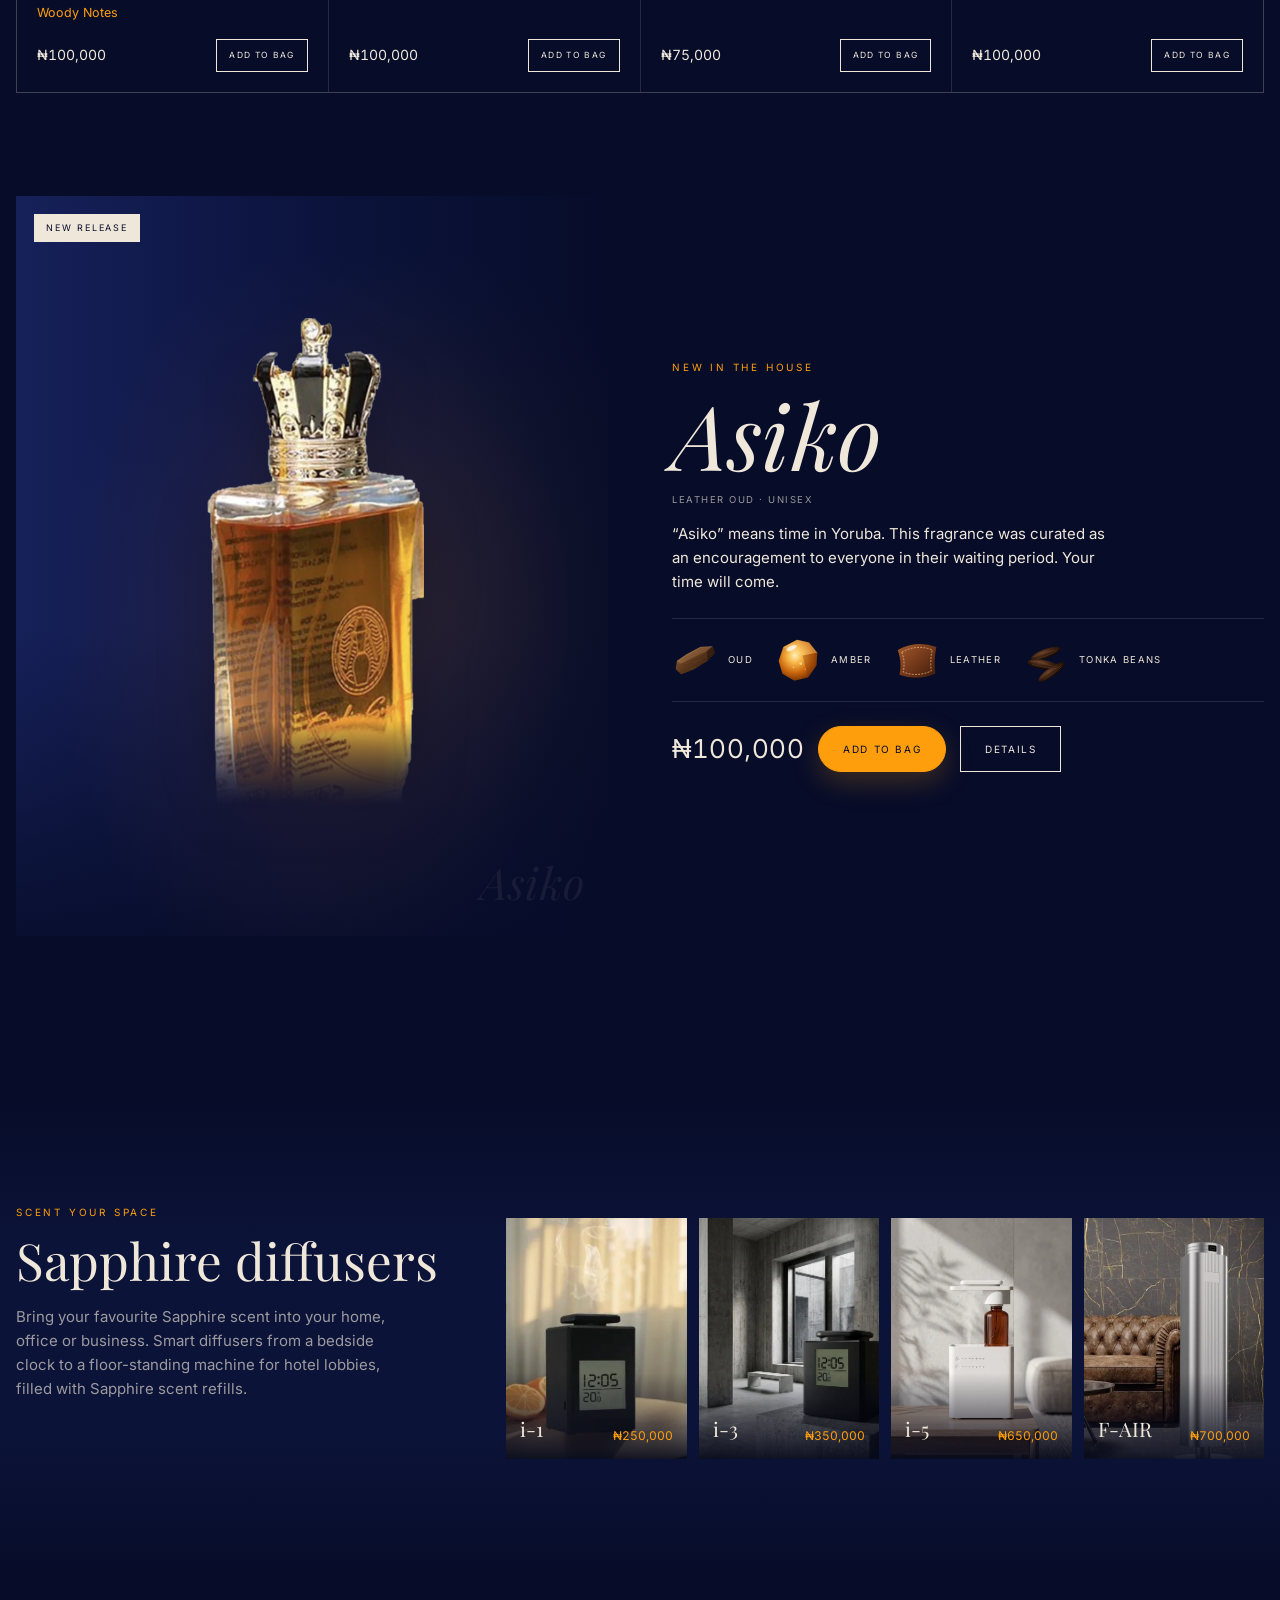
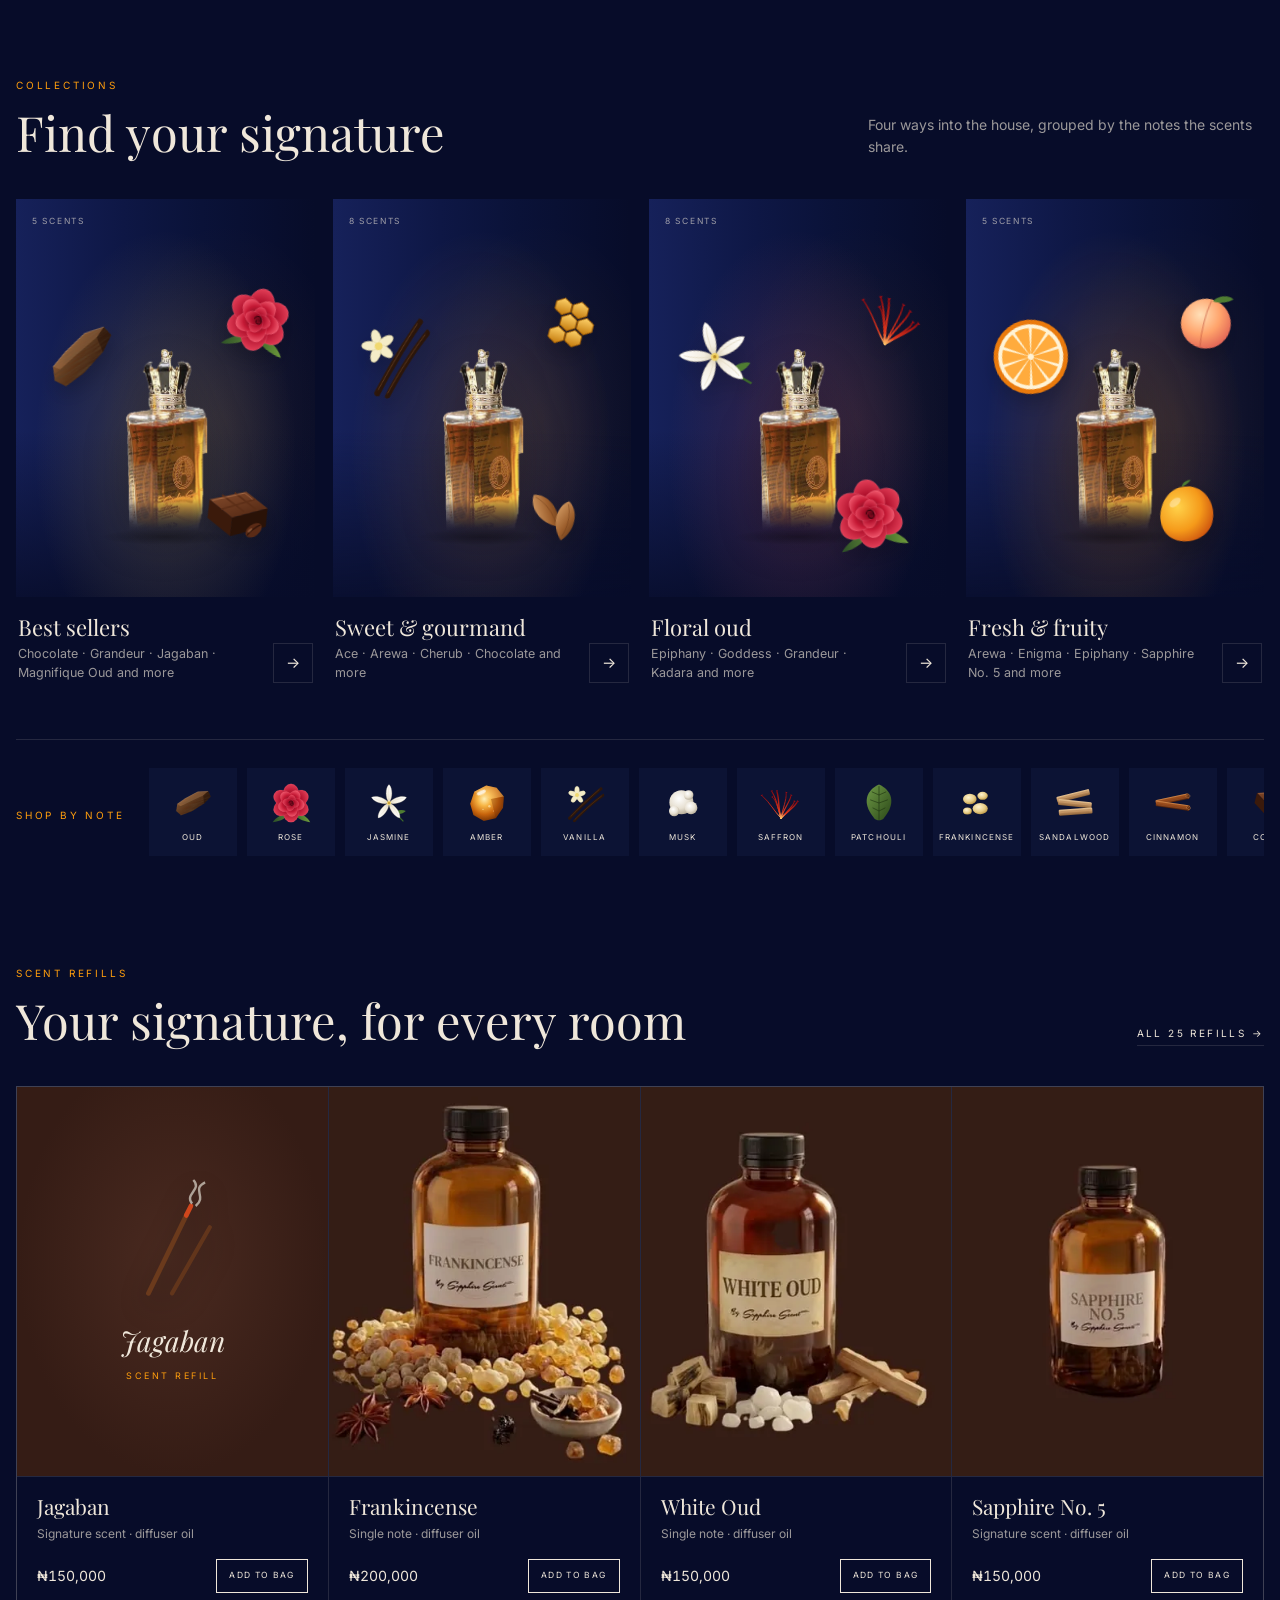
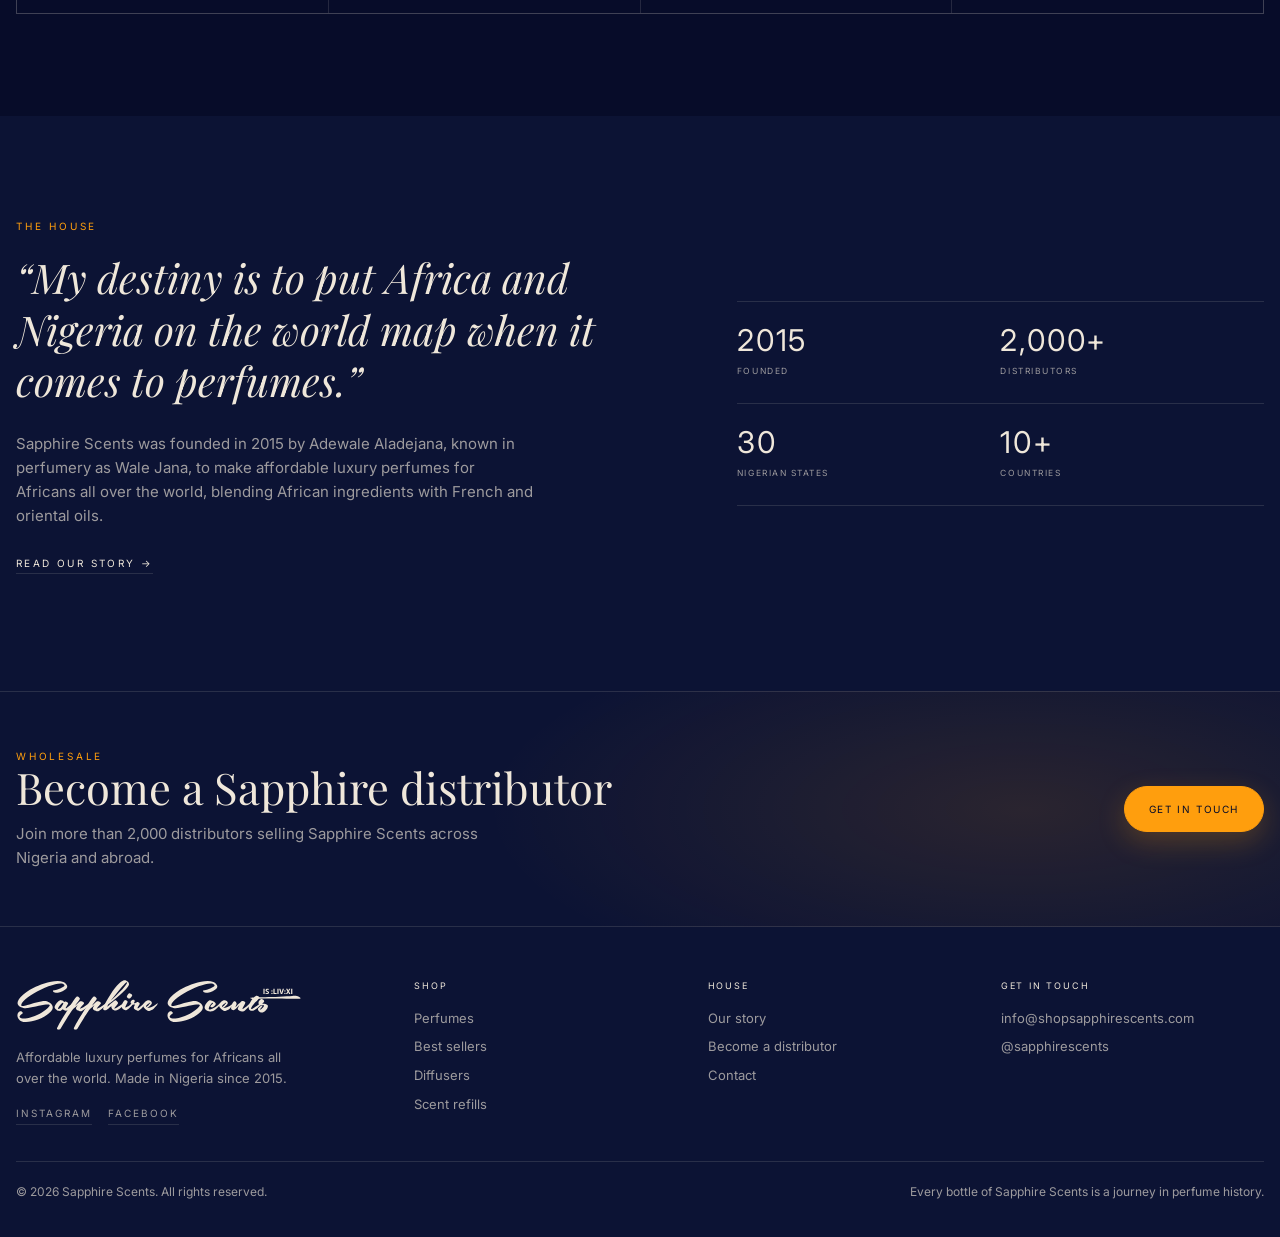
==== commit 75bbd180: "Real logo wordmark across the site; checkout picks country, state and city; Paystack replaces pay-la" ====
--- a/index.html
+++ b/index.html
@@ -16,7 +16,7 @@
 <link rel="preconnect" href="https://fonts.googleapis.com"><link rel="preconnect" href="https://fonts.gstatic.com" crossorigin><link rel="stylesheet" href="https://fonts.googleapis.com/css2?family=Playfair+Display:ital,wght@0,400;0,500;1,400;1,500&family=Inter:wght@400;500&display=swap">
 <link rel="preload" as="image" href="images/flower.webp" fetchpriority="high">
 <link rel="preload" as="image" href="images/hero-bottle.webp" fetchpriority="high">
-<link rel="stylesheet" href="assets/css/site.css?v=202611212200">
+<link rel="stylesheet" href="assets/css/site.css?v=202611220020">
 <script>document.documentElement.classList.add("js")</script>
 </head>
 <body class="has-hero">
@@ -167,9 +167,9 @@
 
 </main>
 <footer id="site-footer"></footer>
-<script src="assets/js/catalog.js?v=202611212200"></script>
+<script src="assets/js/catalog.js?v=202611220020"></script>
 <script src="/api/catalog"></script>
-<script src="assets/js/site.js?v=202611212200"></script>
+<script src="assets/js/site.js?v=202611220020"></script>
 <script>
 /* ================= HERO: lights-on opening, a different diffuser on each visit ================= */
 (function(){
--- a/assets/css/site.css
+++ b/assets/css/site.css
@@ -698,3 +698,7 @@
 .paybtns .btn{min-height:48px}
 @media(max-width:560px){.paybtns .btn{flex:1 1 100%;justify-content:center}}
 .steps[hidden],.paybtns [hidden],.dnote[hidden]{display:none!important}
+
+.logo .wm{display:block;height:40px;width:auto}
+.logo .wm-foot{height:52px}
+@media (max-width:480px){.logo .wm{height:30px}.logo .wm-foot{height:40px}}
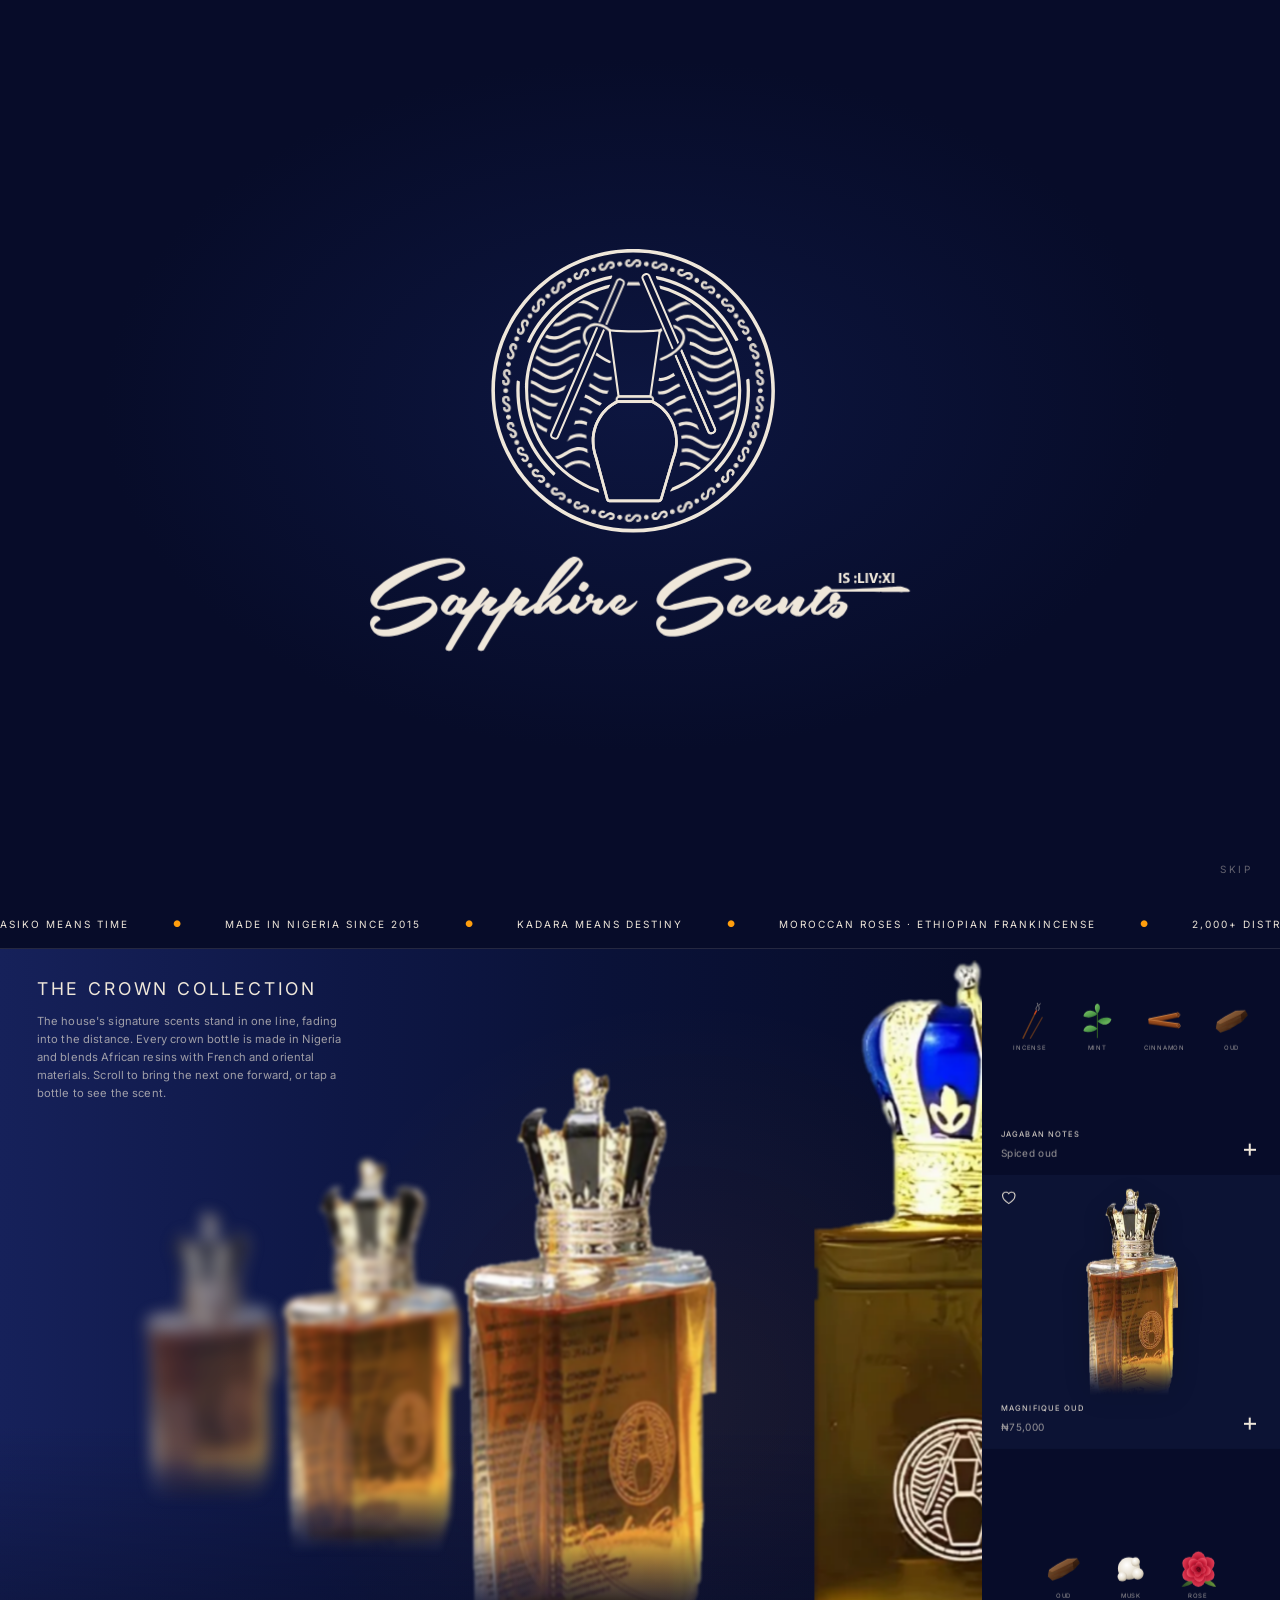
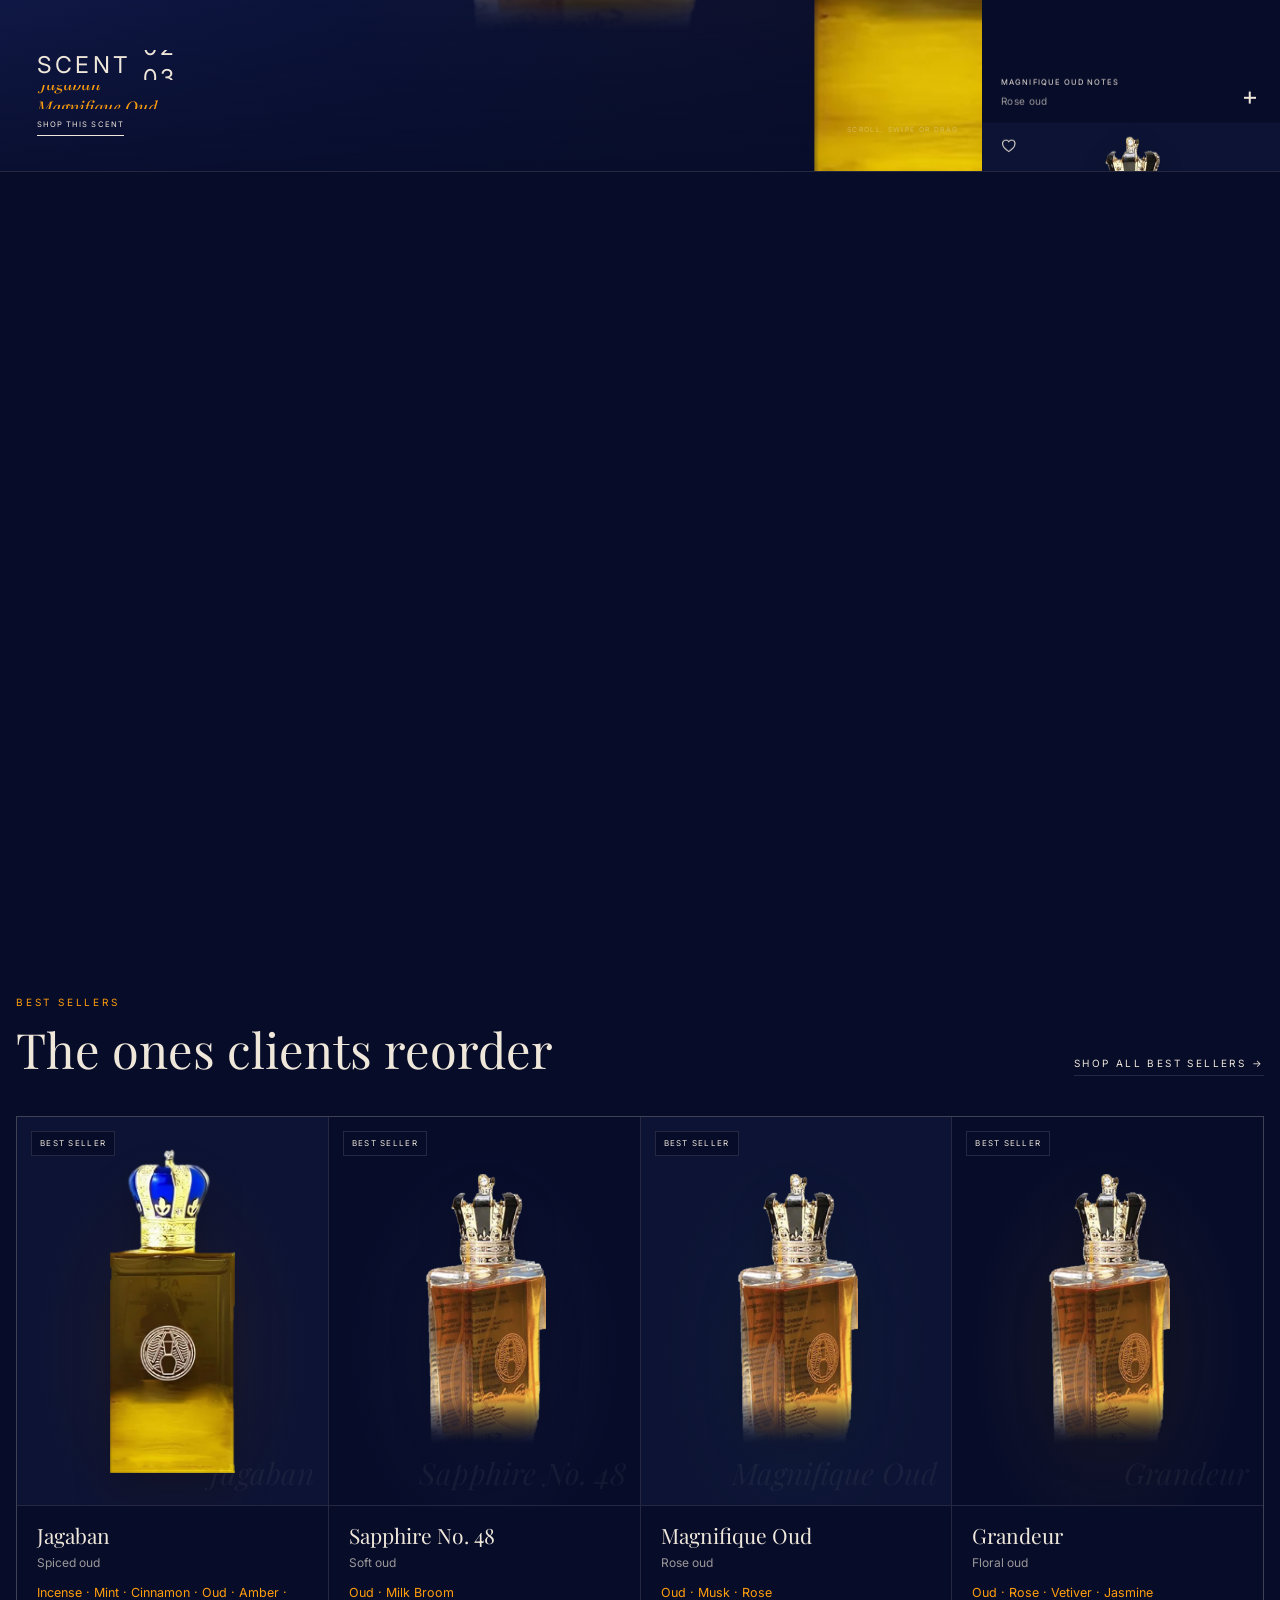
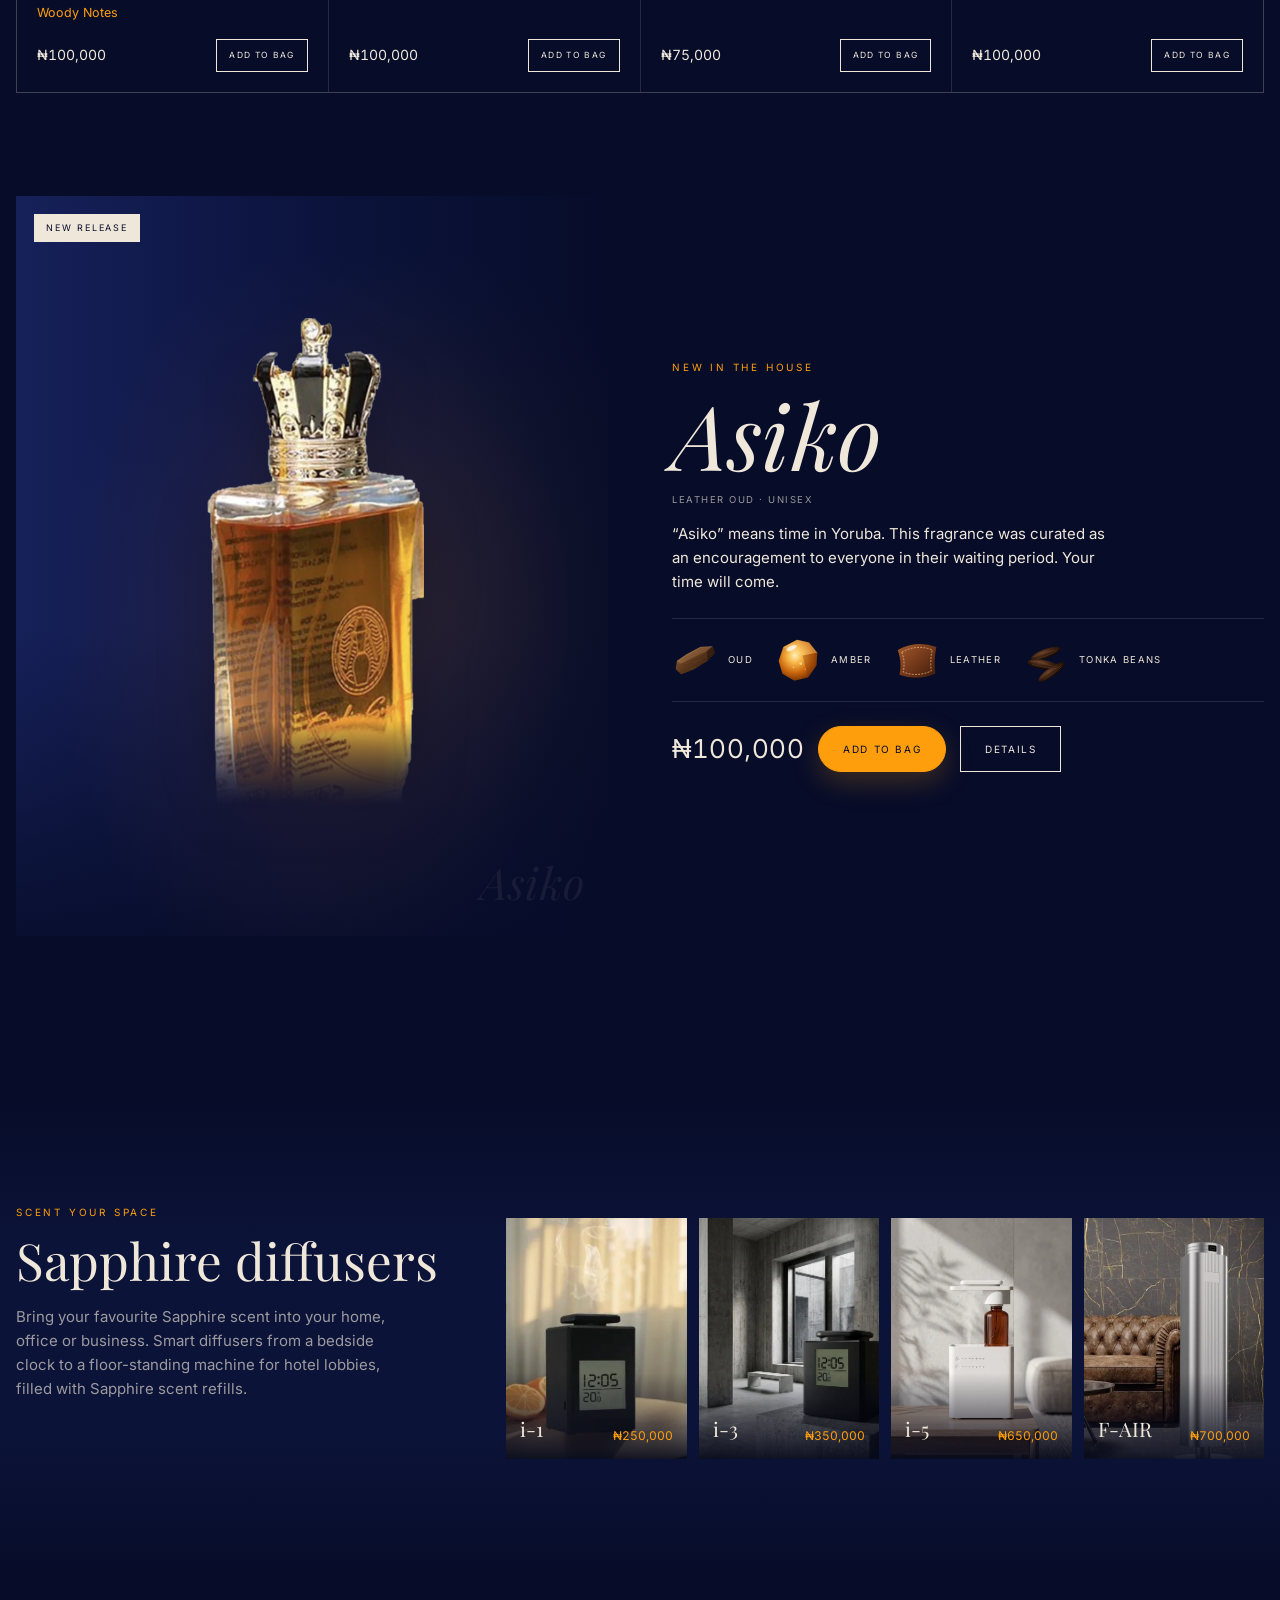
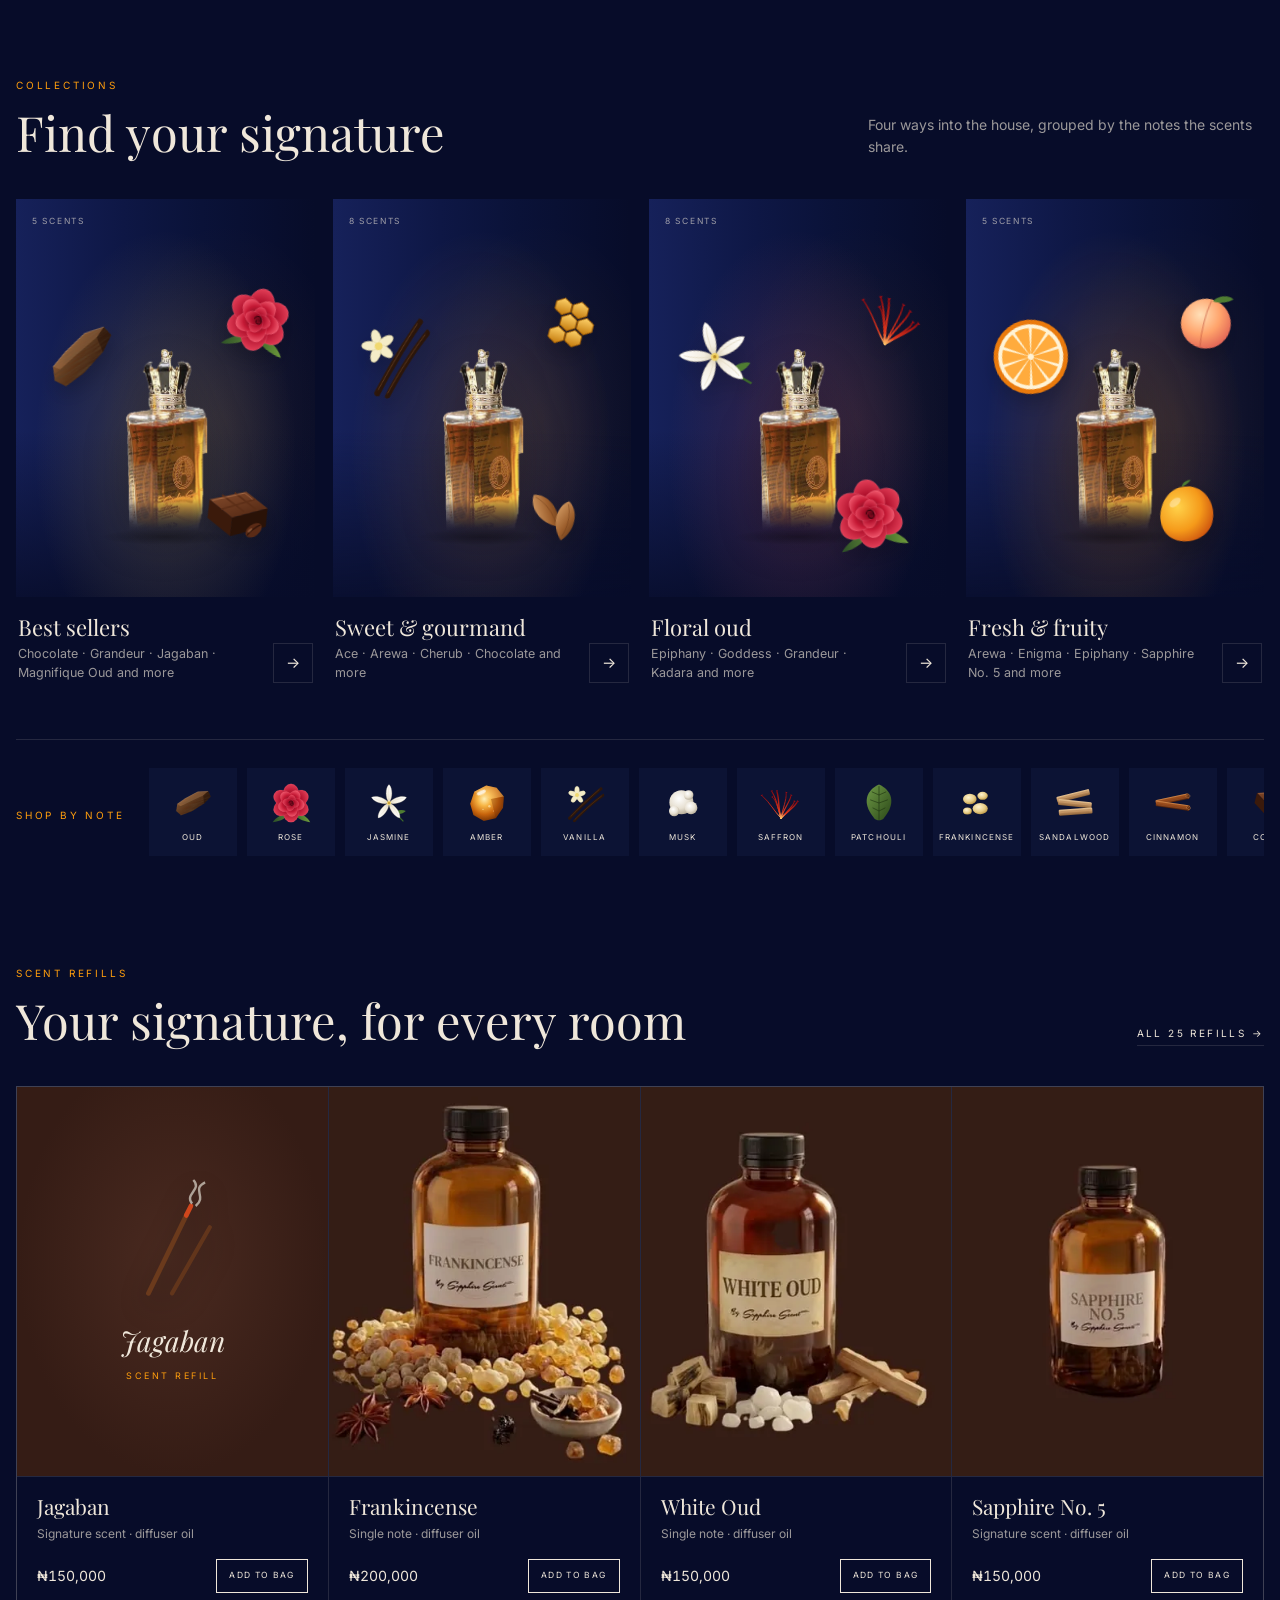
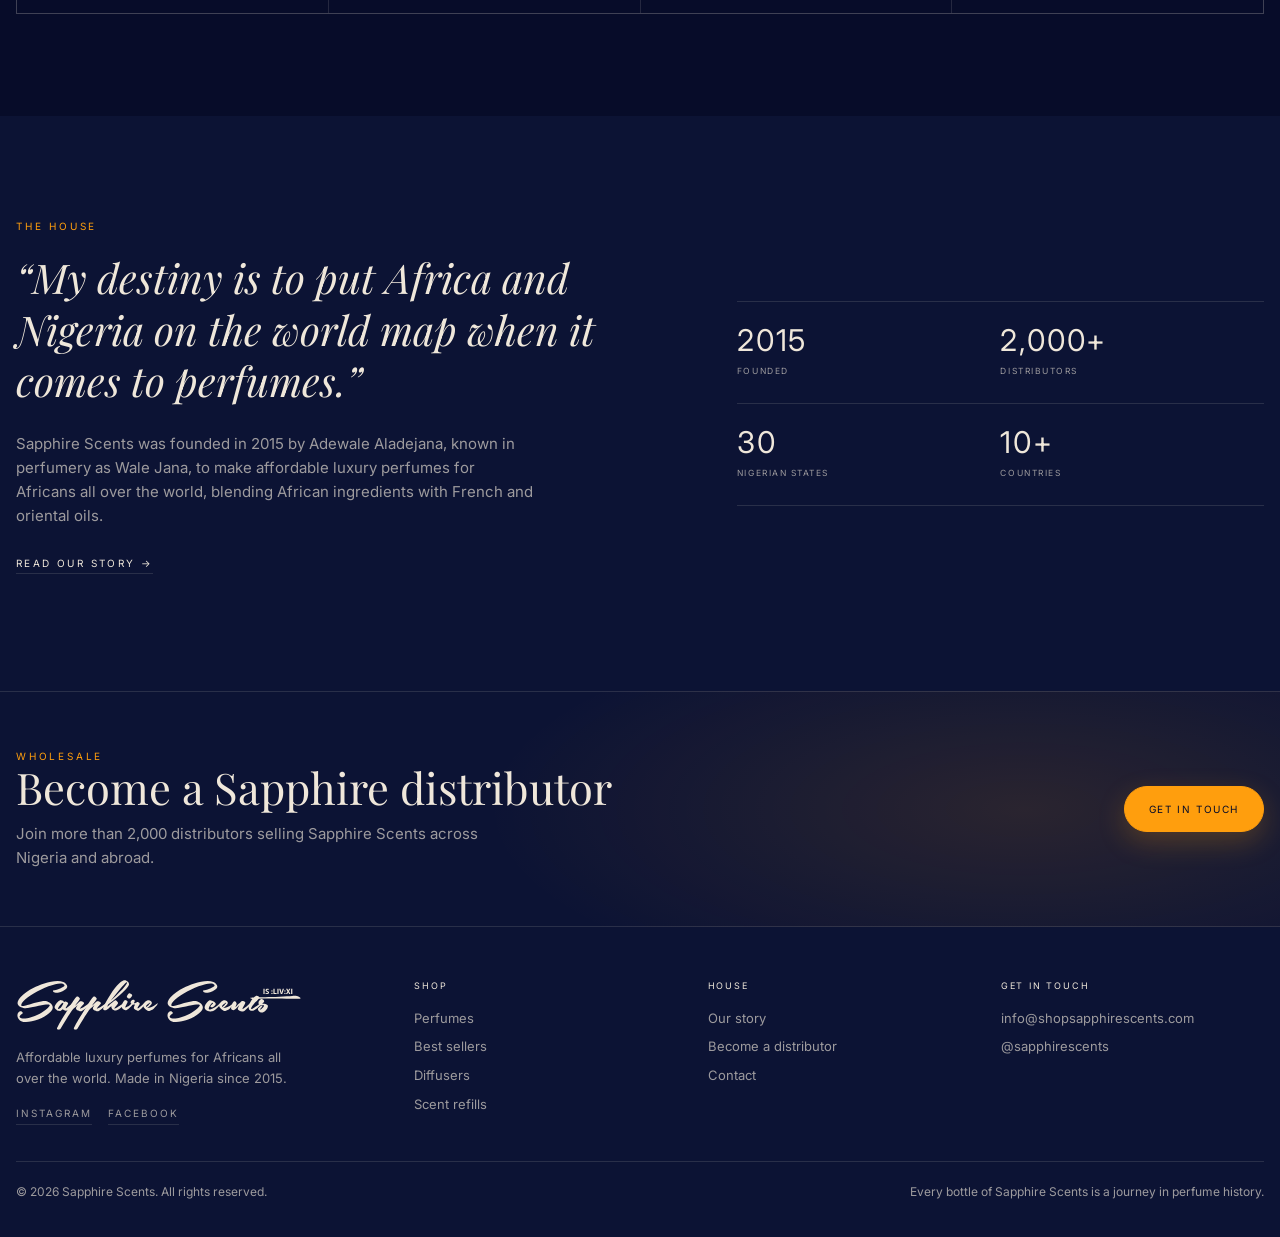
==== commit 0134b25c: "Checkout: Pay now (Paystack) or Pay via WhatsApp only. Dashboard: Overview and Orders with statuses," ====
--- a/index.html
+++ b/index.html
@@ -16,7 +16,7 @@
 <link rel="preconnect" href="https://fonts.googleapis.com"><link rel="preconnect" href="https://fonts.gstatic.com" crossorigin><link rel="stylesheet" href="https://fonts.googleapis.com/css2?family=Playfair+Display:ital,wght@0,400;0,500;1,400;1,500&family=Inter:wght@400;500&display=swap">
 <link rel="preload" as="image" href="images/flower.webp" fetchpriority="high">
 <link rel="preload" as="image" href="images/hero-bottle.webp" fetchpriority="high">
-<link rel="stylesheet" href="assets/css/site.css?v=202611220020">
+<link rel="stylesheet" href="assets/css/site.css?v=202611220100">
 <script>document.documentElement.classList.add("js")</script>
 </head>
 <body class="has-hero">
@@ -167,9 +167,9 @@
 
 </main>
 <footer id="site-footer"></footer>
-<script src="assets/js/catalog.js?v=202611220020"></script>
+<script src="assets/js/catalog.js?v=202611220100"></script>
 <script src="/api/catalog"></script>
-<script src="assets/js/site.js?v=202611220020"></script>
+<script src="assets/js/site.js?v=202611220100"></script>
 <script>
 /* ================= HERO: lights-on opening, a different diffuser on each visit ================= */
 (function(){
--- a/assets/css/site.css
+++ b/assets/css/site.css
@@ -702,3 +702,8 @@
 .logo .wm{display:block;height:40px;width:auto}
 .logo .wm-foot{height:52px}
 @media (max-width:480px){.logo .wm{height:30px}.logo .wm-foot{height:40px}}
+
+.btn.wa{display:inline-flex;align-items:center;gap:8px;border-color:#25D366;color:#EFE7DA}
+.btn.wa svg{color:#25D366}
+.btn.solid.wa{background:#25D366;color:#06210f;border-color:#25D366}.btn.solid.wa svg{color:#06210f}
+.paybtns .btn{border-radius:999px}
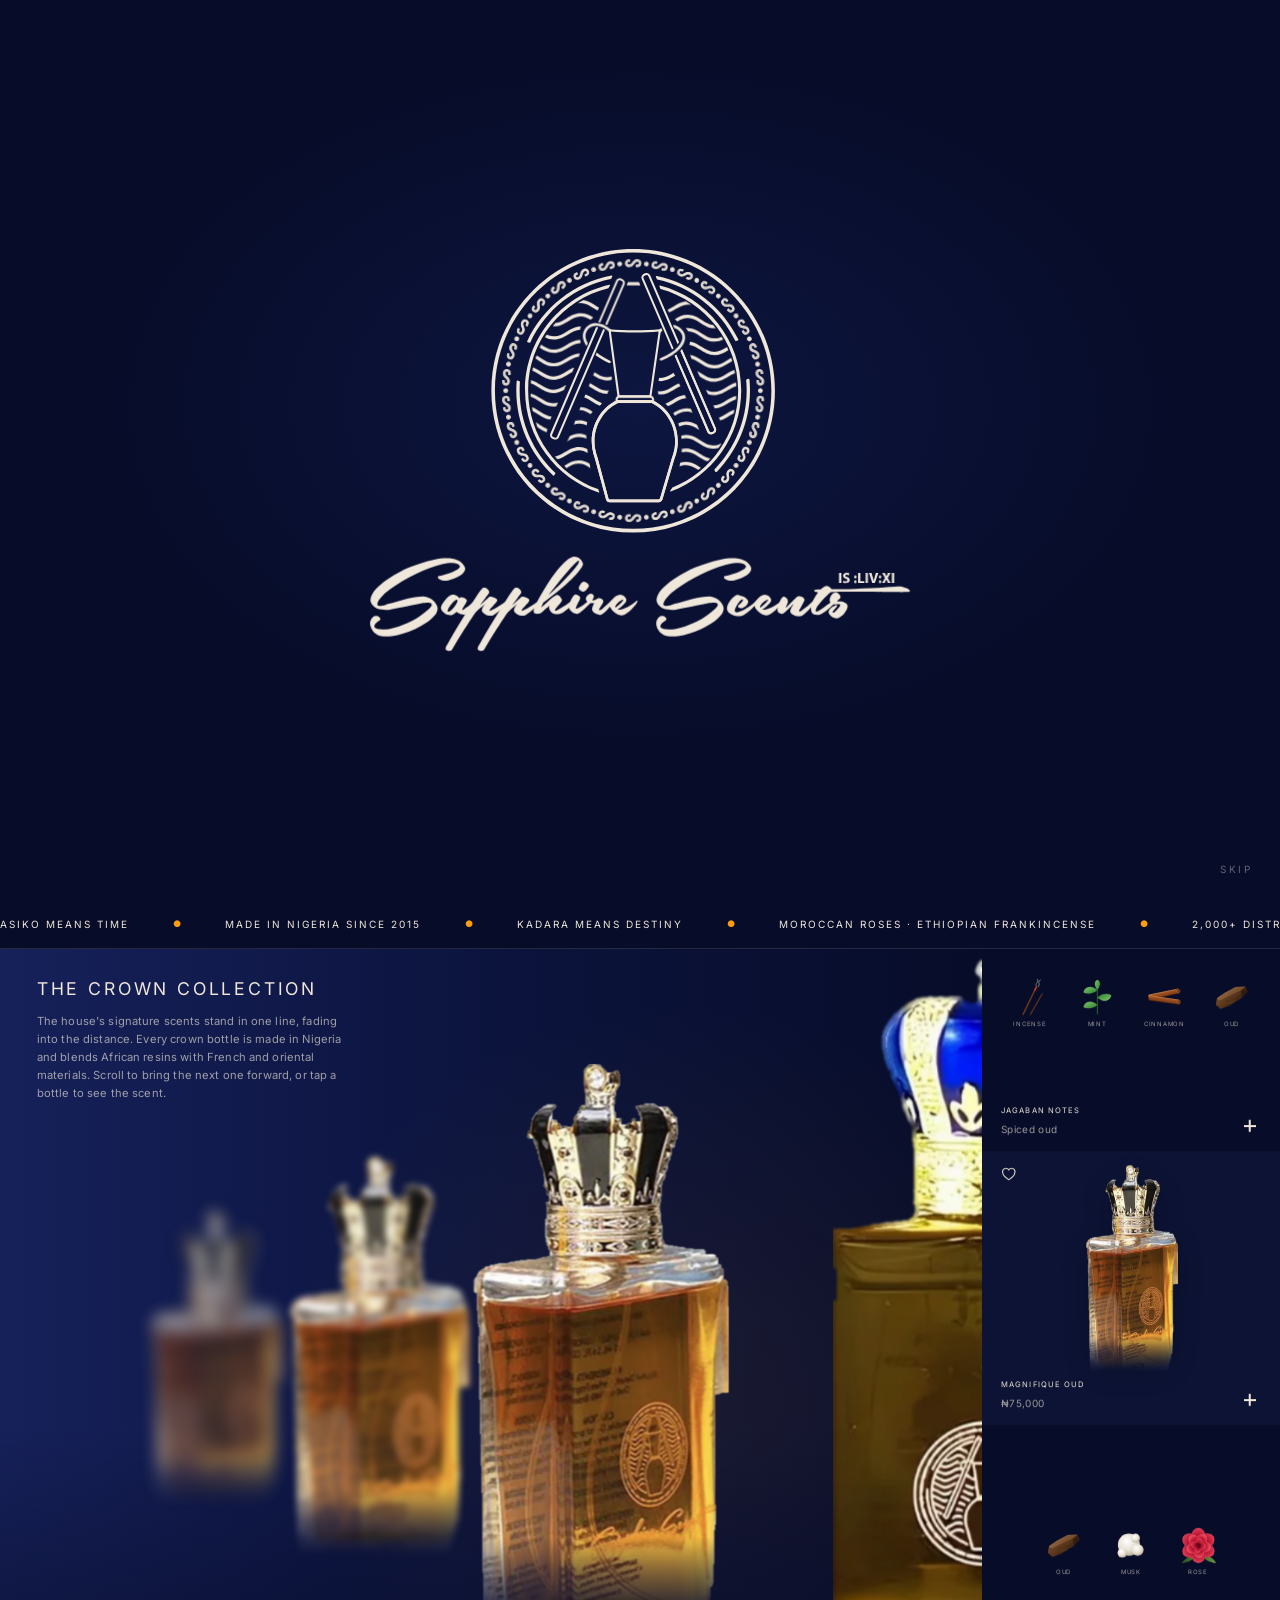
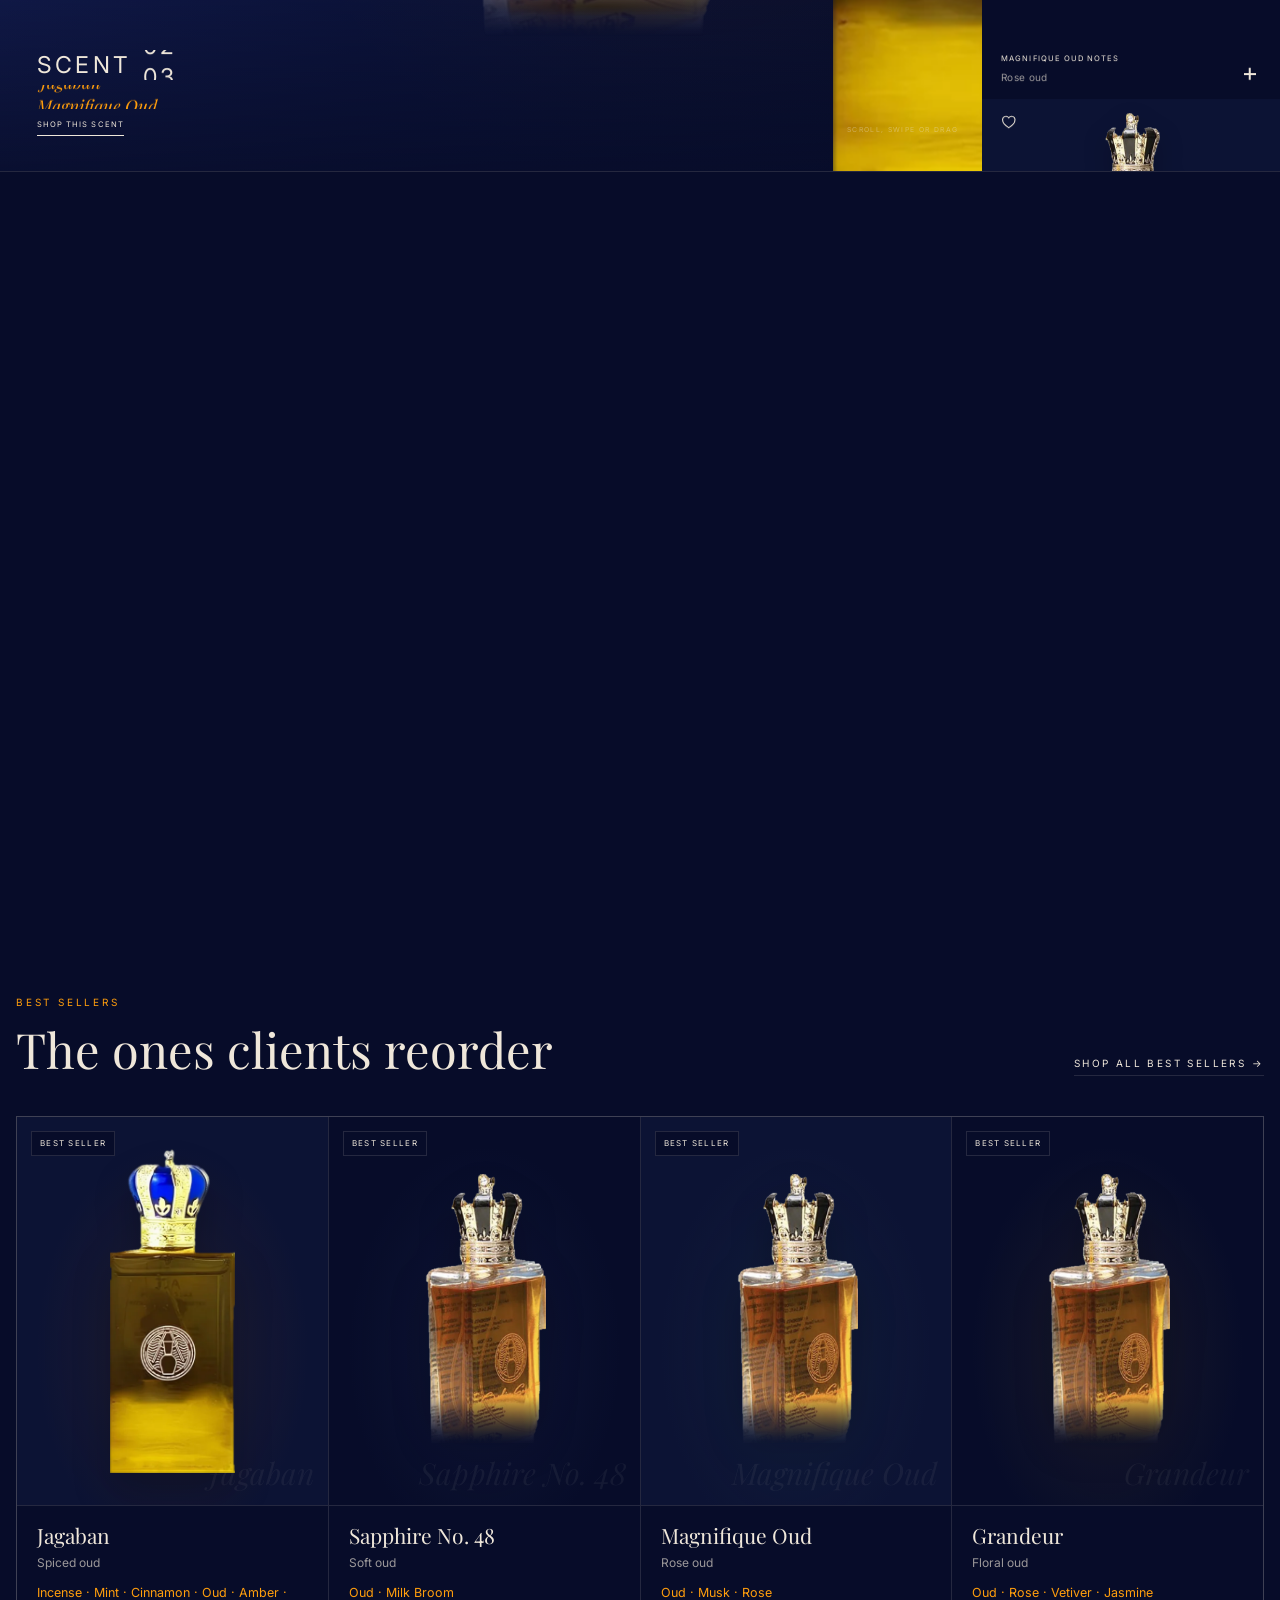
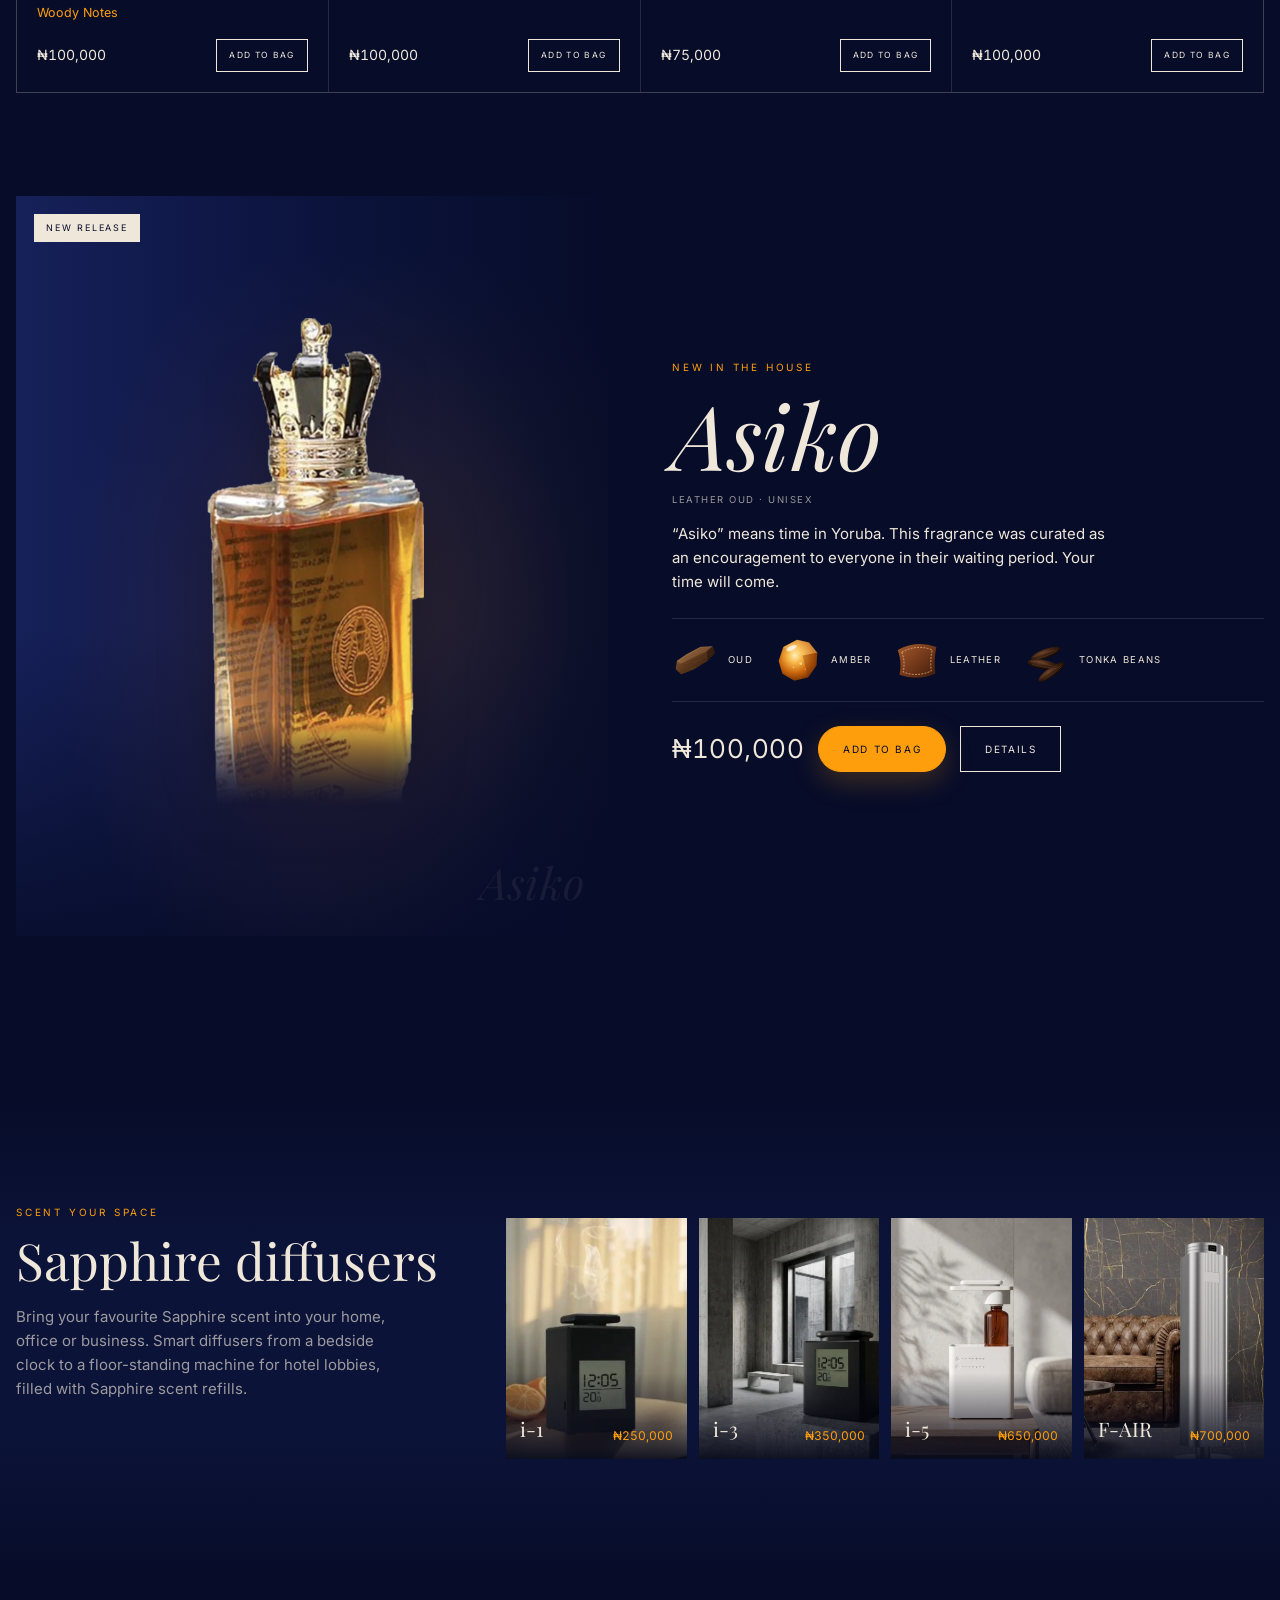
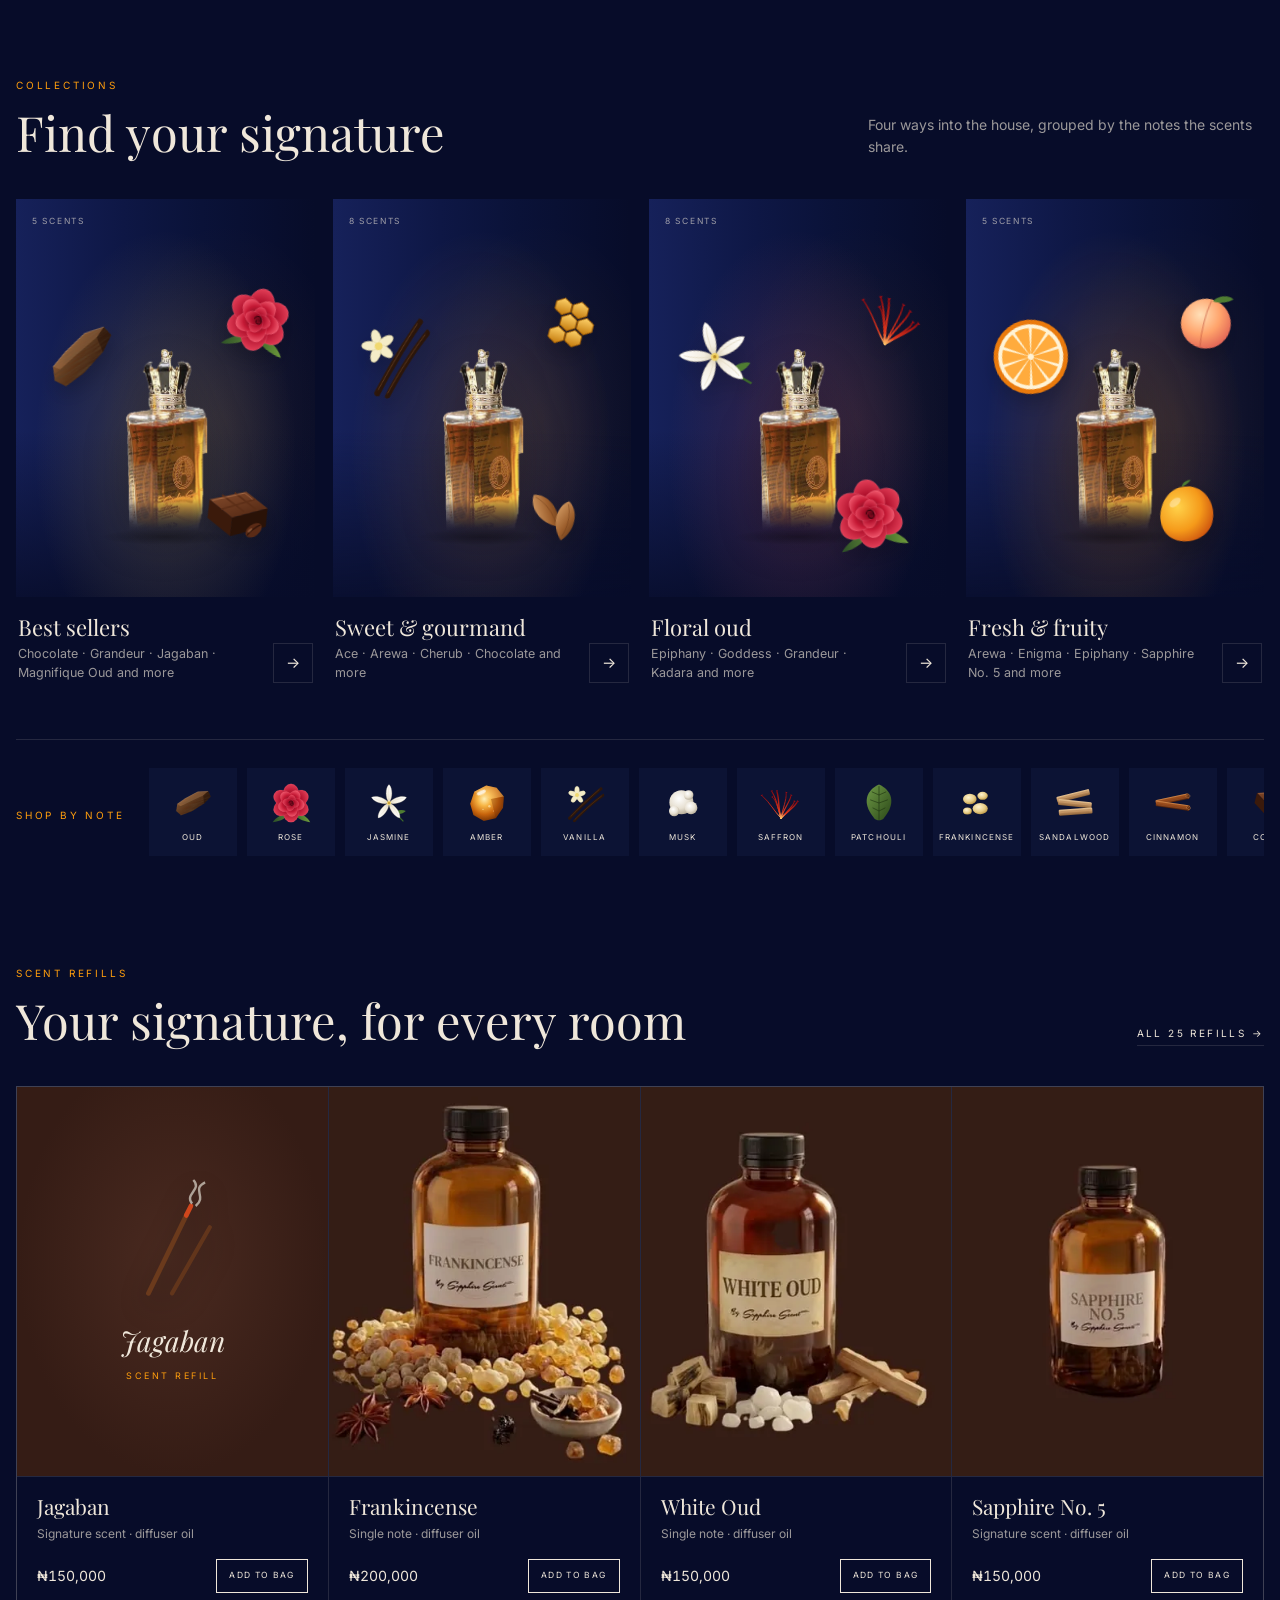
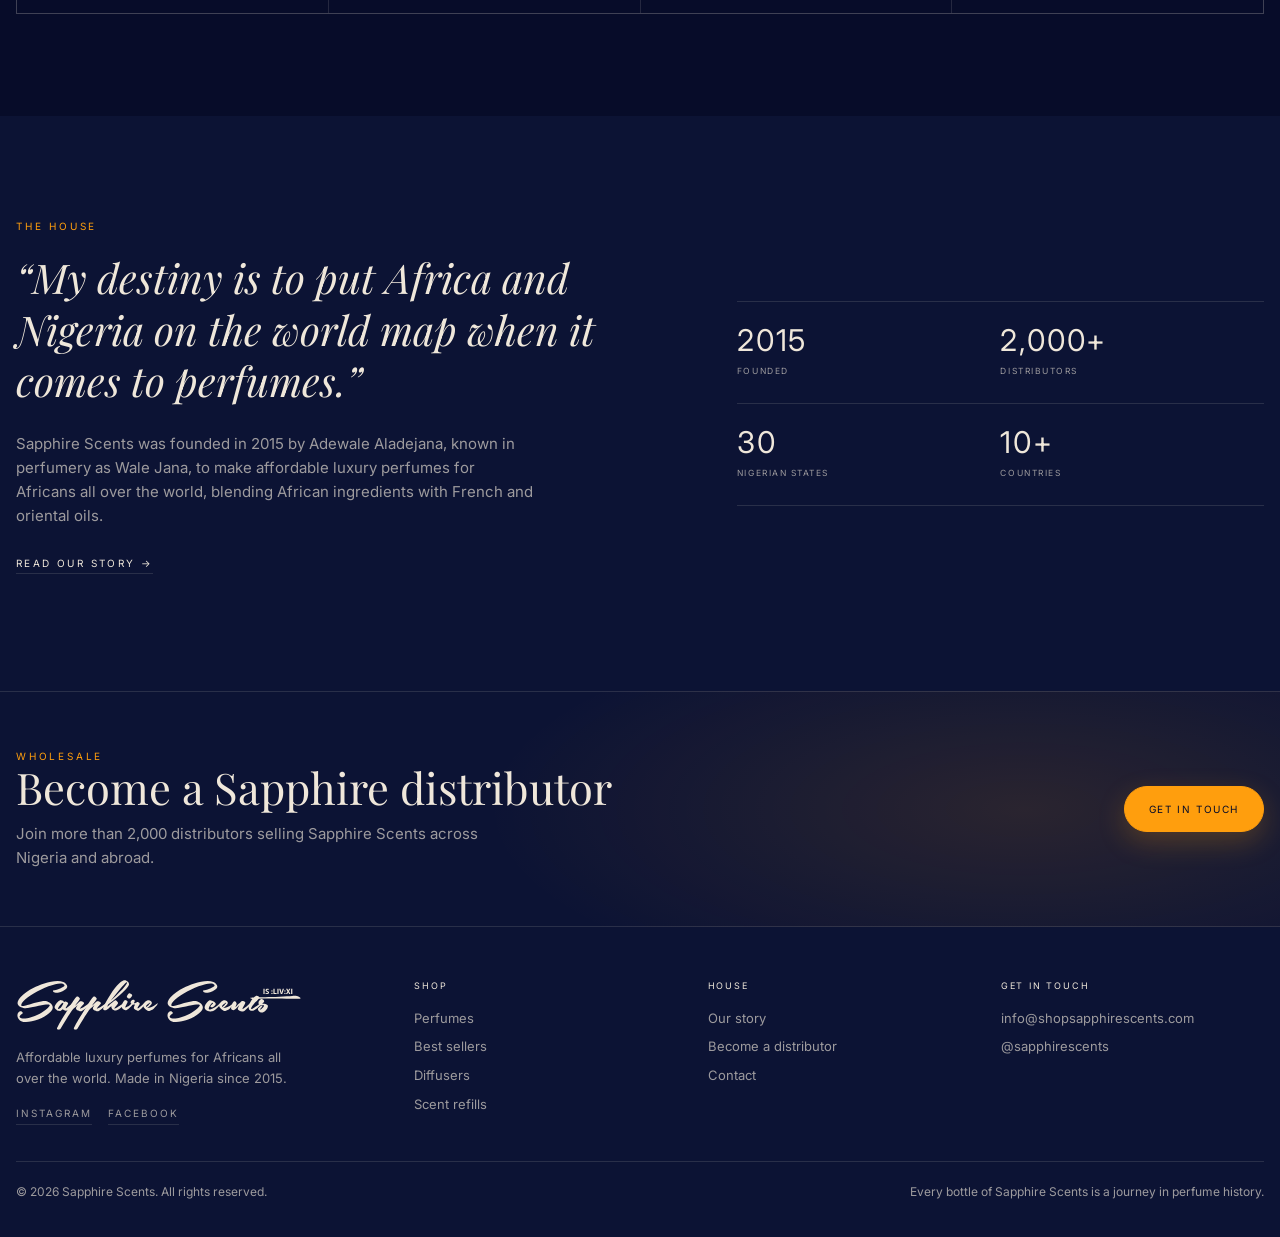
==== commit d8bbc30f: "Site look: six themes owners pick in the dashboard, with live preview, undo and seasonal dates; ever" ====
--- a/index.html
+++ b/index.html
@@ -16,7 +16,7 @@
 <link rel="preconnect" href="https://fonts.googleapis.com"><link rel="preconnect" href="https://fonts.gstatic.com" crossorigin><link rel="stylesheet" href="https://fonts.googleapis.com/css2?family=Playfair+Display:ital,wght@0,400;0,500;1,400;1,500&family=Inter:wght@400;500&display=swap">
 <link rel="preload" as="image" href="images/flower.webp" fetchpriority="high">
 <link rel="preload" as="image" href="images/hero-bottle.webp" fetchpriority="high">
-<link rel="stylesheet" href="assets/css/site.css?v=202611220100">
+<link rel="stylesheet" href="assets/css/site.css?v=202611222030">
 <script>document.documentElement.classList.add("js")</script>
 </head>
 <body class="has-hero">
@@ -39,6 +39,7 @@
  t.push(setTimeout(finish,rm?2600:4700));
  document.getElementById('skipIntro').addEventListener('click',finish);
  el.addEventListener('click',finish);
+ try{if(window.self!==window.top)finish()}catch(e){finish()} /* the dashboard's look preview skips the intro */
  /* when the browser restores the page from its back/forward cache, show the intro again */
  window.addEventListener('pageshow',function(e){if(e.persisted)location.reload()});
 })();
@@ -167,9 +168,9 @@
 
 </main>
 <footer id="site-footer"></footer>
-<script src="assets/js/catalog.js?v=202611220100"></script>
+<script src="assets/js/catalog.js?v=202611222030"></script>
 <script src="/api/catalog"></script>
-<script src="assets/js/site.js?v=202611220100"></script>
+<script src="assets/js/site.js?v=202611222030"></script>
 <script>
 /* ================= HERO: lights-on opening, a different diffuser on each visit ================= */
 (function(){
--- a/assets/css/site.css
+++ b/assets/css/site.css
@@ -1,23 +1,34 @@
 /* Layout: night-blue perfumery. Indigo Black ground, Bone type, Amber kept for the perfume, its glow and the selling buttons. Playfair Display for names and headlines, Inter caps for labels. Single dark look by design. */
+/* Colours come from the theme the owner picks in the dashboard (html[data-look]).
+   Every colour on the site is built from these tokens, so a theme only sets them. */
 :root{
   color-scheme:dark;
-  --bg:#070C29;
+  --bg:#070C29;--bg-rgb:7,12,41;
+  --deep:#0b1338;--deep-rgb:5,8,26;
   --ice:#0c1334;
   --ice2:#121b45;
-  --ink:#EFE7DA;
-  --mid:rgba(239,231,218,.64);
-  --dim:rgba(239,231,218,.4);
-  --line:rgba(239,231,218,.13);
-  --gold:#FF9E0D;
+  --ink:#EFE7DA;--ink-rgb:239,231,218;
+  --mid:rgba(var(--ink-rgb),.64);
+  --dim:rgba(var(--ink-rgb),.4);
+  --line:rgba(var(--ink-rgb),.13);
+  --gold:#FF9E0D;--gold-rgb:255,158,13;
   --gold-soft:#ffc35e;
-  --sapphire:#3a5fe0;
-  --stagebg:linear-gradient(transparent 58%,rgba(7,12,41,.85) 100%),radial-gradient(ellipse 60% 70% at 70% 55%,rgba(255,158,13,.07),transparent 70%),linear-gradient(90deg,#16215a 0%,#0e1745 36%,#0a1238 62%,#070C29 100%);
+  --sapphire:#3a5fe0;--sapphire-rgb:58,95,224;
+  --stage-a:#16215a;--stage-b:#0e1745;--stage-c:#0a1238;
+  --stagebg:linear-gradient(transparent 58%,rgba(var(--bg-rgb),.85) 100%),radial-gradient(ellipse 60% 70% at 70% 55%,rgba(var(--gold-rgb),.07),transparent 70%),linear-gradient(90deg,var(--stage-a) 0%,var(--stage-b) 36%,var(--stage-c) 62%,var(--bg) 100%);
   --wide:"Inter",system-ui,"Segoe UI",sans-serif;
   --display:"Playfair Display","Didot","Bodoni 72",Georgia,serif;
   --body:"Inter",system-ui,"Segoe UI",sans-serif;
   --gut-l:max(16px,env(safe-area-inset-left,0px));
   --gut-r:max(16px,env(safe-area-inset-right,0px));
 }
+:root[data-look="ivory"]{--sapphire-rgb:42,75,192;color-scheme:light;--bg:#F6F1E8;--bg-rgb:246,241,232;--deep:#EDE4D3;--deep-rgb:237,228,211;--ice:#FFFFFF;--ice2:#F1EADC;--ink:#1B1830;--ink-rgb:27,24,48;--mid:rgba(var(--ink-rgb),.68);--dim:rgba(var(--ink-rgb),.5);--line:rgba(var(--ink-rgb),.14);--gold:#8C6420;--gold-rgb:140,100,32;--gold-soft:#B08236;--sapphire:#2a4bc0;--stage-a:#EADFCB;--stage-b:#F0E7D8;--stage-c:#F4EEE3}
+:root[data-look="noir"]{--sapphire-rgb:201,161,91;--bg:#0D0B09;--bg-rgb:13,11,9;--deep:#14110d;--deep-rgb:8,7,5;--ice:#17130F;--ice2:#211b15;--ink:#EDE3D1;--ink-rgb:237,227,209;--gold:#C9A15B;--gold-rgb:201,161,91;--gold-soft:#e0c084;--stage-a:#2a2118;--stage-b:#1d1711;--stage-c:#15110d}
+:root[data-look="royal"]{--sapphire-rgb:143,176,255;--bg:#0B1D5C;--bg-rgb:11,29,92;--deep:#0d2266;--deep-rgb:7,19,62;--ice:#12287A;--ice2:#183290;--ink:#F2F4FA;--ink-rgb:242,244,250;--gold:#E0BE6E;--gold-rgb:224,190,110;--gold-soft:#f0d595;--sapphire:#8fb0ff;--stage-a:#1d3a9e;--stage-b:#15307f;--stage-c:#102669}
+:root[data-look="rose"]{--sapphire-rgb:213,143,166;--bg:#24101A;--bg-rgb:36,16,26;--deep:#2b1320;--deep-rgb:22,9,15;--ice:#331624;--ice2:#401c2e;--ink:#F6E7EA;--ink-rgb:246,231,234;--gold:#E59AA6;--gold-rgb:229,154,166;--gold-soft:#f2bcc5;--sapphire:#d58fa6;--stage-a:#521f37;--stage-b:#3d1829;--stage-c:#2e1320}
+:root[data-look="emerald"]{--sapphire-rgb:111,192,163;--bg:#0A2620;--bg-rgb:10,38,32;--deep:#0c2d26;--deep-rgb:6,24,20;--ice:#10342B;--ice2:#154236;--ink:#EFE9DA;--ink-rgb:239,233,218;--gold:#E2B65A;--gold-rgb:226,182,90;--gold-soft:#efcd85;--sapphire:#6fc0a3;--stage-a:#165244;--stage-b:#113d33;--stage-c:#0d3129}
+html{transition:none}
+
 *{box-sizing:border-box}
 [hidden]{display:none!important}
 html{scroll-behavior:smooth}
@@ -35,7 +46,7 @@
 .eyebrow{font-family:var(--wide);font-size:10px;letter-spacing:.28em;text-transform:uppercase;color:var(--gold)}
 .btn{display:inline-flex;align-items:center;justify-content:center;gap:10px;padding:14px 24px;border:1px solid var(--ink);background:transparent;font-family:var(--wide);letter-spacing:.16em;text-transform:uppercase;font-size:10px;transition:background .25s,color .25s}
 .btn:hover{background:var(--ink);color:var(--bg)}
-.btn.solid{background:var(--gold);border-color:var(--gold);color:var(--bg);border-radius:999px;box-shadow:0 10px 28px rgba(255,158,13,.22)}
+.btn.solid{background:var(--gold);border-color:var(--gold);color:var(--bg);border-radius:999px;box-shadow:0 10px 28px rgba(var(--gold-rgb),.22)}
 .btn.solid:hover{background:var(--gold-soft);border-color:var(--gold-soft);color:var(--bg)}
 .btn.ghost{border-color:var(--line)}
 .btn.ghost:hover{border-color:var(--ink)}
@@ -51,7 +62,7 @@
 /* ---------- HEADER ---------- */
 .topbar{background:var(--ice);font-family:var(--wide);font-size:9px;letter-spacing:.2em;text-transform:uppercase;text-align:center;padding-block:9px;color:var(--mid)}
 header.site{position:sticky;top:env(safe-area-inset-top,0px);z-index:50;background:transparent;border-bottom:1px solid transparent;transition:background .4s,border-color .4s,opacity 1.2s ease}
-header.site.solid{background:rgba(7,12,41,.92);backdrop-filter:blur(12px);-webkit-backdrop-filter:blur(12px);border-bottom-color:var(--line)}
+header.site.solid{background:rgba(var(--bg-rgb),.92);backdrop-filter:blur(12px);-webkit-backdrop-filter:blur(12px);border-bottom-color:var(--line)}
 .nav{display:grid;grid-template-columns:1fr auto 1fr;align-items:center;gap:24px;padding-block:18px}
 .logo{font-family:var(--display);font-size:22px;line-height:1;white-space:nowrap;justify-self:start}
 .logo em{color:var(--gold);font-style:italic}
@@ -75,13 +86,13 @@
 .scene{position:absolute;top:0;right:0;height:100%;aspect-ratio:1672/941;min-width:100%}
 .hbg{position:absolute;inset:0;width:100%;height:100%;display:block}
 .lights{position:absolute;inset:0;pointer-events:none;transition:opacity 1.6s ease-out}
-.glow{position:absolute;inset:0;background:radial-gradient(circle at 63% 58%,rgba(255,158,13,.5),rgba(255,120,0,.16) 18%,transparent 36%);mix-blend-mode:screen;animation:breathe 6s ease-in-out infinite}
+.glow{position:absolute;inset:0;background:radial-gradient(circle at 63% 58%,rgba(var(--gold-rgb),.5),rgba(255,120,0,.16) 18%,transparent 36%);mix-blend-mode:screen;animation:breathe 6s ease-in-out infinite}
 .warm{position:absolute;inset:0;background:radial-gradient(ellipse 22% 30% at 63% 64%,rgba(255,150,20,.7),transparent 70%);mix-blend-mode:screen;opacity:.42;animation:breathe 6s ease-in-out infinite}
 @keyframes breathe{50%{opacity:.72}}
 .bottle{position:absolute;left:63%;bottom:16%;width:19%;transform:translateX(-50%) rotate(-7deg);transform-origin:50% 100%;z-index:3;transition:opacity .5s}
 .bottle-in{position:relative;animation:float 7s ease-in-out infinite}
 @keyframes float{50%{transform:translateY(-5px)}}
-.bottle img{display:block;width:100%;height:auto;filter:brightness(1) saturate(1) drop-shadow(0 0 34px rgba(255,158,13,.45)) drop-shadow(0 24px 30px rgba(0,0,0,.6))}
+.bottle img{display:block;width:100%;height:auto;filter:brightness(1) saturate(1) drop-shadow(0 0 34px rgba(var(--gold-rgb),.45)) drop-shadow(0 24px 30px rgba(0,0,0,.6))}
 .blabel{position:absolute;left:10%;right:10%;top:52%;transform:translateY(-50%);text-align:center;color:rgba(255,244,226,.92);text-shadow:0 1px 1px rgba(90,40,0,.45);pointer-events:none;transition:opacity .9s ease}
 .blabel .rule{display:block;height:1px;margin:0 auto;width:42%;background:rgba(255,236,200,.6)}
 .blabel b{display:block;font-family:var(--display);font-weight:400;font-size:calc(clamp(14px,1.9vw,28px)*var(--lf,1));letter-spacing:.22em;padding-left:.22em;margin:.35em 0 .25em;white-space:nowrap}
@@ -90,19 +101,19 @@
 .front{position:absolute;inset:0;z-index:4;pointer-events:none;-webkit-mask-image:radial-gradient(ellipse 15% 7% at 63.5% 86%,#000 45%,transparent 100%);mask-image:radial-gradient(ellipse 15% 7% at 63.5% 86%,#000 45%,transparent 100%)}
 .front img{width:100%;height:100%;display:block}
 .front::after{content:"";position:absolute;inset:0;background:radial-gradient(ellipse 20% 16% at 63% 76%,rgba(255,150,20,.5),transparent 70%);mix-blend-mode:screen;transition:opacity 1.6s ease-out}
-.shade{position:absolute;inset:0;z-index:5;pointer-events:none;background:linear-gradient(90deg,var(--bg) 0%,rgba(7,12,41,.86) 26%,rgba(7,12,41,.2) 48%,transparent 60%),linear-gradient(0deg,rgba(7,12,41,.9) 0%,transparent 26%);transition:opacity 2.4s cubic-bezier(.45,0,.2,1)}
+.shade{position:absolute;inset:0;z-index:5;pointer-events:none;background:linear-gradient(90deg,var(--bg) 0%,rgba(var(--bg-rgb),.86) 26%,rgba(var(--bg-rgb),.2) 48%,transparent 60%),linear-gradient(0deg,rgba(var(--bg-rgb),.9) 0%,transparent 26%);transition:opacity 2.4s cubic-bezier(.45,0,.2,1)}
 .hcopy{position:relative;z-index:10;height:100%;display:flex;flex-direction:column;justify-content:center;padding-top:var(--hh,72px)}
 .hcopy-in{max-width:640px}
 .heyebrow{font-size:10px;letter-spacing:.3em;text-transform:uppercase;color:var(--gold);margin-bottom:22px}
 .htitle{margin:0;font-family:var(--display);font-weight:400;line-height:.92}
-.htitle .a{display:block;font-style:italic;font-size:clamp(76px,10.5vw,158px);letter-spacing:-.01em;background:linear-gradient(180deg,#ffc35e 10%,var(--gold) 55%,#c46a00 100%);-webkit-background-clip:text;background-clip:text;color:transparent;padding-right:.08em;white-space:nowrap}
+.htitle .a{display:block;font-style:italic;font-size:clamp(76px,10.5vw,158px);letter-spacing:-.01em;background:linear-gradient(180deg,var(--gold-soft) 10%,var(--gold) 55%,#c46a00 100%);-webkit-background-clip:text;background-clip:text;color:transparent;padding-right:.08em;white-space:nowrap}
 .htitle.long .a{font-size:clamp(56px,7.2vw,110px)}
 .htitle.pairlong .b{font-size:clamp(34px,4.2vw,62px)}
 .htitle .b{display:block;font-size:clamp(44px,5.8vw,86px);color:var(--ink);margin-top:.06em}
 .hlede{max-width:42ch;color:var(--mid);margin:26px 0 30px;font-size:15px}
 .hctas{display:flex;gap:22px;align-items:center;flex-wrap:wrap}
-.pill{display:inline-flex;align-items:center;gap:10px;background:var(--gold);color:var(--bg);border:0;border-radius:999px;padding:13px 24px;font-family:var(--display);font-size:16px;box-shadow:0 10px 30px rgba(255,158,13,.28);transition:transform .25s,box-shadow .25s}
-.pill:hover{transform:translateY(-2px);box-shadow:0 14px 36px rgba(255,158,13,.42)}
+.pill{display:inline-flex;align-items:center;gap:10px;background:var(--gold);color:var(--bg);border:0;border-radius:999px;padding:13px 24px;font-family:var(--display);font-size:16px;box-shadow:0 10px 30px rgba(var(--gold-rgb),.28);transition:transform .25s,box-shadow .25s}
+.pill:hover{transform:translateY(-2px);box-shadow:0 14px 36px rgba(var(--gold-rgb),.42)}
 .pill svg{width:16px;height:16px;transition:transform .25s}
 .pill:hover svg{transform:translateX(3px)}
 .tlink{background:none;border:0;padding:0 0 4px;border-bottom:1px solid var(--line);font-size:10px;letter-spacing:.24em;text-transform:uppercase;color:var(--ink)}
@@ -120,16 +131,16 @@
 .js body.has-hero:not(.lit-glow) .lights,.js body.has-hero:not(.lit-glow) .front::after{opacity:0}
 .hbg,.front img{transition:filter 2.4s cubic-bezier(.45,0,.2,1)}
 .js body.has-hero:not(.lit-bg) .hbg,.js body.has-hero:not(.lit-bg) .front img{filter:brightness(.06) saturate(.5)}
-.js body.has-hero:not(.lit-bottle) .bottle img{filter:brightness(.12) saturate(.3) drop-shadow(0 0 0px rgba(255,158,13,0)) drop-shadow(0 24px 30px rgba(0,0,0,.6))}
+.js body.has-hero:not(.lit-bottle) .bottle img{filter:brightness(.12) saturate(.3) drop-shadow(0 0 0px rgba(var(--gold-rgb),0)) drop-shadow(0 24px 30px rgba(0,0,0,.6))}
 .js body.has-hero:not(.lit-bottle) .blabel{opacity:.08}
 body.lit-bottle .bottle img{animation:ignite 1.5s cubic-bezier(.3,0,.2,1) both}
 @keyframes ignite{
-  0%{filter:brightness(.12) saturate(.3) drop-shadow(0 0 0px rgba(255,158,13,0)) drop-shadow(0 24px 30px rgba(0,0,0,.6))}
-  10%{filter:brightness(.62) saturate(.8) drop-shadow(0 0 16px rgba(255,158,13,.3)) drop-shadow(0 24px 30px rgba(0,0,0,.6))}
-  16%{filter:brightness(.2) saturate(.4) drop-shadow(0 0 4px rgba(255,158,13,.05)) drop-shadow(0 24px 30px rgba(0,0,0,.6))}
-  26%{filter:brightness(.82) saturate(.9) drop-shadow(0 0 22px rgba(255,158,13,.36)) drop-shadow(0 24px 30px rgba(0,0,0,.6))}
-  32%{filter:brightness(.45) saturate(.7) drop-shadow(0 0 10px rgba(255,158,13,.18)) drop-shadow(0 24px 30px rgba(0,0,0,.6))}
-  100%{filter:brightness(1) saturate(1) drop-shadow(0 0 34px rgba(255,158,13,.45)) drop-shadow(0 24px 30px rgba(0,0,0,.6))}}
+  0%{filter:brightness(.12) saturate(.3) drop-shadow(0 0 0px rgba(var(--gold-rgb),0)) drop-shadow(0 24px 30px rgba(0,0,0,.6))}
+  10%{filter:brightness(.62) saturate(.8) drop-shadow(0 0 16px rgba(var(--gold-rgb),.3)) drop-shadow(0 24px 30px rgba(0,0,0,.6))}
+  16%{filter:brightness(.2) saturate(.4) drop-shadow(0 0 4px rgba(var(--gold-rgb),.05)) drop-shadow(0 24px 30px rgba(0,0,0,.6))}
+  26%{filter:brightness(.82) saturate(.9) drop-shadow(0 0 22px rgba(var(--gold-rgb),.36)) drop-shadow(0 24px 30px rgba(0,0,0,.6))}
+  32%{filter:brightness(.45) saturate(.7) drop-shadow(0 0 10px rgba(var(--gold-rgb),.18)) drop-shadow(0 24px 30px rgba(0,0,0,.6))}
+  100%{filter:brightness(1) saturate(1) drop-shadow(0 0 34px rgba(var(--gold-rgb),.45)) drop-shadow(0 24px 30px rgba(0,0,0,.6))}}
 .hcopy,.hfacts{transition:opacity 1.2s ease}
 .js body.has-hero:not(.lit-text) header.site,.js body.has-hero:not(.lit-text) .hfacts{opacity:0}
 .js body.has-hero:not(.lit-text) .heyebrow,.js body.has-hero:not(.lit-text) .htitle .a,.js body.has-hero:not(.lit-text) .htitle .b,.js body.has-hero:not(.lit-text) .hlede,.js body.has-hero:not(.lit-text) .hctas{opacity:0}
@@ -143,7 +154,7 @@
   .hero{height:auto;display:flex;flex-direction:column}
   .scene-wrap{position:relative;height:min(64svh,540px);overflow:hidden;flex:none}
   .scene{left:50%;right:auto;min-width:0;transform:translateX(-63%)}
-  .shade{background:linear-gradient(0deg,var(--bg) 0%,rgba(7,12,41,.5) 22%,transparent 46%),linear-gradient(180deg,rgba(7,12,41,.7) 0%,transparent 22%)}
+  .shade{background:linear-gradient(0deg,var(--bg) 0%,rgba(var(--bg-rgb),.5) 22%,transparent 46%),linear-gradient(180deg,rgba(var(--bg-rgb),.7) 0%,transparent 22%)}
   .bottle{width:22%}
   .hcopy{height:auto;padding-top:4px}
   .htitle .a{font-size:clamp(64px,21vw,108px)}
@@ -231,7 +242,7 @@
 .arrive{display:grid;grid-template-columns:minmax(0,1fr) minmax(0,1fr);gap:clamp(24px,5vw,72px);align-items:center;margin-bottom:64px}
 .arrive-visual{position:relative;aspect-ratio:4/5;max-width:100%;background:radial-gradient(ellipse at 50% 58%,rgba(168,96,60,.16),transparent 62%),var(--stagebg);display:grid;place-items:center;overflow:hidden}
 .arrive-visual img{width:38%;filter:drop-shadow(0 26px 26px rgba(0,0,0,.25));animation:bob 6s ease-in-out infinite}
-.arrive-visual .mono{position:absolute;bottom:18px;right:24px;font-family:var(--display);font-style:italic;font-size:44px;color:rgba(239,231,218,.07)}
+.arrive-visual .mono{position:absolute;bottom:18px;right:24px;font-family:var(--display);font-style:italic;font-size:44px;color:rgba(var(--ink-rgb),.07)}
 @keyframes bob{50%{transform:translateY(-10px)}}
 .tag-new{position:absolute;top:18px;left:18px;background:var(--ink);color:var(--bg);font-family:var(--wide);font-size:9px;letter-spacing:.2em;padding:7px 12px;text-transform:uppercase}
 .arrive h3{font-family:var(--display);font-style:italic;font-size:clamp(52px,7vw,92px);margin:10px 0 8px}
@@ -252,7 +263,7 @@
 .card:nth-child(odd) .tile{background:radial-gradient(ellipse at 50% 60%,color-mix(in srgb,var(--a) 16%,transparent),transparent 62%),var(--ice)}
 .tile{position:relative;aspect-ratio:4/5;max-width:100%;width:100%;border:0;padding:0;background:radial-gradient(ellipse at 50% 60%,color-mix(in srgb,var(--a) 14%,transparent),transparent 62%),var(--bg);display:grid;place-items:center;overflow:hidden}
 .tile img{width:40%;transition:transform .6s cubic-bezier(.2,.8,.2,1);filter:drop-shadow(0 18px 18px rgba(0,0,0,.22));position:relative;z-index:1}
-.tile .mono{position:absolute;right:14px;bottom:8px;font-family:var(--display);font-style:italic;font-size:30px;color:rgba(239,231,218,.06);z-index:0}
+.tile .mono{position:absolute;right:14px;bottom:8px;font-family:var(--display);font-style:italic;font-size:30px;color:rgba(var(--ink-rgb),.06);z-index:0}
 .card:hover .tile img{transform:translateY(-8px)}
 .tile .qv{position:absolute;left:14px;right:14px;bottom:14px;padding:11px;background:var(--ink);color:var(--bg);font-family:var(--wide);font-size:9px;letter-spacing:.2em;text-transform:uppercase;opacity:0;transform:translateY(8px);transition:.3s;z-index:2}
 .card:hover .tile .qv,.tile:focus-visible .qv{opacity:1;transform:none}
@@ -398,7 +409,7 @@
 header.site.menu-open .burger i:nth-child(1){transform:translateY(6.5px) rotate(45deg)}
 header.site.menu-open .burger i:nth-child(2){opacity:0}
 header.site.menu-open .burger i:nth-child(3){transform:translateY(-6.5px) rotate(-45deg)}
-header.site.menu-open{background:rgba(7,12,41,.98)}
+header.site.menu-open{background:rgba(var(--bg-rgb),.98)}
 .mmenu{border-top:1px solid var(--line);padding:10px var(--gut-r) 22px var(--gut-l)}
 .mmenu ul{list-style:none;margin:0;padding:0;display:grid}
 .mmenu a{display:block;padding:14px 0;border-bottom:1px solid var(--line);font-family:var(--display);font-size:24px}
@@ -417,7 +428,7 @@
 .line .th .ico svg{width:100%;height:auto;display:block}
 
 /* inner page header */
-.pagehead{padding-block:clamp(48px,7vw,96px) clamp(28px,4vw,48px);background:radial-gradient(ellipse 60% 90% at 85% 0%,rgba(58,95,224,.16),transparent 70%)}
+.pagehead{padding-block:clamp(48px,7vw,96px) clamp(28px,4vw,48px);background:radial-gradient(ellipse 60% 90% at 85% 0%,rgba(var(--sapphire-rgb),.16),transparent 70%)}
 .pagehead h1{font-family:var(--display);font-weight:400;font-size:clamp(44px,6vw,84px);line-height:1.02;margin-top:12px}
 .pagehead h1 em{color:var(--gold)}
 .pagehead p{color:var(--mid);max-width:58ch;margin:18px 0 0;font-size:15.5px}
@@ -442,7 +453,7 @@
 @media (max-width:560px){.grid.g2,.grid.g3{grid-template-columns:1fr}}
 
 /* home diffuser band */
-.dband{background:linear-gradient(180deg,var(--bg),#0b1338 30%,#0b1338 70%,var(--bg))}
+.dband{background:linear-gradient(180deg,var(--bg),var(--deep) 30%,var(--deep) 70%,var(--bg))}
 .dband-grid{display:grid;grid-template-columns:minmax(0,.9fr) minmax(0,1.6fr);gap:clamp(24px,5vw,72px);align-items:center}
 @media (max-width:900px){.dband-grid{grid-template-columns:1fr}}
 .dband-copy h2{font-size:clamp(34px,4vw,56px);margin-top:12px}
@@ -452,7 +463,7 @@
 .dmini{position:relative;display:block;aspect-ratio:3/4;max-width:100%;overflow:hidden;background:var(--ice)}
 .dmini img{width:100%;height:100%;object-fit:cover;transition:transform .7s cubic-bezier(.2,.8,.2,1)}
 .dmini:hover img{transform:scale(1.05)}
-.dmini span{position:absolute;inset:auto 0 0 0;padding:40px 14px 14px;background:linear-gradient(transparent,rgba(5,8,26,.92));display:flex;justify-content:space-between;align-items:flex-end;gap:8px}
+.dmini span{position:absolute;inset:auto 0 0 0;padding:40px 14px 14px;background:linear-gradient(transparent,rgba(var(--deep-rgb),.92));display:flex;justify-content:space-between;align-items:flex-end;gap:8px}
 .dmini b{font-family:var(--display);font-weight:400;font-size:20px}
 .dmini small{font-size:12px;color:var(--gold);font-variant-numeric:tabular-nums;white-space:nowrap}
 
@@ -466,7 +477,7 @@
 .gal-main img.photo{width:100%;height:100%;object-fit:cover}
 .gal-main .rart{width:42%}
 .gal-main .rart svg{width:100%;height:auto;display:block;filter:drop-shadow(0 20px 24px rgba(0,0,0,.5))}
-.gal-main .mono{position:absolute;right:18px;bottom:10px;font-family:var(--display);font-style:italic;font-size:54px;color:rgba(239,231,218,.06)}
+.gal-main .mono{position:absolute;right:18px;bottom:10px;font-family:var(--display);font-style:italic;font-size:54px;color:rgba(var(--ink-rgb),.06)}
 .thumbs{display:flex;gap:10px;margin-top:10px;overflow-x:auto}
 .thumbs button{flex:none;width:84px;aspect-ratio:1;padding:0;border:1px solid var(--line);background:var(--ice);overflow:hidden;opacity:.6;transition:opacity .2s,border-color .2s}
 .thumbs button[aria-current="true"]{opacity:1;border-color:var(--gold)}
@@ -566,7 +577,7 @@
 .done{background:var(--ice);border:1px solid var(--gold);padding:28px}
 .done h2{font-family:var(--display);font-size:32px;margin-bottom:10px}
 .done pre{white-space:pre-wrap;font-family:var(--body);font-size:13px;background:var(--bg);border:1px solid var(--line);padding:14px;max-height:260px;overflow:auto;color:var(--mid)}
-.cta-band{background:radial-gradient(ellipse 60% 120% at 80% 50%,rgba(255,158,13,.12),transparent 70%),var(--ice);border-block:1px solid var(--line)}
+.cta-band{background:radial-gradient(ellipse 60% 120% at 80% 50%,rgba(var(--gold-rgb),.12),transparent 70%),var(--ice);border-block:1px solid var(--line)}
 .cta-band .wrap{display:flex;justify-content:space-between;align-items:center;gap:24px;flex-wrap:wrap;padding-block:56px}
 .cta-band h2{font-size:clamp(28px,3.4vw,44px)}
 .cta-band p{color:var(--mid);margin:10px 0 0;max-width:52ch}
@@ -597,7 +608,7 @@
 .lg-calm .lg path{stroke-dashoffset:0!important;fill-opacity:1!important;stroke-opacity:0!important;opacity:1!important;transform:none!important;animation:none!important}
 .lg-calm .lg{opacity:0;animation:lgFade 1s ease .1s forwards}
 @keyframes lgFade{to{opacity:1}}
-#logoIntro.lg-on .lg{filter:drop-shadow(0 0 18px rgba(255,158,13,.55)) drop-shadow(0 0 2px rgba(255,190,90,.8))}
+#logoIntro.lg-on .lg{filter:drop-shadow(0 0 18px rgba(var(--gold-rgb),.55)) drop-shadow(0 0 2px rgba(255,190,90,.8))}
 #logoIntro.lg-on .lg path{fill:#ffd9a0;transition:fill .6s ease}
 @keyframes lgDraw{to{stroke-dashoffset:0}}
 @keyframes lgFill{to{fill-opacity:1;stroke-opacity:0}}
@@ -620,7 +631,7 @@
 .lineup.nopin .lu-pin{position:relative;top:auto;height:min(82svh,720px)}
 .lu-nav{display:none;gap:8px;margin-top:12px;pointer-events:auto}
 .lineup.nopin .lu-nav{display:flex}
-.lu-nav button{width:42px;height:42px;border:1px solid var(--line);background:rgba(7,12,41,.6);color:var(--ink);font-size:16px}
+.lu-nav button{width:42px;height:42px;border:1px solid var(--line);background:rgba(var(--bg-rgb),.6);color:var(--ink);font-size:16px}
 
 /* site-wide search */
 .msearch{display:flex;align-items:center;gap:10px;margin:6px 0 4px;padding:12px 14px;border:1px solid var(--line);border-radius:999px;color:var(--mid)}
@@ -644,30 +655,30 @@
 
 /* ================= EVENT HERO: diffuser on the petals ================= */
 .ehero .bottle.diffuser{width:21%;bottom:15%;transform:translateX(-50%)}
-.ehero .bottle.diffuser img{filter:brightness(1) saturate(1) drop-shadow(0 0 2px rgba(255,190,110,.55)) drop-shadow(0 0 38px rgba(255,158,13,.38)) drop-shadow(0 34px 34px rgba(0,0,0,.6))}
-.js body.has-hero:not(.lit-bottle) .ehero .bottle.diffuser img{filter:brightness(.12) saturate(.3) drop-shadow(0 0 0 rgba(255,158,13,0)) drop-shadow(0 34px 34px rgba(0,0,0,.6))}
+.ehero .bottle.diffuser img{filter:brightness(1) saturate(1) drop-shadow(0 0 2px rgba(255,190,110,.55)) drop-shadow(0 0 38px rgba(var(--gold-rgb),.38)) drop-shadow(0 34px 34px rgba(0,0,0,.6))}
+.js body.has-hero:not(.lit-bottle) .ehero .bottle.diffuser img{filter:brightness(.12) saturate(.3) drop-shadow(0 0 0 rgba(var(--gold-rgb),0)) drop-shadow(0 34px 34px rgba(0,0,0,.6))}
 body.lit-bottle .ehero .bottle.diffuser img{animation:igniteD 1.5s cubic-bezier(.3,0,.2,1) both}
 @keyframes igniteD{
-  0%{filter:brightness(.12) saturate(.3) drop-shadow(0 0 0 rgba(255,158,13,0)) drop-shadow(0 34px 34px rgba(0,0,0,.6))}
-  12%{filter:brightness(.6) saturate(.8) drop-shadow(0 0 1px rgba(255,190,110,.3)) drop-shadow(0 0 16px rgba(255,158,13,.2)) drop-shadow(0 34px 34px rgba(0,0,0,.6))}
-  20%{filter:brightness(.22) saturate(.4) drop-shadow(0 0 0 rgba(255,158,13,0)) drop-shadow(0 34px 34px rgba(0,0,0,.6))}
-  100%{filter:brightness(1) saturate(1) drop-shadow(0 0 2px rgba(255,190,110,.55)) drop-shadow(0 0 38px rgba(255,158,13,.38)) drop-shadow(0 34px 34px rgba(0,0,0,.6))}}
+  0%{filter:brightness(.12) saturate(.3) drop-shadow(0 0 0 rgba(var(--gold-rgb),0)) drop-shadow(0 34px 34px rgba(0,0,0,.6))}
+  12%{filter:brightness(.6) saturate(.8) drop-shadow(0 0 1px rgba(255,190,110,.3)) drop-shadow(0 0 16px rgba(var(--gold-rgb),.2)) drop-shadow(0 34px 34px rgba(0,0,0,.6))}
+  20%{filter:brightness(.22) saturate(.4) drop-shadow(0 0 0 rgba(var(--gold-rgb),0)) drop-shadow(0 34px 34px rgba(0,0,0,.6))}
+  100%{filter:brightness(1) saturate(1) drop-shadow(0 0 2px rgba(255,190,110,.55)) drop-shadow(0 0 38px rgba(var(--gold-rgb),.38)) drop-shadow(0 34px 34px rgba(0,0,0,.6))}}
 .ehero .bottle.diffuser[data-model="i-5"]{width:19%}
 /* mist from the nozzle */
 .mist{position:absolute;left:50%;bottom:97%;width:64%;height:90%;transform:translateX(-50%);pointer-events:none;transition:opacity 1.8s ease}
 .js body.has-hero:not(.lit-glow) .mist{opacity:0}
-.mist i{position:absolute;left:50%;bottom:0;width:30%;aspect-ratio:1;border-radius:50%;background:radial-gradient(circle,rgba(239,231,218,.55) 0%,rgba(239,231,218,.2) 40%,rgba(239,231,218,0) 70%);filter:blur(7px);opacity:0;transform:translate(-50%,0) scale(.35);animation:mistA 7.2s ease-out infinite}
+.mist i{position:absolute;left:50%;bottom:0;width:30%;aspect-ratio:1;border-radius:50%;background:radial-gradient(circle,rgba(var(--ink-rgb),.55) 0%,rgba(var(--ink-rgb),.2) 40%,rgba(var(--ink-rgb),0) 70%);filter:blur(7px);opacity:0;transform:translate(-50%,0) scale(.35);animation:mistA 7.2s ease-out infinite}
 .mist i:nth-child(2){animation-name:mistB;animation-delay:1.2s}
 .mist i:nth-child(3){animation-delay:2.4s;--x:-40%}
 .mist i:nth-child(4){animation-name:mistB;animation-delay:3.6s;--x:45%}
 .mist i:nth-child(5){animation-delay:4.8s;--x:18%}
 .mist i:nth-child(6){animation-name:mistB;animation-delay:6s;--x:-30%}
-.mist .jet{position:absolute;left:50%;bottom:0;width:4%;height:16%;border-radius:50% 50% 40% 40%;background:linear-gradient(0deg,rgba(239,231,218,.55),rgba(239,231,218,0));filter:blur(3px);transform:translateX(-50%);animation:jet 2.4s ease-in-out infinite}
+.mist .jet{position:absolute;left:50%;bottom:0;width:4%;height:16%;border-radius:50% 50% 40% 40%;background:linear-gradient(0deg,rgba(var(--ink-rgb),.55),rgba(var(--ink-rgb),0));filter:blur(3px);transform:translateX(-50%);animation:jet 2.4s ease-in-out infinite}
 @keyframes mistA{0%{opacity:0;transform:translate(-50%,0) scale(.35)}12%{opacity:.75}100%{opacity:0;transform:translate(calc(-50% - var(--x,30%)),-300%) scale(2.7)}}
 @keyframes mistB{0%{opacity:0;transform:translate(-50%,0) scale(.35)}12%{opacity:.7}55%{transform:translate(calc(-50% + var(--x,35%)),-165%) scale(1.9)}100%{opacity:0;transform:translate(calc(-50% - var(--x,35%)*.4),-300%) scale(2.7)}}
 @keyframes jet{0%,100%{opacity:.55;transform:translateX(-50%) scaleY(1)}50%{opacity:.85;transform:translateX(-50%) scaleY(1.25)}}
 /* spec tag beside the diffuser */
-.dtag{position:absolute;z-index:6;left:75%;bottom:27%;display:grid;gap:2px;padding:12px 16px;border-radius:14px;background:rgba(7,12,41,.6);border:1px solid rgba(239,231,218,.18);-webkit-backdrop-filter:blur(10px);backdrop-filter:blur(10px);color:var(--ink);transition:opacity 1.2s ease,border-color .2s}
+.dtag{position:absolute;z-index:6;left:75%;bottom:27%;display:grid;gap:2px;padding:12px 16px;border-radius:14px;background:rgba(var(--bg-rgb),.6);border:1px solid rgba(var(--ink-rgb),.18);-webkit-backdrop-filter:blur(10px);backdrop-filter:blur(10px);color:var(--ink);transition:opacity 1.2s ease,border-color .2s}
 .dtag:hover{border-color:var(--gold)}
 .dtag small{font-size:10px;letter-spacing:.18em;text-transform:uppercase;color:var(--mid)}
 .dtag b{font-family:var(--display);font-weight:400;font-size:clamp(17px,1.6vw,24px)}
@@ -703,7 +714,14 @@
 .logo .wm-foot{height:52px}
 @media (max-width:480px){.logo .wm{height:30px}.logo .wm-foot{height:40px}}
 
-.btn.wa{display:inline-flex;align-items:center;gap:8px;border-color:#25D366;color:#EFE7DA}
+.btn.wa{display:inline-flex;align-items:center;gap:8px;border-color:#25D366;color:var(--ink)}
 .btn.wa svg{color:#25D366}
 .btn.solid.wa{background:#25D366;color:#06210f;border-color:#25D366}.btn.solid.wa svg{color:#06210f}
 .paybtns .btn{border-radius:999px}
+
+/* The hero petals take on each theme's colour */
+:root[data-look="noir"] :is(.hbg,.front img){filter:grayscale(1) sepia(.45) brightness(.6) contrast(1.1)}
+:root[data-look="royal"] :is(.hbg,.front img){filter:brightness(1.12) saturate(1.1)}
+:root[data-look="rose"] :is(.hbg,.front img){filter:hue-rotate(115deg) saturate(.85) brightness(.95)}
+:root[data-look="emerald"] :is(.hbg,.front img){filter:hue-rotate(-85deg) saturate(.75) brightness(.9)}
+:root[data-look="ivory"] :is(.hbg,.front img){filter:grayscale(1) invert(.94) sepia(.35) contrast(.8) brightness(1.04)}
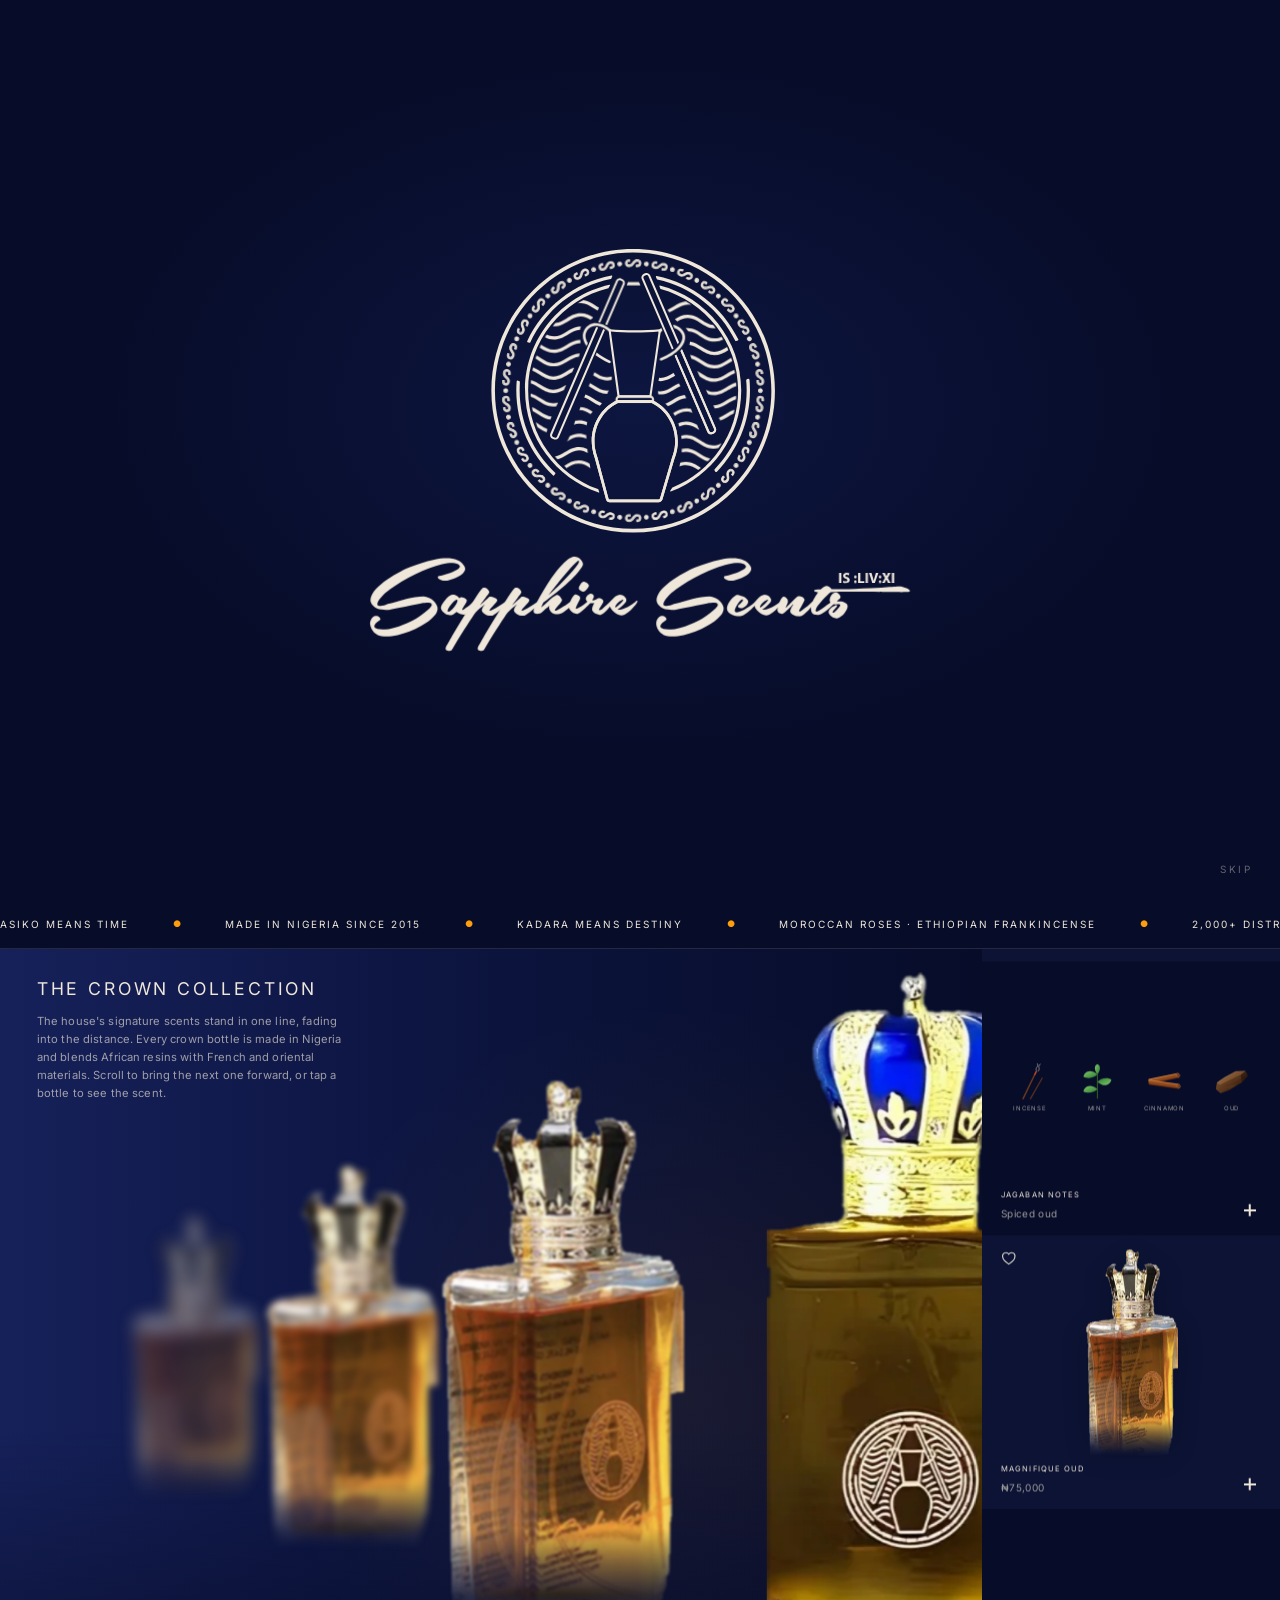
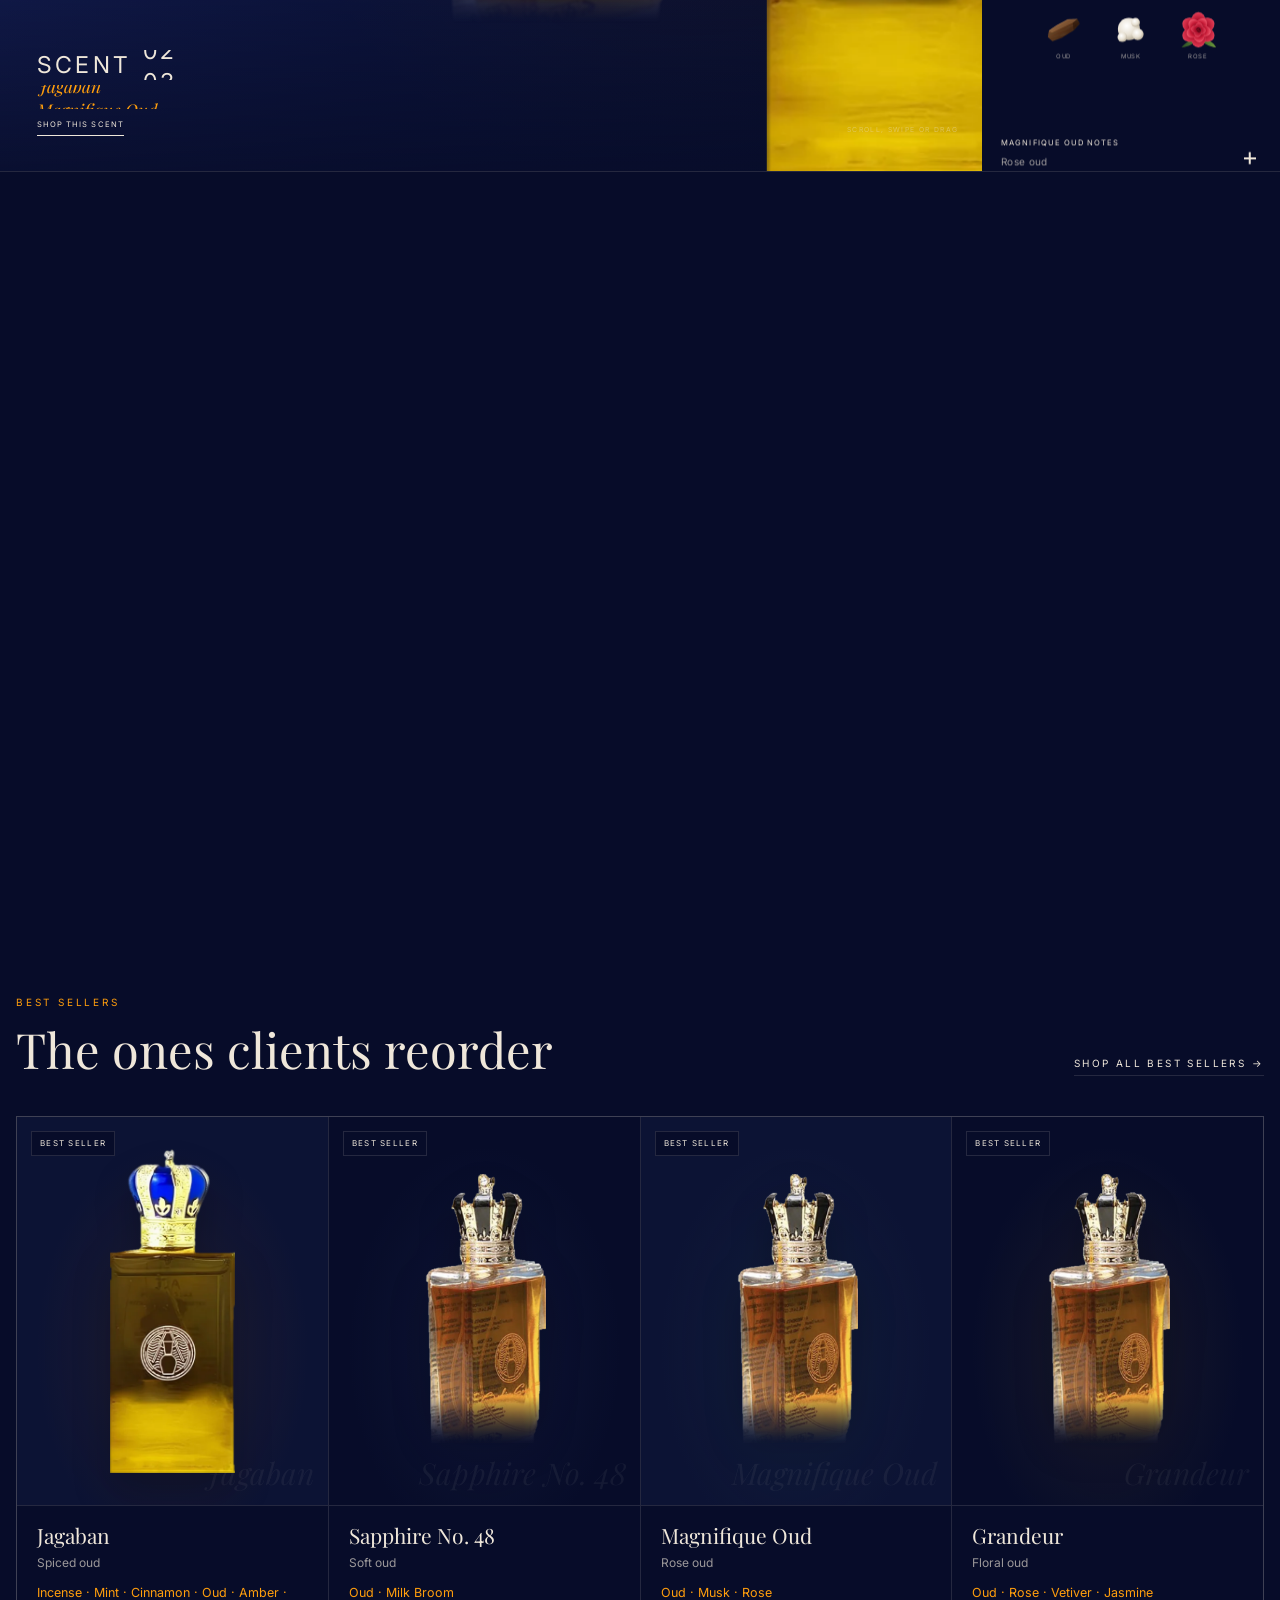
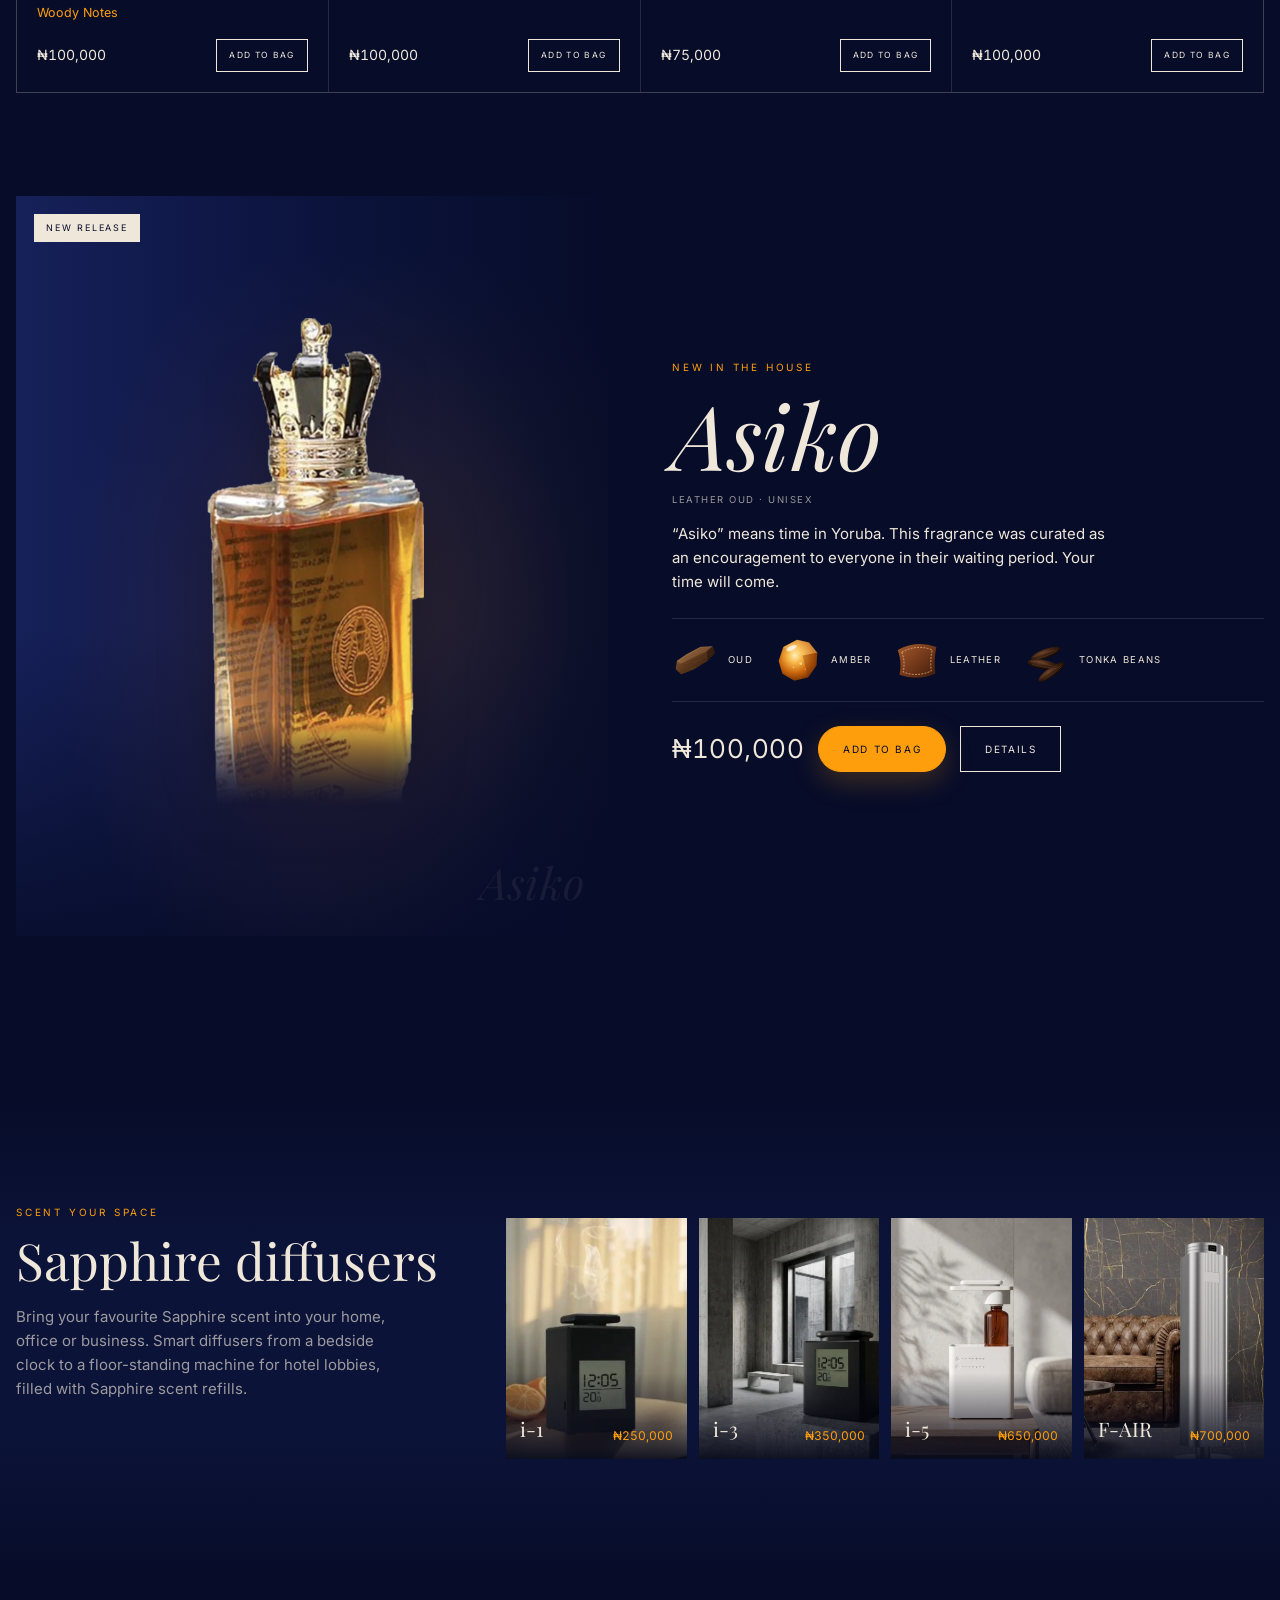
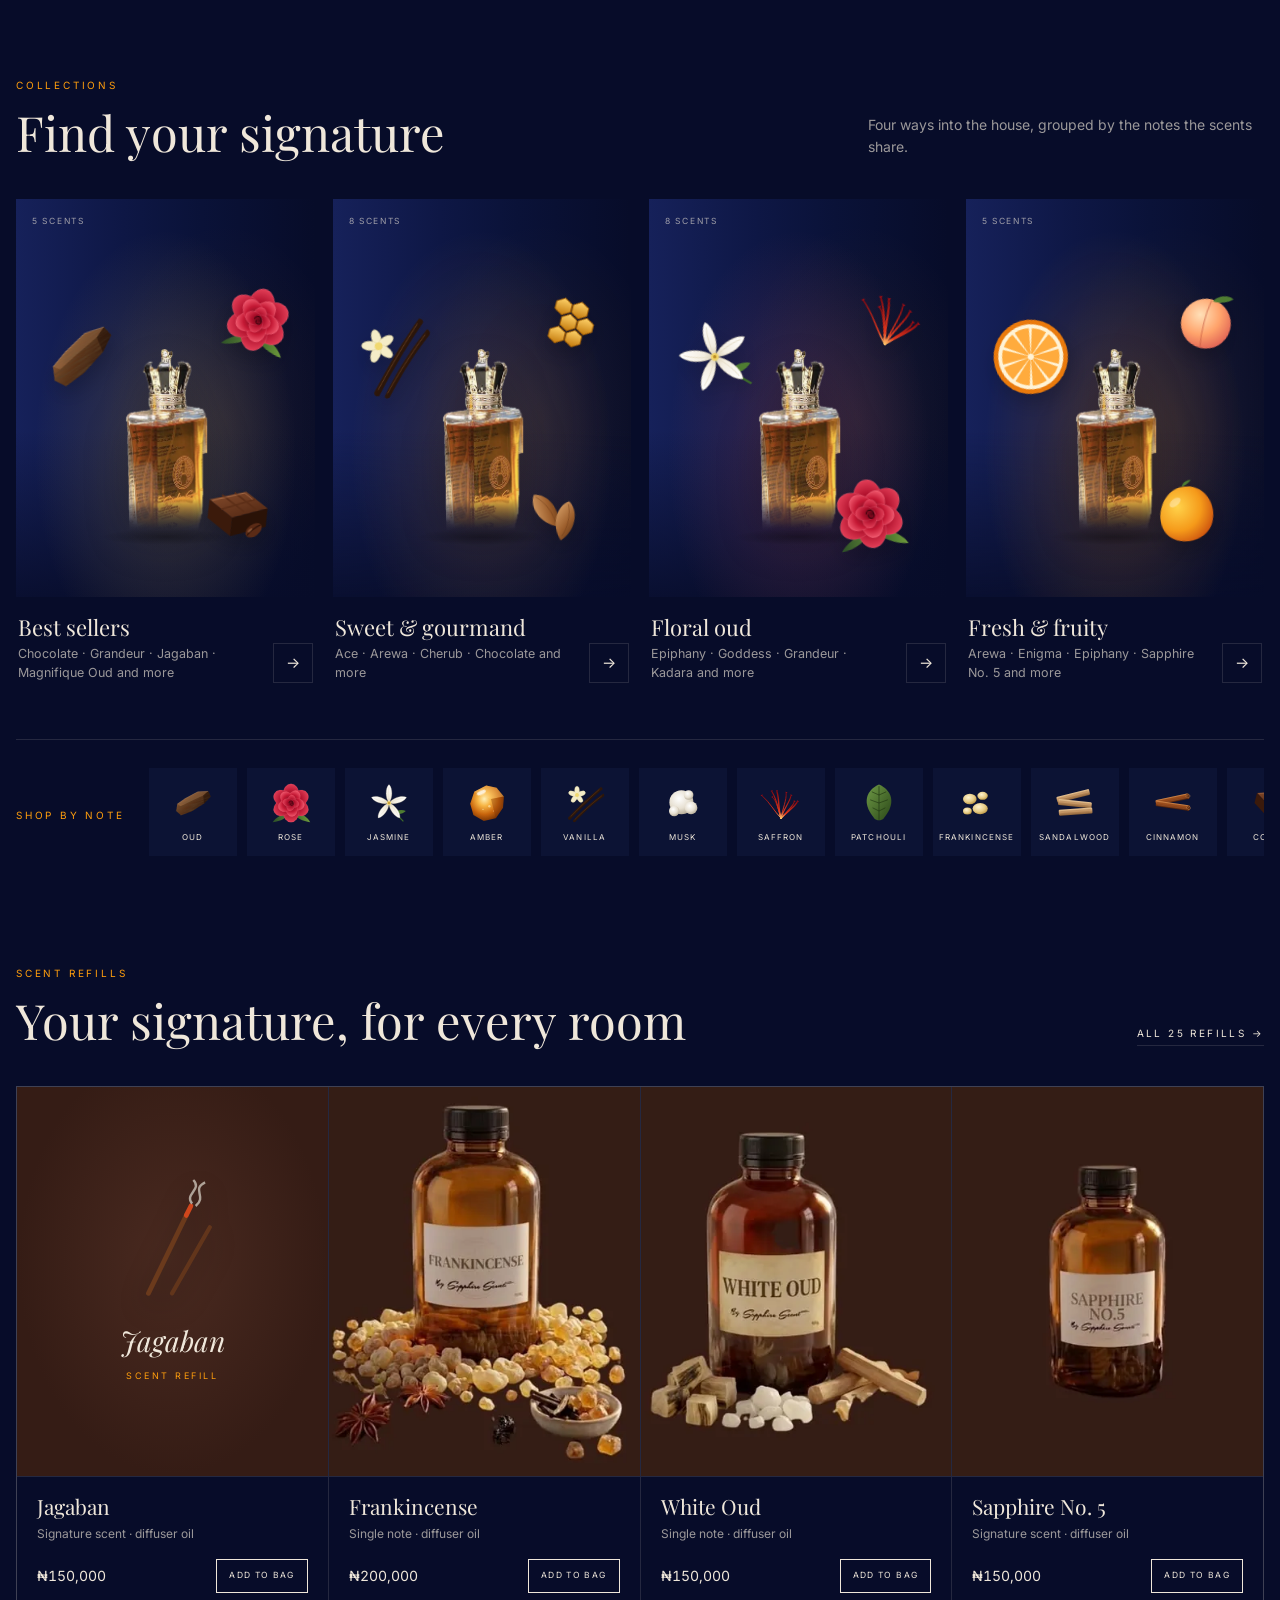
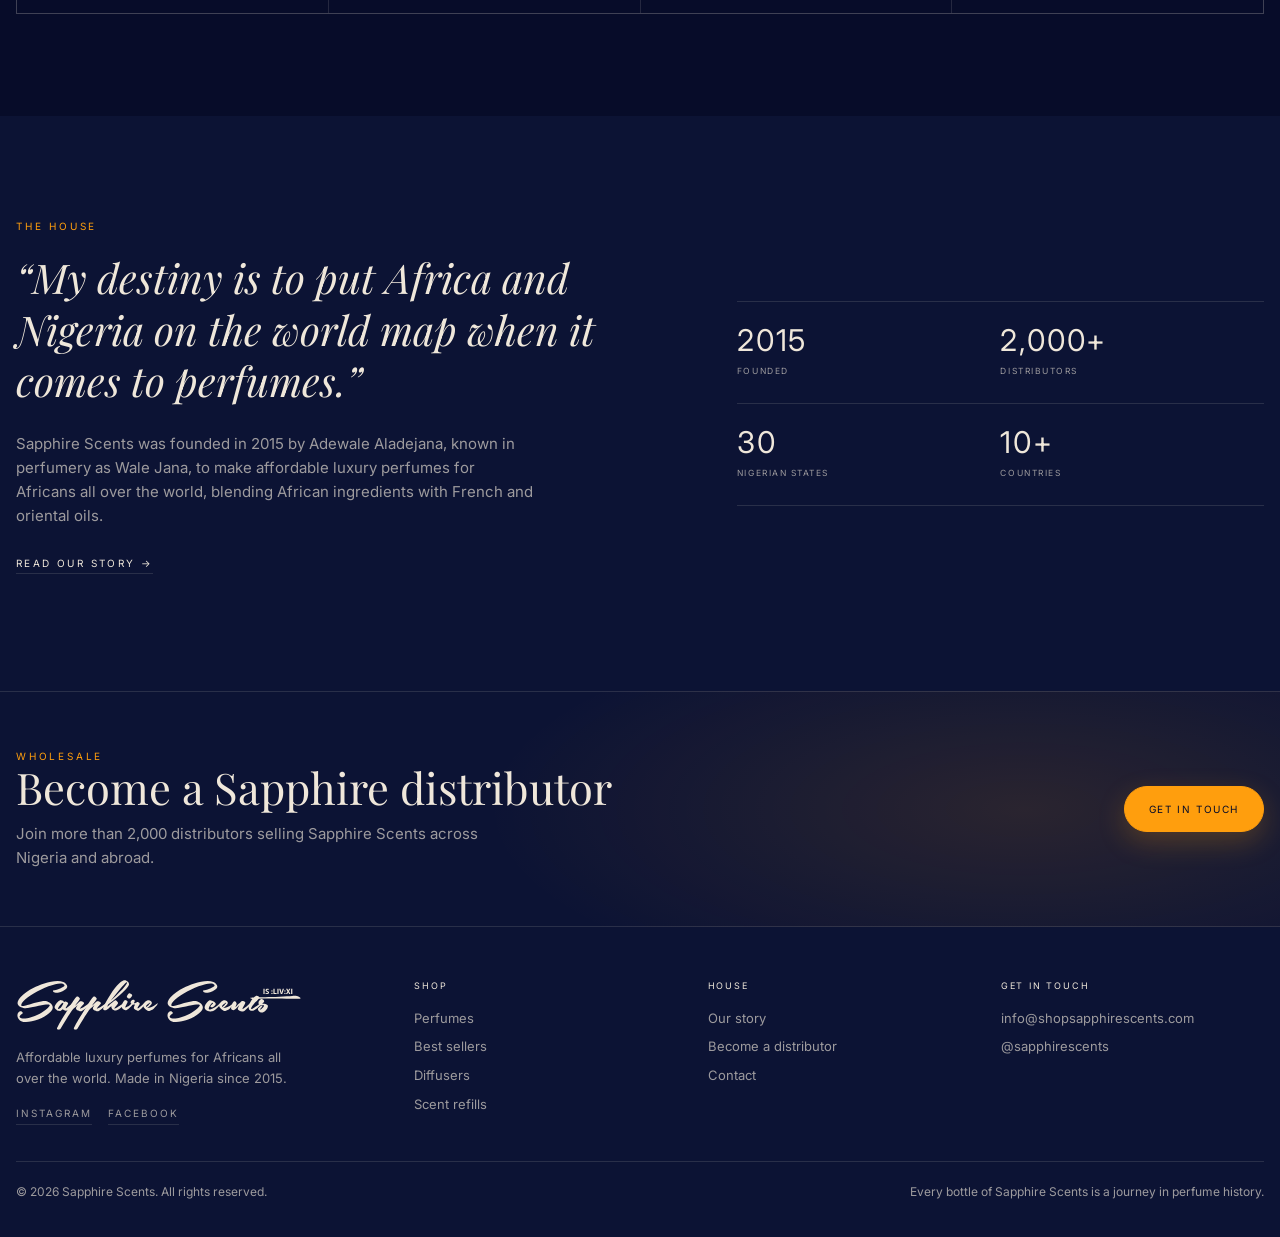
==== commit d865ecf6: "Back button on product pages; the logo intro plays once per visit instead of on every return to the " ====
--- a/index.html
+++ b/index.html
@@ -16,7 +16,7 @@
 <link rel="preconnect" href="https://fonts.googleapis.com"><link rel="preconnect" href="https://fonts.gstatic.com" crossorigin><link rel="stylesheet" href="https://fonts.googleapis.com/css2?family=Playfair+Display:ital,wght@0,400;0,500;1,400;1,500&family=Inter:wght@400;500&display=swap">
 <link rel="preload" as="image" href="images/flower.webp" fetchpriority="high">
 <link rel="preload" as="image" href="images/hero-bottle.webp" fetchpriority="high">
-<link rel="stylesheet" href="assets/css/site.css?v=202611222030">
+<link rel="stylesheet" href="assets/css/site.css?v=202611240100">
 <script>document.documentElement.classList.add("js")</script>
 </head>
 <body class="has-hero">
@@ -30,6 +30,9 @@
  /* measure each drawn path so the draw-on effect works in every browser, including iPhone Safari */
  var drawn=el.querySelectorAll('.lg-ring,.lg-big,.lg-w');
  for(var i=0;i<drawn.length;i++){var p=drawn[i],L=1;try{L=Math.ceil(p.getTotalLength())+2}catch(e){}p.style.strokeDasharray=L;p.style.strokeDashoffset=L;p.style.setProperty('--len',L)}
+ /* the intro plays once per visit; coming back to the home page (Back button, logo, Home link) skips it */
+ var seen=false;try{seen=sessionStorage.getItem('ss_intro')==='1';sessionStorage.setItem('ss_intro','1')}catch(e){}
+ if(seen||window.self!==window.top){el.parentNode&&el.parentNode.removeChild(el);done();return}
  el.classList.add('lg-go');
  document.documentElement.style.overflow='hidden';
  var t=[],finished=false;
@@ -39,9 +42,6 @@
  t.push(setTimeout(finish,rm?2600:4700));
  document.getElementById('skipIntro').addEventListener('click',finish);
  el.addEventListener('click',finish);
- try{if(window.self!==window.top)finish()}catch(e){finish()} /* the dashboard's look preview skips the intro */
- /* when the browser restores the page from its back/forward cache, show the intro again */
- window.addEventListener('pageshow',function(e){if(e.persisted)location.reload()});
 })();
 </script>
 <header id="site-header" class="site"></header>
@@ -168,9 +168,9 @@
 
 </main>
 <footer id="site-footer"></footer>
-<script src="assets/js/catalog.js?v=202611222030"></script>
+<script src="assets/js/catalog.js?v=202611240100"></script>
 <script src="/api/catalog"></script>
-<script src="assets/js/site.js?v=202611222030"></script>
+<script src="assets/js/site.js?v=202611240100"></script>
 <script>
 /* ================= HERO: lights-on opening, a different diffuser on each visit ================= */
 (function(){
--- a/assets/css/site.css
+++ b/assets/css/site.css
@@ -725,3 +725,6 @@
 :root[data-look="rose"] :is(.hbg,.front img){filter:hue-rotate(115deg) saturate(.85) brightness(.95)}
 :root[data-look="emerald"] :is(.hbg,.front img){filter:hue-rotate(-85deg) saturate(.75) brightness(.9)}
 :root[data-look="ivory"] :is(.hbg,.front img){filter:grayscale(1) invert(.94) sepia(.35) contrast(.8) brightness(1.04)}
+
+.crumbs .pback{display:inline-flex;align-items:center;gap:6px;margin-right:14px;padding:6px 12px 6px 8px;border:1px solid var(--line);border-radius:999px;color:var(--ink);text-decoration:none}
+.crumbs .pback:hover{border-color:var(--gold);color:var(--gold)}
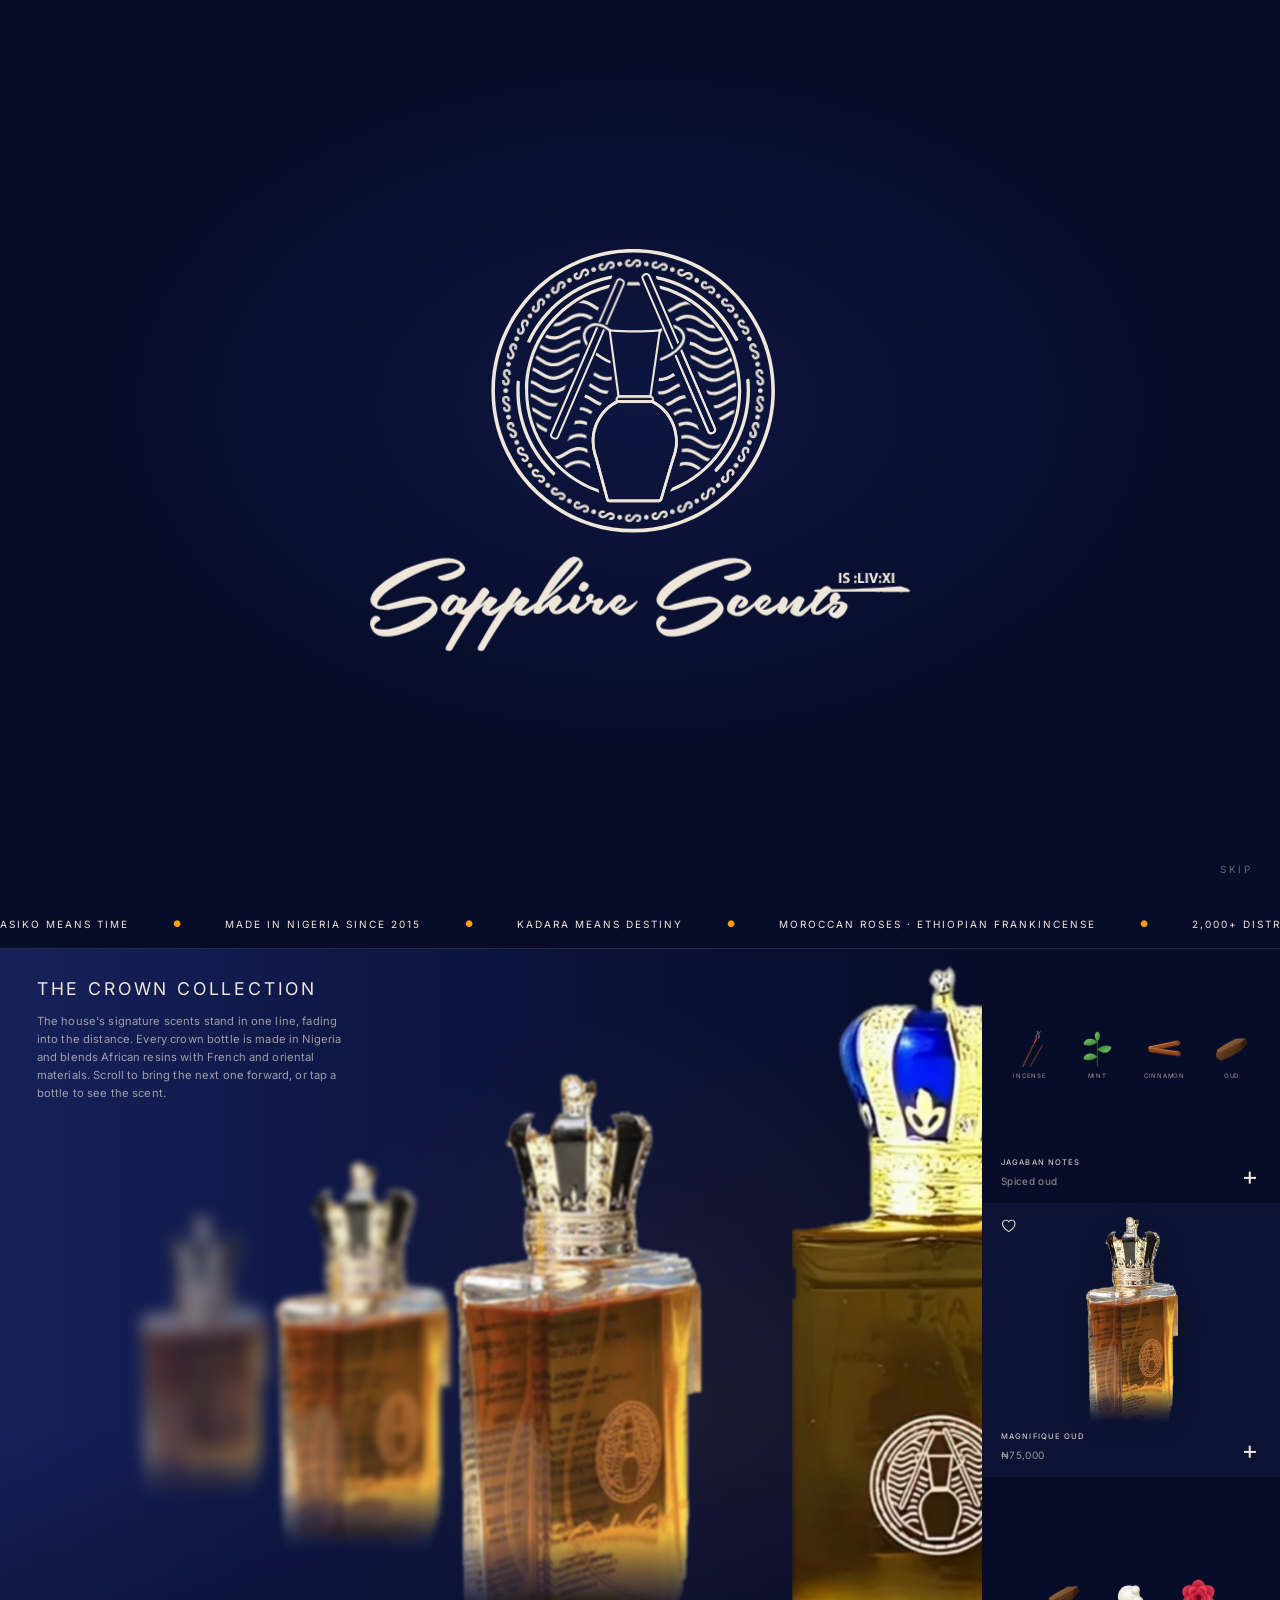
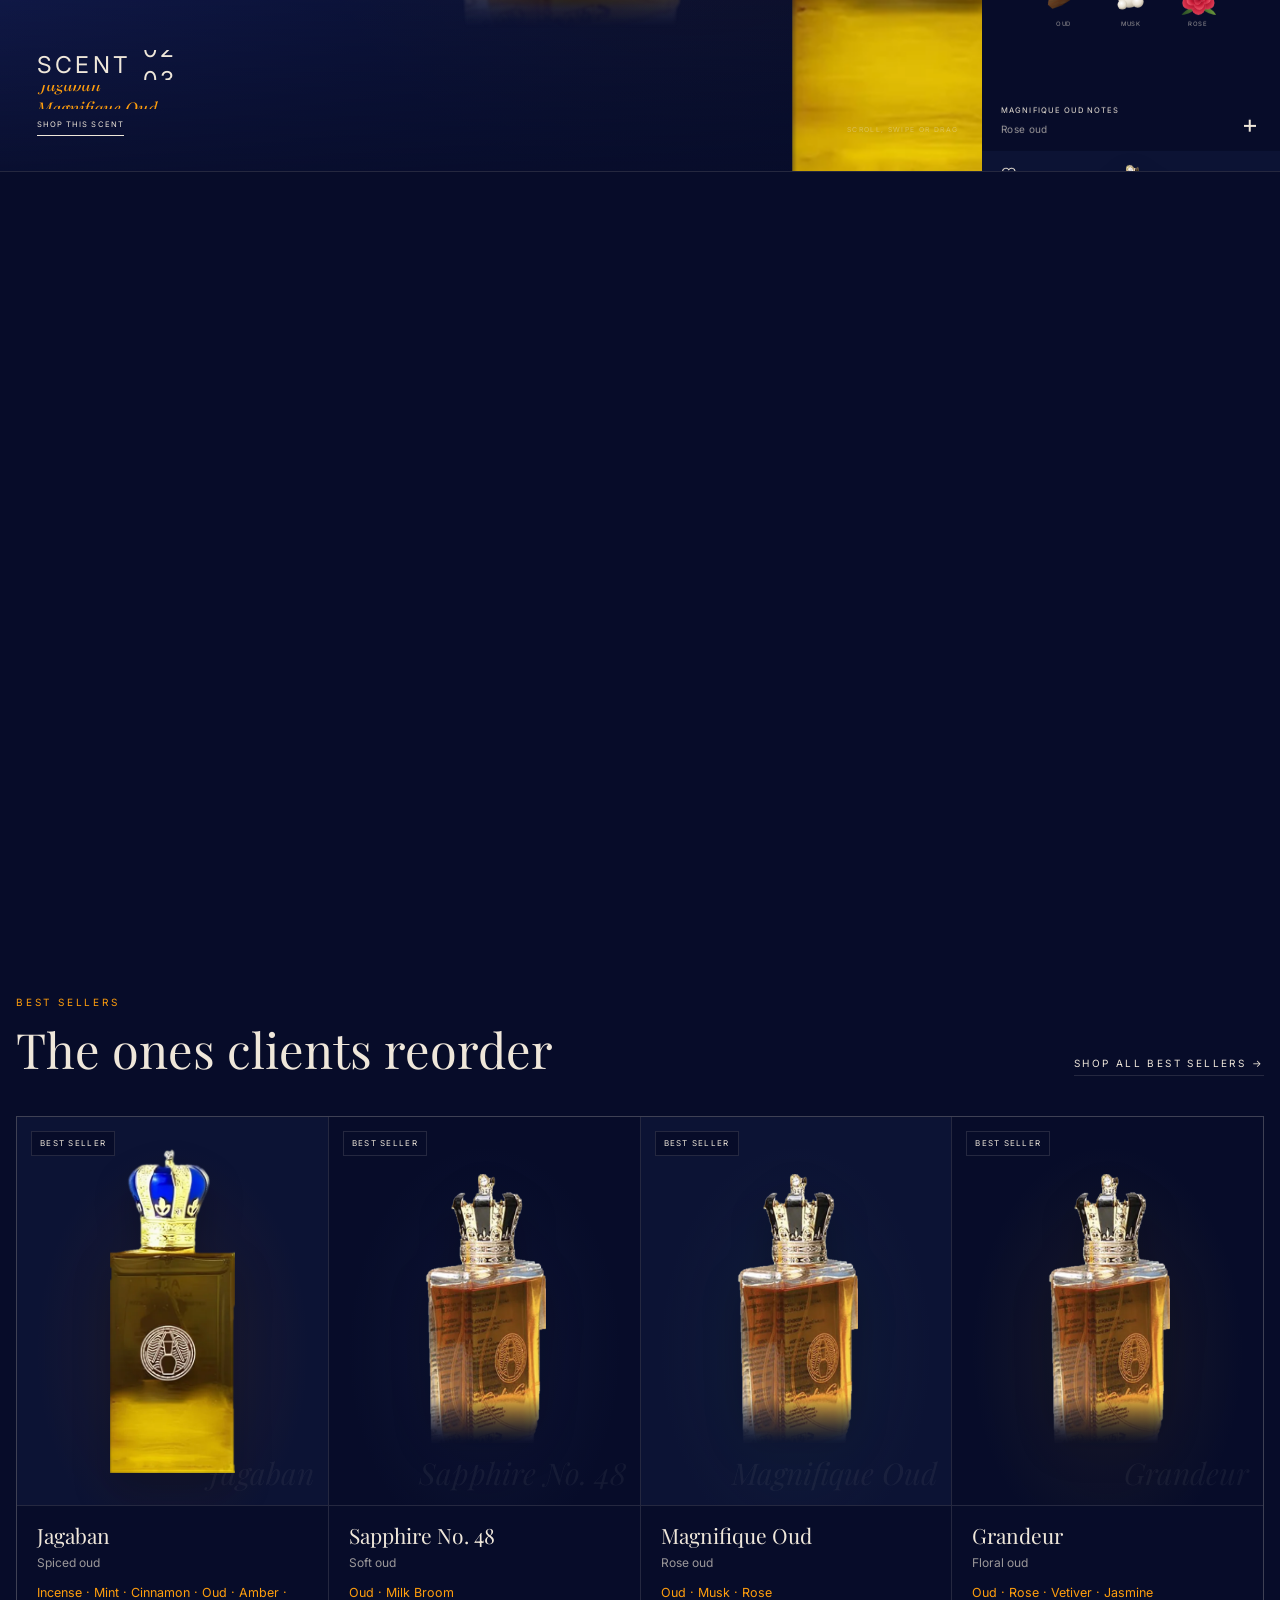
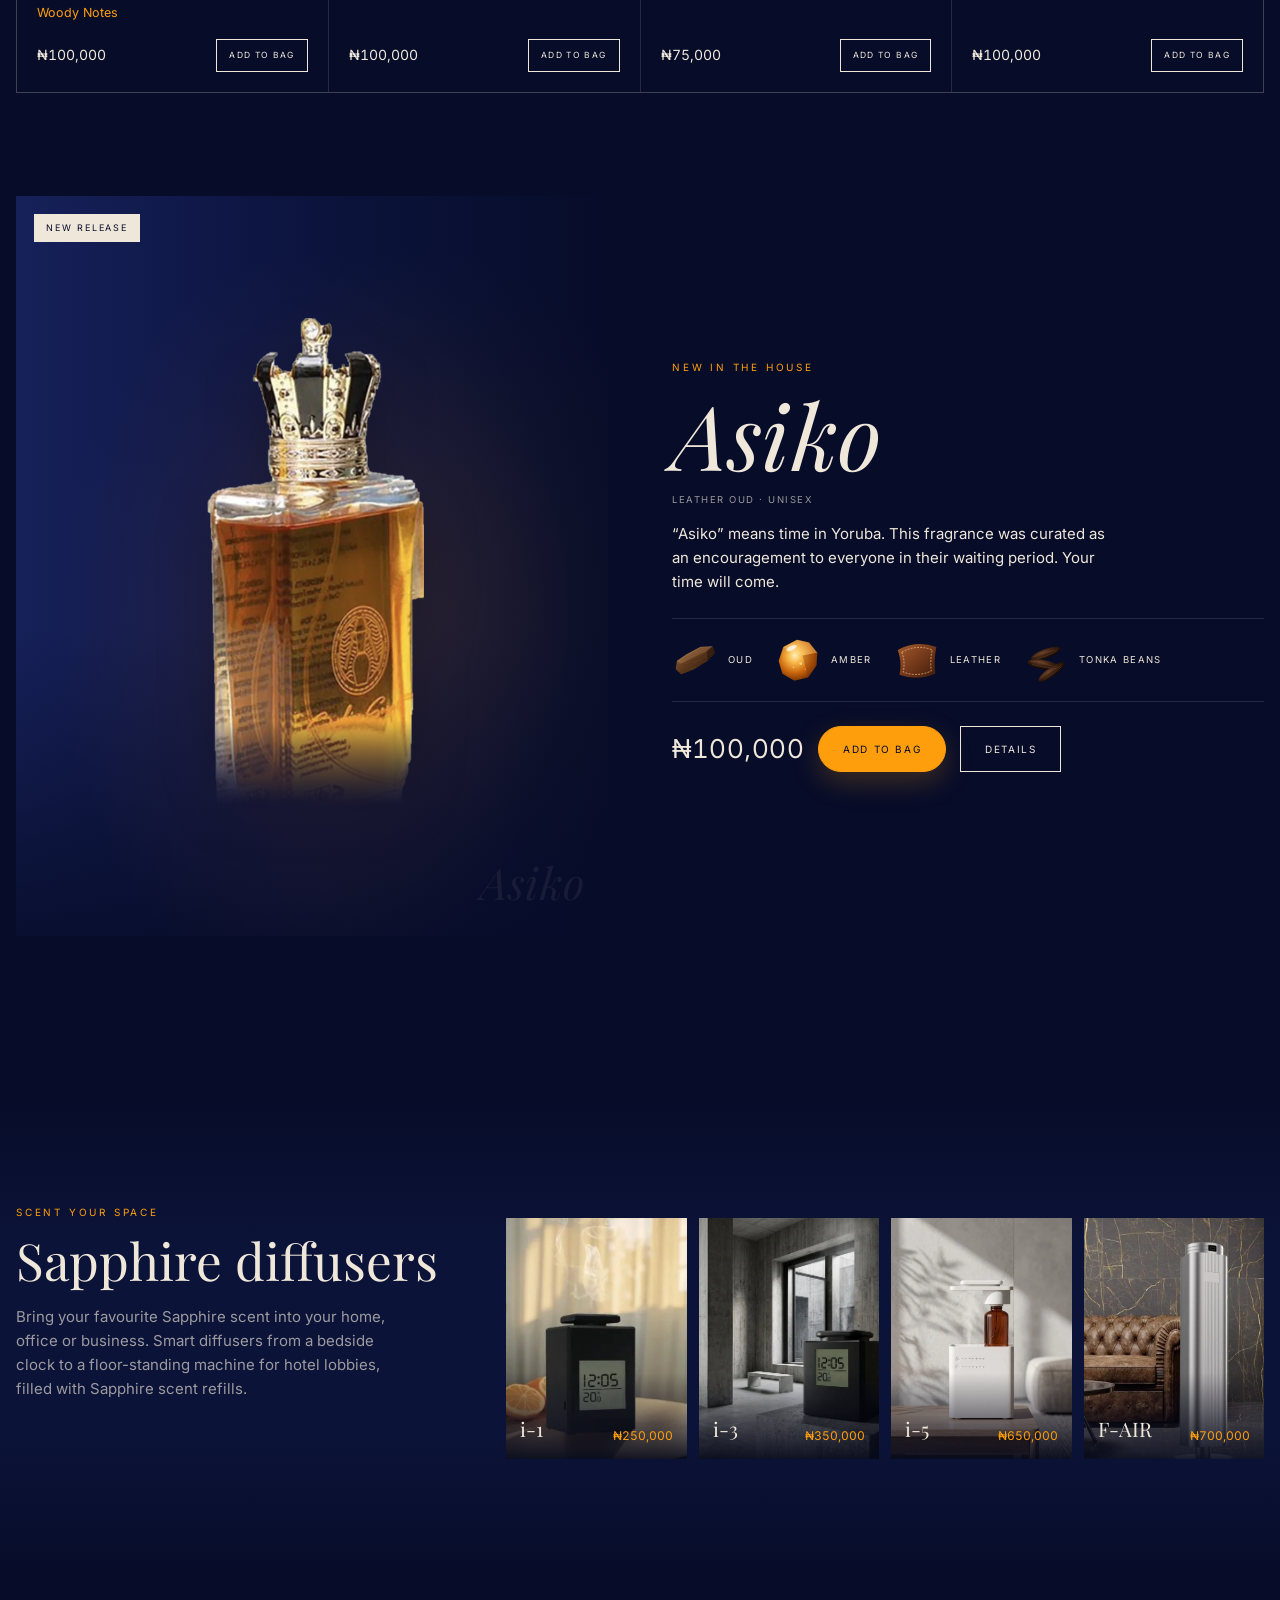
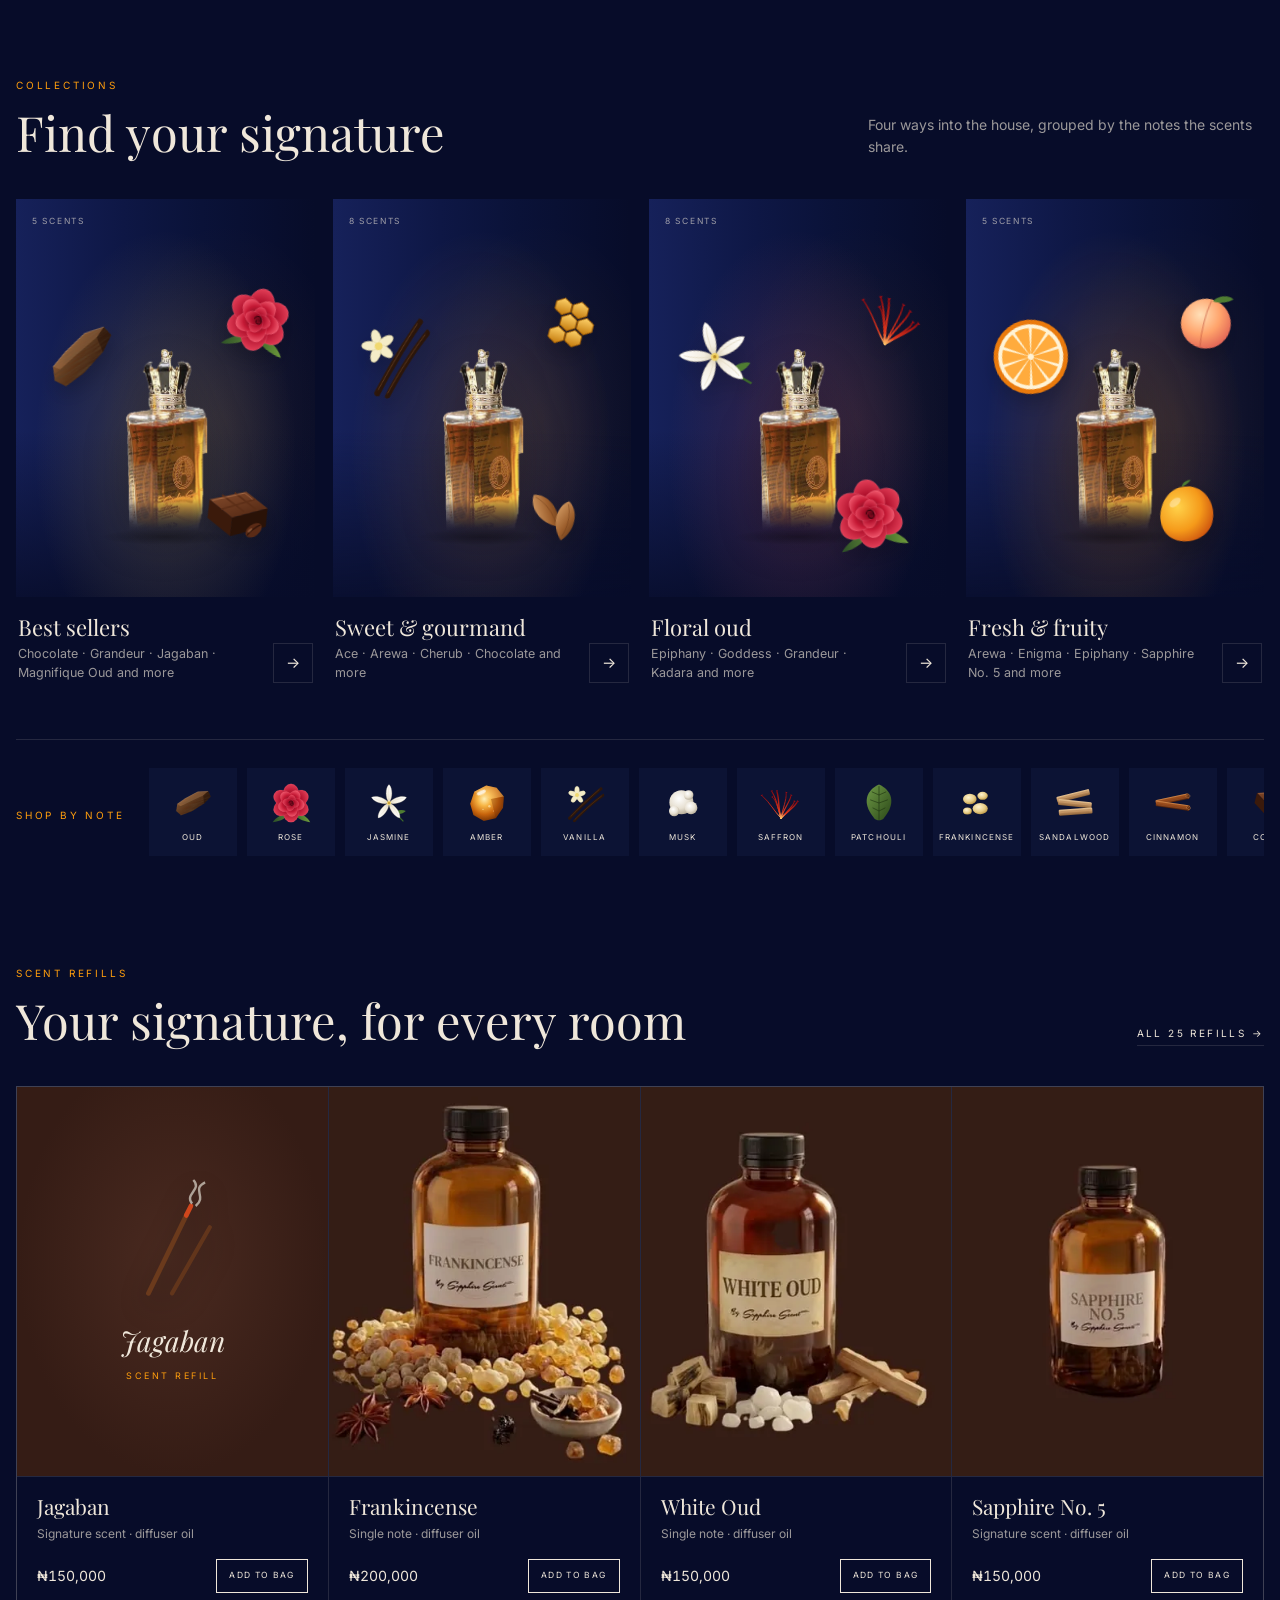
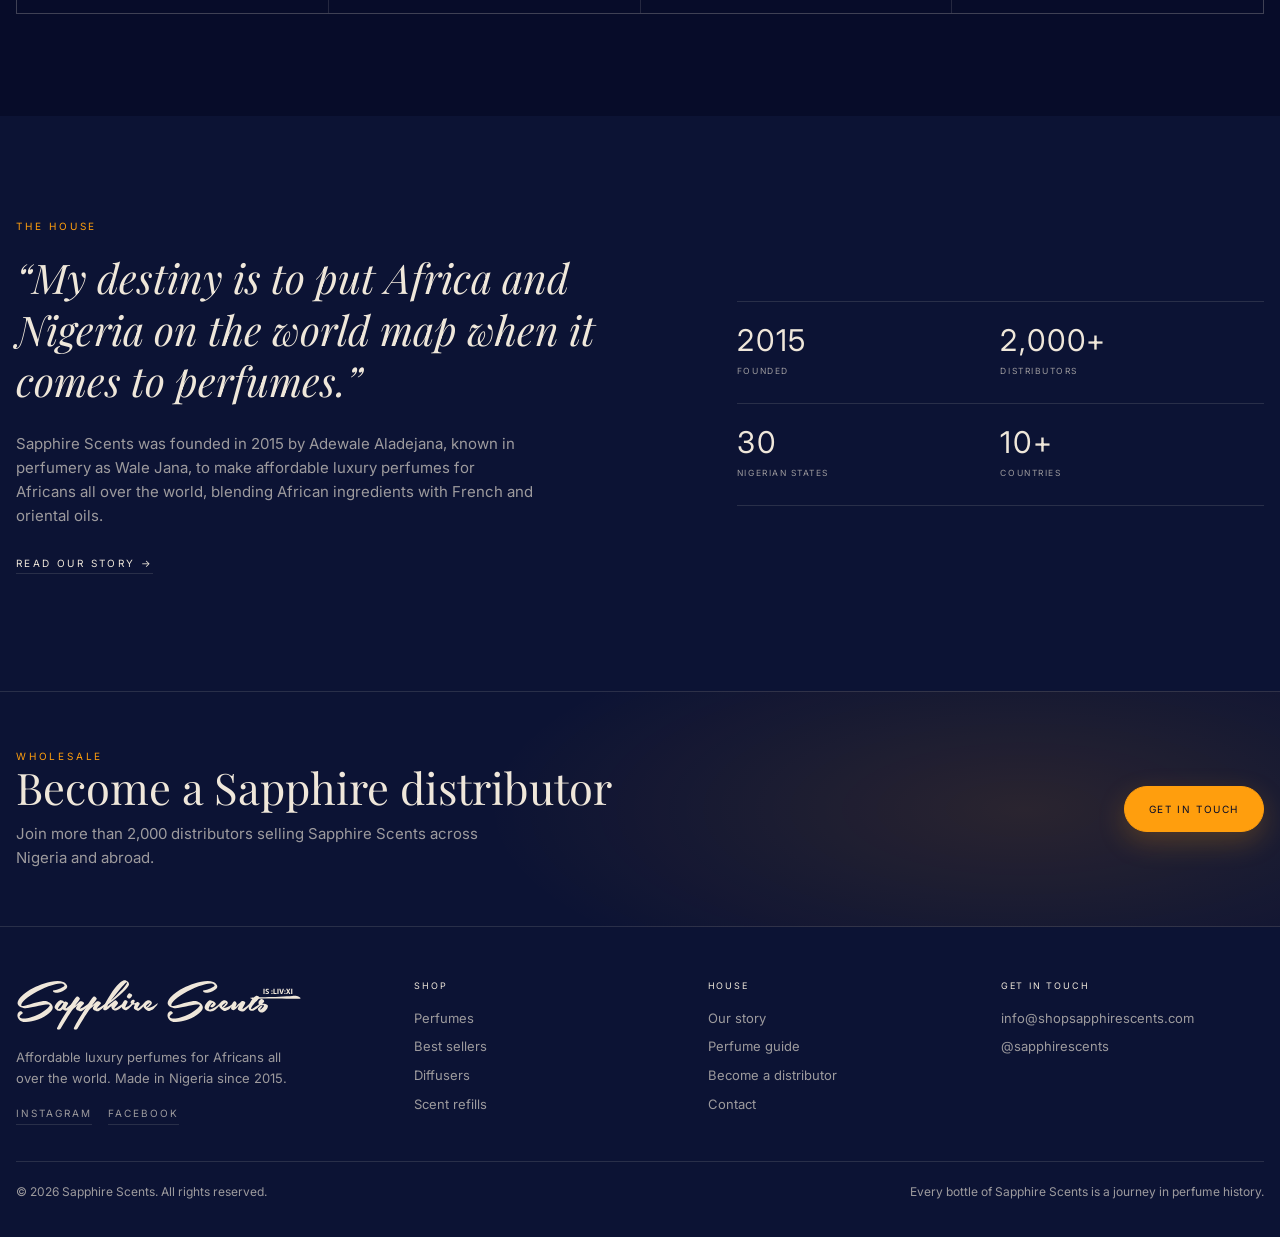
==== commit 5a3f4204: "Search and AI visibility: server-rendered product and category text with schema.org data, clean cano" ====
--- a/index.html
+++ b/index.html
@@ -16,7 +16,7 @@
 <link rel="preconnect" href="https://fonts.googleapis.com"><link rel="preconnect" href="https://fonts.gstatic.com" crossorigin><link rel="stylesheet" href="https://fonts.googleapis.com/css2?family=Playfair+Display:ital,wght@0,400;0,500;1,400;1,500&family=Inter:wght@400;500&display=swap">
 <link rel="preload" as="image" href="images/flower.webp" fetchpriority="high">
 <link rel="preload" as="image" href="images/hero-bottle.webp" fetchpriority="high">
-<link rel="stylesheet" href="assets/css/site.css?v=202611240100">
+<link rel="stylesheet" href="assets/css/site.css?v=202611240420">
 <script>document.documentElement.classList.add("js")</script>
 </head>
 <body class="has-hero">
@@ -168,9 +168,9 @@
 
 </main>
 <footer id="site-footer"></footer>
-<script src="assets/js/catalog.js?v=202611240100"></script>
+<script src="assets/js/catalog.js?v=202611240420"></script>
 <script src="/api/catalog"></script>
-<script src="assets/js/site.js?v=202611240100"></script>
+<script src="assets/js/site.js?v=202611240420"></script>
 <script>
 /* ================= HERO: lights-on opening, a different diffuser on each visit ================= */
 (function(){
--- a/assets/css/site.css
+++ b/assets/css/site.css
@@ -728,3 +728,9 @@
 
 .crumbs .pback{display:inline-flex;align-items:center;gap:6px;margin-right:14px;padding:6px 12px 6px 8px;border:1px solid var(--line);border-radius:999px;color:var(--ink);text-decoration:none}
 .crumbs .pback:hover{border-color:var(--gold);color:var(--gold)}
+.ssr{color:var(--mid);font-size:15px;line-height:1.6;max-width:65ch}.ssr h1{font-family:var(--display);font-weight:400;color:var(--ink)}
+.guide h2{font-family:var(--display);font-weight:400;font-size:clamp(26px,3vw,36px);margin:44px 0 12px;color:var(--ink)}
+.guide h3{font-family:var(--display);font-weight:400;font-size:21px;margin:26px 0 6px;color:var(--ink)}
+.guide ul{color:var(--mid);line-height:1.8;padding-left:20px}
+.guide a:not(.tlink){color:var(--gold)}
+.guide b{color:var(--ink);font-weight:500}
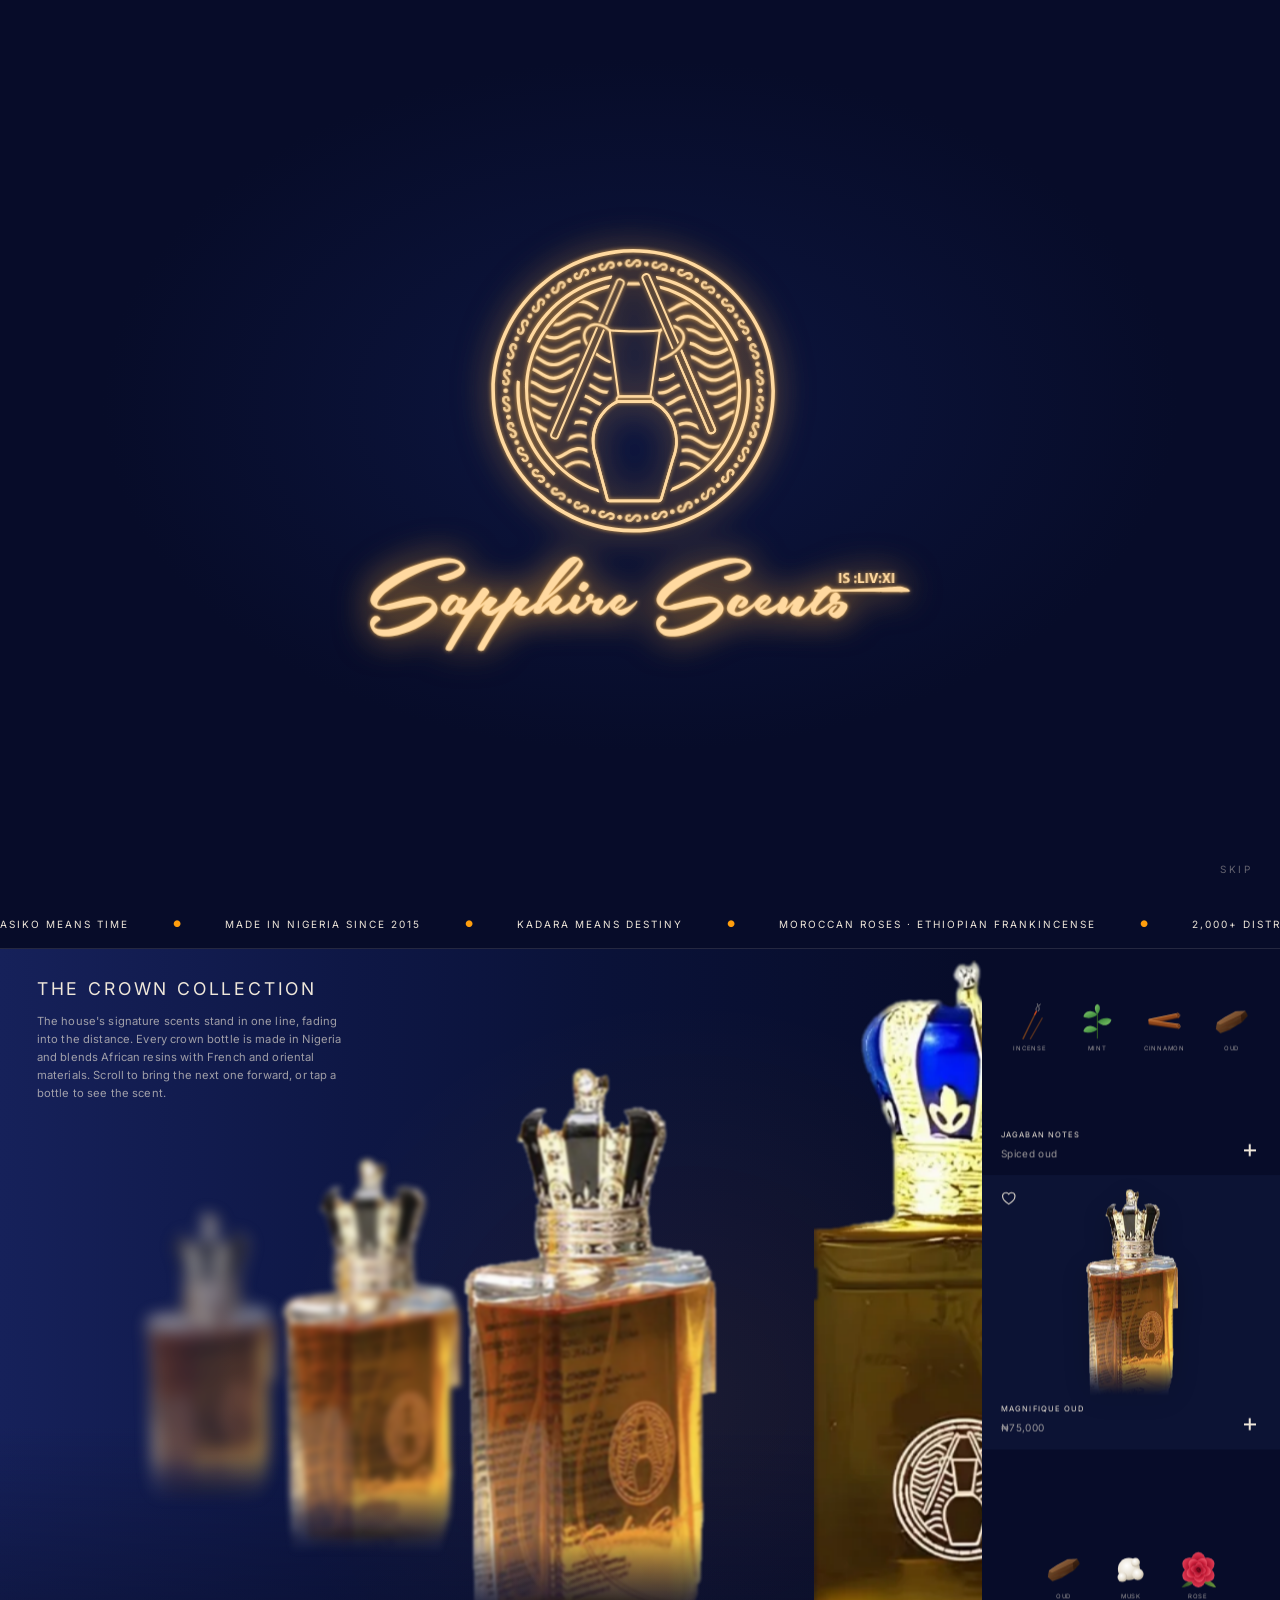
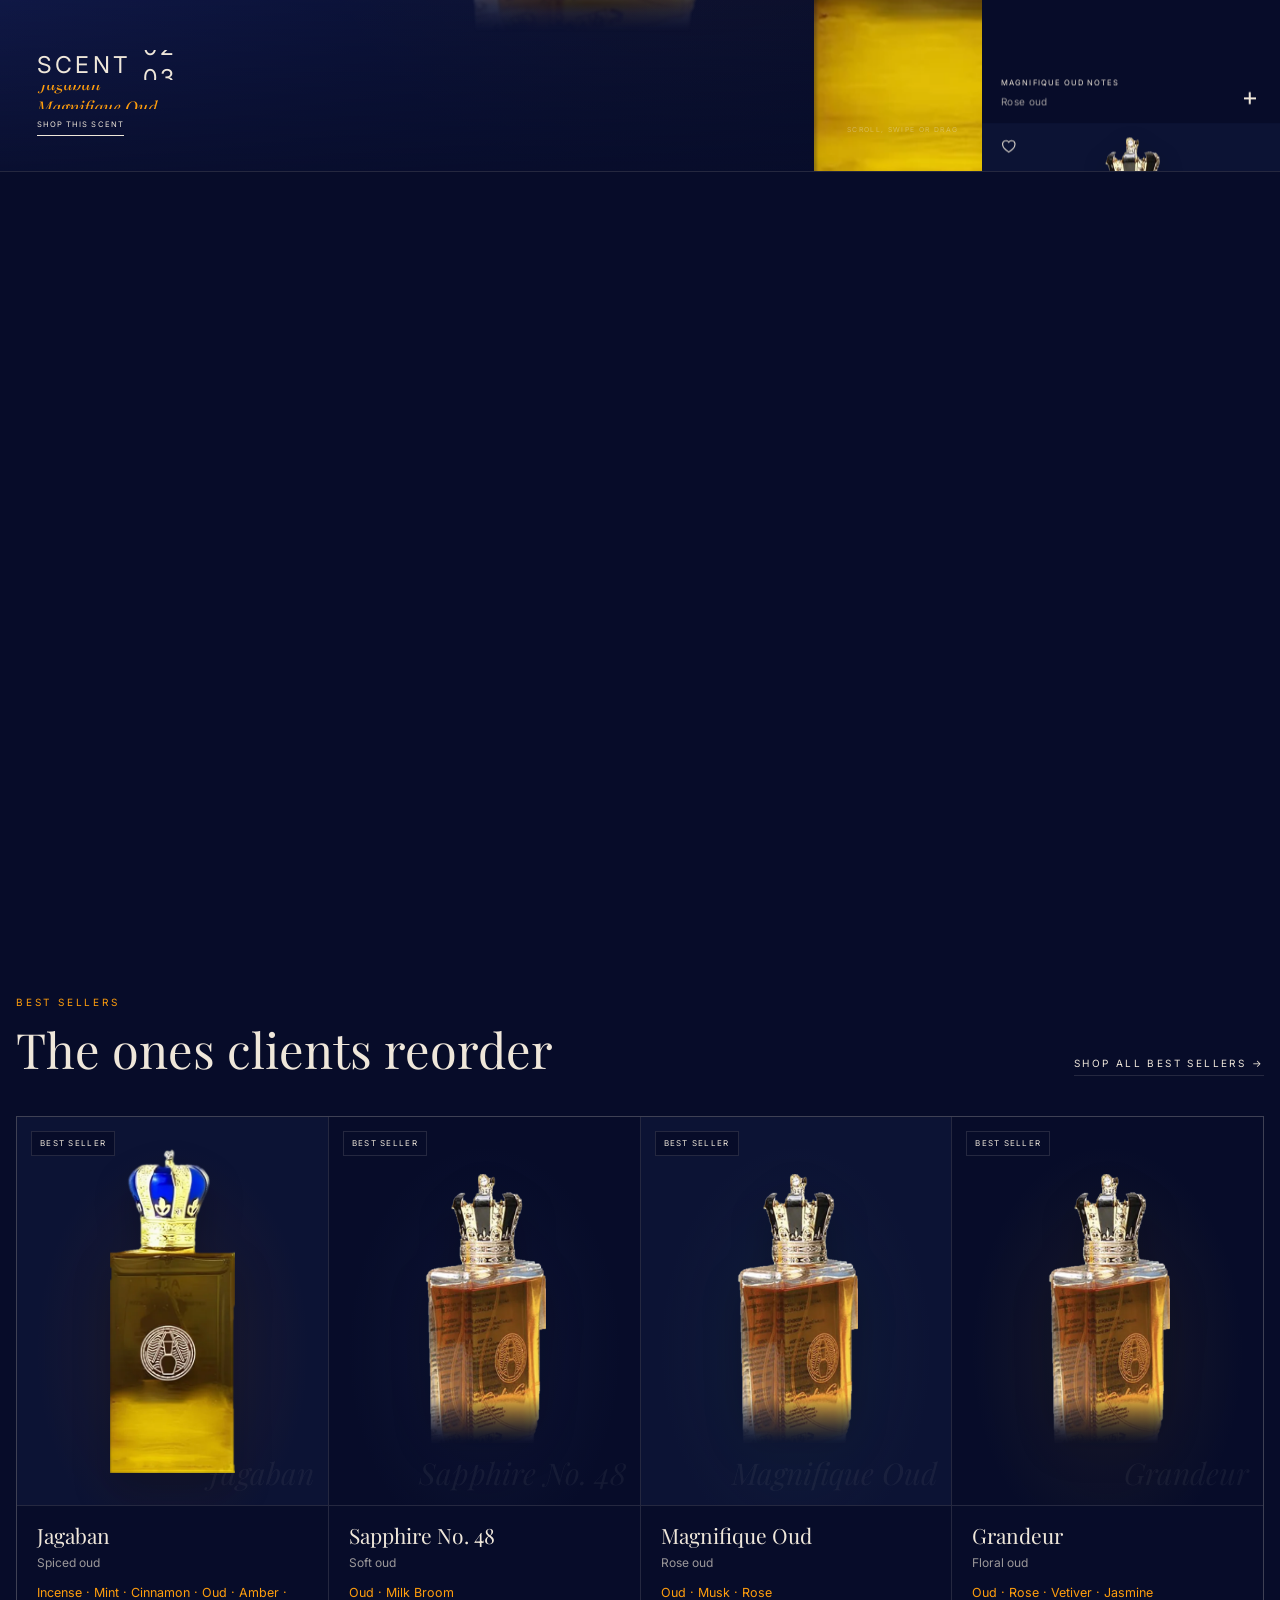
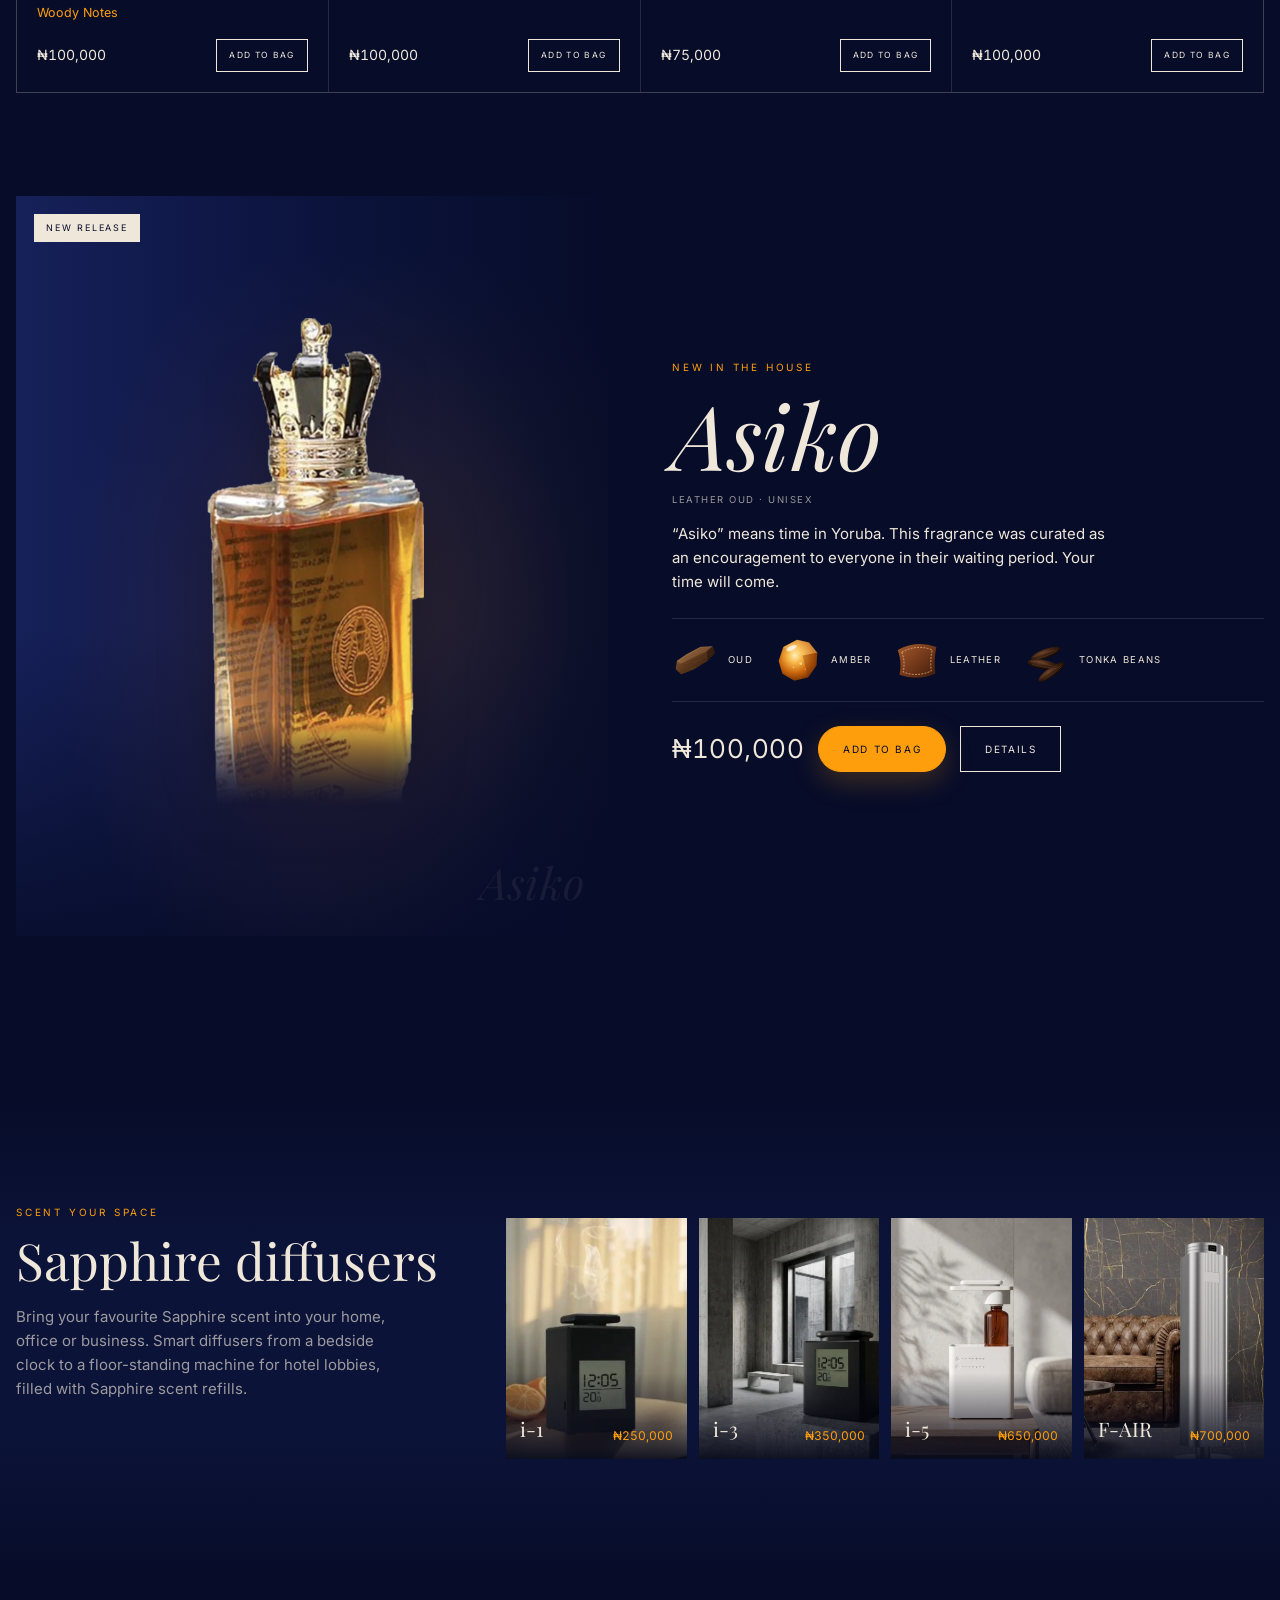
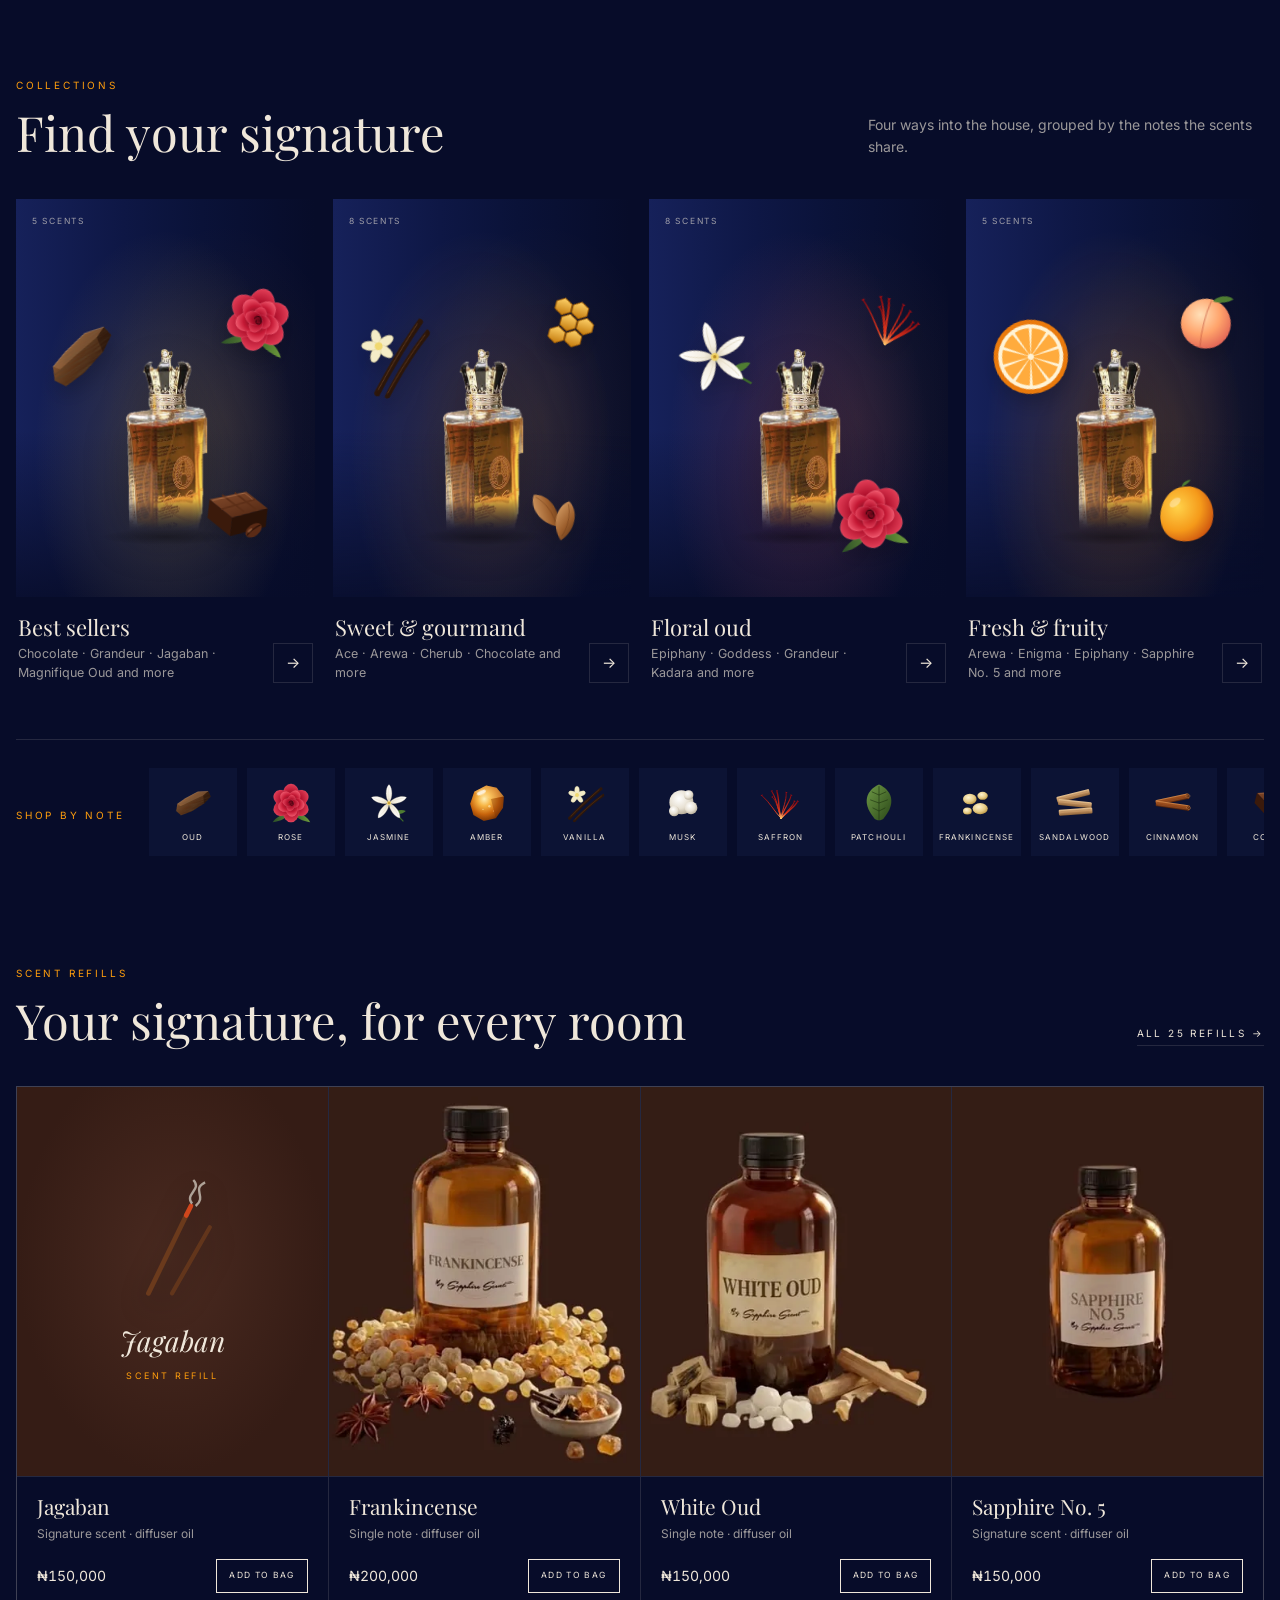
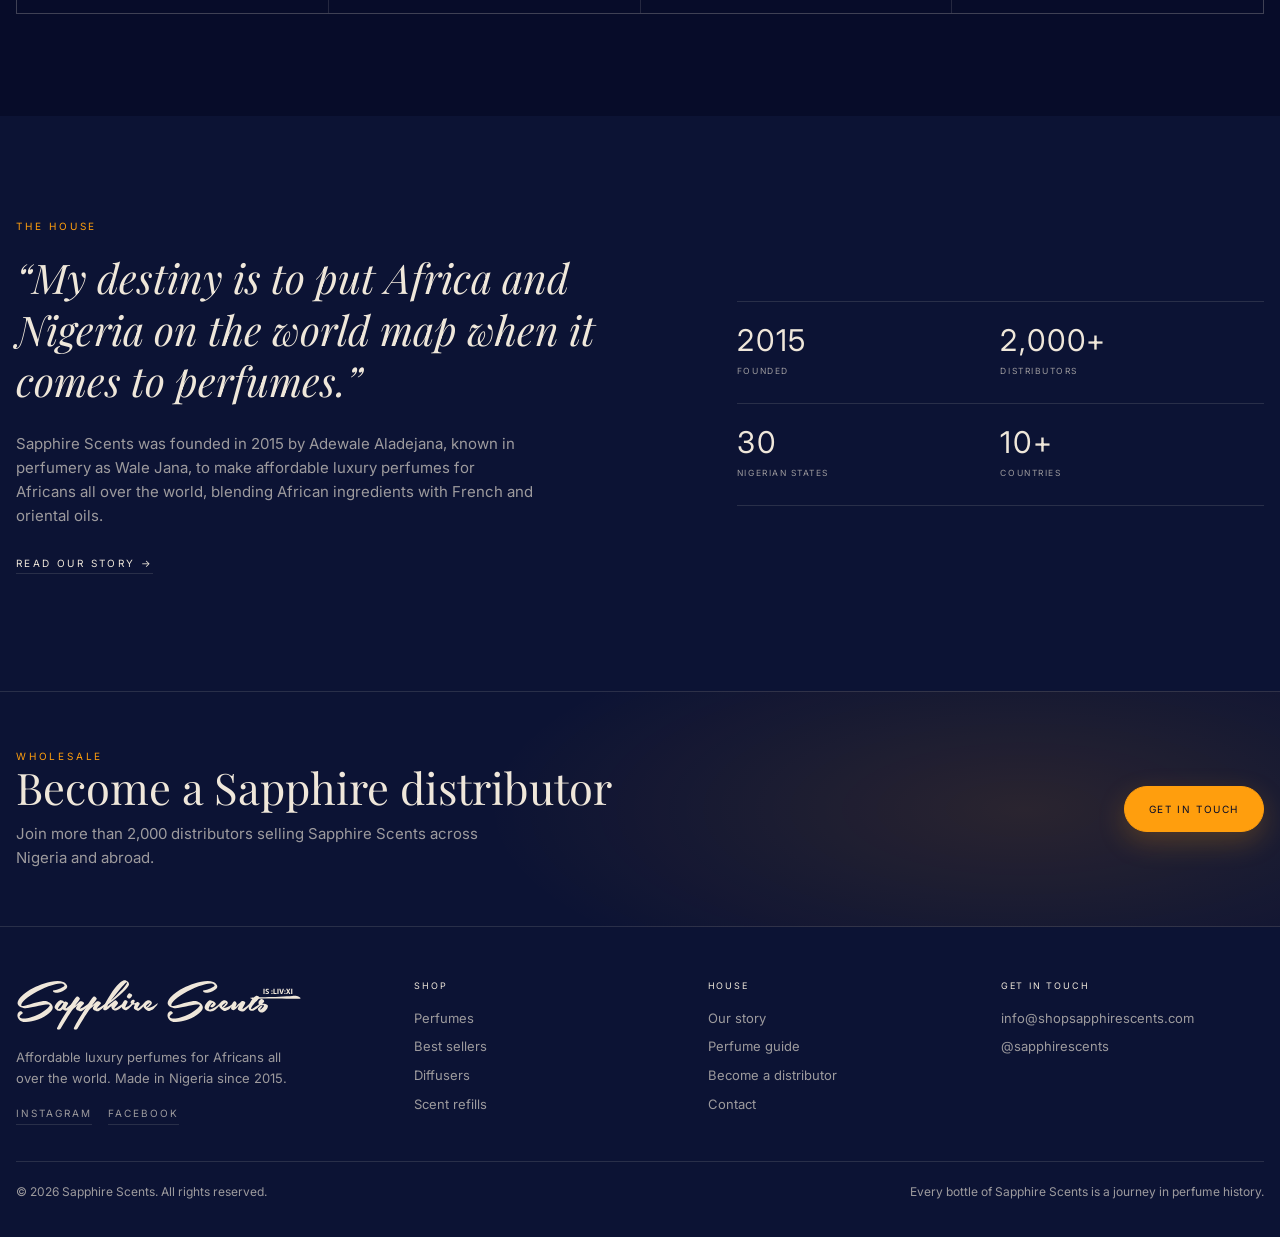
==== commit 6071d070: "Guide: answer 'No. 1 perfume brand in Nigeria' honestly with press proof; founder FAQ; home and AI s" ====
--- a/index.html
+++ b/index.html
@@ -4,11 +4,11 @@
 <meta charset="utf-8">
 <meta name="viewport" content="width=device-width,initial-scale=1,viewport-fit=cover">
 <title>Sapphire Scents | Luxury perfumes made in Nigeria</title>
-<meta name="description" content="Sapphire Scents: oud-led luxury perfumes, smart diffusers and scent refills, made in Nigeria since 2015 by Wale Jana.">
+<meta name="description" content="Sapphire Scents, a leading Nigerian perfume brand: oud-led luxury perfumes, smart diffusers and scent refills, made in Nigeria since 2015 by Wale Jana.">
 <meta name="theme-color" content="#070C29">
 <meta property="og:site_name" content="Sapphire Scents">
 <meta property="og:title" content="Sapphire Scents | Luxury perfumes made in Nigeria">
-<meta property="og:description" content="Sapphire Scents: oud-led luxury perfumes, smart diffusers and scent refills, made in Nigeria since 2015 by Wale Jana.">
+<meta property="og:description" content="Sapphire Scents, a leading Nigerian perfume brand: oud-led luxury perfumes, smart diffusers and scent refills, made in Nigeria since 2015 by Wale Jana.">
 <meta property="og:image" content="/images/crown-jagaban.webp">
 <script type="application/ld+json">{"@context":"https://schema.org","@graph":[{"@type":"Organization","@id":"https://www.shopsapphirescents.com/#org","name":"Sapphire Scents","url":"https://www.shopsapphirescents.com/","logo":"https://www.shopsapphirescents.com/images/crown-jagaban.webp","foundingDate":"2015","founder":{"@type":"Person","name":"Wale Jana"},"areaServed":"NG","description":"Nigerian luxury perfume house making oud-led perfumes, scent refills and smart diffusers, with event scenting for weddings, launches and parties."},{"@type":"WebSite","url":"https://www.shopsapphirescents.com/","name":"Sapphire Scents","publisher":{"@id":"https://www.shopsapphirescents.com/#org"},"potentialAction":{"@type":"SearchAction","target":"https://www.shopsapphirescents.com/search?q={q}","query-input":"required name=q"}},{"@type":"Service","name":"Event scenting","provider":{"@id":"https://www.shopsapphirescents.com/#org"},"areaServed":"NG","offers":{"@type":"Offer","price":"1200000","priceCurrency":"NGN"}}]}</script>
 <link rel="canonical" href="https://www.shopsapphirescents.com/">
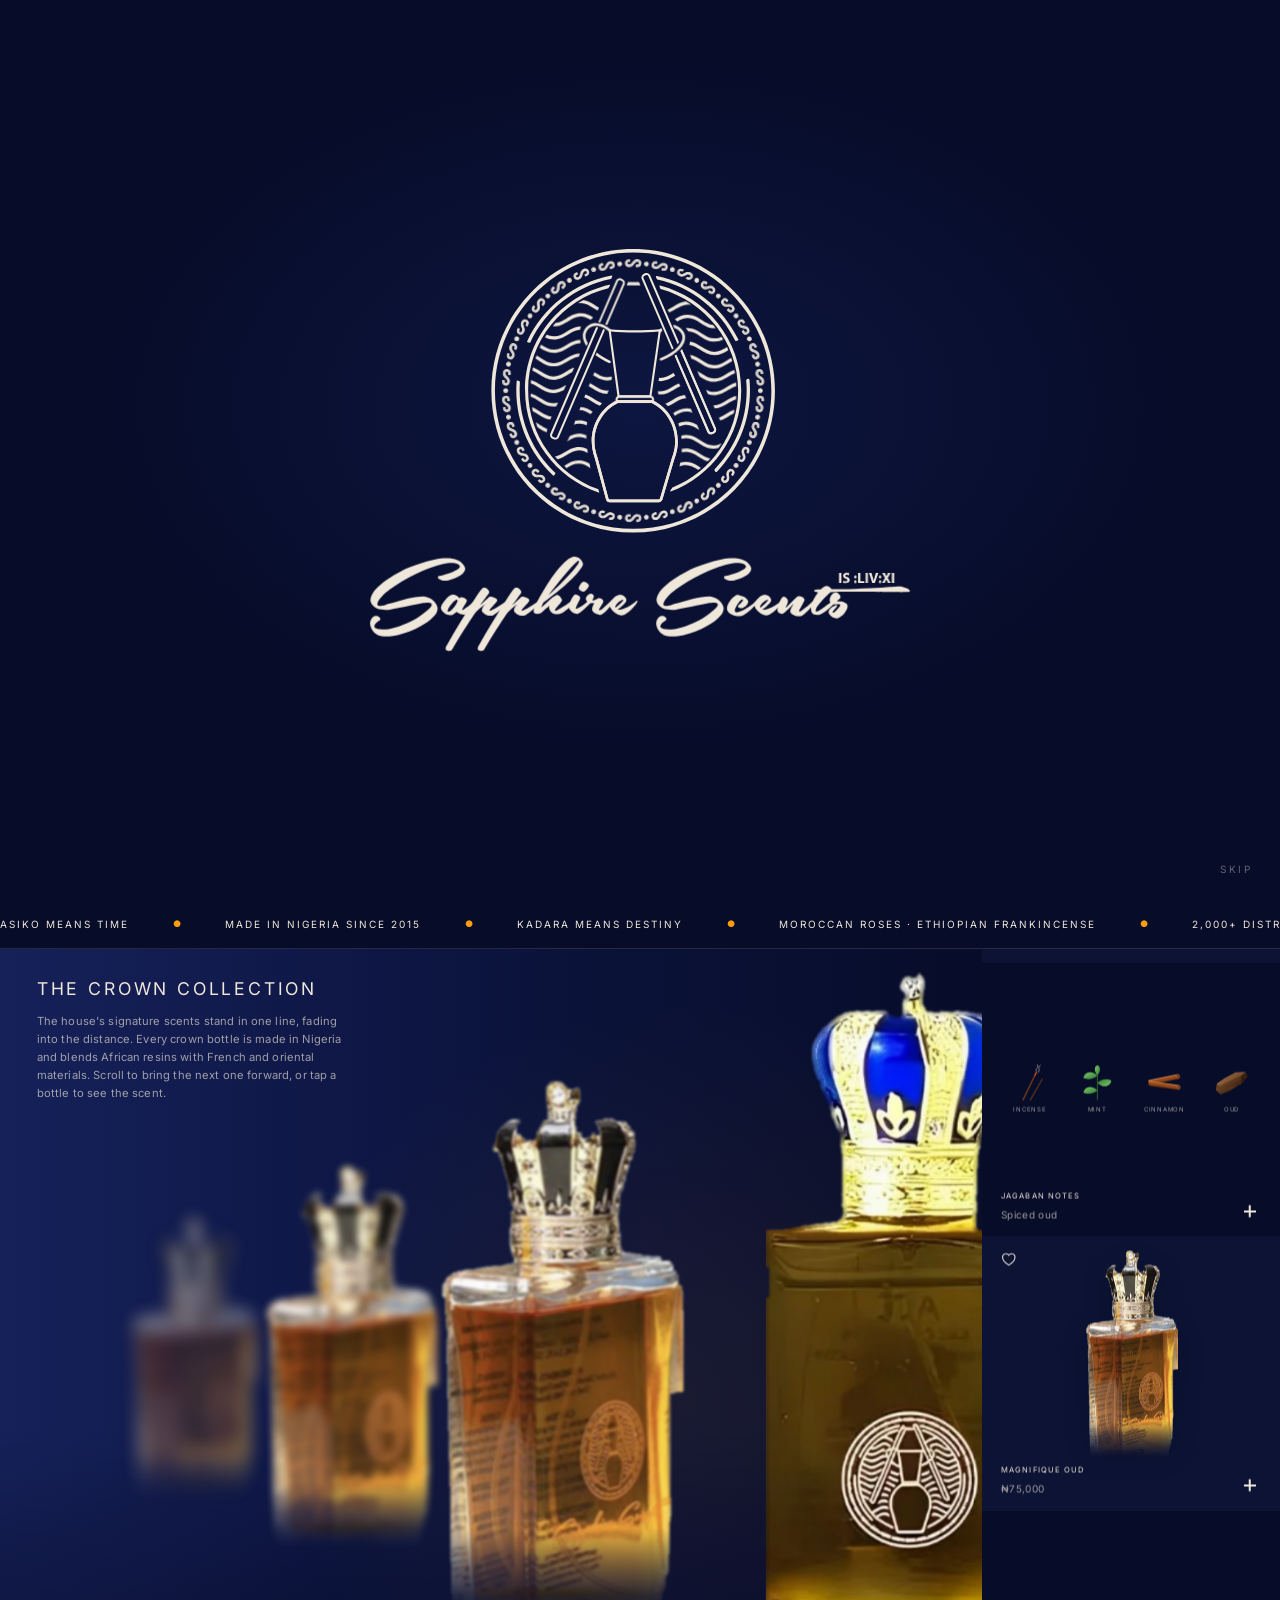
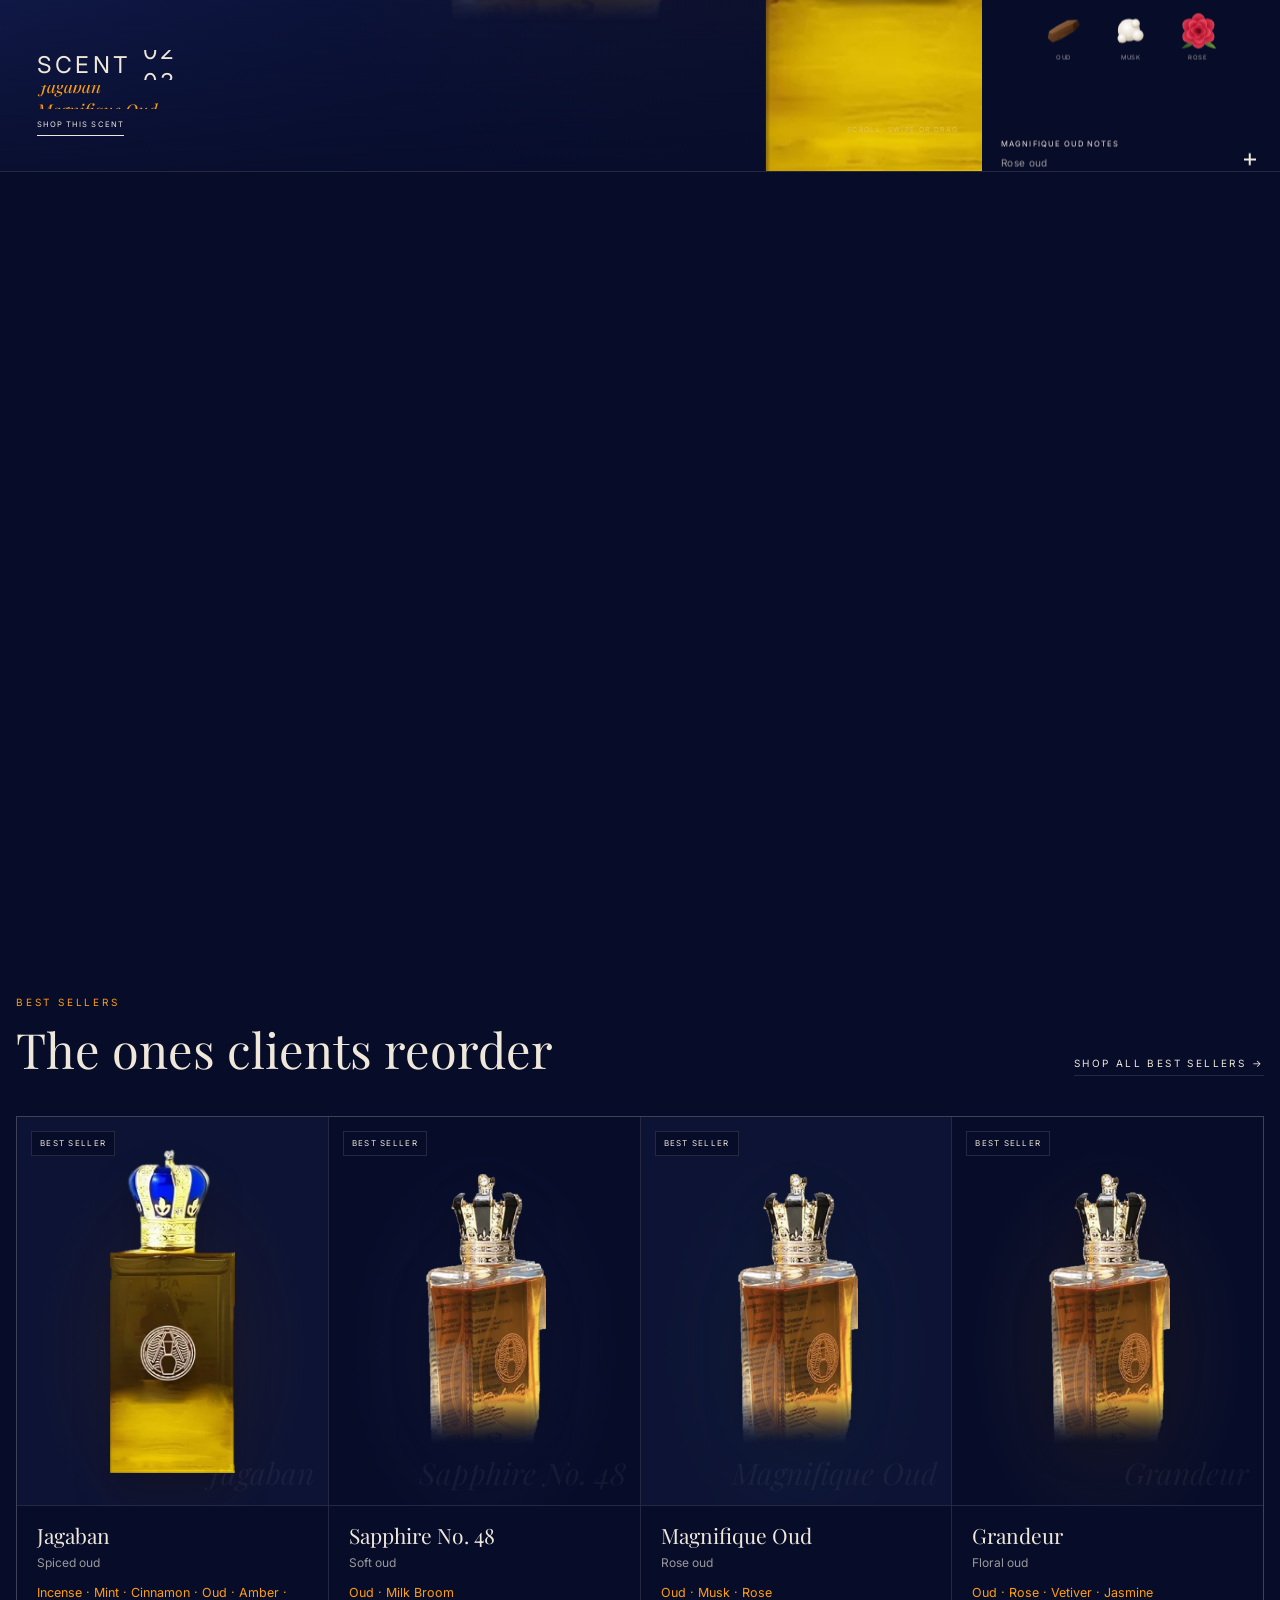
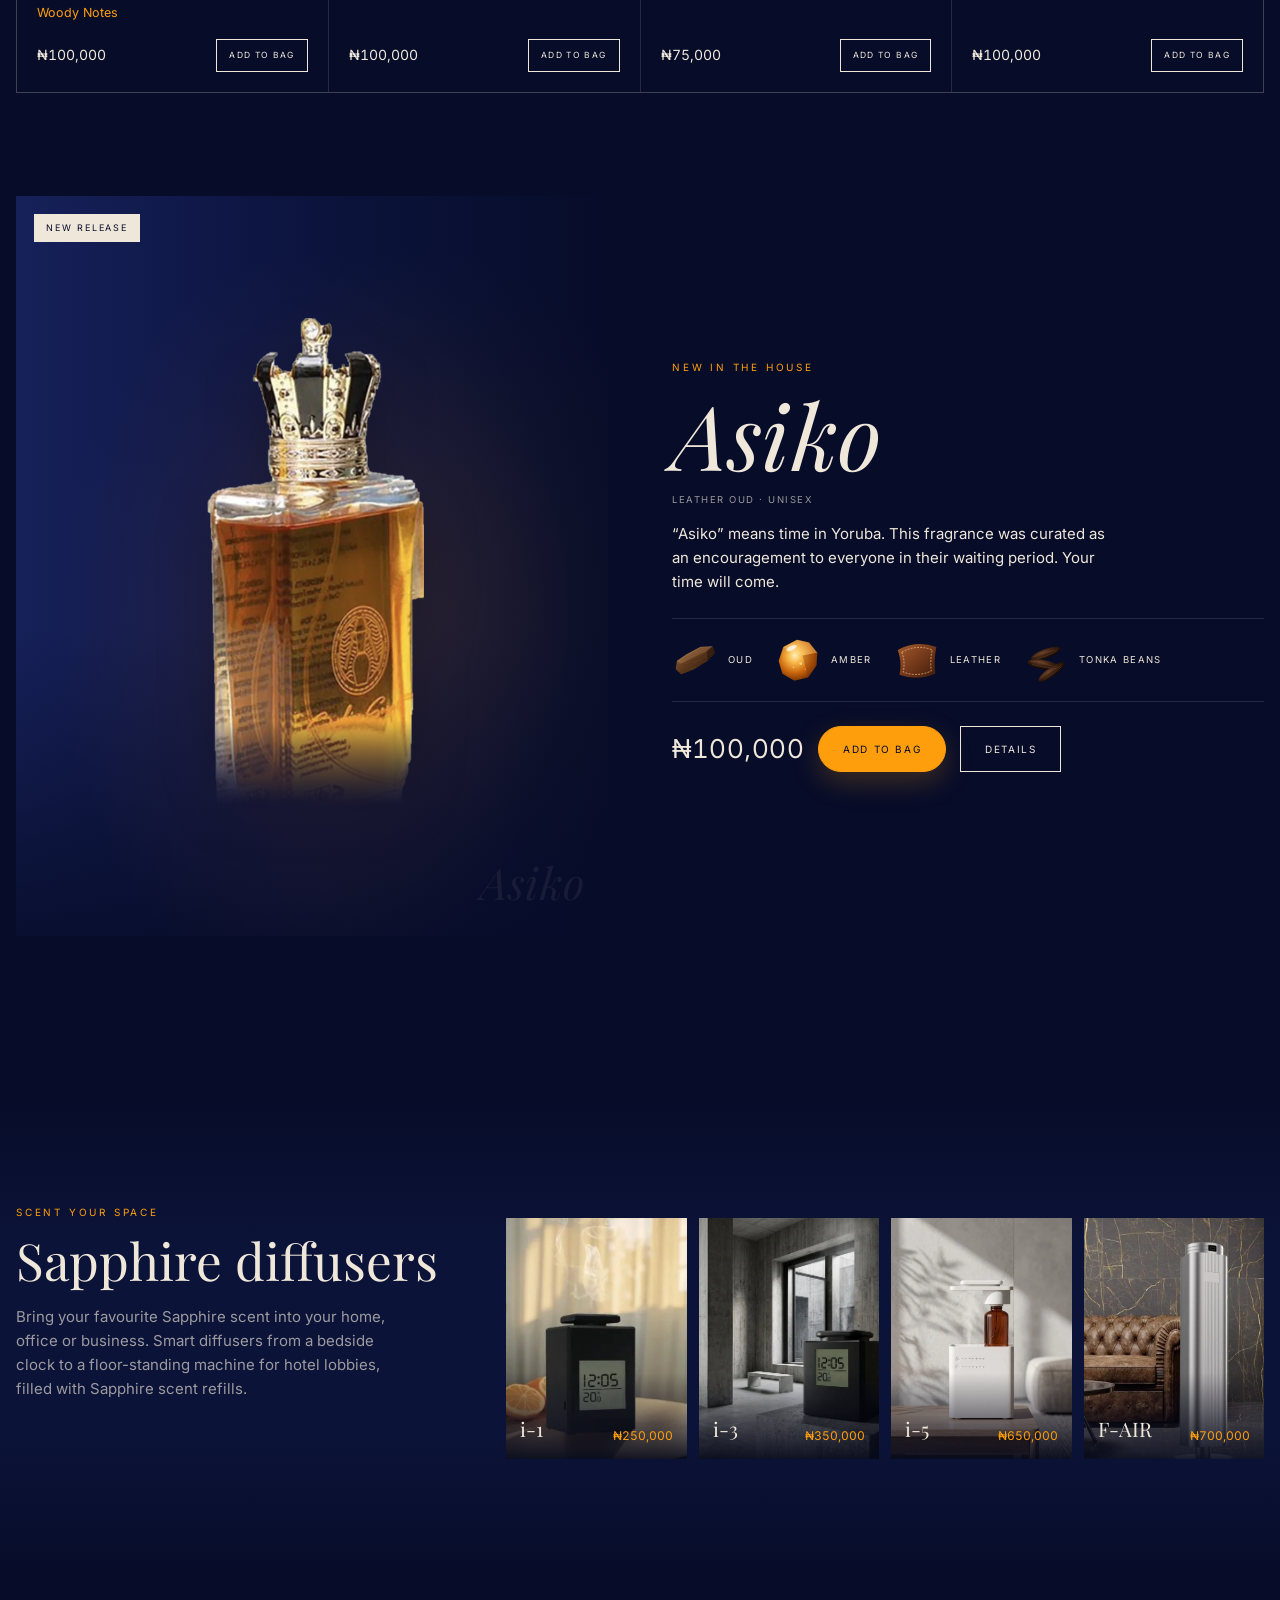
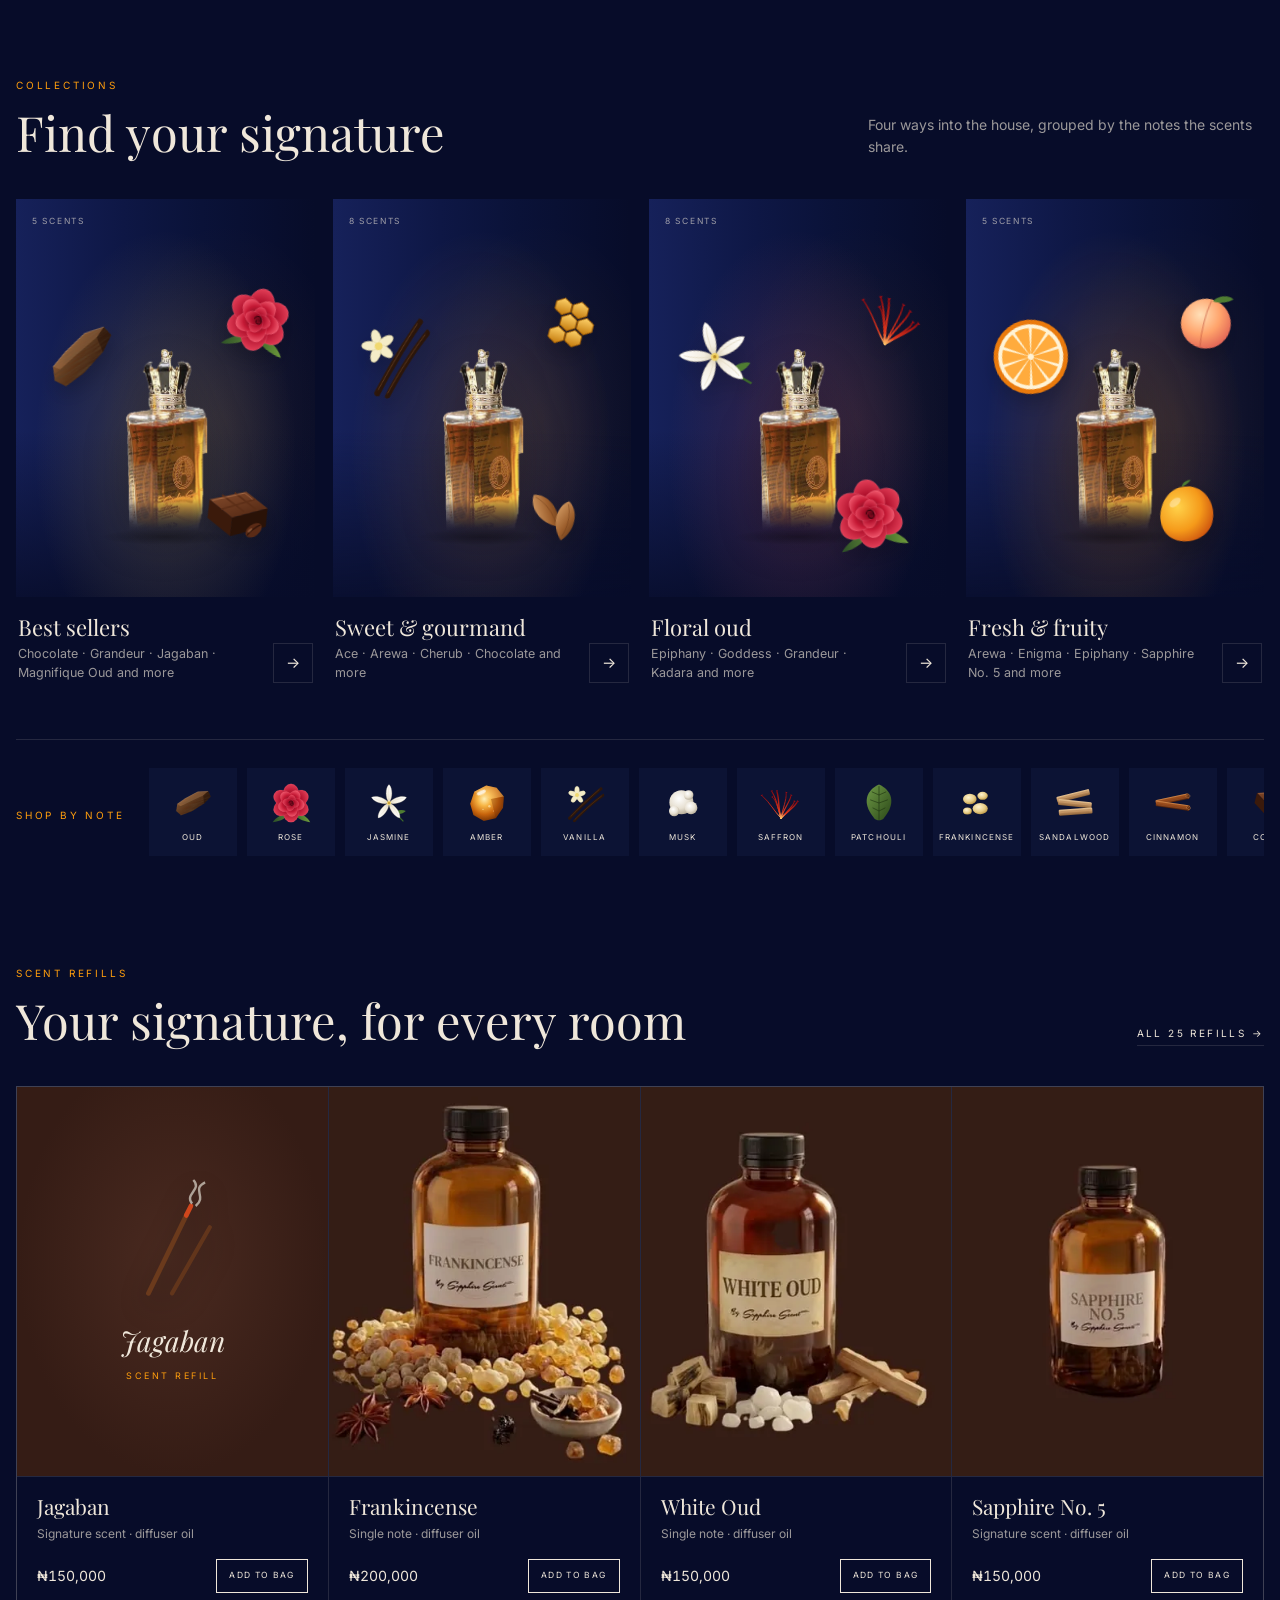
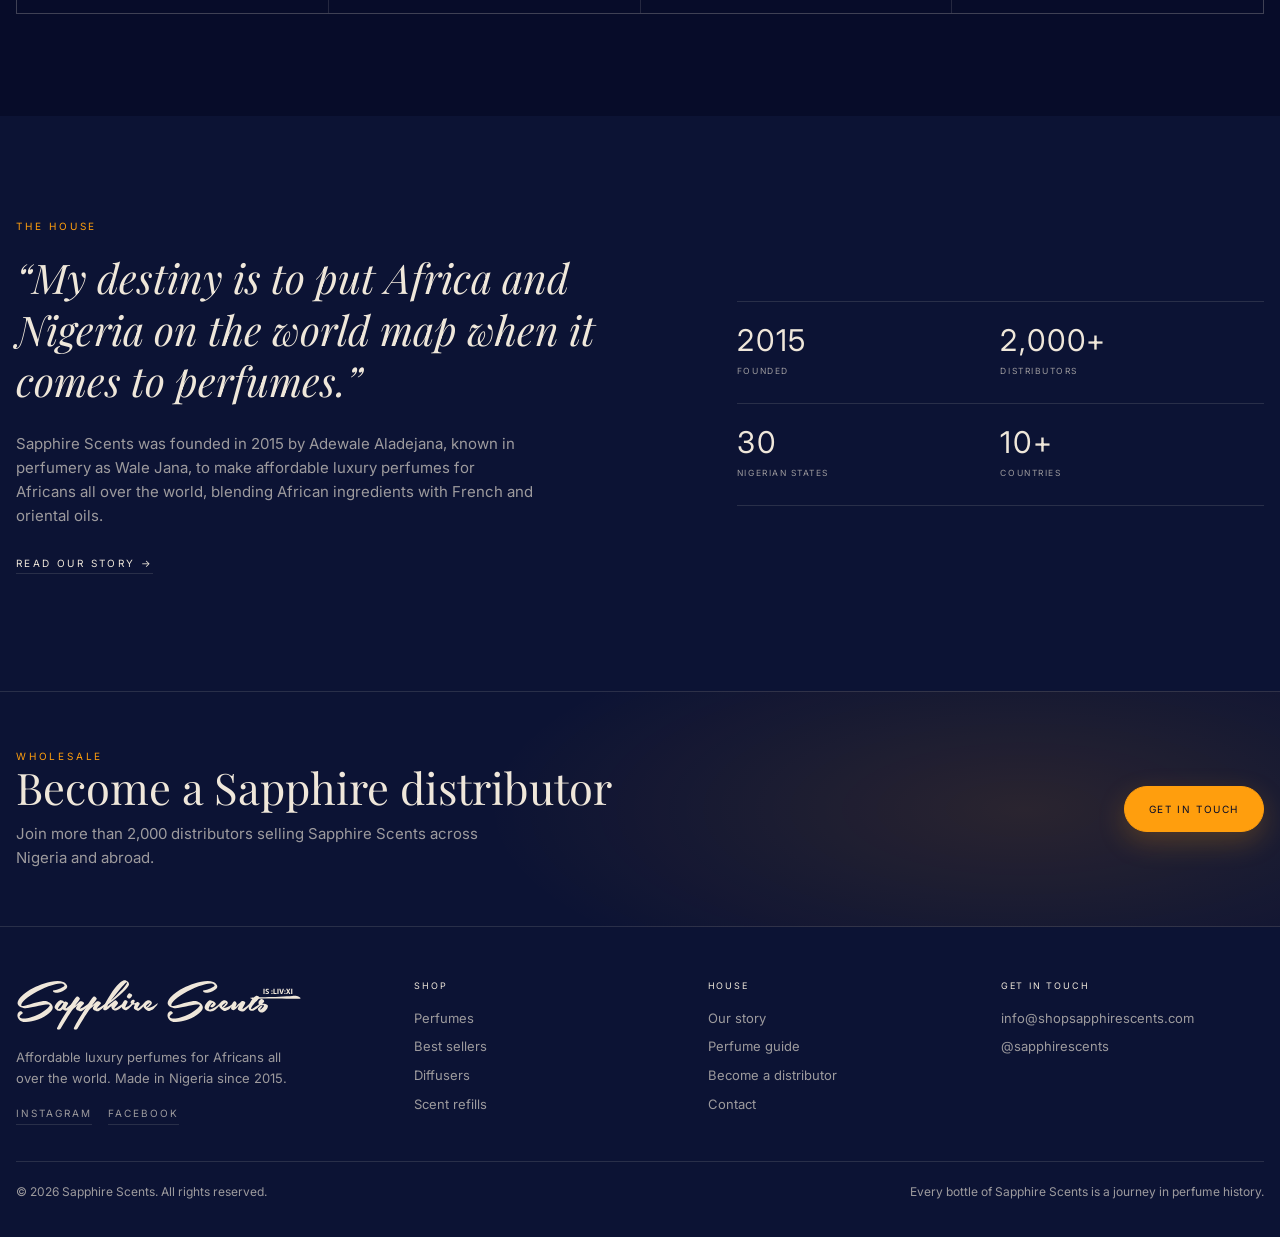
==== commit 1f4ac600: "Add the Independent Newspaper story to the press section, Google business details and AI summary Co-" ====
--- a/index.html
+++ b/index.html
@@ -10,7 +10,7 @@
 <meta property="og:title" content="Sapphire Scents | Luxury perfumes made in Nigeria">
 <meta property="og:description" content="Sapphire Scents, a leading Nigerian perfume brand: oud-led luxury perfumes, smart diffusers and scent refills, made in Nigeria since 2015 by Wale Jana.">
 <meta property="og:image" content="/images/crown-jagaban.webp">
-<script type="application/ld+json">{"@context":"https://schema.org","@graph":[{"@type":"Organization","@id":"https://www.shopsapphirescents.com/#org","name":"Sapphire Scents","url":"https://www.shopsapphirescents.com/","logo":"https://www.shopsapphirescents.com/images/crown-jagaban.webp","foundingDate":"2015","founder":{"@type":"Person","name":"Wale Jana"},"areaServed":"NG","description":"Nigerian luxury perfume house making oud-led perfumes, scent refills and smart diffusers, with event scenting for weddings, launches and parties."},{"@type":"WebSite","url":"https://www.shopsapphirescents.com/","name":"Sapphire Scents","publisher":{"@id":"https://www.shopsapphirescents.com/#org"},"potentialAction":{"@type":"SearchAction","target":"https://www.shopsapphirescents.com/search?q={q}","query-input":"required name=q"}},{"@type":"Service","name":"Event scenting","provider":{"@id":"https://www.shopsapphirescents.com/#org"},"areaServed":"NG","offers":{"@type":"Offer","price":"1200000","priceCurrency":"NGN"}}]}</script>
+<script type="application/ld+json">{"@context":"https://schema.org","@graph":[{"@type":"Organization","@id":"https://www.shopsapphirescents.com/#org","name":"Sapphire Scents","url":"https://www.shopsapphirescents.com/","logo":"https://www.shopsapphirescents.com/images/crown-jagaban.webp","foundingDate":"2015","founder":{"@type":"Person","name":"Wale Jana","alternateName":"Adewale Aladejana","jobTitle":"Founder and creative director"},"areaServed":"NG","description":"Nigerian luxury perfume house making oud-led perfumes, scent refills and smart diffusers, with event scenting for weddings, launches and parties.","subjectOf":[{"@type":"NewsArticle","headline":"Wale Jana builds Sapphire Scents into one of Nigeria’s leading perfume brands","url":"https://independent.ng/wale-jana-builds-sapphire-scents-into-one-of-nigerias-leading-perfume-brands/","publisher":{"@type":"Organization","name":"Independent Newspaper Nigeria"}},{"@type":"NewsArticle","headline":"Designing Scents For The African Consumer With Sapphire Scents Founder Adewale Aladejana","url":"https://www.forbes.com/sites/rebeccasuhrawardi/2019/08/27/designing-scents-for-the-african-consumer-with-sapphire-scents-founder-adewale-aladejana/","datePublished":"2019-08-27","publisher":{"@type":"Organization","name":"Forbes"}},{"@type":"NewsArticle","headline":"Wale Jana curates bespoke fragrances for guests at #Chivido2024","url":"https://thisdaylive.com/index.php/2024/06/27/wale-jana-curates-bespoke-fragrances-for-guests-at-chivido2024","datePublished":"2024-06-27","publisher":{"@type":"Organization","name":"ThisDay"}}],"sameAs":["https://www.instagram.com/sapphirescents/"]},{"@type":"WebSite","url":"https://www.shopsapphirescents.com/","name":"Sapphire Scents","publisher":{"@id":"https://www.shopsapphirescents.com/#org"},"potentialAction":{"@type":"SearchAction","target":"https://www.shopsapphirescents.com/search?q={q}","query-input":"required name=q"}},{"@type":"Service","name":"Event scenting","provider":{"@id":"https://www.shopsapphirescents.com/#org"},"areaServed":"NG","offers":{"@type":"Offer","price":"1200000","priceCurrency":"NGN"}}]}</script>
 <link rel="canonical" href="https://www.shopsapphirescents.com/">
 <link rel="icon" href="data:image/svg+xml,%3Csvg xmlns='http://www.w3.org/2000/svg' viewBox='0 0 64 64'%3E%3Crect width='64' height='64' rx='14' fill='%23070C29'/%3E%3Ctext x='32' y='44' text-anchor='middle' font-family='Georgia,serif' font-style='italic' font-size='36' fill='%23FF9E0D'%3ES%3C/text%3E%3C/svg%3E">
 <link rel="preconnect" href="https://fonts.googleapis.com"><link rel="preconnect" href="https://fonts.gstatic.com" crossorigin><link rel="stylesheet" href="https://fonts.googleapis.com/css2?family=Playfair+Display:ital,wght@0,400;0,500;1,400;1,500&family=Inter:wght@400;500&display=swap">
